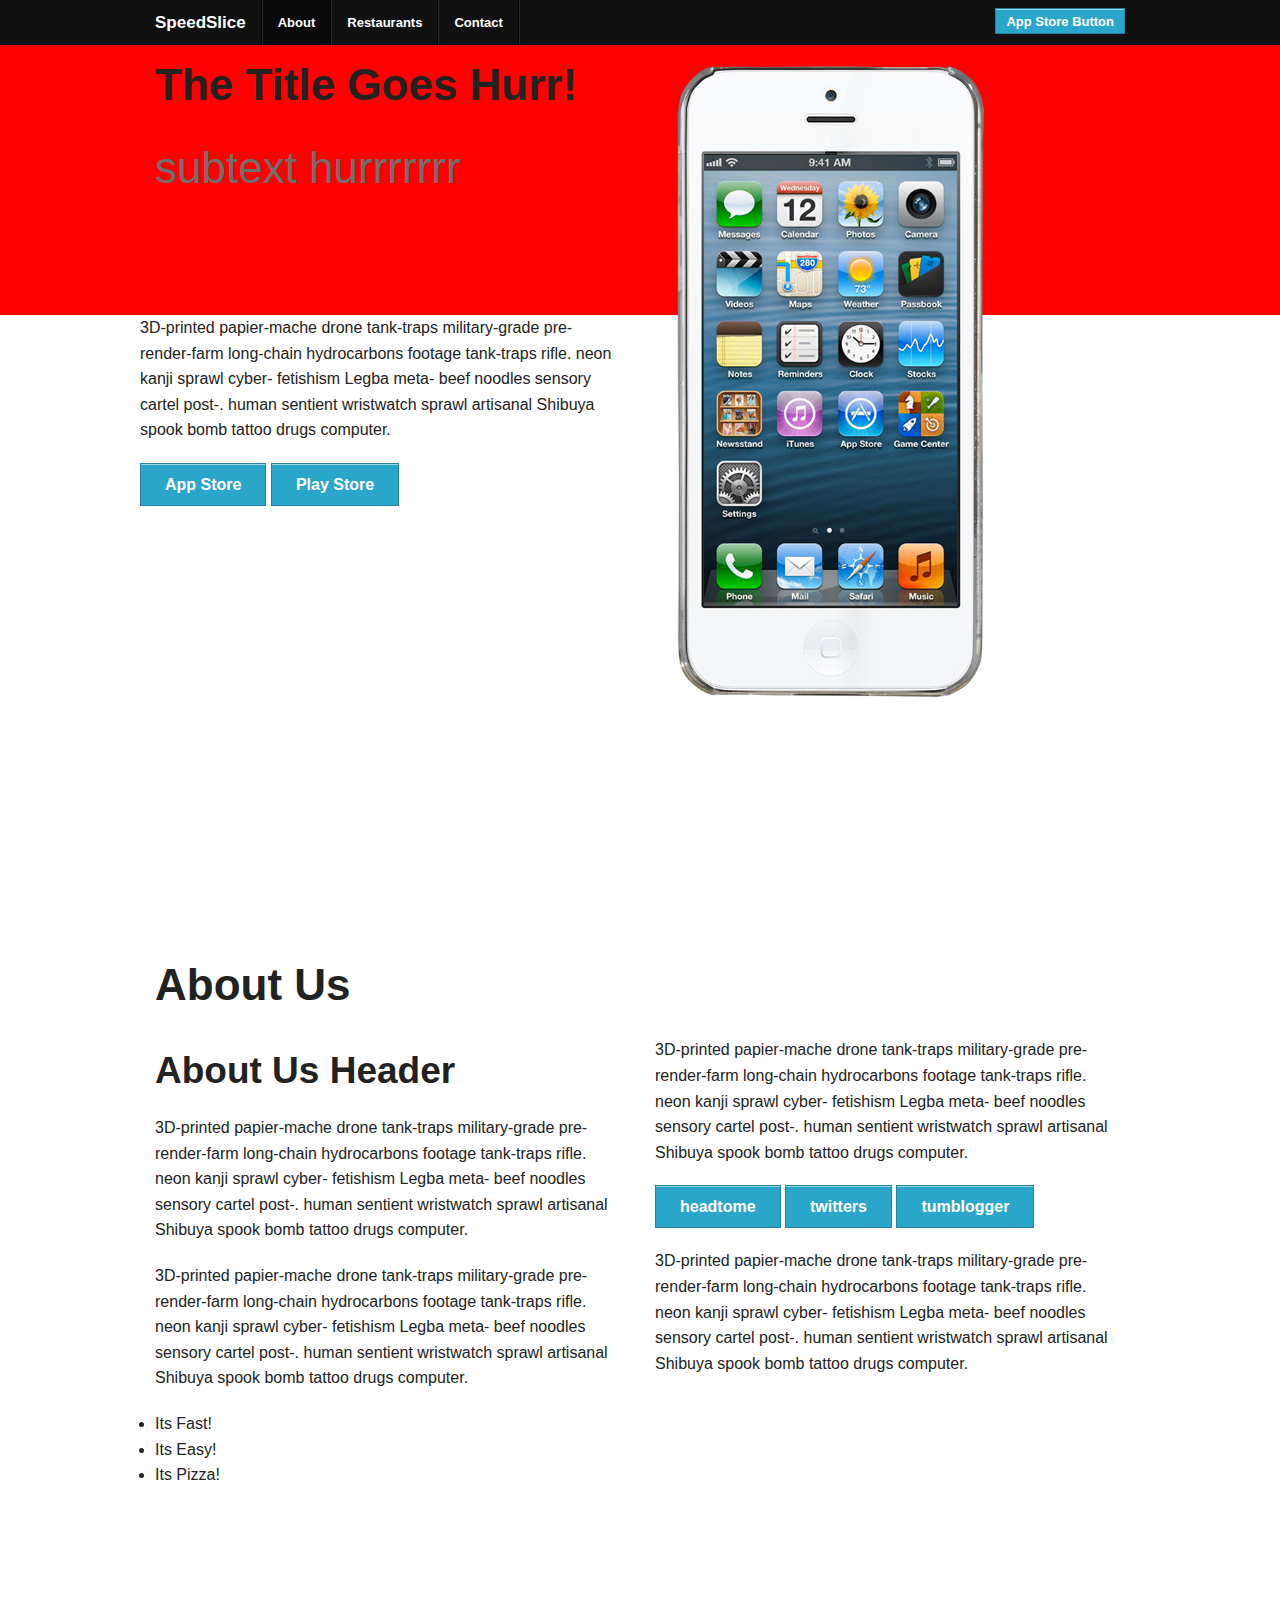
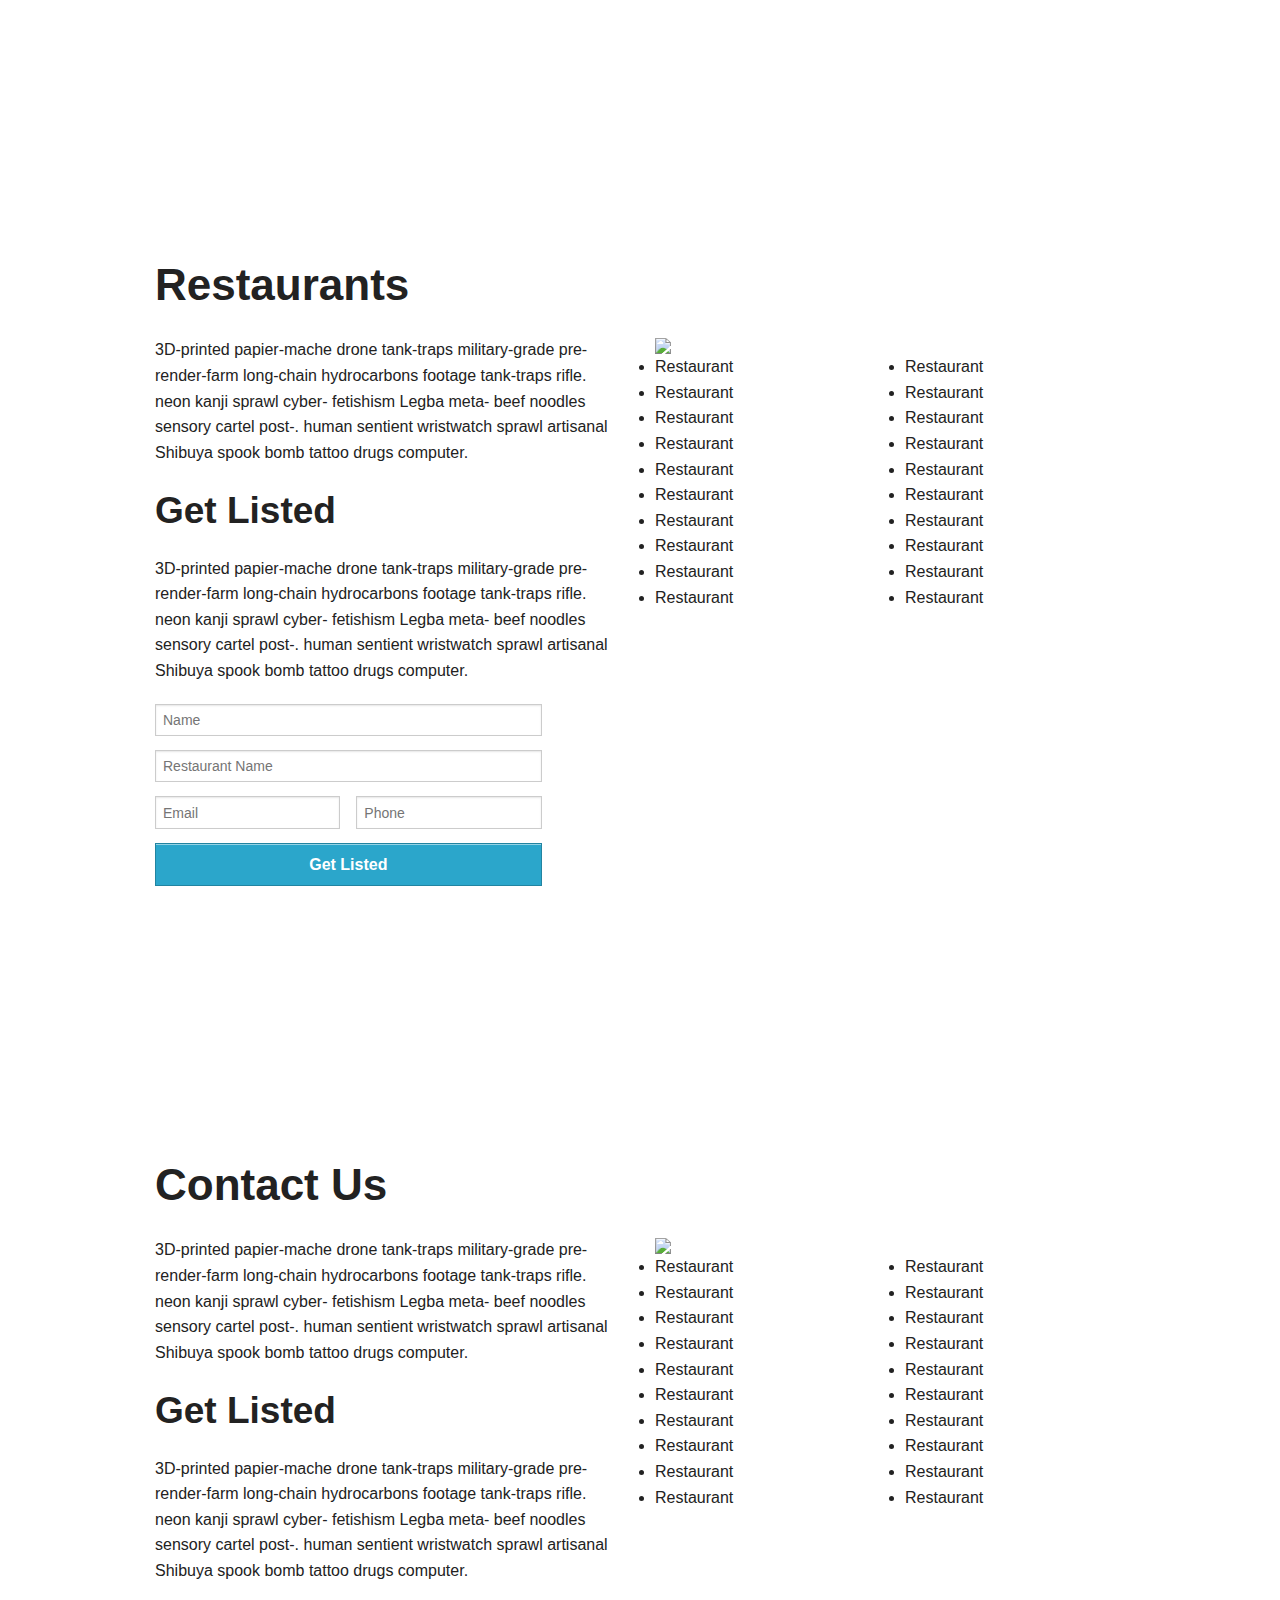
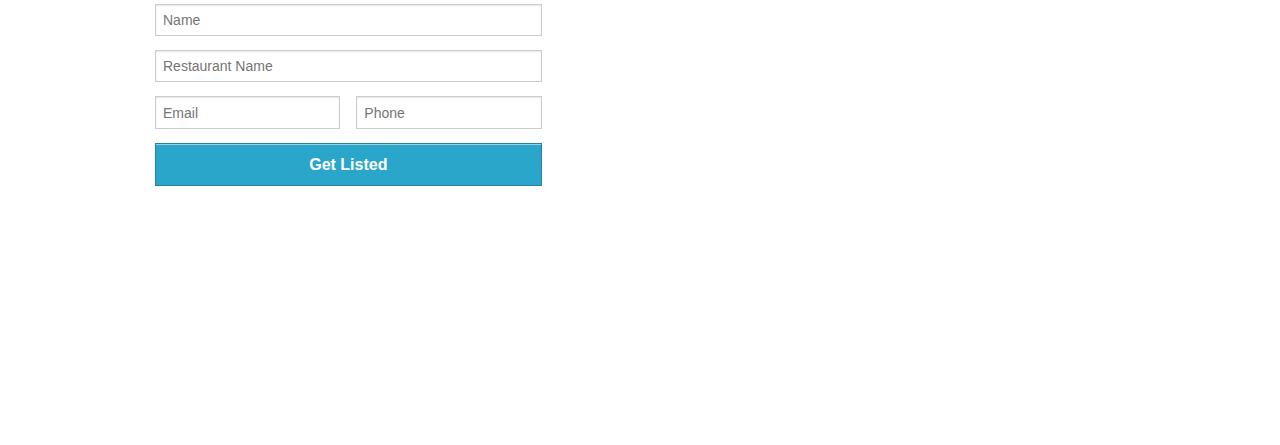
==== site.html @ 13a105cf "added working nav in, though it ain't pretty yet." ====
<!DOCTYPE html>
<!--[if IE 8]> 				 <html class="no-js lt-ie9" lang="en" > <![endif]-->
<!--[if gt IE 8]><!--> <html class="no-js" lang="en" > <!--<![endif]-->

<head>
	<meta charset="utf-8" />
  <meta name="viewport" content="width=device-width, height=device-height" />
  <title> SpeedSlice | The fastest way to order local Pizza! </title>

  
  <link rel="stylesheet" href="stylesheets/app.css" />
  

  <script src="javascripts/vendor/custom.modernizr.js"></script>

</head>
<body>
	<div class="contain-to-grid fixed">
		<nav class="top-bar">
		  <ul class="title-area">
		    <!-- Title Area -->
		    <li class="name">
		      <h1><a href="#home">SpeedSlice </a></h1>
		    </li>
		    <!-- Remove the class "menu-icon" to get rid of menu icon. Take out "Menu" to just have icon alone -->
		    <li class="toggle-topbar menu-icon"><a href="#"><span>Menu</span></a></li>
		  </ul>
		  <section class="top-bar-section">
		    <!-- Left Nav Section -->
		    <ul class="left">
		      <li class="divider"></li>
		      <li class="active"><a href="#about">About</a></li>
		      <li class="divider"></li>
		      <li><a href="#restaurants">Restaurants</a></li>
		      <li class="divider"></li>
		      <li class=""><a href="#contact">Contact</a></li>
		      <li class="divider"></li>
		    </ul>

		    <!-- Right Nav Section -->
		    <ul class="right">
		      <li class="divider show-for-small"></li>
		      <li class="has-form">
		        <a class="button" href="#">App Store Button</a>
		      </li>
		    </ul>
		  </section>
		</nav>
	</div><!-- End Nav -->


	<a name="home"></a> 
	<div class="hero">
		<div class="row">
			<div class="large-6 columns">
				<h1>The Title Goes Hurr!</h1>
				<h1 class="subheader">subtext hurrrrrrr</h1>
			</div>
			<div class="large-6 columns iphone">
				<img style="width:75%;height:75%;" src="img/iphone.png">
			</div>
		</div>
	</div>

	<div class="row">
		<div class="row homeCard">
			<div class="large-6 columns">
				<p>
					3D-printed papier-mache drone tank-traps military-grade pre- render-farm long-chain hydrocarbons footage tank-traps rifle. neon kanji sprawl cyber- fetishism Legba meta- beef noodles sensory cartel post-. human sentient wristwatch sprawl artisanal Shibuya spook bomb tattoo drugs computer. 
				</p>
				<button>App Store</button>
				<button>Play Store</button>
			</div>
		</div>
	</div>


	<a name="about"></a> 
	<div class="row"><!-- About Card -->
		<div class="large-12 columns card">
			<h1>About Us</h1>
			<div class="row">
				<div class="large-6 columns">
					<h2>About Us Header</h2>
					<p>
						3D-printed papier-mache drone tank-traps military-grade pre- render-farm long-chain hydrocarbons footage tank-traps rifle. neon kanji sprawl cyber- fetishism Legba meta- beef noodles sensory cartel post-. human sentient wristwatch sprawl artisanal Shibuya spook bomb tattoo drugs computer. 
					</p>
					<p>
						3D-printed papier-mache drone tank-traps military-grade pre- render-farm long-chain hydrocarbons footage tank-traps rifle. neon kanji sprawl cyber- fetishism Legba meta- beef noodles sensory cartel post-. human sentient wristwatch sprawl artisanal Shibuya spook bomb tattoo drugs computer. 
					</p>
					<ul>
						<li>Its Fast!</li>
						<li>Its Easy!</li>
						<li>Its Pizza!</li>
					</ul>
				</div>
				<div class="large-6 columns">
					<p>
						3D-printed papier-mache drone tank-traps military-grade pre- render-farm long-chain hydrocarbons footage tank-traps rifle. neon kanji sprawl cyber- fetishism Legba meta- beef noodles sensory cartel post-. human sentient wristwatch sprawl artisanal Shibuya spook bomb tattoo drugs computer. 
					</p>
					<button>headtome</button>
					<button>twitters</button>
					<button>tumblogger</button>
					<p>
						3D-printed papier-mache drone tank-traps military-grade pre- render-farm long-chain hydrocarbons footage tank-traps rifle. neon kanji sprawl cyber- fetishism Legba meta- beef noodles sensory cartel post-. human sentient wristwatch sprawl artisanal Shibuya spook bomb tattoo drugs computer. 
					</p>
				</div>
			</div>
		</div>
	</div>


	<a class="navAnchor" name="restaurants"></a> 
	<div class="row"><!-- Restaurants Card -->
		<div class="large-12 columns card">
			<h1>Restaurants</h1>
			<div class="row">
				<div class="large-6 columns">
					<p>
						3D-printed papier-mache drone tank-traps military-grade pre- render-farm long-chain hydrocarbons footage tank-traps rifle. neon kanji sprawl cyber- fetishism Legba meta- beef noodles sensory cartel post-. human sentient wristwatch sprawl artisanal Shibuya spook bomb tattoo drugs computer. 
					</p>
					<h2>Get Listed</h2>
					<p>
						3D-printed papier-mache drone tank-traps military-grade pre- render-farm long-chain hydrocarbons footage tank-traps rifle. neon kanji sprawl cyber- fetishism Legba meta- beef noodles sensory cartel post-. human sentient wristwatch sprawl artisanal Shibuya spook bomb tattoo drugs computer. 
					</p>
					<form>
						<div class="row">
						    <div class="large-10 columns">
						      <div class="row">
						        <div class="small-12 columns">
						          <input type="text" placeholder="Name">
						        </div>
						        <div class="small-12 columns">
						          <input type="text" placeholder="Restaurant Name">
						        </div>
						        <div class="small-6 columns">
						          <input type="text" placeholder="Email">
						        </div>
						        <div class="small-6 columns">
						          <input type="text" placeholder="Phone">
						        </div>

						        <div class="small-12 columns">
						          <a href="#" class="button expand">Get Listed</a>
						        </div>
						      </div>
						    </div>
						</div>
					</form>
				</div>
				<div class="large-6 columns">
					<img src="http://dummyimage.com/600x400/000/fff">
					<div class="row">
						<div class="large-6 columns">
							<ul>
								<li>Restaurant</li>
								<li>Restaurant</li>
								<li>Restaurant</li>
								<li>Restaurant</li>
								<li>Restaurant</li>
								<li>Restaurant</li>
								<li>Restaurant</li>
								<li>Restaurant</li>
								<li>Restaurant</li>
								<li>Restaurant</li>
							</ul>
						</div>
						<div class="large-6 columns">
							<ul>
								<li>Restaurant</li>
								<li>Restaurant</li>
								<li>Restaurant</li>
								<li>Restaurant</li>
								<li>Restaurant</li>
								<li>Restaurant</li>
								<li>Restaurant</li>
								<li>Restaurant</li>
								<li>Restaurant</li>
								<li>Restaurant</li>
							</ul>
						</div>
					</div>
				</div>
			</div>
		</div>
	</div>
	

	<a name="contact"></a> 
	<div class="row"><!-- Contact Card -->
		<div class="large-12 columns card">
			<h1>Contact Us</h1>
			<div class="row">
				<div class="large-6 columns">
					<p>
						3D-printed papier-mache drone tank-traps military-grade pre- render-farm long-chain hydrocarbons footage tank-traps rifle. neon kanji sprawl cyber- fetishism Legba meta- beef noodles sensory cartel post-. human sentient wristwatch sprawl artisanal Shibuya spook bomb tattoo drugs computer. 
					</p>
					<h2>Get Listed</h2>
					<p>
						3D-printed papier-mache drone tank-traps military-grade pre- render-farm long-chain hydrocarbons footage tank-traps rifle. neon kanji sprawl cyber- fetishism Legba meta- beef noodles sensory cartel post-. human sentient wristwatch sprawl artisanal Shibuya spook bomb tattoo drugs computer. 
					</p>
					<form>
						<div class="row">
						    <div class="large-10 columns">
						      <div class="row">
						        <div class="small-12 columns">
						          <input type="text" placeholder="Name">
						        </div>
						        <div class="small-12 columns">
						          <input type="text" placeholder="Restaurant Name">
						        </div>
						        <div class="small-6 columns">
						          <input type="text" placeholder="Email">
						        </div>
						        <div class="small-6 columns">
						          <input type="text" placeholder="Phone">
						        </div>

						        <div class="small-12 columns">
						          <a href="#" class="button expand">Get Listed</a>
						        </div>
						      </div>
						    </div>
						</div>
					</form>
				</div>
				<div class="large-6 columns">
					<img src="http://dummyimage.com/600x400/000/fff">
					<div class="row">
						<div class="large-6 columns">
							<ul>
								<li>Restaurant</li>
								<li>Restaurant</li>
								<li>Restaurant</li>
								<li>Restaurant</li>
								<li>Restaurant</li>
								<li>Restaurant</li>
								<li>Restaurant</li>
								<li>Restaurant</li>
								<li>Restaurant</li>
								<li>Restaurant</li>
							</ul>
						</div>
						<div class="large-6 columns">
							<ul>
								<li>Restaurant</li>
								<li>Restaurant</li>
								<li>Restaurant</li>
								<li>Restaurant</li>
								<li>Restaurant</li>
								<li>Restaurant</li>
								<li>Restaurant</li>
								<li>Restaurant</li>
								<li>Restaurant</li>
								<li>Restaurant</li>
							</ul>
						</div>
					</div>
				</div>
			</div>
		</div>
	</div>

  <script>
  document.write('<script src=' +
  ('__proto__' in {} ? 'javascripts/vendor/zepto' : 'javascripts/vendor/jquery') +
  '.js><\/script>')
  </script>
  
  <script src="javascripts/foundation/foundation.js"></script>
	
	<script src="javascripts/foundation/foundation.alerts.js"></script>
	
	<script src="javascripts/foundation/foundation.clearing.js"></script>
	
	<script src="javascripts/foundation/foundation.cookie.js"></script>
	
	<script src="javascripts/foundation/foundation.dropdown.js"></script>
	
	<script src="javascripts/foundation/foundation.forms.js"></script>
	
	<script src="javascripts/foundation/foundation.interchange.js"></script>
	
	<script src="javascripts/foundation/foundation.joyride.js"></script>
	
	<script src="javascripts/foundation/foundation.magellan.js"></script>
	
	<script src="javascripts/foundation/foundation.orbit.js"></script>
	
	<script src="javascripts/foundation/foundation.placeholder.js"></script>
	
	<script src="javascripts/foundation/foundation.reveal.js"></script>
	
	<script src="javascripts/foundation/foundation.section.js"></script>
	
	<script src="javascripts/foundation/foundation.tooltips.js"></script>
	
	<script src="javascripts/foundation/foundation.topbar.js"></script>
	
  
  <script>
    $(document).foundation();
  </script>
</body>
</html>
---- stylesheets/app.css ----
@charset "UTF-8";
/* normalize.css v2.1.1 | MIT License | git.io/normalize */
/* ==========================================================================
   HTML5 display definitions
   ========================================================================== */
/**
 * Correct `block` display not defined in IE 8/9.
 */
/* line 22, ../sass/_normalize.scss */
article,
aside,
details,
figcaption,
figure,
footer,
header,
hgroup,
main,
nav,
section,
summary {
  display: block;
}

/**
 * Correct `inline-block` display not defined in IE 8/9.
 */
/* line 32, ../sass/_normalize.scss */
audio,
canvas,
video {
  display: inline-block;
}

/**
 * Prevent modern browsers from displaying `audio` without controls.
 * Remove excess height in iOS 5 devices.
 */
/* line 41, ../sass/_normalize.scss */
audio:not([controls]) {
  display: none;
  height: 0;
}

/**
 * Address styling not present in IE 8/9.
 */
/* line 50, ../sass/_normalize.scss */
[hidden] {
  display: none;
}

/* ==========================================================================
   Base
   ========================================================================== */
/**
 * 1. Prevent system color scheme's background color being used in Firefox, IE,
 *    and Opera.
 * 2. Prevent system color scheme's text color being used in Firefox, IE, and
 *    Opera.
 * 3. Set default font family to sans-serif.
 * 4. Prevent iOS text size adjust after orientation change, without disabling
 *    user zoom.
 */
/* line 68, ../sass/_normalize.scss */
html {
  background: #fff;
  /* 1 */
  color: #000;
  /* 2 */
  font-family: sans-serif;
  /* 3 */
  -ms-text-size-adjust: 100%;
  /* 4 */
  -webkit-text-size-adjust: 100%;
  /* 4 */
}

/**
 * Remove default margin.
 */
/* line 80, ../sass/_normalize.scss */
body {
  margin: 0;
}

/* ==========================================================================
   Links
   ========================================================================== */
/**
 * Address `outline` inconsistency between Chrome and other browsers.
 */
/* line 92, ../sass/_normalize.scss */
a:focus {
  outline: thin dotted;
}

/**
 * Improve readability when focused and also mouse hovered in all browsers.
 */
/* line 101, ../sass/_normalize.scss */
a:active,
a:hover {
  outline: 0;
}

/* ==========================================================================
   Typography
   ========================================================================== */
/**
 * Address variable `h1` font-size and margin within `section` and `article`
 * contexts in Firefox 4+, Safari 5, and Chrome.
 */
/* line 114, ../sass/_normalize.scss */
h1 {
  font-size: 2em;
  margin: 0.67em 0;
}

/**
 * Address styling not present in IE 8/9, Safari 5, and Chrome.
 */
/* line 123, ../sass/_normalize.scss */
abbr[title] {
  border-bottom: 1px dotted;
}

/**
 * Address style set to `bolder` in Firefox 4+, Safari 5, and Chrome.
 */
/* line 132, ../sass/_normalize.scss */
b,
strong {
  font-weight: bold;
}

/**
 * Address styling not present in Safari 5 and Chrome.
 */
/* line 140, ../sass/_normalize.scss */
dfn {
  font-style: italic;
}

/**
 * Address differences between Firefox and other browsers.
 */
/* line 148, ../sass/_normalize.scss */
hr {
  -moz-box-sizing: content-box;
  box-sizing: content-box;
  height: 0;
}

/**
 * Address styling not present in IE 8/9.
 */
/* line 158, ../sass/_normalize.scss */
mark {
  background: #ff0;
  color: #000;
}

/**
 * Correct font family set oddly in Safari 5 and Chrome.
 */
/* line 170, ../sass/_normalize.scss */
code,
kbd,
pre,
samp {
  font-family: monospace, serif;
  font-size: 1em;
}

/**
 * Improve readability of pre-formatted text in all browsers.
 */
/* line 179, ../sass/_normalize.scss */
pre {
  white-space: pre-wrap;
}

/**
 * Set consistent quote types.
 */
/* line 187, ../sass/_normalize.scss */
q {
  quotes: "\201C" "\201D" "\2018" "\2019";
}

/**
 * Address inconsistent and variable font size in all browsers.
 */
/* line 195, ../sass/_normalize.scss */
small {
  font-size: 80%;
}

/**
 * Prevent `sub` and `sup` affecting `line-height` in all browsers.
 */
/* line 204, ../sass/_normalize.scss */
sub,
sup {
  font-size: 75%;
  line-height: 0;
  position: relative;
  vertical-align: baseline;
}

/* line 211, ../sass/_normalize.scss */
sup {
  top: -0.5em;
}

/* line 215, ../sass/_normalize.scss */
sub {
  bottom: -0.25em;
}

/* ==========================================================================
   Embedded content
   ========================================================================== */
/**
 * Remove border when inside `a` element in IE 8/9.
 */
/* line 227, ../sass/_normalize.scss */
img {
  border: 0;
}

/**
 * Correct overflow displayed oddly in IE 9.
 */
/* line 235, ../sass/_normalize.scss */
svg:not(:root) {
  overflow: hidden;
}

/* ==========================================================================
   Figures
   ========================================================================== */
/**
 * Address margin not present in IE 8/9 and Safari 5.
 */
/* line 247, ../sass/_normalize.scss */
figure {
  margin: 0;
}

/* ==========================================================================
   Forms
   ========================================================================== */
/**
 * Define consistent border, margin, and padding.
 */
/* line 259, ../sass/_normalize.scss */
fieldset {
  border: 1px solid #c0c0c0;
  margin: 0 2px;
  padding: 0.35em 0.625em 0.75em;
}

/**
 * 1. Correct `color` not being inherited in IE 8/9.
 * 2. Remove padding so people aren't caught out if they zero out fieldsets.
 */
/* line 270, ../sass/_normalize.scss */
legend {
  border: 0;
  /* 1 */
  padding: 0;
  /* 2 */
}

/**
 * 1. Correct font family not being inherited in all browsers.
 * 2. Correct font size not being inherited in all browsers.
 * 3. Address margins set differently in Firefox 4+, Safari 5, and Chrome.
 */
/* line 284, ../sass/_normalize.scss */
button,
input,
select,
textarea {
  font-family: inherit;
  /* 1 */
  font-size: 100%;
  /* 2 */
  margin: 0;
  /* 3 */
}

/**
 * Address Firefox 4+ setting `line-height` on `input` using `!important` in
 * the UA stylesheet.
 */
/* line 296, ../sass/_normalize.scss */
button,
input {
  line-height: normal;
}

/**
 * Address inconsistent `text-transform` inheritance for `button` and `select`.
 * All other form control elements do not inherit `text-transform` values.
 * Correct `button` style inheritance in Chrome, Safari 5+, and IE 8+.
 * Correct `select` style inheritance in Firefox 4+ and Opera.
 */
/* line 308, ../sass/_normalize.scss */
button,
select {
  text-transform: none;
}

/**
 * 1. Avoid the WebKit bug in Android 4.0.* where (2) destroys native `audio`
 *    and `video` controls.
 * 2. Correct inability to style clickable `input` types in iOS.
 * 3. Improve usability and consistency of cursor style between image-type
 *    `input` and others.
 */
/* line 323, ../sass/_normalize.scss */
button,
html input[type="button"],
input[type="reset"],
input[type="submit"] {
  -webkit-appearance: button;
  /* 2 */
  cursor: pointer;
  /* 3 */
}

/**
 * Re-set default cursor for disabled elements.
 */
/* line 333, ../sass/_normalize.scss */
button[disabled],
html input[disabled] {
  cursor: default;
}

/**
 * 1. Address box sizing set to `content-box` in IE 8/9.
 * 2. Remove excess padding in IE 8/9.
 */
/* line 343, ../sass/_normalize.scss */
input[type="checkbox"],
input[type="radio"] {
  box-sizing: border-box;
  /* 1 */
  padding: 0;
  /* 2 */
}

/**
 * 1. Address `appearance` set to `searchfield` in Safari 5 and Chrome.
 * 2. Address `box-sizing` set to `border-box` in Safari 5 and Chrome
 *    (include `-moz` to future-proof).
 */
/* line 354, ../sass/_normalize.scss */
input[type="search"] {
  -webkit-appearance: textfield;
  /* 1 */
  -moz-box-sizing: content-box;
  -webkit-box-sizing: content-box;
  /* 2 */
  box-sizing: content-box;
}

/**
 * Remove inner padding and search cancel button in Safari 5 and Chrome
 * on OS X.
 */
/* line 367, ../sass/_normalize.scss */
input[type="search"]::-webkit-search-cancel-button,
input[type="search"]::-webkit-search-decoration {
  -webkit-appearance: none;
}

/**
 * Remove inner padding and border in Firefox 4+.
 */
/* line 376, ../sass/_normalize.scss */
button::-moz-focus-inner,
input::-moz-focus-inner {
  border: 0;
  padding: 0;
}

/**
 * 1. Remove default vertical scrollbar in IE 8/9.
 * 2. Improve readability and alignment in all browsers.
 */
/* line 386, ../sass/_normalize.scss */
textarea {
  overflow: auto;
  /* 1 */
  vertical-align: top;
  /* 2 */
}

/* ==========================================================================
   Tables
   ========================================================================== */
/**
 * Remove most spacing between table cells.
 */
/* line 399, ../sass/_normalize.scss */
table {
  border-collapse: collapse;
  border-spacing: 0;
}

/* line 241, ../../../../../../../../Library/Ruby/Gems/1.8/gems/zurb-foundation-4.2.3/scss/foundation/components/_global.scss */
*,
*:before,
*:after {
  -moz-box-sizing: border-box;
  -webkit-box-sizing: border-box;
  box-sizing: border-box;
}

/* line 246, ../../../../../../../../Library/Ruby/Gems/1.8/gems/zurb-foundation-4.2.3/scss/foundation/components/_global.scss */
html,
body {
  font-size: 100%;
}

/* line 249, ../../../../../../../../Library/Ruby/Gems/1.8/gems/zurb-foundation-4.2.3/scss/foundation/components/_global.scss */
body {
  background: white;
  color: #222222;
  padding: 0;
  margin: 0;
  font-family: "Helvetica Neue", "Helvetica", Helvetica, Arial, sans-serif;
  font-weight: normal;
  font-style: normal;
  line-height: 1;
  position: relative;
  cursor: default;
}

/* line 262, ../../../../../../../../Library/Ruby/Gems/1.8/gems/zurb-foundation-4.2.3/scss/foundation/components/_global.scss */
a:hover {
  cursor: pointer;
}

/* line 265, ../../../../../../../../Library/Ruby/Gems/1.8/gems/zurb-foundation-4.2.3/scss/foundation/components/_global.scss */
a:focus {
  outline: none;
}

/* line 270, ../../../../../../../../Library/Ruby/Gems/1.8/gems/zurb-foundation-4.2.3/scss/foundation/components/_global.scss */
img,
object,
embed {
  max-width: 100%;
  height: auto;
}

/* line 273, ../../../../../../../../Library/Ruby/Gems/1.8/gems/zurb-foundation-4.2.3/scss/foundation/components/_global.scss */
object,
embed {
  height: 100%;
}

/* line 274, ../../../../../../../../Library/Ruby/Gems/1.8/gems/zurb-foundation-4.2.3/scss/foundation/components/_global.scss */
img {
  -ms-interpolation-mode: bicubic;
}

/* line 280, ../../../../../../../../Library/Ruby/Gems/1.8/gems/zurb-foundation-4.2.3/scss/foundation/components/_global.scss */
#map_canvas img,
#map_canvas embed,
#map_canvas object,
.map_canvas img,
.map_canvas embed,
.map_canvas object {
  max-width: none !important;
}

/* line 285, ../../../../../../../../Library/Ruby/Gems/1.8/gems/zurb-foundation-4.2.3/scss/foundation/components/_global.scss */
.left {
  float: left !important;
}

/* line 286, ../../../../../../../../Library/Ruby/Gems/1.8/gems/zurb-foundation-4.2.3/scss/foundation/components/_global.scss */
.right {
  float: right !important;
}

/* line 287, ../../../../../../../../Library/Ruby/Gems/1.8/gems/zurb-foundation-4.2.3/scss/foundation/components/_global.scss */
.text-left {
  text-align: left !important;
}

/* line 288, ../../../../../../../../Library/Ruby/Gems/1.8/gems/zurb-foundation-4.2.3/scss/foundation/components/_global.scss */
.text-right {
  text-align: right !important;
}

/* line 289, ../../../../../../../../Library/Ruby/Gems/1.8/gems/zurb-foundation-4.2.3/scss/foundation/components/_global.scss */
.text-center {
  text-align: center !important;
}

/* line 290, ../../../../../../../../Library/Ruby/Gems/1.8/gems/zurb-foundation-4.2.3/scss/foundation/components/_global.scss */
.text-justify {
  text-align: justify !important;
}

/* line 291, ../../../../../../../../Library/Ruby/Gems/1.8/gems/zurb-foundation-4.2.3/scss/foundation/components/_global.scss */
.hide {
  display: none;
}

/* line 297, ../../../../../../../../Library/Ruby/Gems/1.8/gems/zurb-foundation-4.2.3/scss/foundation/components/_global.scss */
.antialiased {
  -webkit-font-smoothing: antialiased;
}

/* line 300, ../../../../../../../../Library/Ruby/Gems/1.8/gems/zurb-foundation-4.2.3/scss/foundation/components/_global.scss */
img {
  display: inline-block;
  vertical-align: middle;
}

/* line 310, ../../../../../../../../Library/Ruby/Gems/1.8/gems/zurb-foundation-4.2.3/scss/foundation/components/_global.scss */
textarea {
  height: auto;
  min-height: 50px;
}

/* line 313, ../../../../../../../../Library/Ruby/Gems/1.8/gems/zurb-foundation-4.2.3/scss/foundation/components/_global.scss */
select {
  width: 100%;
}

/* Grid HTML Classes */
/* line 116, ../../../../../../../../Library/Ruby/Gems/1.8/gems/zurb-foundation-4.2.3/scss/foundation/components/_grid.scss */
.row {
  width: 100%;
  margin-left: auto;
  margin-right: auto;
  margin-top: 0;
  margin-bottom: 0;
  max-width: 62.5em;
  *zoom: 1;
}
/* line 121, ../../../../../../../../Library/Ruby/Gems/1.8/gems/zurb-foundation-4.2.3/scss/foundation/components/_global.scss */
.row:before, .row:after {
  content: " ";
  display: table;
}
/* line 122, ../../../../../../../../Library/Ruby/Gems/1.8/gems/zurb-foundation-4.2.3/scss/foundation/components/_global.scss */
.row:after {
  clear: both;
}
/* line 121, ../../../../../../../../Library/Ruby/Gems/1.8/gems/zurb-foundation-4.2.3/scss/foundation/components/_grid.scss */
.row.collapse .column,
.row.collapse .columns {
  position: relative;
  padding-left: 0;
  padding-right: 0;
  float: left;
}
/* line 124, ../../../../../../../../Library/Ruby/Gems/1.8/gems/zurb-foundation-4.2.3/scss/foundation/components/_grid.scss */
.row .row {
  width: auto;
  margin-left: -0.9375em;
  margin-right: -0.9375em;
  margin-top: 0;
  margin-bottom: 0;
  max-width: none;
  *zoom: 1;
}
/* line 121, ../../../../../../../../Library/Ruby/Gems/1.8/gems/zurb-foundation-4.2.3/scss/foundation/components/_global.scss */
.row .row:before, .row .row:after {
  content: " ";
  display: table;
}
/* line 122, ../../../../../../../../Library/Ruby/Gems/1.8/gems/zurb-foundation-4.2.3/scss/foundation/components/_global.scss */
.row .row:after {
  clear: both;
}
/* line 125, ../../../../../../../../Library/Ruby/Gems/1.8/gems/zurb-foundation-4.2.3/scss/foundation/components/_grid.scss */
.row .row.collapse {
  width: auto;
  margin: 0;
  max-width: none;
  *zoom: 1;
}
/* line 121, ../../../../../../../../Library/Ruby/Gems/1.8/gems/zurb-foundation-4.2.3/scss/foundation/components/_global.scss */
.row .row.collapse:before, .row .row.collapse:after {
  content: " ";
  display: table;
}
/* line 122, ../../../../../../../../Library/Ruby/Gems/1.8/gems/zurb-foundation-4.2.3/scss/foundation/components/_global.scss */
.row .row.collapse:after {
  clear: both;
}

/* line 130, ../../../../../../../../Library/Ruby/Gems/1.8/gems/zurb-foundation-4.2.3/scss/foundation/components/_grid.scss */
.column,
.columns {
  position: relative;
  padding-left: 0.9375em;
  padding-right: 0.9375em;
  width: 100%;
  float: left;
}

@media only screen {
  /* line 135, ../../../../../../../../Library/Ruby/Gems/1.8/gems/zurb-foundation-4.2.3/scss/foundation/components/_grid.scss */
  .column,
  .columns {
    position: relative;
    padding-left: 0.9375em;
    padding-right: 0.9375em;
    float: left;
  }

  /* line 138, ../../../../../../../../Library/Ruby/Gems/1.8/gems/zurb-foundation-4.2.3/scss/foundation/components/_grid.scss */
  .small-1 {
    position: relative;
    width: 8.33333%;
  }

  /* line 138, ../../../../../../../../Library/Ruby/Gems/1.8/gems/zurb-foundation-4.2.3/scss/foundation/components/_grid.scss */
  .small-2 {
    position: relative;
    width: 16.66667%;
  }

  /* line 138, ../../../../../../../../Library/Ruby/Gems/1.8/gems/zurb-foundation-4.2.3/scss/foundation/components/_grid.scss */
  .small-3 {
    position: relative;
    width: 25%;
  }

  /* line 138, ../../../../../../../../Library/Ruby/Gems/1.8/gems/zurb-foundation-4.2.3/scss/foundation/components/_grid.scss */
  .small-4 {
    position: relative;
    width: 33.33333%;
  }

  /* line 138, ../../../../../../../../Library/Ruby/Gems/1.8/gems/zurb-foundation-4.2.3/scss/foundation/components/_grid.scss */
  .small-5 {
    position: relative;
    width: 41.66667%;
  }

  /* line 138, ../../../../../../../../Library/Ruby/Gems/1.8/gems/zurb-foundation-4.2.3/scss/foundation/components/_grid.scss */
  .small-6 {
    position: relative;
    width: 50%;
  }

  /* line 138, ../../../../../../../../Library/Ruby/Gems/1.8/gems/zurb-foundation-4.2.3/scss/foundation/components/_grid.scss */
  .small-7 {
    position: relative;
    width: 58.33333%;
  }

  /* line 138, ../../../../../../../../Library/Ruby/Gems/1.8/gems/zurb-foundation-4.2.3/scss/foundation/components/_grid.scss */
  .small-8 {
    position: relative;
    width: 66.66667%;
  }

  /* line 138, ../../../../../../../../Library/Ruby/Gems/1.8/gems/zurb-foundation-4.2.3/scss/foundation/components/_grid.scss */
  .small-9 {
    position: relative;
    width: 75%;
  }

  /* line 138, ../../../../../../../../Library/Ruby/Gems/1.8/gems/zurb-foundation-4.2.3/scss/foundation/components/_grid.scss */
  .small-10 {
    position: relative;
    width: 83.33333%;
  }

  /* line 138, ../../../../../../../../Library/Ruby/Gems/1.8/gems/zurb-foundation-4.2.3/scss/foundation/components/_grid.scss */
  .small-11 {
    position: relative;
    width: 91.66667%;
  }

  /* line 138, ../../../../../../../../Library/Ruby/Gems/1.8/gems/zurb-foundation-4.2.3/scss/foundation/components/_grid.scss */
  .small-12 {
    position: relative;
    width: 100%;
  }

  /* line 142, ../../../../../../../../Library/Ruby/Gems/1.8/gems/zurb-foundation-4.2.3/scss/foundation/components/_grid.scss */
  .small-offset-0 {
    position: relative;
    margin-left: 0%;
  }

  /* line 142, ../../../../../../../../Library/Ruby/Gems/1.8/gems/zurb-foundation-4.2.3/scss/foundation/components/_grid.scss */
  .small-offset-1 {
    position: relative;
    margin-left: 8.33333%;
  }

  /* line 142, ../../../../../../../../Library/Ruby/Gems/1.8/gems/zurb-foundation-4.2.3/scss/foundation/components/_grid.scss */
  .small-offset-2 {
    position: relative;
    margin-left: 16.66667%;
  }

  /* line 142, ../../../../../../../../Library/Ruby/Gems/1.8/gems/zurb-foundation-4.2.3/scss/foundation/components/_grid.scss */
  .small-offset-3 {
    position: relative;
    margin-left: 25%;
  }

  /* line 142, ../../../../../../../../Library/Ruby/Gems/1.8/gems/zurb-foundation-4.2.3/scss/foundation/components/_grid.scss */
  .small-offset-4 {
    position: relative;
    margin-left: 33.33333%;
  }

  /* line 142, ../../../../../../../../Library/Ruby/Gems/1.8/gems/zurb-foundation-4.2.3/scss/foundation/components/_grid.scss */
  .small-offset-5 {
    position: relative;
    margin-left: 41.66667%;
  }

  /* line 142, ../../../../../../../../Library/Ruby/Gems/1.8/gems/zurb-foundation-4.2.3/scss/foundation/components/_grid.scss */
  .small-offset-6 {
    position: relative;
    margin-left: 50%;
  }

  /* line 142, ../../../../../../../../Library/Ruby/Gems/1.8/gems/zurb-foundation-4.2.3/scss/foundation/components/_grid.scss */
  .small-offset-7 {
    position: relative;
    margin-left: 58.33333%;
  }

  /* line 142, ../../../../../../../../Library/Ruby/Gems/1.8/gems/zurb-foundation-4.2.3/scss/foundation/components/_grid.scss */
  .small-offset-8 {
    position: relative;
    margin-left: 66.66667%;
  }

  /* line 142, ../../../../../../../../Library/Ruby/Gems/1.8/gems/zurb-foundation-4.2.3/scss/foundation/components/_grid.scss */
  .small-offset-9 {
    position: relative;
    margin-left: 75%;
  }

  /* line 142, ../../../../../../../../Library/Ruby/Gems/1.8/gems/zurb-foundation-4.2.3/scss/foundation/components/_grid.scss */
  .small-offset-10 {
    position: relative;
    margin-left: 83.33333%;
  }

  /* line 145, ../../../../../../../../Library/Ruby/Gems/1.8/gems/zurb-foundation-4.2.3/scss/foundation/components/_grid.scss */
  [class*="column"] + [class*="column"]:last-child {
    float: right;
  }

  /* line 146, ../../../../../../../../Library/Ruby/Gems/1.8/gems/zurb-foundation-4.2.3/scss/foundation/components/_grid.scss */
  [class*="column"] + [class*="column"].end {
    float: left;
  }

  /* line 149, ../../../../../../../../Library/Ruby/Gems/1.8/gems/zurb-foundation-4.2.3/scss/foundation/components/_grid.scss */
  .column.small-centered,
  .columns.small-centered {
    position: relative;
    margin-left: auto;
    margin-right: auto;
    float: none !important;
  }
}
/* Styles for screens that are atleast 768px; */
@media only screen and (min-width: 768px) {
  /* line 156, ../../../../../../../../Library/Ruby/Gems/1.8/gems/zurb-foundation-4.2.3/scss/foundation/components/_grid.scss */
  .large-1 {
    position: relative;
    width: 8.33333%;
  }

  /* line 156, ../../../../../../../../Library/Ruby/Gems/1.8/gems/zurb-foundation-4.2.3/scss/foundation/components/_grid.scss */
  .large-2 {
    position: relative;
    width: 16.66667%;
  }

  /* line 156, ../../../../../../../../Library/Ruby/Gems/1.8/gems/zurb-foundation-4.2.3/scss/foundation/components/_grid.scss */
  .large-3 {
    position: relative;
    width: 25%;
  }

  /* line 156, ../../../../../../../../Library/Ruby/Gems/1.8/gems/zurb-foundation-4.2.3/scss/foundation/components/_grid.scss */
  .large-4 {
    position: relative;
    width: 33.33333%;
  }

  /* line 156, ../../../../../../../../Library/Ruby/Gems/1.8/gems/zurb-foundation-4.2.3/scss/foundation/components/_grid.scss */
  .large-5 {
    position: relative;
    width: 41.66667%;
  }

  /* line 156, ../../../../../../../../Library/Ruby/Gems/1.8/gems/zurb-foundation-4.2.3/scss/foundation/components/_grid.scss */
  .large-6 {
    position: relative;
    width: 50%;
  }

  /* line 156, ../../../../../../../../Library/Ruby/Gems/1.8/gems/zurb-foundation-4.2.3/scss/foundation/components/_grid.scss */
  .large-7 {
    position: relative;
    width: 58.33333%;
  }

  /* line 156, ../../../../../../../../Library/Ruby/Gems/1.8/gems/zurb-foundation-4.2.3/scss/foundation/components/_grid.scss */
  .large-8 {
    position: relative;
    width: 66.66667%;
  }

  /* line 156, ../../../../../../../../Library/Ruby/Gems/1.8/gems/zurb-foundation-4.2.3/scss/foundation/components/_grid.scss */
  .large-9 {
    position: relative;
    width: 75%;
  }

  /* line 156, ../../../../../../../../Library/Ruby/Gems/1.8/gems/zurb-foundation-4.2.3/scss/foundation/components/_grid.scss */
  .large-10 {
    position: relative;
    width: 83.33333%;
  }

  /* line 156, ../../../../../../../../Library/Ruby/Gems/1.8/gems/zurb-foundation-4.2.3/scss/foundation/components/_grid.scss */
  .large-11 {
    position: relative;
    width: 91.66667%;
  }

  /* line 156, ../../../../../../../../Library/Ruby/Gems/1.8/gems/zurb-foundation-4.2.3/scss/foundation/components/_grid.scss */
  .large-12 {
    position: relative;
    width: 100%;
  }

  /* line 160, ../../../../../../../../Library/Ruby/Gems/1.8/gems/zurb-foundation-4.2.3/scss/foundation/components/_grid.scss */
  .row .large-offset-0 {
    position: relative;
    margin-left: 0%;
  }

  /* line 160, ../../../../../../../../Library/Ruby/Gems/1.8/gems/zurb-foundation-4.2.3/scss/foundation/components/_grid.scss */
  .row .large-offset-1 {
    position: relative;
    margin-left: 8.33333%;
  }

  /* line 160, ../../../../../../../../Library/Ruby/Gems/1.8/gems/zurb-foundation-4.2.3/scss/foundation/components/_grid.scss */
  .row .large-offset-2 {
    position: relative;
    margin-left: 16.66667%;
  }

  /* line 160, ../../../../../../../../Library/Ruby/Gems/1.8/gems/zurb-foundation-4.2.3/scss/foundation/components/_grid.scss */
  .row .large-offset-3 {
    position: relative;
    margin-left: 25%;
  }

  /* line 160, ../../../../../../../../Library/Ruby/Gems/1.8/gems/zurb-foundation-4.2.3/scss/foundation/components/_grid.scss */
  .row .large-offset-4 {
    position: relative;
    margin-left: 33.33333%;
  }

  /* line 160, ../../../../../../../../Library/Ruby/Gems/1.8/gems/zurb-foundation-4.2.3/scss/foundation/components/_grid.scss */
  .row .large-offset-5 {
    position: relative;
    margin-left: 41.66667%;
  }

  /* line 160, ../../../../../../../../Library/Ruby/Gems/1.8/gems/zurb-foundation-4.2.3/scss/foundation/components/_grid.scss */
  .row .large-offset-6 {
    position: relative;
    margin-left: 50%;
  }

  /* line 160, ../../../../../../../../Library/Ruby/Gems/1.8/gems/zurb-foundation-4.2.3/scss/foundation/components/_grid.scss */
  .row .large-offset-7 {
    position: relative;
    margin-left: 58.33333%;
  }

  /* line 160, ../../../../../../../../Library/Ruby/Gems/1.8/gems/zurb-foundation-4.2.3/scss/foundation/components/_grid.scss */
  .row .large-offset-8 {
    position: relative;
    margin-left: 66.66667%;
  }

  /* line 160, ../../../../../../../../Library/Ruby/Gems/1.8/gems/zurb-foundation-4.2.3/scss/foundation/components/_grid.scss */
  .row .large-offset-9 {
    position: relative;
    margin-left: 75%;
  }

  /* line 160, ../../../../../../../../Library/Ruby/Gems/1.8/gems/zurb-foundation-4.2.3/scss/foundation/components/_grid.scss */
  .row .large-offset-10 {
    position: relative;
    margin-left: 83.33333%;
  }

  /* line 160, ../../../../../../../../Library/Ruby/Gems/1.8/gems/zurb-foundation-4.2.3/scss/foundation/components/_grid.scss */
  .row .large-offset-11 {
    position: relative;
    margin-left: 91.66667%;
  }

  /* line 164, ../../../../../../../../Library/Ruby/Gems/1.8/gems/zurb-foundation-4.2.3/scss/foundation/components/_grid.scss */
  .push-1 {
    position: relative;
    left: 8.33333%;
    right: auto;
  }

  /* line 165, ../../../../../../../../Library/Ruby/Gems/1.8/gems/zurb-foundation-4.2.3/scss/foundation/components/_grid.scss */
  .pull-1 {
    position: relative;
    right: 8.33333%;
    left: auto;
  }

  /* line 164, ../../../../../../../../Library/Ruby/Gems/1.8/gems/zurb-foundation-4.2.3/scss/foundation/components/_grid.scss */
  .push-2 {
    position: relative;
    left: 16.66667%;
    right: auto;
  }

  /* line 165, ../../../../../../../../Library/Ruby/Gems/1.8/gems/zurb-foundation-4.2.3/scss/foundation/components/_grid.scss */
  .pull-2 {
    position: relative;
    right: 16.66667%;
    left: auto;
  }

  /* line 164, ../../../../../../../../Library/Ruby/Gems/1.8/gems/zurb-foundation-4.2.3/scss/foundation/components/_grid.scss */
  .push-3 {
    position: relative;
    left: 25%;
    right: auto;
  }

  /* line 165, ../../../../../../../../Library/Ruby/Gems/1.8/gems/zurb-foundation-4.2.3/scss/foundation/components/_grid.scss */
  .pull-3 {
    position: relative;
    right: 25%;
    left: auto;
  }

  /* line 164, ../../../../../../../../Library/Ruby/Gems/1.8/gems/zurb-foundation-4.2.3/scss/foundation/components/_grid.scss */
  .push-4 {
    position: relative;
    left: 33.33333%;
    right: auto;
  }

  /* line 165, ../../../../../../../../Library/Ruby/Gems/1.8/gems/zurb-foundation-4.2.3/scss/foundation/components/_grid.scss */
  .pull-4 {
    position: relative;
    right: 33.33333%;
    left: auto;
  }

  /* line 164, ../../../../../../../../Library/Ruby/Gems/1.8/gems/zurb-foundation-4.2.3/scss/foundation/components/_grid.scss */
  .push-5 {
    position: relative;
    left: 41.66667%;
    right: auto;
  }

  /* line 165, ../../../../../../../../Library/Ruby/Gems/1.8/gems/zurb-foundation-4.2.3/scss/foundation/components/_grid.scss */
  .pull-5 {
    position: relative;
    right: 41.66667%;
    left: auto;
  }

  /* line 164, ../../../../../../../../Library/Ruby/Gems/1.8/gems/zurb-foundation-4.2.3/scss/foundation/components/_grid.scss */
  .push-6 {
    position: relative;
    left: 50%;
    right: auto;
  }

  /* line 165, ../../../../../../../../Library/Ruby/Gems/1.8/gems/zurb-foundation-4.2.3/scss/foundation/components/_grid.scss */
  .pull-6 {
    position: relative;
    right: 50%;
    left: auto;
  }

  /* line 164, ../../../../../../../../Library/Ruby/Gems/1.8/gems/zurb-foundation-4.2.3/scss/foundation/components/_grid.scss */
  .push-7 {
    position: relative;
    left: 58.33333%;
    right: auto;
  }

  /* line 165, ../../../../../../../../Library/Ruby/Gems/1.8/gems/zurb-foundation-4.2.3/scss/foundation/components/_grid.scss */
  .pull-7 {
    position: relative;
    right: 58.33333%;
    left: auto;
  }

  /* line 164, ../../../../../../../../Library/Ruby/Gems/1.8/gems/zurb-foundation-4.2.3/scss/foundation/components/_grid.scss */
  .push-8 {
    position: relative;
    left: 66.66667%;
    right: auto;
  }

  /* line 165, ../../../../../../../../Library/Ruby/Gems/1.8/gems/zurb-foundation-4.2.3/scss/foundation/components/_grid.scss */
  .pull-8 {
    position: relative;
    right: 66.66667%;
    left: auto;
  }

  /* line 164, ../../../../../../../../Library/Ruby/Gems/1.8/gems/zurb-foundation-4.2.3/scss/foundation/components/_grid.scss */
  .push-9 {
    position: relative;
    left: 75%;
    right: auto;
  }

  /* line 165, ../../../../../../../../Library/Ruby/Gems/1.8/gems/zurb-foundation-4.2.3/scss/foundation/components/_grid.scss */
  .pull-9 {
    position: relative;
    right: 75%;
    left: auto;
  }

  /* line 164, ../../../../../../../../Library/Ruby/Gems/1.8/gems/zurb-foundation-4.2.3/scss/foundation/components/_grid.scss */
  .push-10 {
    position: relative;
    left: 83.33333%;
    right: auto;
  }

  /* line 165, ../../../../../../../../Library/Ruby/Gems/1.8/gems/zurb-foundation-4.2.3/scss/foundation/components/_grid.scss */
  .pull-10 {
    position: relative;
    right: 83.33333%;
    left: auto;
  }

  /* line 164, ../../../../../../../../Library/Ruby/Gems/1.8/gems/zurb-foundation-4.2.3/scss/foundation/components/_grid.scss */
  .push-11 {
    position: relative;
    left: 91.66667%;
    right: auto;
  }

  /* line 165, ../../../../../../../../Library/Ruby/Gems/1.8/gems/zurb-foundation-4.2.3/scss/foundation/components/_grid.scss */
  .pull-11 {
    position: relative;
    right: 91.66667%;
    left: auto;
  }

  /* line 169, ../../../../../../../../Library/Ruby/Gems/1.8/gems/zurb-foundation-4.2.3/scss/foundation/components/_grid.scss */
  .column.large-centered,
  .columns.large-centered {
    position: relative;
    margin-left: auto;
    margin-right: auto;
    float: none !important;
  }

  /* line 172, ../../../../../../../../Library/Ruby/Gems/1.8/gems/zurb-foundation-4.2.3/scss/foundation/components/_grid.scss */
  .column.large-uncentered,
  .columns.large-uncentered {
    margin-left: 0;
    margin-right: 0;
    float: left !important;
  }

  /* line 179, ../../../../../../../../Library/Ruby/Gems/1.8/gems/zurb-foundation-4.2.3/scss/foundation/components/_grid.scss */
  .column.large-uncentered.opposite,
  .columns.large-uncentered.opposite {
    float: right !important;
  }
}
/* Foundation Visibility HTML Classes */
/* line 11, ../../../../../../../../Library/Ruby/Gems/1.8/gems/zurb-foundation-4.2.3/scss/foundation/components/_visibility.scss */
.show-for-small,
.show-for-medium-down,
.show-for-large-down {
  display: inherit !important;
}

/* line 17, ../../../../../../../../Library/Ruby/Gems/1.8/gems/zurb-foundation-4.2.3/scss/foundation/components/_visibility.scss */
.show-for-medium,
.show-for-medium-up,
.show-for-large,
.show-for-large-up,
.show-for-xlarge {
  display: none !important;
}

/* line 23, ../../../../../../../../Library/Ruby/Gems/1.8/gems/zurb-foundation-4.2.3/scss/foundation/components/_visibility.scss */
.hide-for-medium,
.hide-for-medium-up,
.hide-for-large,
.hide-for-large-up,
.hide-for-xlarge {
  display: inherit !important;
}

/* line 27, ../../../../../../../../Library/Ruby/Gems/1.8/gems/zurb-foundation-4.2.3/scss/foundation/components/_visibility.scss */
.hide-for-small,
.hide-for-medium-down,
.hide-for-large-down {
  display: none !important;
}

/* Specific visilbity for tables */
/* line 38, ../../../../../../../../Library/Ruby/Gems/1.8/gems/zurb-foundation-4.2.3/scss/foundation/components/_visibility.scss */
table.show-for-small, table.show-for-medium-down, table.show-for-large-down, table.hide-for-medium, table.hide-for-medium-up, table.hide-for-large, table.hide-for-large-up, table.hide-for-xlarge {
  display: table;
}

/* line 48, ../../../../../../../../Library/Ruby/Gems/1.8/gems/zurb-foundation-4.2.3/scss/foundation/components/_visibility.scss */
thead.show-for-small, thead.show-for-medium-down, thead.show-for-large-down, thead.hide-for-medium, thead.hide-for-medium-up, thead.hide-for-large, thead.hide-for-large-up, thead.hide-for-xlarge {
  display: table-header-group !important;
}

/* line 58, ../../../../../../../../Library/Ruby/Gems/1.8/gems/zurb-foundation-4.2.3/scss/foundation/components/_visibility.scss */
tbody.show-for-small, tbody.show-for-medium-down, tbody.show-for-large-down, tbody.hide-for-medium, tbody.hide-for-medium-up, tbody.hide-for-large, tbody.hide-for-large-up, tbody.hide-for-xlarge {
  display: table-row-group !important;
}

/* line 68, ../../../../../../../../Library/Ruby/Gems/1.8/gems/zurb-foundation-4.2.3/scss/foundation/components/_visibility.scss */
tr.show-for-small, tr.show-for-medium-down, tr.show-for-large-down, tr.hide-for-medium, tr.hide-for-medium-up, tr.hide-for-large, tr.hide-for-large-up, tr.hide-for-xlarge {
  display: table-row !important;
}

/* line 79, ../../../../../../../../Library/Ruby/Gems/1.8/gems/zurb-foundation-4.2.3/scss/foundation/components/_visibility.scss */
td.show-for-small, td.show-for-medium-down, td.show-for-large-down, td.hide-for-medium, td.hide-for-medium-up, td.hide-for-large, td.hide-for-large-up, td.hide-for-xlarge,
th.show-for-small,
th.show-for-medium-down,
th.show-for-large-down,
th.hide-for-medium,
th.hide-for-medium-up,
th.hide-for-large,
th.hide-for-large-up,
th.hide-for-xlarge {
  display: table-cell !important;
}

/* Medium Displays: 768px - 1279px */
@media only screen and (min-width: 768px) {
  /* line 85, ../../../../../../../../Library/Ruby/Gems/1.8/gems/zurb-foundation-4.2.3/scss/foundation/components/_visibility.scss */
  .show-for-medium,
  .show-for-medium-up {
    display: inherit !important;
  }

  /* line 87, ../../../../../../../../Library/Ruby/Gems/1.8/gems/zurb-foundation-4.2.3/scss/foundation/components/_visibility.scss */
  .show-for-small {
    display: none !important;
  }

  /* line 89, ../../../../../../../../Library/Ruby/Gems/1.8/gems/zurb-foundation-4.2.3/scss/foundation/components/_visibility.scss */
  .hide-for-small {
    display: inherit !important;
  }

  /* line 92, ../../../../../../../../Library/Ruby/Gems/1.8/gems/zurb-foundation-4.2.3/scss/foundation/components/_visibility.scss */
  .hide-for-medium,
  .hide-for-medium-up {
    display: none !important;
  }

  /* Specific visilbity for tables */
  /* line 98, ../../../../../../../../Library/Ruby/Gems/1.8/gems/zurb-foundation-4.2.3/scss/foundation/components/_visibility.scss */
  table.show-for-medium, table.show-for-medium-up, table.hide-for-small {
    display: table;
  }

  /* line 103, ../../../../../../../../Library/Ruby/Gems/1.8/gems/zurb-foundation-4.2.3/scss/foundation/components/_visibility.scss */
  thead.show-for-medium, thead.show-for-medium-up, thead.hide-for-small {
    display: table-header-group !important;
  }

  /* line 108, ../../../../../../../../Library/Ruby/Gems/1.8/gems/zurb-foundation-4.2.3/scss/foundation/components/_visibility.scss */
  tbody.show-for-medium, tbody.show-for-medium-up, tbody.hide-for-small {
    display: table-row-group !important;
  }

  /* line 113, ../../../../../../../../Library/Ruby/Gems/1.8/gems/zurb-foundation-4.2.3/scss/foundation/components/_visibility.scss */
  tr.show-for-medium, tr.show-for-medium-up, tr.hide-for-small {
    display: table-row !important;
  }

  /* line 119, ../../../../../../../../Library/Ruby/Gems/1.8/gems/zurb-foundation-4.2.3/scss/foundation/components/_visibility.scss */
  td.show-for-medium, td.show-for-medium-up, td.hide-for-small,
  th.show-for-medium,
  th.show-for-medium-up,
  th.hide-for-small {
    display: table-cell !important;
  }
}
/* Large Displays: 1280px - 1440px */
@media only screen and (min-width: 1280px) {
  /* line 126, ../../../../../../../../Library/Ruby/Gems/1.8/gems/zurb-foundation-4.2.3/scss/foundation/components/_visibility.scss */
  .show-for-large,
  .show-for-large-up {
    display: inherit !important;
  }

  /* line 129, ../../../../../../../../Library/Ruby/Gems/1.8/gems/zurb-foundation-4.2.3/scss/foundation/components/_visibility.scss */
  .show-for-medium,
  .show-for-medium-down {
    display: none !important;
  }

  /* line 132, ../../../../../../../../Library/Ruby/Gems/1.8/gems/zurb-foundation-4.2.3/scss/foundation/components/_visibility.scss */
  .hide-for-medium,
  .hide-for-medium-down {
    display: inherit !important;
  }

  /* line 135, ../../../../../../../../Library/Ruby/Gems/1.8/gems/zurb-foundation-4.2.3/scss/foundation/components/_visibility.scss */
  .hide-for-large,
  .hide-for-large-up {
    display: none !important;
  }

  /* Specific visilbity for tables */
  /* line 142, ../../../../../../../../Library/Ruby/Gems/1.8/gems/zurb-foundation-4.2.3/scss/foundation/components/_visibility.scss */
  table.show-for-large, table.show-for-large-up, table.hide-for-medium, table.hide-for-medium-down {
    display: table;
  }

  /* line 148, ../../../../../../../../Library/Ruby/Gems/1.8/gems/zurb-foundation-4.2.3/scss/foundation/components/_visibility.scss */
  thead.show-for-large, thead.show-for-large-up, thead.hide-for-medium, thead.hide-for-medium-down {
    display: table-header-group !important;
  }

  /* line 154, ../../../../../../../../Library/Ruby/Gems/1.8/gems/zurb-foundation-4.2.3/scss/foundation/components/_visibility.scss */
  tbody.show-for-large, tbody.show-for-large-up, tbody.hide-for-medium, tbody.hide-for-medium-down {
    display: table-row-group !important;
  }

  /* line 160, ../../../../../../../../Library/Ruby/Gems/1.8/gems/zurb-foundation-4.2.3/scss/foundation/components/_visibility.scss */
  tr.show-for-large, tr.show-for-large-up, tr.hide-for-medium, tr.hide-for-medium-down {
    display: table-row !important;
  }

  /* line 167, ../../../../../../../../Library/Ruby/Gems/1.8/gems/zurb-foundation-4.2.3/scss/foundation/components/_visibility.scss */
  td.show-for-large, td.show-for-large-up, td.hide-for-medium, td.hide-for-medium-down,
  th.show-for-large,
  th.show-for-large-up,
  th.hide-for-medium,
  th.hide-for-medium-down {
    display: table-cell !important;
  }
}
/* X-Large Displays: 1400px and up */
@media only screen and (min-width: 1440px) {
  /* line 173, ../../../../../../../../Library/Ruby/Gems/1.8/gems/zurb-foundation-4.2.3/scss/foundation/components/_visibility.scss */
  .show-for-xlarge {
    display: inherit !important;
  }

  /* line 176, ../../../../../../../../Library/Ruby/Gems/1.8/gems/zurb-foundation-4.2.3/scss/foundation/components/_visibility.scss */
  .show-for-large,
  .show-for-large-down {
    display: none !important;
  }

  /* line 179, ../../../../../../../../Library/Ruby/Gems/1.8/gems/zurb-foundation-4.2.3/scss/foundation/components/_visibility.scss */
  .hide-for-large,
  .hide-for-large-down {
    display: inherit !important;
  }

  /* line 181, ../../../../../../../../Library/Ruby/Gems/1.8/gems/zurb-foundation-4.2.3/scss/foundation/components/_visibility.scss */
  .hide-for-xlarge {
    display: none !important;
  }

  /* Specific visilbity for tables */
  /* line 187, ../../../../../../../../Library/Ruby/Gems/1.8/gems/zurb-foundation-4.2.3/scss/foundation/components/_visibility.scss */
  table.show-for-xlarge, table.hide-for-large, table.hide-for-large-down {
    display: table;
  }

  /* line 192, ../../../../../../../../Library/Ruby/Gems/1.8/gems/zurb-foundation-4.2.3/scss/foundation/components/_visibility.scss */
  thead.show-for-xlarge, thead.hide-for-large, thead.hide-for-large-down {
    display: table-header-group !important;
  }

  /* line 197, ../../../../../../../../Library/Ruby/Gems/1.8/gems/zurb-foundation-4.2.3/scss/foundation/components/_visibility.scss */
  tbody.show-for-xlarge, tbody.hide-for-large, tbody.hide-for-large-down {
    display: table-row-group !important;
  }

  /* line 202, ../../../../../../../../Library/Ruby/Gems/1.8/gems/zurb-foundation-4.2.3/scss/foundation/components/_visibility.scss */
  tr.show-for-xlarge, tr.hide-for-large, tr.hide-for-large-down {
    display: table-row !important;
  }

  /* line 208, ../../../../../../../../Library/Ruby/Gems/1.8/gems/zurb-foundation-4.2.3/scss/foundation/components/_visibility.scss */
  td.show-for-xlarge, td.hide-for-large, td.hide-for-large-down,
  th.show-for-xlarge,
  th.hide-for-large,
  th.hide-for-large-down {
    display: table-cell !important;
  }
}
/* Orientation targeting */
/* line 215, ../../../../../../../../Library/Ruby/Gems/1.8/gems/zurb-foundation-4.2.3/scss/foundation/components/_visibility.scss */
.show-for-landscape,
.hide-for-portrait {
  display: inherit !important;
}

/* line 217, ../../../../../../../../Library/Ruby/Gems/1.8/gems/zurb-foundation-4.2.3/scss/foundation/components/_visibility.scss */
.hide-for-landscape,
.show-for-portrait {
  display: none !important;
}

/* Specific visilbity for tables */
/* line 222, ../../../../../../../../Library/Ruby/Gems/1.8/gems/zurb-foundation-4.2.3/scss/foundation/components/_visibility.scss */
table.hide-for-landscape, table.show-for-portrait {
  display: table;
}

/* line 226, ../../../../../../../../Library/Ruby/Gems/1.8/gems/zurb-foundation-4.2.3/scss/foundation/components/_visibility.scss */
thead.hide-for-landscape, thead.show-for-portrait {
  display: table-header-group !important;
}

/* line 230, ../../../../../../../../Library/Ruby/Gems/1.8/gems/zurb-foundation-4.2.3/scss/foundation/components/_visibility.scss */
tbody.hide-for-landscape, tbody.show-for-portrait {
  display: table-row-group !important;
}

/* line 234, ../../../../../../../../Library/Ruby/Gems/1.8/gems/zurb-foundation-4.2.3/scss/foundation/components/_visibility.scss */
tr.hide-for-landscape, tr.show-for-portrait {
  display: table-row !important;
}

/* line 239, ../../../../../../../../Library/Ruby/Gems/1.8/gems/zurb-foundation-4.2.3/scss/foundation/components/_visibility.scss */
td.hide-for-landscape, td.show-for-portrait,
th.hide-for-landscape,
th.show-for-portrait {
  display: table-cell !important;
}

@media only screen and (orientation: landscape) {
  /* line 244, ../../../../../../../../Library/Ruby/Gems/1.8/gems/zurb-foundation-4.2.3/scss/foundation/components/_visibility.scss */
  .show-for-landscape,
  .hide-for-portrait {
    display: inherit !important;
  }

  /* line 246, ../../../../../../../../Library/Ruby/Gems/1.8/gems/zurb-foundation-4.2.3/scss/foundation/components/_visibility.scss */
  .hide-for-landscape,
  .show-for-portrait {
    display: none !important;
  }

  /* Specific visilbity for tables */
  /* line 251, ../../../../../../../../Library/Ruby/Gems/1.8/gems/zurb-foundation-4.2.3/scss/foundation/components/_visibility.scss */
  table.show-for-landscape, table.hide-for-portrait {
    display: table;
  }

  /* line 255, ../../../../../../../../Library/Ruby/Gems/1.8/gems/zurb-foundation-4.2.3/scss/foundation/components/_visibility.scss */
  thead.show-for-landscape, thead.hide-for-portrait {
    display: table-header-group !important;
  }

  /* line 259, ../../../../../../../../Library/Ruby/Gems/1.8/gems/zurb-foundation-4.2.3/scss/foundation/components/_visibility.scss */
  tbody.show-for-landscape, tbody.hide-for-portrait {
    display: table-row-group !important;
  }

  /* line 263, ../../../../../../../../Library/Ruby/Gems/1.8/gems/zurb-foundation-4.2.3/scss/foundation/components/_visibility.scss */
  tr.show-for-landscape, tr.hide-for-portrait {
    display: table-row !important;
  }

  /* line 268, ../../../../../../../../Library/Ruby/Gems/1.8/gems/zurb-foundation-4.2.3/scss/foundation/components/_visibility.scss */
  td.show-for-landscape, td.hide-for-portrait,
  th.show-for-landscape,
  th.hide-for-portrait {
    display: table-cell !important;
  }
}
@media only screen and (orientation: portrait) {
  /* line 274, ../../../../../../../../Library/Ruby/Gems/1.8/gems/zurb-foundation-4.2.3/scss/foundation/components/_visibility.scss */
  .show-for-portrait,
  .hide-for-landscape {
    display: inherit !important;
  }

  /* line 276, ../../../../../../../../Library/Ruby/Gems/1.8/gems/zurb-foundation-4.2.3/scss/foundation/components/_visibility.scss */
  .hide-for-portrait,
  .show-for-landscape {
    display: none !important;
  }

  /* Specific visilbity for tables */
  /* line 281, ../../../../../../../../Library/Ruby/Gems/1.8/gems/zurb-foundation-4.2.3/scss/foundation/components/_visibility.scss */
  table.show-for-portrait, table.hide-for-landscape {
    display: table;
  }

  /* line 285, ../../../../../../../../Library/Ruby/Gems/1.8/gems/zurb-foundation-4.2.3/scss/foundation/components/_visibility.scss */
  thead.show-for-portrait, thead.hide-for-landscape {
    display: table-header-group !important;
  }

  /* line 289, ../../../../../../../../Library/Ruby/Gems/1.8/gems/zurb-foundation-4.2.3/scss/foundation/components/_visibility.scss */
  tbody.show-for-portrait, tbody.hide-for-landscape {
    display: table-row-group !important;
  }

  /* line 293, ../../../../../../../../Library/Ruby/Gems/1.8/gems/zurb-foundation-4.2.3/scss/foundation/components/_visibility.scss */
  tr.show-for-portrait, tr.hide-for-landscape {
    display: table-row !important;
  }

  /* line 298, ../../../../../../../../Library/Ruby/Gems/1.8/gems/zurb-foundation-4.2.3/scss/foundation/components/_visibility.scss */
  td.show-for-portrait, td.hide-for-landscape,
  th.show-for-portrait,
  th.hide-for-landscape {
    display: table-cell !important;
  }
}
/* Touch-enabled device targeting */
/* line 303, ../../../../../../../../Library/Ruby/Gems/1.8/gems/zurb-foundation-4.2.3/scss/foundation/components/_visibility.scss */
.show-for-touch {
  display: none !important;
}

/* line 304, ../../../../../../../../Library/Ruby/Gems/1.8/gems/zurb-foundation-4.2.3/scss/foundation/components/_visibility.scss */
.hide-for-touch {
  display: inherit !important;
}

/* line 305, ../../../../../../../../Library/Ruby/Gems/1.8/gems/zurb-foundation-4.2.3/scss/foundation/components/_visibility.scss */
.touch .show-for-touch {
  display: inherit !important;
}

/* line 306, ../../../../../../../../Library/Ruby/Gems/1.8/gems/zurb-foundation-4.2.3/scss/foundation/components/_visibility.scss */
.touch .hide-for-touch {
  display: none !important;
}

/* Specific visilbity for tables */
/* line 309, ../../../../../../../../Library/Ruby/Gems/1.8/gems/zurb-foundation-4.2.3/scss/foundation/components/_visibility.scss */
table.hide-for-touch {
  display: table;
}

/* line 310, ../../../../../../../../Library/Ruby/Gems/1.8/gems/zurb-foundation-4.2.3/scss/foundation/components/_visibility.scss */
.touch table.show-for-touch {
  display: table;
}

/* line 311, ../../../../../../../../Library/Ruby/Gems/1.8/gems/zurb-foundation-4.2.3/scss/foundation/components/_visibility.scss */
thead.hide-for-touch {
  display: table-header-group !important;
}

/* line 312, ../../../../../../../../Library/Ruby/Gems/1.8/gems/zurb-foundation-4.2.3/scss/foundation/components/_visibility.scss */
.touch thead.show-for-touch {
  display: table-header-group !important;
}

/* line 313, ../../../../../../../../Library/Ruby/Gems/1.8/gems/zurb-foundation-4.2.3/scss/foundation/components/_visibility.scss */
tbody.hide-for-touch {
  display: table-row-group !important;
}

/* line 314, ../../../../../../../../Library/Ruby/Gems/1.8/gems/zurb-foundation-4.2.3/scss/foundation/components/_visibility.scss */
.touch tbody.show-for-touch {
  display: table-row-group !important;
}

/* line 315, ../../../../../../../../Library/Ruby/Gems/1.8/gems/zurb-foundation-4.2.3/scss/foundation/components/_visibility.scss */
tr.hide-for-touch {
  display: table-row !important;
}

/* line 316, ../../../../../../../../Library/Ruby/Gems/1.8/gems/zurb-foundation-4.2.3/scss/foundation/components/_visibility.scss */
.touch tr.show-for-touch {
  display: table-row !important;
}

/* line 317, ../../../../../../../../Library/Ruby/Gems/1.8/gems/zurb-foundation-4.2.3/scss/foundation/components/_visibility.scss */
td.hide-for-touch {
  display: table-cell !important;
}

/* line 318, ../../../../../../../../Library/Ruby/Gems/1.8/gems/zurb-foundation-4.2.3/scss/foundation/components/_visibility.scss */
.touch td.show-for-touch {
  display: table-cell !important;
}

/* line 319, ../../../../../../../../Library/Ruby/Gems/1.8/gems/zurb-foundation-4.2.3/scss/foundation/components/_visibility.scss */
th.hide-for-touch {
  display: table-cell !important;
}

/* line 320, ../../../../../../../../Library/Ruby/Gems/1.8/gems/zurb-foundation-4.2.3/scss/foundation/components/_visibility.scss */
.touch th.show-for-touch {
  display: table-cell !important;
}

/* Foundation Block Grids for below small breakpoint */
@media only screen {
  /* line 50, ../../../../../../../../Library/Ruby/Gems/1.8/gems/zurb-foundation-4.2.3/scss/foundation/components/_block-grid.scss */
  [class*="block-grid-"] {
    display: block;
    padding: 0;
    margin: 0 -0.625em;
    *zoom: 1;
  }
  /* line 121, ../../../../../../../../Library/Ruby/Gems/1.8/gems/zurb-foundation-4.2.3/scss/foundation/components/_global.scss */
  [class*="block-grid-"]:before, [class*="block-grid-"]:after {
    content: " ";
    display: table;
  }
  /* line 122, ../../../../../../../../Library/Ruby/Gems/1.8/gems/zurb-foundation-4.2.3/scss/foundation/components/_global.scss */
  [class*="block-grid-"]:after {
    clear: both;
  }
  /* line 27, ../../../../../../../../Library/Ruby/Gems/1.8/gems/zurb-foundation-4.2.3/scss/foundation/components/_block-grid.scss */
  [class*="block-grid-"] > li {
    display: inline;
    height: auto;
    float: left;
    padding: 0 0.625em 1.25em;
  }

  /* line 36, ../../../../../../../../Library/Ruby/Gems/1.8/gems/zurb-foundation-4.2.3/scss/foundation/components/_block-grid.scss */
  .small-block-grid-1 > li {
    width: 100%;
    padding: 0 0.625em 1.25em;
  }
  /* line 40, ../../../../../../../../Library/Ruby/Gems/1.8/gems/zurb-foundation-4.2.3/scss/foundation/components/_block-grid.scss */
  .small-block-grid-1 > li:nth-of-type(n) {
    clear: none;
  }
  /* line 41, ../../../../../../../../Library/Ruby/Gems/1.8/gems/zurb-foundation-4.2.3/scss/foundation/components/_block-grid.scss */
  .small-block-grid-1 > li:nth-of-type(1n+1) {
    clear: both;
  }

  /* line 36, ../../../../../../../../Library/Ruby/Gems/1.8/gems/zurb-foundation-4.2.3/scss/foundation/components/_block-grid.scss */
  .small-block-grid-2 > li {
    width: 50%;
    padding: 0 0.625em 1.25em;
  }
  /* line 40, ../../../../../../../../Library/Ruby/Gems/1.8/gems/zurb-foundation-4.2.3/scss/foundation/components/_block-grid.scss */
  .small-block-grid-2 > li:nth-of-type(n) {
    clear: none;
  }
  /* line 41, ../../../../../../../../Library/Ruby/Gems/1.8/gems/zurb-foundation-4.2.3/scss/foundation/components/_block-grid.scss */
  .small-block-grid-2 > li:nth-of-type(2n+1) {
    clear: both;
  }

  /* line 36, ../../../../../../../../Library/Ruby/Gems/1.8/gems/zurb-foundation-4.2.3/scss/foundation/components/_block-grid.scss */
  .small-block-grid-3 > li {
    width: 33.33333%;
    padding: 0 0.625em 1.25em;
  }
  /* line 40, ../../../../../../../../Library/Ruby/Gems/1.8/gems/zurb-foundation-4.2.3/scss/foundation/components/_block-grid.scss */
  .small-block-grid-3 > li:nth-of-type(n) {
    clear: none;
  }
  /* line 41, ../../../../../../../../Library/Ruby/Gems/1.8/gems/zurb-foundation-4.2.3/scss/foundation/components/_block-grid.scss */
  .small-block-grid-3 > li:nth-of-type(3n+1) {
    clear: both;
  }

  /* line 36, ../../../../../../../../Library/Ruby/Gems/1.8/gems/zurb-foundation-4.2.3/scss/foundation/components/_block-grid.scss */
  .small-block-grid-4 > li {
    width: 25%;
    padding: 0 0.625em 1.25em;
  }
  /* line 40, ../../../../../../../../Library/Ruby/Gems/1.8/gems/zurb-foundation-4.2.3/scss/foundation/components/_block-grid.scss */
  .small-block-grid-4 > li:nth-of-type(n) {
    clear: none;
  }
  /* line 41, ../../../../../../../../Library/Ruby/Gems/1.8/gems/zurb-foundation-4.2.3/scss/foundation/components/_block-grid.scss */
  .small-block-grid-4 > li:nth-of-type(4n+1) {
    clear: both;
  }

  /* line 36, ../../../../../../../../Library/Ruby/Gems/1.8/gems/zurb-foundation-4.2.3/scss/foundation/components/_block-grid.scss */
  .small-block-grid-5 > li {
    width: 20%;
    padding: 0 0.625em 1.25em;
  }
  /* line 40, ../../../../../../../../Library/Ruby/Gems/1.8/gems/zurb-foundation-4.2.3/scss/foundation/components/_block-grid.scss */
  .small-block-grid-5 > li:nth-of-type(n) {
    clear: none;
  }
  /* line 41, ../../../../../../../../Library/Ruby/Gems/1.8/gems/zurb-foundation-4.2.3/scss/foundation/components/_block-grid.scss */
  .small-block-grid-5 > li:nth-of-type(5n+1) {
    clear: both;
  }

  /* line 36, ../../../../../../../../Library/Ruby/Gems/1.8/gems/zurb-foundation-4.2.3/scss/foundation/components/_block-grid.scss */
  .small-block-grid-6 > li {
    width: 16.66667%;
    padding: 0 0.625em 1.25em;
  }
  /* line 40, ../../../../../../../../Library/Ruby/Gems/1.8/gems/zurb-foundation-4.2.3/scss/foundation/components/_block-grid.scss */
  .small-block-grid-6 > li:nth-of-type(n) {
    clear: none;
  }
  /* line 41, ../../../../../../../../Library/Ruby/Gems/1.8/gems/zurb-foundation-4.2.3/scss/foundation/components/_block-grid.scss */
  .small-block-grid-6 > li:nth-of-type(6n+1) {
    clear: both;
  }

  /* line 36, ../../../../../../../../Library/Ruby/Gems/1.8/gems/zurb-foundation-4.2.3/scss/foundation/components/_block-grid.scss */
  .small-block-grid-7 > li {
    width: 14.28571%;
    padding: 0 0.625em 1.25em;
  }
  /* line 40, ../../../../../../../../Library/Ruby/Gems/1.8/gems/zurb-foundation-4.2.3/scss/foundation/components/_block-grid.scss */
  .small-block-grid-7 > li:nth-of-type(n) {
    clear: none;
  }
  /* line 41, ../../../../../../../../Library/Ruby/Gems/1.8/gems/zurb-foundation-4.2.3/scss/foundation/components/_block-grid.scss */
  .small-block-grid-7 > li:nth-of-type(7n+1) {
    clear: both;
  }

  /* line 36, ../../../../../../../../Library/Ruby/Gems/1.8/gems/zurb-foundation-4.2.3/scss/foundation/components/_block-grid.scss */
  .small-block-grid-8 > li {
    width: 12.5%;
    padding: 0 0.625em 1.25em;
  }
  /* line 40, ../../../../../../../../Library/Ruby/Gems/1.8/gems/zurb-foundation-4.2.3/scss/foundation/components/_block-grid.scss */
  .small-block-grid-8 > li:nth-of-type(n) {
    clear: none;
  }
  /* line 41, ../../../../../../../../Library/Ruby/Gems/1.8/gems/zurb-foundation-4.2.3/scss/foundation/components/_block-grid.scss */
  .small-block-grid-8 > li:nth-of-type(8n+1) {
    clear: both;
  }

  /* line 36, ../../../../../../../../Library/Ruby/Gems/1.8/gems/zurb-foundation-4.2.3/scss/foundation/components/_block-grid.scss */
  .small-block-grid-9 > li {
    width: 11.11111%;
    padding: 0 0.625em 1.25em;
  }
  /* line 40, ../../../../../../../../Library/Ruby/Gems/1.8/gems/zurb-foundation-4.2.3/scss/foundation/components/_block-grid.scss */
  .small-block-grid-9 > li:nth-of-type(n) {
    clear: none;
  }
  /* line 41, ../../../../../../../../Library/Ruby/Gems/1.8/gems/zurb-foundation-4.2.3/scss/foundation/components/_block-grid.scss */
  .small-block-grid-9 > li:nth-of-type(9n+1) {
    clear: both;
  }

  /* line 36, ../../../../../../../../Library/Ruby/Gems/1.8/gems/zurb-foundation-4.2.3/scss/foundation/components/_block-grid.scss */
  .small-block-grid-10 > li {
    width: 10%;
    padding: 0 0.625em 1.25em;
  }
  /* line 40, ../../../../../../../../Library/Ruby/Gems/1.8/gems/zurb-foundation-4.2.3/scss/foundation/components/_block-grid.scss */
  .small-block-grid-10 > li:nth-of-type(n) {
    clear: none;
  }
  /* line 41, ../../../../../../../../Library/Ruby/Gems/1.8/gems/zurb-foundation-4.2.3/scss/foundation/components/_block-grid.scss */
  .small-block-grid-10 > li:nth-of-type(10n+1) {
    clear: both;
  }

  /* line 36, ../../../../../../../../Library/Ruby/Gems/1.8/gems/zurb-foundation-4.2.3/scss/foundation/components/_block-grid.scss */
  .small-block-grid-11 > li {
    width: 9.09091%;
    padding: 0 0.625em 1.25em;
  }
  /* line 40, ../../../../../../../../Library/Ruby/Gems/1.8/gems/zurb-foundation-4.2.3/scss/foundation/components/_block-grid.scss */
  .small-block-grid-11 > li:nth-of-type(n) {
    clear: none;
  }
  /* line 41, ../../../../../../../../Library/Ruby/Gems/1.8/gems/zurb-foundation-4.2.3/scss/foundation/components/_block-grid.scss */
  .small-block-grid-11 > li:nth-of-type(11n+1) {
    clear: both;
  }

  /* line 36, ../../../../../../../../Library/Ruby/Gems/1.8/gems/zurb-foundation-4.2.3/scss/foundation/components/_block-grid.scss */
  .small-block-grid-12 > li {
    width: 8.33333%;
    padding: 0 0.625em 1.25em;
  }
  /* line 40, ../../../../../../../../Library/Ruby/Gems/1.8/gems/zurb-foundation-4.2.3/scss/foundation/components/_block-grid.scss */
  .small-block-grid-12 > li:nth-of-type(n) {
    clear: none;
  }
  /* line 41, ../../../../../../../../Library/Ruby/Gems/1.8/gems/zurb-foundation-4.2.3/scss/foundation/components/_block-grid.scss */
  .small-block-grid-12 > li:nth-of-type(12n+1) {
    clear: both;
  }
}
/* Foundation Block Grids for above small breakpoint */
@media only screen and (min-width: 768px) {
  /* Remove small grid clearing */
  /* line 63, ../../../../../../../../Library/Ruby/Gems/1.8/gems/zurb-foundation-4.2.3/scss/foundation/components/_block-grid.scss */
  .small-block-grid-1 > li:nth-of-type(1n+1) {
    clear: none;
  }

  /* line 63, ../../../../../../../../Library/Ruby/Gems/1.8/gems/zurb-foundation-4.2.3/scss/foundation/components/_block-grid.scss */
  .small-block-grid-2 > li:nth-of-type(2n+1) {
    clear: none;
  }

  /* line 63, ../../../../../../../../Library/Ruby/Gems/1.8/gems/zurb-foundation-4.2.3/scss/foundation/components/_block-grid.scss */
  .small-block-grid-3 > li:nth-of-type(3n+1) {
    clear: none;
  }

  /* line 63, ../../../../../../../../Library/Ruby/Gems/1.8/gems/zurb-foundation-4.2.3/scss/foundation/components/_block-grid.scss */
  .small-block-grid-4 > li:nth-of-type(4n+1) {
    clear: none;
  }

  /* line 63, ../../../../../../../../Library/Ruby/Gems/1.8/gems/zurb-foundation-4.2.3/scss/foundation/components/_block-grid.scss */
  .small-block-grid-5 > li:nth-of-type(5n+1) {
    clear: none;
  }

  /* line 63, ../../../../../../../../Library/Ruby/Gems/1.8/gems/zurb-foundation-4.2.3/scss/foundation/components/_block-grid.scss */
  .small-block-grid-6 > li:nth-of-type(6n+1) {
    clear: none;
  }

  /* line 63, ../../../../../../../../Library/Ruby/Gems/1.8/gems/zurb-foundation-4.2.3/scss/foundation/components/_block-grid.scss */
  .small-block-grid-7 > li:nth-of-type(7n+1) {
    clear: none;
  }

  /* line 63, ../../../../../../../../Library/Ruby/Gems/1.8/gems/zurb-foundation-4.2.3/scss/foundation/components/_block-grid.scss */
  .small-block-grid-8 > li:nth-of-type(8n+1) {
    clear: none;
  }

  /* line 63, ../../../../../../../../Library/Ruby/Gems/1.8/gems/zurb-foundation-4.2.3/scss/foundation/components/_block-grid.scss */
  .small-block-grid-9 > li:nth-of-type(9n+1) {
    clear: none;
  }

  /* line 63, ../../../../../../../../Library/Ruby/Gems/1.8/gems/zurb-foundation-4.2.3/scss/foundation/components/_block-grid.scss */
  .small-block-grid-10 > li:nth-of-type(10n+1) {
    clear: none;
  }

  /* line 63, ../../../../../../../../Library/Ruby/Gems/1.8/gems/zurb-foundation-4.2.3/scss/foundation/components/_block-grid.scss */
  .small-block-grid-11 > li:nth-of-type(11n+1) {
    clear: none;
  }

  /* line 63, ../../../../../../../../Library/Ruby/Gems/1.8/gems/zurb-foundation-4.2.3/scss/foundation/components/_block-grid.scss */
  .small-block-grid-12 > li:nth-of-type(12n+1) {
    clear: none;
  }

  /* line 36, ../../../../../../../../Library/Ruby/Gems/1.8/gems/zurb-foundation-4.2.3/scss/foundation/components/_block-grid.scss */
  .large-block-grid-1 > li {
    width: 100%;
    padding: 0 0.625em 1.25em;
  }
  /* line 40, ../../../../../../../../Library/Ruby/Gems/1.8/gems/zurb-foundation-4.2.3/scss/foundation/components/_block-grid.scss */
  .large-block-grid-1 > li:nth-of-type(n) {
    clear: none;
  }
  /* line 41, ../../../../../../../../Library/Ruby/Gems/1.8/gems/zurb-foundation-4.2.3/scss/foundation/components/_block-grid.scss */
  .large-block-grid-1 > li:nth-of-type(1n+1) {
    clear: both;
  }

  /* line 36, ../../../../../../../../Library/Ruby/Gems/1.8/gems/zurb-foundation-4.2.3/scss/foundation/components/_block-grid.scss */
  .large-block-grid-2 > li {
    width: 50%;
    padding: 0 0.625em 1.25em;
  }
  /* line 40, ../../../../../../../../Library/Ruby/Gems/1.8/gems/zurb-foundation-4.2.3/scss/foundation/components/_block-grid.scss */
  .large-block-grid-2 > li:nth-of-type(n) {
    clear: none;
  }
  /* line 41, ../../../../../../../../Library/Ruby/Gems/1.8/gems/zurb-foundation-4.2.3/scss/foundation/components/_block-grid.scss */
  .large-block-grid-2 > li:nth-of-type(2n+1) {
    clear: both;
  }

  /* line 36, ../../../../../../../../Library/Ruby/Gems/1.8/gems/zurb-foundation-4.2.3/scss/foundation/components/_block-grid.scss */
  .large-block-grid-3 > li {
    width: 33.33333%;
    padding: 0 0.625em 1.25em;
  }
  /* line 40, ../../../../../../../../Library/Ruby/Gems/1.8/gems/zurb-foundation-4.2.3/scss/foundation/components/_block-grid.scss */
  .large-block-grid-3 > li:nth-of-type(n) {
    clear: none;
  }
  /* line 41, ../../../../../../../../Library/Ruby/Gems/1.8/gems/zurb-foundation-4.2.3/scss/foundation/components/_block-grid.scss */
  .large-block-grid-3 > li:nth-of-type(3n+1) {
    clear: both;
  }

  /* line 36, ../../../../../../../../Library/Ruby/Gems/1.8/gems/zurb-foundation-4.2.3/scss/foundation/components/_block-grid.scss */
  .large-block-grid-4 > li {
    width: 25%;
    padding: 0 0.625em 1.25em;
  }
  /* line 40, ../../../../../../../../Library/Ruby/Gems/1.8/gems/zurb-foundation-4.2.3/scss/foundation/components/_block-grid.scss */
  .large-block-grid-4 > li:nth-of-type(n) {
    clear: none;
  }
  /* line 41, ../../../../../../../../Library/Ruby/Gems/1.8/gems/zurb-foundation-4.2.3/scss/foundation/components/_block-grid.scss */
  .large-block-grid-4 > li:nth-of-type(4n+1) {
    clear: both;
  }

  /* line 36, ../../../../../../../../Library/Ruby/Gems/1.8/gems/zurb-foundation-4.2.3/scss/foundation/components/_block-grid.scss */
  .large-block-grid-5 > li {
    width: 20%;
    padding: 0 0.625em 1.25em;
  }
  /* line 40, ../../../../../../../../Library/Ruby/Gems/1.8/gems/zurb-foundation-4.2.3/scss/foundation/components/_block-grid.scss */
  .large-block-grid-5 > li:nth-of-type(n) {
    clear: none;
  }
  /* line 41, ../../../../../../../../Library/Ruby/Gems/1.8/gems/zurb-foundation-4.2.3/scss/foundation/components/_block-grid.scss */
  .large-block-grid-5 > li:nth-of-type(5n+1) {
    clear: both;
  }

  /* line 36, ../../../../../../../../Library/Ruby/Gems/1.8/gems/zurb-foundation-4.2.3/scss/foundation/components/_block-grid.scss */
  .large-block-grid-6 > li {
    width: 16.66667%;
    padding: 0 0.625em 1.25em;
  }
  /* line 40, ../../../../../../../../Library/Ruby/Gems/1.8/gems/zurb-foundation-4.2.3/scss/foundation/components/_block-grid.scss */
  .large-block-grid-6 > li:nth-of-type(n) {
    clear: none;
  }
  /* line 41, ../../../../../../../../Library/Ruby/Gems/1.8/gems/zurb-foundation-4.2.3/scss/foundation/components/_block-grid.scss */
  .large-block-grid-6 > li:nth-of-type(6n+1) {
    clear: both;
  }

  /* line 36, ../../../../../../../../Library/Ruby/Gems/1.8/gems/zurb-foundation-4.2.3/scss/foundation/components/_block-grid.scss */
  .large-block-grid-7 > li {
    width: 14.28571%;
    padding: 0 0.625em 1.25em;
  }
  /* line 40, ../../../../../../../../Library/Ruby/Gems/1.8/gems/zurb-foundation-4.2.3/scss/foundation/components/_block-grid.scss */
  .large-block-grid-7 > li:nth-of-type(n) {
    clear: none;
  }
  /* line 41, ../../../../../../../../Library/Ruby/Gems/1.8/gems/zurb-foundation-4.2.3/scss/foundation/components/_block-grid.scss */
  .large-block-grid-7 > li:nth-of-type(7n+1) {
    clear: both;
  }

  /* line 36, ../../../../../../../../Library/Ruby/Gems/1.8/gems/zurb-foundation-4.2.3/scss/foundation/components/_block-grid.scss */
  .large-block-grid-8 > li {
    width: 12.5%;
    padding: 0 0.625em 1.25em;
  }
  /* line 40, ../../../../../../../../Library/Ruby/Gems/1.8/gems/zurb-foundation-4.2.3/scss/foundation/components/_block-grid.scss */
  .large-block-grid-8 > li:nth-of-type(n) {
    clear: none;
  }
  /* line 41, ../../../../../../../../Library/Ruby/Gems/1.8/gems/zurb-foundation-4.2.3/scss/foundation/components/_block-grid.scss */
  .large-block-grid-8 > li:nth-of-type(8n+1) {
    clear: both;
  }

  /* line 36, ../../../../../../../../Library/Ruby/Gems/1.8/gems/zurb-foundation-4.2.3/scss/foundation/components/_block-grid.scss */
  .large-block-grid-9 > li {
    width: 11.11111%;
    padding: 0 0.625em 1.25em;
  }
  /* line 40, ../../../../../../../../Library/Ruby/Gems/1.8/gems/zurb-foundation-4.2.3/scss/foundation/components/_block-grid.scss */
  .large-block-grid-9 > li:nth-of-type(n) {
    clear: none;
  }
  /* line 41, ../../../../../../../../Library/Ruby/Gems/1.8/gems/zurb-foundation-4.2.3/scss/foundation/components/_block-grid.scss */
  .large-block-grid-9 > li:nth-of-type(9n+1) {
    clear: both;
  }

  /* line 36, ../../../../../../../../Library/Ruby/Gems/1.8/gems/zurb-foundation-4.2.3/scss/foundation/components/_block-grid.scss */
  .large-block-grid-10 > li {
    width: 10%;
    padding: 0 0.625em 1.25em;
  }
  /* line 40, ../../../../../../../../Library/Ruby/Gems/1.8/gems/zurb-foundation-4.2.3/scss/foundation/components/_block-grid.scss */
  .large-block-grid-10 > li:nth-of-type(n) {
    clear: none;
  }
  /* line 41, ../../../../../../../../Library/Ruby/Gems/1.8/gems/zurb-foundation-4.2.3/scss/foundation/components/_block-grid.scss */
  .large-block-grid-10 > li:nth-of-type(10n+1) {
    clear: both;
  }

  /* line 36, ../../../../../../../../Library/Ruby/Gems/1.8/gems/zurb-foundation-4.2.3/scss/foundation/components/_block-grid.scss */
  .large-block-grid-11 > li {
    width: 9.09091%;
    padding: 0 0.625em 1.25em;
  }
  /* line 40, ../../../../../../../../Library/Ruby/Gems/1.8/gems/zurb-foundation-4.2.3/scss/foundation/components/_block-grid.scss */
  .large-block-grid-11 > li:nth-of-type(n) {
    clear: none;
  }
  /* line 41, ../../../../../../../../Library/Ruby/Gems/1.8/gems/zurb-foundation-4.2.3/scss/foundation/components/_block-grid.scss */
  .large-block-grid-11 > li:nth-of-type(11n+1) {
    clear: both;
  }

  /* line 36, ../../../../../../../../Library/Ruby/Gems/1.8/gems/zurb-foundation-4.2.3/scss/foundation/components/_block-grid.scss */
  .large-block-grid-12 > li {
    width: 8.33333%;
    padding: 0 0.625em 1.25em;
  }
  /* line 40, ../../../../../../../../Library/Ruby/Gems/1.8/gems/zurb-foundation-4.2.3/scss/foundation/components/_block-grid.scss */
  .large-block-grid-12 > li:nth-of-type(n) {
    clear: none;
  }
  /* line 41, ../../../../../../../../Library/Ruby/Gems/1.8/gems/zurb-foundation-4.2.3/scss/foundation/components/_block-grid.scss */
  .large-block-grid-12 > li:nth-of-type(12n+1) {
    clear: both;
  }
}
/* line 110, ../../../../../../../../Library/Ruby/Gems/1.8/gems/zurb-foundation-4.2.3/scss/foundation/components/_type.scss */
p.lead {
  font-size: 1.21875em;
  line-height: 1.6;
}

/* line 115, ../../../../../../../../Library/Ruby/Gems/1.8/gems/zurb-foundation-4.2.3/scss/foundation/components/_type.scss */
.subheader {
  line-height: 1.4;
  color: #6f6f6f;
  font-weight: 300;
  margin-top: 0.2em;
  margin-bottom: 0.5em;
}

/* Typography resets */
/* line 144, ../../../../../../../../Library/Ruby/Gems/1.8/gems/zurb-foundation-4.2.3/scss/foundation/components/_type.scss */
div,
dl,
dt,
dd,
ul,
ol,
li,
h1,
h2,
h3,
h4,
h5,
h6,
pre,
form,
p,
blockquote,
th,
td {
  margin: 0;
  padding: 0;
  direction: ltr;
}

/* Default Link Styles */
/* line 151, ../../../../../../../../Library/Ruby/Gems/1.8/gems/zurb-foundation-4.2.3/scss/foundation/components/_type.scss */
a {
  color: #2ba6cb;
  text-decoration: none;
  line-height: inherit;
}
/* line 157, ../../../../../../../../Library/Ruby/Gems/1.8/gems/zurb-foundation-4.2.3/scss/foundation/components/_type.scss */
a:hover, a:focus {
  color: #2795b6;
}
/* line 159, ../../../../../../../../Library/Ruby/Gems/1.8/gems/zurb-foundation-4.2.3/scss/foundation/components/_type.scss */
a img {
  border: none;
}

/* Default paragraph styles */
/* line 163, ../../../../../../../../Library/Ruby/Gems/1.8/gems/zurb-foundation-4.2.3/scss/foundation/components/_type.scss */
p {
  font-family: inherit;
  font-weight: normal;
  font-size: 1em;
  line-height: 1.6;
  margin-bottom: 1.25em;
  text-rendering: optimizeLegibility;
}
/* line 173, ../../../../../../../../Library/Ruby/Gems/1.8/gems/zurb-foundation-4.2.3/scss/foundation/components/_type.scss */
p aside {
  font-size: 0.875em;
  line-height: 1.35;
  font-style: italic;
}

/* Default header styles */
/* line 181, ../../../../../../../../Library/Ruby/Gems/1.8/gems/zurb-foundation-4.2.3/scss/foundation/components/_type.scss */
h1, h2, h3, h4, h5, h6 {
  font-family: "Helvetica Neue", "Helvetica", Helvetica, Arial, sans-serif;
  font-weight: bold;
  font-style: normal;
  color: #222222;
  text-rendering: optimizeLegibility;
  margin-top: 0.2em;
  margin-bottom: 0.5em;
  line-height: 1.2125em;
}
/* line 191, ../../../../../../../../Library/Ruby/Gems/1.8/gems/zurb-foundation-4.2.3/scss/foundation/components/_type.scss */
h1 small, h2 small, h3 small, h4 small, h5 small, h6 small {
  font-size: 60%;
  color: #6f6f6f;
  line-height: 0;
}

/* line 198, ../../../../../../../../Library/Ruby/Gems/1.8/gems/zurb-foundation-4.2.3/scss/foundation/components/_type.scss */
h1 {
  font-size: 2.125em;
}

/* line 199, ../../../../../../../../Library/Ruby/Gems/1.8/gems/zurb-foundation-4.2.3/scss/foundation/components/_type.scss */
h2 {
  font-size: 1.6875em;
}

/* line 200, ../../../../../../../../Library/Ruby/Gems/1.8/gems/zurb-foundation-4.2.3/scss/foundation/components/_type.scss */
h3 {
  font-size: 1.375em;
}

/* line 201, ../../../../../../../../Library/Ruby/Gems/1.8/gems/zurb-foundation-4.2.3/scss/foundation/components/_type.scss */
h4 {
  font-size: 1.125em;
}

/* line 202, ../../../../../../../../Library/Ruby/Gems/1.8/gems/zurb-foundation-4.2.3/scss/foundation/components/_type.scss */
h5 {
  font-size: 1.125em;
}

/* line 203, ../../../../../../../../Library/Ruby/Gems/1.8/gems/zurb-foundation-4.2.3/scss/foundation/components/_type.scss */
h6 {
  font-size: 1em;
}

/* line 207, ../../../../../../../../Library/Ruby/Gems/1.8/gems/zurb-foundation-4.2.3/scss/foundation/components/_type.scss */
hr {
  border: solid #dddddd;
  border-width: 1px 0 0;
  clear: both;
  margin: 1.25em 0 1.1875em;
  height: 0;
}

/* Helpful Typography Defaults */
/* line 217, ../../../../../../../../Library/Ruby/Gems/1.8/gems/zurb-foundation-4.2.3/scss/foundation/components/_type.scss */
em,
i {
  font-style: italic;
  line-height: inherit;
}

/* line 223, ../../../../../../../../Library/Ruby/Gems/1.8/gems/zurb-foundation-4.2.3/scss/foundation/components/_type.scss */
strong,
b {
  font-weight: bold;
  line-height: inherit;
}

/* line 228, ../../../../../../../../Library/Ruby/Gems/1.8/gems/zurb-foundation-4.2.3/scss/foundation/components/_type.scss */
small {
  font-size: 60%;
  line-height: inherit;
}

/* line 233, ../../../../../../../../Library/Ruby/Gems/1.8/gems/zurb-foundation-4.2.3/scss/foundation/components/_type.scss */
code {
  font-family: Consolas, "Liberation Mono", Courier, monospace;
  font-weight: bold;
  color: #7f0a0c;
}

/* Lists */
/* line 242, ../../../../../../../../Library/Ruby/Gems/1.8/gems/zurb-foundation-4.2.3/scss/foundation/components/_type.scss */
ul,
ol,
dl {
  font-size: 1em;
  line-height: 1.6;
  margin-bottom: 1.25em;
  list-style-position: outside;
  font-family: inherit;
}

/* line 250, ../../../../../../../../Library/Ruby/Gems/1.8/gems/zurb-foundation-4.2.3/scss/foundation/components/_type.scss */
ul, ol {
  margin-left: 0;
}

/* Unordered Lists */
/* line 258, ../../../../../../../../Library/Ruby/Gems/1.8/gems/zurb-foundation-4.2.3/scss/foundation/components/_type.scss */
ul li ul,
ul li ol {
  margin-left: 1.25em;
  margin-bottom: 0;
  font-size: 1em;
  /* Override nested font-size change */
}
/* line 267, ../../../../../../../../Library/Ruby/Gems/1.8/gems/zurb-foundation-4.2.3/scss/foundation/components/_type.scss */
ul.square li ul, ul.circle li ul, ul.disc li ul {
  list-style: inherit;
}
/* line 270, ../../../../../../../../Library/Ruby/Gems/1.8/gems/zurb-foundation-4.2.3/scss/foundation/components/_type.scss */
ul.square {
  list-style-type: square;
}
/* line 271, ../../../../../../../../Library/Ruby/Gems/1.8/gems/zurb-foundation-4.2.3/scss/foundation/components/_type.scss */
ul.circle {
  list-style-type: circle;
}
/* line 272, ../../../../../../../../Library/Ruby/Gems/1.8/gems/zurb-foundation-4.2.3/scss/foundation/components/_type.scss */
ul.disc {
  list-style-type: disc;
}
/* line 273, ../../../../../../../../Library/Ruby/Gems/1.8/gems/zurb-foundation-4.2.3/scss/foundation/components/_type.scss */
ul.no-bullet {
  list-style: none;
}

/* Ordered Lists */
/* line 280, ../../../../../../../../Library/Ruby/Gems/1.8/gems/zurb-foundation-4.2.3/scss/foundation/components/_type.scss */
ol li ul,
ol li ol {
  margin-left: 1.25em;
  margin-bottom: 0;
}

/* Definition Lists */
/* line 289, ../../../../../../../../Library/Ruby/Gems/1.8/gems/zurb-foundation-4.2.3/scss/foundation/components/_type.scss */
dl dt {
  margin-bottom: 0.3em;
  font-weight: bold;
}
/* line 293, ../../../../../../../../Library/Ruby/Gems/1.8/gems/zurb-foundation-4.2.3/scss/foundation/components/_type.scss */
dl dd {
  margin-bottom: 0.75em;
}

/* Abbreviations */
/* line 298, ../../../../../../../../Library/Ruby/Gems/1.8/gems/zurb-foundation-4.2.3/scss/foundation/components/_type.scss */
abbr,
acronym {
  text-transform: uppercase;
  font-size: 90%;
  color: #222222;
  border-bottom: 1px dotted #dddddd;
  cursor: help;
}

/* line 305, ../../../../../../../../Library/Ruby/Gems/1.8/gems/zurb-foundation-4.2.3/scss/foundation/components/_type.scss */
abbr {
  text-transform: none;
}

/* Blockquotes */
/* line 310, ../../../../../../../../Library/Ruby/Gems/1.8/gems/zurb-foundation-4.2.3/scss/foundation/components/_type.scss */
blockquote {
  margin: 0 0 1.25em;
  padding: 0.5625em 1.25em 0 1.1875em;
  border-left: 1px solid #dddddd;
}
/* line 315, ../../../../../../../../Library/Ruby/Gems/1.8/gems/zurb-foundation-4.2.3/scss/foundation/components/_type.scss */
blockquote cite {
  display: block;
  font-size: 0.8125em;
  color: #555555;
}
/* line 319, ../../../../../../../../Library/Ruby/Gems/1.8/gems/zurb-foundation-4.2.3/scss/foundation/components/_type.scss */
blockquote cite:before {
  content: "\2014 \0020";
}
/* line 324, ../../../../../../../../Library/Ruby/Gems/1.8/gems/zurb-foundation-4.2.3/scss/foundation/components/_type.scss */
blockquote cite a,
blockquote cite a:visited {
  color: #555555;
}

/* line 330, ../../../../../../../../Library/Ruby/Gems/1.8/gems/zurb-foundation-4.2.3/scss/foundation/components/_type.scss */
blockquote,
blockquote p {
  line-height: 1.6;
  color: #6f6f6f;
}

/* Microformats */
/* line 336, ../../../../../../../../Library/Ruby/Gems/1.8/gems/zurb-foundation-4.2.3/scss/foundation/components/_type.scss */
.vcard {
  display: inline-block;
  margin: 0 0 1.25em 0;
  border: 1px solid #dddddd;
  padding: 0.625em 0.75em;
}
/* line 342, ../../../../../../../../Library/Ruby/Gems/1.8/gems/zurb-foundation-4.2.3/scss/foundation/components/_type.scss */
.vcard li {
  margin: 0;
  display: block;
}
/* line 346, ../../../../../../../../Library/Ruby/Gems/1.8/gems/zurb-foundation-4.2.3/scss/foundation/components/_type.scss */
.vcard .fn {
  font-weight: bold;
  font-size: 0.9375em;
}

/* line 353, ../../../../../../../../Library/Ruby/Gems/1.8/gems/zurb-foundation-4.2.3/scss/foundation/components/_type.scss */
.vevent .summary {
  font-weight: bold;
}
/* line 355, ../../../../../../../../Library/Ruby/Gems/1.8/gems/zurb-foundation-4.2.3/scss/foundation/components/_type.scss */
.vevent abbr {
  cursor: default;
  text-decoration: none;
  font-weight: bold;
  border: none;
  padding: 0 0.0625em;
}

@media only screen and (min-width: 768px) {
  /* line 366, ../../../../../../../../Library/Ruby/Gems/1.8/gems/zurb-foundation-4.2.3/scss/foundation/components/_type.scss */
  h1, h2, h3, h4, h5, h6 {
    line-height: 1.4;
  }

  /* line 367, ../../../../../../../../Library/Ruby/Gems/1.8/gems/zurb-foundation-4.2.3/scss/foundation/components/_type.scss */
  h1 {
    font-size: 2.75em;
  }

  /* line 368, ../../../../../../../../Library/Ruby/Gems/1.8/gems/zurb-foundation-4.2.3/scss/foundation/components/_type.scss */
  h2 {
    font-size: 2.3125em;
  }

  /* line 369, ../../../../../../../../Library/Ruby/Gems/1.8/gems/zurb-foundation-4.2.3/scss/foundation/components/_type.scss */
  h3 {
    font-size: 1.6875em;
  }

  /* line 370, ../../../../../../../../Library/Ruby/Gems/1.8/gems/zurb-foundation-4.2.3/scss/foundation/components/_type.scss */
  h4 {
    font-size: 1.4375em;
  }
}
/*
 * Print styles.
 *
 * Inlined to avoid required HTTP connection: www.phpied.com/delay-loading-your-print-css/
 * Credit to Paul Irish and HTML5 Boilerplate (html5boilerplate.com)
*/
/* line 381, ../../../../../../../../Library/Ruby/Gems/1.8/gems/zurb-foundation-4.2.3/scss/foundation/components/_type.scss */
.print-only {
  display: none !important;
}

@media print {
  /* line 383, ../../../../../../../../Library/Ruby/Gems/1.8/gems/zurb-foundation-4.2.3/scss/foundation/components/_type.scss */
  * {
    background: transparent !important;
    color: #000 !important;
    /* Black prints faster: h5bp.com/s */
    box-shadow: none !important;
    text-shadow: none !important;
  }

  /* line 391, ../../../../../../../../Library/Ruby/Gems/1.8/gems/zurb-foundation-4.2.3/scss/foundation/components/_type.scss */
  a,
  a:visited {
    text-decoration: underline;
  }

  /* line 392, ../../../../../../../../Library/Ruby/Gems/1.8/gems/zurb-foundation-4.2.3/scss/foundation/components/_type.scss */
  a[href]:after {
    content: " (" attr(href) ")";
  }

  /* line 394, ../../../../../../../../Library/Ruby/Gems/1.8/gems/zurb-foundation-4.2.3/scss/foundation/components/_type.scss */
  abbr[title]:after {
    content: " (" attr(title) ")";
  }

  /* line 399, ../../../../../../../../Library/Ruby/Gems/1.8/gems/zurb-foundation-4.2.3/scss/foundation/components/_type.scss */
  .ir a:after,
  a[href^="javascript:"]:after,
  a[href^="#"]:after {
    content: "";
  }

  /* line 402, ../../../../../../../../Library/Ruby/Gems/1.8/gems/zurb-foundation-4.2.3/scss/foundation/components/_type.scss */
  pre,
  blockquote {
    border: 1px solid #999;
    page-break-inside: avoid;
  }

  /* line 407, ../../../../../../../../Library/Ruby/Gems/1.8/gems/zurb-foundation-4.2.3/scss/foundation/components/_type.scss */
  thead {
    display: table-header-group;
    /* h5bp.com/t */
  }

  /* line 410, ../../../../../../../../Library/Ruby/Gems/1.8/gems/zurb-foundation-4.2.3/scss/foundation/components/_type.scss */
  tr,
  img {
    page-break-inside: avoid;
  }

  /* line 412, ../../../../../../../../Library/Ruby/Gems/1.8/gems/zurb-foundation-4.2.3/scss/foundation/components/_type.scss */
  img {
    max-width: 100% !important;
  }

  @page {
    margin: 0.5cm;
}

  /* line 418, ../../../../../../../../Library/Ruby/Gems/1.8/gems/zurb-foundation-4.2.3/scss/foundation/components/_type.scss */
  p,
  h2,
  h3 {
    orphans: 3;
    widows: 3;
  }

  /* line 424, ../../../../../../../../Library/Ruby/Gems/1.8/gems/zurb-foundation-4.2.3/scss/foundation/components/_type.scss */
  h2,
  h3 {
    page-break-after: avoid;
  }

  /* line 426, ../../../../../../../../Library/Ruby/Gems/1.8/gems/zurb-foundation-4.2.3/scss/foundation/components/_type.scss */
  .hide-on-print {
    display: none !important;
  }

  /* line 427, ../../../../../../../../Library/Ruby/Gems/1.8/gems/zurb-foundation-4.2.3/scss/foundation/components/_type.scss */
  .print-only {
    display: block !important;
  }

  /* line 428, ../../../../../../../../Library/Ruby/Gems/1.8/gems/zurb-foundation-4.2.3/scss/foundation/components/_type.scss */
  .hide-for-print {
    display: none !important;
  }

  /* line 429, ../../../../../../../../Library/Ruby/Gems/1.8/gems/zurb-foundation-4.2.3/scss/foundation/components/_type.scss */
  .show-for-print {
    display: inherit !important;
  }
}
/* line 172, ../../../../../../../../Library/Ruby/Gems/1.8/gems/zurb-foundation-4.2.3/scss/foundation/components/_buttons.scss */
button, .button {
  border-style: solid;
  border-width: 1px;
  cursor: pointer;
  font-family: inherit;
  font-weight: bold;
  line-height: 1;
  margin: 0 0 1.25em;
  position: relative;
  text-decoration: none;
  text-align: center;
  display: inline-block;
  padding-top: 0.75em;
  padding-right: 1.5em;
  padding-bottom: 0.8125em;
  padding-left: 1.5em;
  font-size: 1em;
  background-color: #2ba6cb;
  border-color: #2284a1;
  color: white;
}
/* line 123, ../../../../../../../../Library/Ruby/Gems/1.8/gems/zurb-foundation-4.2.3/scss/foundation/components/_buttons.scss */
button:hover, button:focus, .button:hover, .button:focus {
  background-color: #2284a1;
}
/* line 134, ../../../../../../../../Library/Ruby/Gems/1.8/gems/zurb-foundation-4.2.3/scss/foundation/components/_buttons.scss */
button:hover, button:focus, .button:hover, .button:focus {
  color: white;
}
/* line 177, ../../../../../../../../Library/Ruby/Gems/1.8/gems/zurb-foundation-4.2.3/scss/foundation/components/_buttons.scss */
button.secondary, .button.secondary {
  background-color: #e9e9e9;
  border-color: #d0d0d0;
  color: #333333;
}
/* line 123, ../../../../../../../../Library/Ruby/Gems/1.8/gems/zurb-foundation-4.2.3/scss/foundation/components/_buttons.scss */
button.secondary:hover, button.secondary:focus, .button.secondary:hover, .button.secondary:focus {
  background-color: #d0d0d0;
}
/* line 129, ../../../../../../../../Library/Ruby/Gems/1.8/gems/zurb-foundation-4.2.3/scss/foundation/components/_buttons.scss */
button.secondary:hover, button.secondary:focus, .button.secondary:hover, .button.secondary:focus {
  color: #333333;
}
/* line 178, ../../../../../../../../Library/Ruby/Gems/1.8/gems/zurb-foundation-4.2.3/scss/foundation/components/_buttons.scss */
button.success, .button.success {
  background-color: #5da423;
  border-color: #457a1a;
  color: white;
}
/* line 123, ../../../../../../../../Library/Ruby/Gems/1.8/gems/zurb-foundation-4.2.3/scss/foundation/components/_buttons.scss */
button.success:hover, button.success:focus, .button.success:hover, .button.success:focus {
  background-color: #457a1a;
}
/* line 134, ../../../../../../../../Library/Ruby/Gems/1.8/gems/zurb-foundation-4.2.3/scss/foundation/components/_buttons.scss */
button.success:hover, button.success:focus, .button.success:hover, .button.success:focus {
  color: white;
}
/* line 179, ../../../../../../../../Library/Ruby/Gems/1.8/gems/zurb-foundation-4.2.3/scss/foundation/components/_buttons.scss */
button.alert, .button.alert {
  background-color: #c60f13;
  border-color: #970b0e;
  color: white;
}
/* line 123, ../../../../../../../../Library/Ruby/Gems/1.8/gems/zurb-foundation-4.2.3/scss/foundation/components/_buttons.scss */
button.alert:hover, button.alert:focus, .button.alert:hover, .button.alert:focus {
  background-color: #970b0e;
}
/* line 134, ../../../../../../../../Library/Ruby/Gems/1.8/gems/zurb-foundation-4.2.3/scss/foundation/components/_buttons.scss */
button.alert:hover, button.alert:focus, .button.alert:hover, .button.alert:focus {
  color: white;
}
/* line 181, ../../../../../../../../Library/Ruby/Gems/1.8/gems/zurb-foundation-4.2.3/scss/foundation/components/_buttons.scss */
button.large, .button.large {
  padding-top: 1em;
  padding-right: 2em;
  padding-bottom: 1.0625em;
  padding-left: 2em;
  font-size: 1.25em;
}
/* line 182, ../../../../../../../../Library/Ruby/Gems/1.8/gems/zurb-foundation-4.2.3/scss/foundation/components/_buttons.scss */
button.small, .button.small {
  padding-top: 0.5625em;
  padding-right: 1.125em;
  padding-bottom: 0.625em;
  padding-left: 1.125em;
  font-size: 0.8125em;
}
/* line 183, ../../../../../../../../Library/Ruby/Gems/1.8/gems/zurb-foundation-4.2.3/scss/foundation/components/_buttons.scss */
button.tiny, .button.tiny {
  padding-top: 0.4375em;
  padding-right: 0.875em;
  padding-bottom: 0.5em;
  padding-left: 0.875em;
  font-size: 0.6875em;
}
/* line 184, ../../../../../../../../Library/Ruby/Gems/1.8/gems/zurb-foundation-4.2.3/scss/foundation/components/_buttons.scss */
button.expand, .button.expand {
  padding-right: 0px;
  padding-left: 0px;
  width: 100%;
}
/* line 186, ../../../../../../../../Library/Ruby/Gems/1.8/gems/zurb-foundation-4.2.3/scss/foundation/components/_buttons.scss */
button.left-align, .button.left-align {
  text-align: left;
  text-indent: 0.75em;
}
/* line 187, ../../../../../../../../Library/Ruby/Gems/1.8/gems/zurb-foundation-4.2.3/scss/foundation/components/_buttons.scss */
button.right-align, .button.right-align {
  text-align: right;
  padding-right: 0.75em;
}
/* line 189, ../../../../../../../../Library/Ruby/Gems/1.8/gems/zurb-foundation-4.2.3/scss/foundation/components/_buttons.scss */
button.disabled, button[disabled], .button.disabled, .button[disabled] {
  background-color: #2ba6cb;
  border-color: #2284a1;
  color: white;
  cursor: default;
  opacity: 0.6;
  -webkit-box-shadow: none;
  box-shadow: none;
}
/* line 123, ../../../../../../../../Library/Ruby/Gems/1.8/gems/zurb-foundation-4.2.3/scss/foundation/components/_buttons.scss */
button.disabled:hover, button.disabled:focus, button[disabled]:hover, button[disabled]:focus, .button.disabled:hover, .button.disabled:focus, .button[disabled]:hover, .button[disabled]:focus {
  background-color: #2284a1;
}
/* line 134, ../../../../../../../../Library/Ruby/Gems/1.8/gems/zurb-foundation-4.2.3/scss/foundation/components/_buttons.scss */
button.disabled:hover, button.disabled:focus, button[disabled]:hover, button[disabled]:focus, .button.disabled:hover, .button.disabled:focus, .button[disabled]:hover, .button[disabled]:focus {
  color: white;
}
/* line 147, ../../../../../../../../Library/Ruby/Gems/1.8/gems/zurb-foundation-4.2.3/scss/foundation/components/_buttons.scss */
button.disabled:hover, button.disabled:focus, button[disabled]:hover, button[disabled]:focus, .button.disabled:hover, .button.disabled:focus, .button[disabled]:hover, .button[disabled]:focus {
  background-color: #2ba6cb;
}
/* line 190, ../../../../../../../../Library/Ruby/Gems/1.8/gems/zurb-foundation-4.2.3/scss/foundation/components/_buttons.scss */
button.disabled.secondary, button[disabled].secondary, .button.disabled.secondary, .button[disabled].secondary {
  background-color: #e9e9e9;
  border-color: #d0d0d0;
  color: #333333;
  cursor: default;
  opacity: 0.6;
  -webkit-box-shadow: none;
  box-shadow: none;
}
/* line 123, ../../../../../../../../Library/Ruby/Gems/1.8/gems/zurb-foundation-4.2.3/scss/foundation/components/_buttons.scss */
button.disabled.secondary:hover, button.disabled.secondary:focus, button[disabled].secondary:hover, button[disabled].secondary:focus, .button.disabled.secondary:hover, .button.disabled.secondary:focus, .button[disabled].secondary:hover, .button[disabled].secondary:focus {
  background-color: #d0d0d0;
}
/* line 129, ../../../../../../../../Library/Ruby/Gems/1.8/gems/zurb-foundation-4.2.3/scss/foundation/components/_buttons.scss */
button.disabled.secondary:hover, button.disabled.secondary:focus, button[disabled].secondary:hover, button[disabled].secondary:focus, .button.disabled.secondary:hover, .button.disabled.secondary:focus, .button[disabled].secondary:hover, .button[disabled].secondary:focus {
  color: #333333;
}
/* line 147, ../../../../../../../../Library/Ruby/Gems/1.8/gems/zurb-foundation-4.2.3/scss/foundation/components/_buttons.scss */
button.disabled.secondary:hover, button.disabled.secondary:focus, button[disabled].secondary:hover, button[disabled].secondary:focus, .button.disabled.secondary:hover, .button.disabled.secondary:focus, .button[disabled].secondary:hover, .button[disabled].secondary:focus {
  background-color: #e9e9e9;
}
/* line 191, ../../../../../../../../Library/Ruby/Gems/1.8/gems/zurb-foundation-4.2.3/scss/foundation/components/_buttons.scss */
button.disabled.success, button[disabled].success, .button.disabled.success, .button[disabled].success {
  background-color: #5da423;
  border-color: #457a1a;
  color: white;
  cursor: default;
  opacity: 0.6;
  -webkit-box-shadow: none;
  box-shadow: none;
}
/* line 123, ../../../../../../../../Library/Ruby/Gems/1.8/gems/zurb-foundation-4.2.3/scss/foundation/components/_buttons.scss */
button.disabled.success:hover, button.disabled.success:focus, button[disabled].success:hover, button[disabled].success:focus, .button.disabled.success:hover, .button.disabled.success:focus, .button[disabled].success:hover, .button[disabled].success:focus {
  background-color: #457a1a;
}
/* line 134, ../../../../../../../../Library/Ruby/Gems/1.8/gems/zurb-foundation-4.2.3/scss/foundation/components/_buttons.scss */
button.disabled.success:hover, button.disabled.success:focus, button[disabled].success:hover, button[disabled].success:focus, .button.disabled.success:hover, .button.disabled.success:focus, .button[disabled].success:hover, .button[disabled].success:focus {
  color: white;
}
/* line 147, ../../../../../../../../Library/Ruby/Gems/1.8/gems/zurb-foundation-4.2.3/scss/foundation/components/_buttons.scss */
button.disabled.success:hover, button.disabled.success:focus, button[disabled].success:hover, button[disabled].success:focus, .button.disabled.success:hover, .button.disabled.success:focus, .button[disabled].success:hover, .button[disabled].success:focus {
  background-color: #5da423;
}
/* line 192, ../../../../../../../../Library/Ruby/Gems/1.8/gems/zurb-foundation-4.2.3/scss/foundation/components/_buttons.scss */
button.disabled.alert, button[disabled].alert, .button.disabled.alert, .button[disabled].alert {
  background-color: #c60f13;
  border-color: #970b0e;
  color: white;
  cursor: default;
  opacity: 0.6;
  -webkit-box-shadow: none;
  box-shadow: none;
}
/* line 123, ../../../../../../../../Library/Ruby/Gems/1.8/gems/zurb-foundation-4.2.3/scss/foundation/components/_buttons.scss */
button.disabled.alert:hover, button.disabled.alert:focus, button[disabled].alert:hover, button[disabled].alert:focus, .button.disabled.alert:hover, .button.disabled.alert:focus, .button[disabled].alert:hover, .button[disabled].alert:focus {
  background-color: #970b0e;
}
/* line 134, ../../../../../../../../Library/Ruby/Gems/1.8/gems/zurb-foundation-4.2.3/scss/foundation/components/_buttons.scss */
button.disabled.alert:hover, button.disabled.alert:focus, button[disabled].alert:hover, button[disabled].alert:focus, .button.disabled.alert:hover, .button.disabled.alert:focus, .button[disabled].alert:hover, .button[disabled].alert:focus {
  color: white;
}
/* line 147, ../../../../../../../../Library/Ruby/Gems/1.8/gems/zurb-foundation-4.2.3/scss/foundation/components/_buttons.scss */
button.disabled.alert:hover, button.disabled.alert:focus, button[disabled].alert:hover, button[disabled].alert:focus, .button.disabled.alert:hover, .button.disabled.alert:focus, .button[disabled].alert:hover, .button[disabled].alert:focus {
  background-color: #c60f13;
}

/* line 197, ../../../../../../../../Library/Ruby/Gems/1.8/gems/zurb-foundation-4.2.3/scss/foundation/components/_buttons.scss */
button, .button {
  padding-top: 0.8125em;
  padding-bottom: 0.75em;
  -webkit-appearance: none;
}
/* line 199, ../../../../../../../../Library/Ruby/Gems/1.8/gems/zurb-foundation-4.2.3/scss/foundation/components/_buttons.scss */
button.tiny, .button.tiny {
  padding-top: 0.5em;
  padding-bottom: 0.4375em;
  -webkit-appearance: none;
}
/* line 200, ../../../../../../../../Library/Ruby/Gems/1.8/gems/zurb-foundation-4.2.3/scss/foundation/components/_buttons.scss */
button.small, .button.small {
  padding-top: 0.625em;
  padding-bottom: 0.5625em;
  -webkit-appearance: none;
}
/* line 201, ../../../../../../../../Library/Ruby/Gems/1.8/gems/zurb-foundation-4.2.3/scss/foundation/components/_buttons.scss */
button.large, .button.large {
  padding-top: 1.03125em;
  padding-bottom: 1.03125em;
  -webkit-appearance: none;
}

@media only screen {
  /* line 207, ../../../../../../../../Library/Ruby/Gems/1.8/gems/zurb-foundation-4.2.3/scss/foundation/components/_buttons.scss */
  button, .button {
    -webkit-box-shadow: 0 1px 0 rgba(255, 255, 255, 0.5) inset;
    box-shadow: 0 1px 0 rgba(255, 255, 255, 0.5) inset;
    -webkit-transition: background-color 300ms ease-out;
    -moz-transition: background-color 300ms ease-out;
    transition: background-color 300ms ease-out;
  }
  /* line 68, ../../../../../../../../Library/Ruby/Gems/1.8/gems/zurb-foundation-4.2.3/scss/foundation/components/_global.scss */
  button:active, .button:active {
    -webkit-box-shadow: 0 1px 0 rgba(0, 0, 0, 0.2) inset;
    box-shadow: 0 1px 0 rgba(0, 0, 0, 0.2) inset;
  }
  /* line 215, ../../../../../../../../Library/Ruby/Gems/1.8/gems/zurb-foundation-4.2.3/scss/foundation/components/_buttons.scss */
  button.radius, .button.radius {
    -webkit-border-radius: 3px;
    border-radius: 3px;
  }
  /* line 216, ../../../../../../../../Library/Ruby/Gems/1.8/gems/zurb-foundation-4.2.3/scss/foundation/components/_buttons.scss */
  button.round, .button.round {
    -webkit-border-radius: 1000px;
    border-radius: 1000px;
  }
}
@media only screen and (min-width: 768px) {
  /* line 224, ../../../../../../../../Library/Ruby/Gems/1.8/gems/zurb-foundation-4.2.3/scss/foundation/components/_buttons.scss */
  button, .button {
    display: inline-block;
  }
}
/* Standard Forms */
/* line 258, ../../../../../../../../Library/Ruby/Gems/1.8/gems/zurb-foundation-4.2.3/scss/foundation/components/_forms.scss */
form {
  margin: 0 0 1em;
}

/* Using forms within rows, we need to set some defaults */
/* line 67, ../../../../../../../../Library/Ruby/Gems/1.8/gems/zurb-foundation-4.2.3/scss/foundation/components/_forms.scss */
form .row .row {
  margin: 0 -0.5em;
}
/* line 70, ../../../../../../../../Library/Ruby/Gems/1.8/gems/zurb-foundation-4.2.3/scss/foundation/components/_forms.scss */
form .row .row .column,
form .row .row .columns {
  padding: 0 0.5em;
}
/* line 73, ../../../../../../../../Library/Ruby/Gems/1.8/gems/zurb-foundation-4.2.3/scss/foundation/components/_forms.scss */
form .row .row.collapse {
  margin: 0;
}
/* line 76, ../../../../../../../../Library/Ruby/Gems/1.8/gems/zurb-foundation-4.2.3/scss/foundation/components/_forms.scss */
form .row .row.collapse .column,
form .row .row.collapse .columns {
  padding: 0;
}
/* line 83, ../../../../../../../../Library/Ruby/Gems/1.8/gems/zurb-foundation-4.2.3/scss/foundation/components/_forms.scss */
form .row input.column,
form .row input.columns,
form .row textarea.column,
form .row textarea.columns {
  padding-left: 0.5em;
}

/* Label Styles */
/* line 264, ../../../../../../../../Library/Ruby/Gems/1.8/gems/zurb-foundation-4.2.3/scss/foundation/components/_forms.scss */
label {
  font-size: 0.875em;
  color: #4d4d4d;
  cursor: pointer;
  display: block;
  font-weight: 500;
  margin-bottom: 0.1875em;
}
/* line 265, ../../../../../../../../Library/Ruby/Gems/1.8/gems/zurb-foundation-4.2.3/scss/foundation/components/_forms.scss */
label.right {
  float: none;
  text-align: right;
}
/* line 266, ../../../../../../../../Library/Ruby/Gems/1.8/gems/zurb-foundation-4.2.3/scss/foundation/components/_forms.scss */
label.inline {
  margin: 0 0 1em 0;
  padding: 0.625em 0;
}

/* Attach elements to the beginning or end of an input */
/* line 271, ../../../../../../../../Library/Ruby/Gems/1.8/gems/zurb-foundation-4.2.3/scss/foundation/components/_forms.scss */
.prefix,
.postfix {
  display: block;
  position: relative;
  z-index: 2;
  text-align: center;
  width: 100%;
  padding-top: 0;
  padding-bottom: 0;
  border-style: solid;
  border-width: 1px;
  overflow: hidden;
  font-size: 0.875em;
  height: 2.3125em;
  line-height: 2.3125em;
}

/* Adjust padding, alignment and radius if pre/post element is a button */
/* line 274, ../../../../../../../../Library/Ruby/Gems/1.8/gems/zurb-foundation-4.2.3/scss/foundation/components/_forms.scss */
.postfix.button {
  padding-left: 0;
  padding-right: 0;
  padding-top: 0;
  padding-bottom: 0;
  text-align: center;
  line-height: 2.125em;
}

/* line 275, ../../../../../../../../Library/Ruby/Gems/1.8/gems/zurb-foundation-4.2.3/scss/foundation/components/_forms.scss */
.prefix.button {
  padding-left: 0;
  padding-right: 0;
  padding-top: 0;
  padding-bottom: 0;
  text-align: center;
  line-height: 2.125em;
}

/* line 277, ../../../../../../../../Library/Ruby/Gems/1.8/gems/zurb-foundation-4.2.3/scss/foundation/components/_forms.scss */
.prefix.button.radius {
  -webkit-border-radius: 0;
  border-radius: 0;
  -moz-border-radius-bottomleft: 3px;
  -moz-border-radius-topleft: 3px;
  -webkit-border-bottom-left-radius: 3px;
  -webkit-border-top-left-radius: 3px;
  border-bottom-left-radius: 3px;
  border-top-left-radius: 3px;
}

/* line 278, ../../../../../../../../Library/Ruby/Gems/1.8/gems/zurb-foundation-4.2.3/scss/foundation/components/_forms.scss */
.postfix.button.radius {
  -webkit-border-radius: 0;
  border-radius: 0;
  -moz-border-radius-topright: 3px;
  -moz-border-radius-bottomright: 3px;
  -webkit-border-top-right-radius: 3px;
  -webkit-border-bottom-right-radius: 3px;
  border-top-right-radius: 3px;
  border-bottom-right-radius: 3px;
}

/* line 279, ../../../../../../../../Library/Ruby/Gems/1.8/gems/zurb-foundation-4.2.3/scss/foundation/components/_forms.scss */
.prefix.button.round {
  -webkit-border-radius: 0;
  border-radius: 0;
  -moz-border-radius-bottomleft: 1000px;
  -moz-border-radius-topleft: 1000px;
  -webkit-border-bottom-left-radius: 1000px;
  -webkit-border-top-left-radius: 1000px;
  border-bottom-left-radius: 1000px;
  border-top-left-radius: 1000px;
}

/* line 280, ../../../../../../../../Library/Ruby/Gems/1.8/gems/zurb-foundation-4.2.3/scss/foundation/components/_forms.scss */
.postfix.button.round {
  -webkit-border-radius: 0;
  border-radius: 0;
  -moz-border-radius-topright: 1000px;
  -moz-border-radius-bottomright: 1000px;
  -webkit-border-top-right-radius: 1000px;
  -webkit-border-bottom-right-radius: 1000px;
  border-top-right-radius: 1000px;
  border-bottom-right-radius: 1000px;
}

/* Separate prefix and postfix styles when on span so buttons keep their own */
/* line 283, ../../../../../../../../Library/Ruby/Gems/1.8/gems/zurb-foundation-4.2.3/scss/foundation/components/_forms.scss */
span.prefix {
  background: #f2f2f2;
  border-color: #d9d9d9;
  border-right: none;
  color: #333333;
}
/* line 284, ../../../../../../../../Library/Ruby/Gems/1.8/gems/zurb-foundation-4.2.3/scss/foundation/components/_forms.scss */
span.prefix.radius {
  -webkit-border-radius: 0;
  border-radius: 0;
  -moz-border-radius-bottomleft: 3px;
  -moz-border-radius-topleft: 3px;
  -webkit-border-bottom-left-radius: 3px;
  -webkit-border-top-left-radius: 3px;
  border-bottom-left-radius: 3px;
  border-top-left-radius: 3px;
}

/* line 286, ../../../../../../../../Library/Ruby/Gems/1.8/gems/zurb-foundation-4.2.3/scss/foundation/components/_forms.scss */
span.postfix {
  background: #f2f2f2;
  border-color: #cccccc;
  border-left: none;
  color: #333333;
}
/* line 287, ../../../../../../../../Library/Ruby/Gems/1.8/gems/zurb-foundation-4.2.3/scss/foundation/components/_forms.scss */
span.postfix.radius {
  -webkit-border-radius: 0;
  border-radius: 0;
  -moz-border-radius-topright: 3px;
  -moz-border-radius-bottomright: 3px;
  -webkit-border-top-right-radius: 3px;
  -webkit-border-bottom-right-radius: 3px;
  border-top-right-radius: 3px;
  border-bottom-right-radius: 3px;
}

/* Input groups will automatically style first and last elements of the group */
/* line 293, ../../../../../../../../Library/Ruby/Gems/1.8/gems/zurb-foundation-4.2.3/scss/foundation/components/_forms.scss */
.input-group.radius > *:first-child, .input-group.radius > *:first-child * {
  -moz-border-radius-bottomleft: 3px;
  -moz-border-radius-topleft: 3px;
  -webkit-border-bottom-left-radius: 3px;
  -webkit-border-top-left-radius: 3px;
  border-bottom-left-radius: 3px;
  border-top-left-radius: 3px;
}
/* line 296, ../../../../../../../../Library/Ruby/Gems/1.8/gems/zurb-foundation-4.2.3/scss/foundation/components/_forms.scss */
.input-group.radius > *:last-child, .input-group.radius > *:last-child * {
  -moz-border-radius-topright: 3px;
  -moz-border-radius-bottomright: 3px;
  -webkit-border-top-right-radius: 3px;
  -webkit-border-bottom-right-radius: 3px;
  border-top-right-radius: 3px;
  border-bottom-right-radius: 3px;
}
/* line 301, ../../../../../../../../Library/Ruby/Gems/1.8/gems/zurb-foundation-4.2.3/scss/foundation/components/_forms.scss */
.input-group.round > *:first-child, .input-group.round > *:first-child * {
  -moz-border-radius-bottomleft: 1000px;
  -moz-border-radius-topleft: 1000px;
  -webkit-border-bottom-left-radius: 1000px;
  -webkit-border-top-left-radius: 1000px;
  border-bottom-left-radius: 1000px;
  border-top-left-radius: 1000px;
}
/* line 304, ../../../../../../../../Library/Ruby/Gems/1.8/gems/zurb-foundation-4.2.3/scss/foundation/components/_forms.scss */
.input-group.round > *:last-child, .input-group.round > *:last-child * {
  -moz-border-radius-topright: 1000px;
  -moz-border-radius-bottomright: 1000px;
  -webkit-border-top-right-radius: 1000px;
  -webkit-border-bottom-right-radius: 1000px;
  border-top-right-radius: 1000px;
  border-bottom-right-radius: 1000px;
}

/* We use this to get basic styling on all basic form elements */
/* line 324, ../../../../../../../../Library/Ruby/Gems/1.8/gems/zurb-foundation-4.2.3/scss/foundation/components/_forms.scss */
input[type="text"],
input[type="password"],
input[type="date"],
input[type="datetime"],
input[type="datetime-local"],
input[type="month"],
input[type="week"],
input[type="email"],
input[type="number"],
input[type="search"],
input[type="tel"],
input[type="time"],
input[type="url"],
textarea {
  background-color: white;
  font-family: inherit;
  border: 1px solid #cccccc;
  -webkit-box-shadow: inset 0 1px 2px rgba(0, 0, 0, 0.1);
  box-shadow: inset 0 1px 2px rgba(0, 0, 0, 0.1);
  color: rgba(0, 0, 0, 0.75);
  display: block;
  font-size: 0.875em;
  margin: 0 0 1em 0;
  padding: 0.5em;
  height: 2.3125em;
  width: 100%;
  -moz-box-sizing: border-box;
  -webkit-box-sizing: border-box;
  box-sizing: border-box;
  -webkit-transition: -webkit-box-shadow 0.45s, border-color 0.45s ease-in-out;
  -moz-transition: -moz-box-shadow 0.45s, border-color 0.45s ease-in-out;
  transition: box-shadow 0.45s, border-color 0.45s ease-in-out;
}
/* line 134, ../../../../../../../../Library/Ruby/Gems/1.8/gems/zurb-foundation-4.2.3/scss/foundation/components/_global.scss */
input[type="text"]:focus,
input[type="password"]:focus,
input[type="date"]:focus,
input[type="datetime"]:focus,
input[type="datetime-local"]:focus,
input[type="month"]:focus,
input[type="week"]:focus,
input[type="email"]:focus,
input[type="number"]:focus,
input[type="search"]:focus,
input[type="tel"]:focus,
input[type="time"]:focus,
input[type="url"]:focus,
textarea:focus {
  -webkit-box-shadow: 0 0 5px #999999;
  -moz-box-shadow: 0 0 5px #999999;
  box-shadow: 0 0 5px #999999;
  border-color: #999999;
}
/* line 107, ../../../../../../../../Library/Ruby/Gems/1.8/gems/zurb-foundation-4.2.3/scss/foundation/components/_forms.scss */
input[type="text"]:focus,
input[type="password"]:focus,
input[type="date"]:focus,
input[type="datetime"]:focus,
input[type="datetime-local"]:focus,
input[type="month"]:focus,
input[type="week"]:focus,
input[type="email"]:focus,
input[type="number"]:focus,
input[type="search"]:focus,
input[type="tel"]:focus,
input[type="time"]:focus,
input[type="url"]:focus,
textarea:focus {
  background: #fafafa;
  border-color: #999999;
  outline: none;
}
/* line 114, ../../../../../../../../Library/Ruby/Gems/1.8/gems/zurb-foundation-4.2.3/scss/foundation/components/_forms.scss */
input[type="text"][disabled],
input[type="password"][disabled],
input[type="date"][disabled],
input[type="datetime"][disabled],
input[type="datetime-local"][disabled],
input[type="month"][disabled],
input[type="week"][disabled],
input[type="email"][disabled],
input[type="number"][disabled],
input[type="search"][disabled],
input[type="tel"][disabled],
input[type="time"][disabled],
input[type="url"][disabled],
textarea[disabled] {
  background-color: #dddddd;
}

/* Adjust margin for form elements below */
/* line 335, ../../../../../../../../Library/Ruby/Gems/1.8/gems/zurb-foundation-4.2.3/scss/foundation/components/_forms.scss */
input[type="file"],
input[type="checkbox"],
input[type="radio"],
select {
  margin: 0 0 1em 0;
}

/* Normalize file input width */
/* line 340, ../../../../../../../../Library/Ruby/Gems/1.8/gems/zurb-foundation-4.2.3/scss/foundation/components/_forms.scss */
input[type="file"] {
  width: 100%;
}

/* We add basic fieldset styling */
/* line 345, ../../../../../../../../Library/Ruby/Gems/1.8/gems/zurb-foundation-4.2.3/scss/foundation/components/_forms.scss */
fieldset {
  border: solid 1px #dddddd;
  padding: 1.25em;
  margin: 1.125em 0;
}
/* line 215, ../../../../../../../../Library/Ruby/Gems/1.8/gems/zurb-foundation-4.2.3/scss/foundation/components/_forms.scss */
fieldset legend {
  font-weight: bold;
  background: white;
  padding: 0 0.1875em;
  margin: 0;
  margin-left: -0.1875em;
}

/* Error Handling */
/* line 353, ../../../../../../../../Library/Ruby/Gems/1.8/gems/zurb-foundation-4.2.3/scss/foundation/components/_forms.scss */
.error input,
input.error,
.error textarea,
textarea.error {
  border-color: #c60f13;
  background-color: rgba(198, 15, 19, 0.1);
}
/* line 230, ../../../../../../../../Library/Ruby/Gems/1.8/gems/zurb-foundation-4.2.3/scss/foundation/components/_forms.scss */
.error input:focus,
input.error:focus,
.error textarea:focus,
textarea.error:focus {
  background: #fafafa;
  border-color: #999999;
}

/* line 358, ../../../../../../../../Library/Ruby/Gems/1.8/gems/zurb-foundation-4.2.3/scss/foundation/components/_forms.scss */
.error label,
label.error {
  color: #c60f13;
}

/* line 361, ../../../../../../../../Library/Ruby/Gems/1.8/gems/zurb-foundation-4.2.3/scss/foundation/components/_forms.scss */
.error small,
small.error {
  display: block;
  padding: 0.375em 0.25em;
  margin-top: -1.3125em;
  margin-bottom: 1em;
  font-size: 0.75em;
  font-weight: bold;
  background: #c60f13;
  color: white;
}

/* Custom Checkbox and Radio Inputs */
/* line 67, ../../../../../../../../Library/Ruby/Gems/1.8/gems/zurb-foundation-4.2.3/scss/foundation/components/_custom-forms.scss */
form.custom .hidden-field {
  margin-left: -99999px;
  position: absolute;
  visibility: hidden;
}
/* line 73, ../../../../../../../../Library/Ruby/Gems/1.8/gems/zurb-foundation-4.2.3/scss/foundation/components/_custom-forms.scss */
form.custom .custom {
  display: inline-block;
  width: 16px;
  height: 16px;
  position: relative;
  vertical-align: middle;
  border: solid 1px #cccccc;
  background: white;
}
/* line 82, ../../../../../../../../Library/Ruby/Gems/1.8/gems/zurb-foundation-4.2.3/scss/foundation/components/_custom-forms.scss */
form.custom .custom.checkbox {
  -webkit-border-radius: 0px;
  border-radius: 0px;
  padding: -1px;
}
/* line 86, ../../../../../../../../Library/Ruby/Gems/1.8/gems/zurb-foundation-4.2.3/scss/foundation/components/_custom-forms.scss */
form.custom .custom.radio {
  -webkit-border-radius: 1000px;
  border-radius: 1000px;
  padding: 3px;
}
/* line 91, ../../../../../../../../Library/Ruby/Gems/1.8/gems/zurb-foundation-4.2.3/scss/foundation/components/_custom-forms.scss */
form.custom .custom.checkbox:before {
  content: "";
  display: block;
  font-size: 16px;
  color: white;
}
/* line 100, ../../../../../../../../Library/Ruby/Gems/1.8/gems/zurb-foundation-4.2.3/scss/foundation/components/_custom-forms.scss */
form.custom .custom.radio.checked:before {
  content: "";
  display: block;
  width: 8px;
  height: 8px;
  -webkit-border-radius: 1000px;
  border-radius: 1000px;
  background: #222222;
  position: relative;
}
/* line 112, ../../../../../../../../Library/Ruby/Gems/1.8/gems/zurb-foundation-4.2.3/scss/foundation/components/_custom-forms.scss */
form.custom .custom.checkbox.checked:before {
  content: "\00d7";
  color: #222222;
  position: absolute;
  top: -50%;
  left: 50%;
  margin-top: 4px;
  margin-left: -5px;
}

/* Custom Select Options and Dropdowns */
/* line 126, ../../../../../../../../Library/Ruby/Gems/1.8/gems/zurb-foundation-4.2.3/scss/foundation/components/_custom-forms.scss */
form.custom {
  /* Custom input, disabled */
}
/* line 127, ../../../../../../../../Library/Ruby/Gems/1.8/gems/zurb-foundation-4.2.3/scss/foundation/components/_custom-forms.scss */
form.custom .custom.dropdown {
  display: block;
  position: relative;
  top: 0;
  height: 2.3125em;
  margin-bottom: 1.25em;
  margin-top: 0px;
  padding: 0px;
  width: 100%;
  background: white;
  background: -moz-linear-gradient(top, white 0%, #f3f3f3 100%);
  background: -webkit-linear-gradient(top, white 0%, #f3f3f3 100%);
  -webkit-box-shadow: none;
  background: linear-gradient(to bottom, #ffffff 0%, #f3f3f3 100%);
  box-shadow: none;
  font-size: 0.875em;
  vertical-align: top;
}
/* line 147, ../../../../../../../../Library/Ruby/Gems/1.8/gems/zurb-foundation-4.2.3/scss/foundation/components/_custom-forms.scss */
form.custom .custom.dropdown ul {
  overflow-y: auto;
  max-height: 200px;
}
/* line 152, ../../../../../../../../Library/Ruby/Gems/1.8/gems/zurb-foundation-4.2.3/scss/foundation/components/_custom-forms.scss */
form.custom .custom.dropdown .current {
  cursor: default;
  white-space: nowrap;
  line-height: 2.25em;
  color: rgba(0, 0, 0, 0.75);
  text-decoration: none;
  overflow: hidden;
  display: block;
  margin-left: 0.5em;
  margin-right: 2.3125em;
}
/* line 164, ../../../../../../../../Library/Ruby/Gems/1.8/gems/zurb-foundation-4.2.3/scss/foundation/components/_custom-forms.scss */
form.custom .custom.dropdown .selector {
  cursor: default;
  position: absolute;
  width: 2.5em;
  height: 2.3125em;
  display: block;
  right: 0;
  top: 0;
}
/* line 172, ../../../../../../../../Library/Ruby/Gems/1.8/gems/zurb-foundation-4.2.3/scss/foundation/components/_custom-forms.scss */
form.custom .custom.dropdown .selector:after {
  content: "";
  display: block;
  content: "";
  display: block;
  width: 0;
  height: 0;
  border: inset 5px;
  border-color: #aaaaaa transparent transparent transparent;
  border-top-style: solid;
  position: absolute;
  left: 0.9375em;
  top: 50%;
  margin-top: -3px;
}
/* line 185, ../../../../../../../../Library/Ruby/Gems/1.8/gems/zurb-foundation-4.2.3/scss/foundation/components/_custom-forms.scss */
form.custom .custom.dropdown:hover a.selector:after, form.custom .custom.dropdown.open a.selector:after {
  content: "";
  display: block;
  width: 0;
  height: 0;
  border: inset 5px;
  border-color: #222222 transparent transparent transparent;
  border-top-style: solid;
}
/* line 189, ../../../../../../../../Library/Ruby/Gems/1.8/gems/zurb-foundation-4.2.3/scss/foundation/components/_custom-forms.scss */
form.custom .custom.dropdown .disabled {
  color: #888888;
}
/* line 191, ../../../../../../../../Library/Ruby/Gems/1.8/gems/zurb-foundation-4.2.3/scss/foundation/components/_custom-forms.scss */
form.custom .custom.dropdown .disabled:hover {
  background: transparent;
  color: #888888;
}
/* line 194, ../../../../../../../../Library/Ruby/Gems/1.8/gems/zurb-foundation-4.2.3/scss/foundation/components/_custom-forms.scss */
form.custom .custom.dropdown .disabled:hover:after {
  display: none;
}
/* line 198, ../../../../../../../../Library/Ruby/Gems/1.8/gems/zurb-foundation-4.2.3/scss/foundation/components/_custom-forms.scss */
form.custom .custom.dropdown.open ul {
  display: block;
  z-index: 10;
  min-width: 100%;
  -moz-box-sizing: content-box;
  -webkit-box-sizing: content-box;
  box-sizing: content-box;
}
/* line 205, ../../../../../../../../Library/Ruby/Gems/1.8/gems/zurb-foundation-4.2.3/scss/foundation/components/_custom-forms.scss */
form.custom .custom.dropdown.small {
  max-width: 134px;
}
/* line 206, ../../../../../../../../Library/Ruby/Gems/1.8/gems/zurb-foundation-4.2.3/scss/foundation/components/_custom-forms.scss */
form.custom .custom.dropdown.medium {
  max-width: 254px;
}
/* line 207, ../../../../../../../../Library/Ruby/Gems/1.8/gems/zurb-foundation-4.2.3/scss/foundation/components/_custom-forms.scss */
form.custom .custom.dropdown.large {
  max-width: 434px;
}
/* line 208, ../../../../../../../../Library/Ruby/Gems/1.8/gems/zurb-foundation-4.2.3/scss/foundation/components/_custom-forms.scss */
form.custom .custom.dropdown.expand {
  width: 100% !important;
}
/* line 210, ../../../../../../../../Library/Ruby/Gems/1.8/gems/zurb-foundation-4.2.3/scss/foundation/components/_custom-forms.scss */
form.custom .custom.dropdown.open.small ul {
  min-width: 134px;
  -moz-box-sizing: border-box;
  -webkit-box-sizing: border-box;
  box-sizing: border-box;
}
/* line 211, ../../../../../../../../Library/Ruby/Gems/1.8/gems/zurb-foundation-4.2.3/scss/foundation/components/_custom-forms.scss */
form.custom .custom.dropdown.open.medium ul {
  min-width: 254px;
  -moz-box-sizing: border-box;
  -webkit-box-sizing: border-box;
  box-sizing: border-box;
}
/* line 212, ../../../../../../../../Library/Ruby/Gems/1.8/gems/zurb-foundation-4.2.3/scss/foundation/components/_custom-forms.scss */
form.custom .custom.dropdown.open.large ul {
  min-width: 434px;
  -moz-box-sizing: border-box;
  -webkit-box-sizing: border-box;
  box-sizing: border-box;
}
/* line 215, ../../../../../../../../Library/Ruby/Gems/1.8/gems/zurb-foundation-4.2.3/scss/foundation/components/_custom-forms.scss */
form.custom .custom.dropdown ul {
  position: absolute;
  width: auto;
  display: none;
  margin: 0;
  left: -1px;
  top: auto;
  -webkit-box-shadow: 0 2px 2px 0px rgba(0, 0, 0, 0.1);
  box-shadow: 0 2px 2px 0px rgba(0, 0, 0, 0.1);
  margin: 0;
  padding: 0;
  background: white;
  border: solid 1px #cccccc;
  font-size: 16px;
}
/* line 232, ../../../../../../../../Library/Ruby/Gems/1.8/gems/zurb-foundation-4.2.3/scss/foundation/components/_custom-forms.scss */
form.custom .custom.dropdown ul li {
  color: #555555;
  font-size: 0.875em;
  cursor: default;
  padding-top: 0.25em;
  padding-bottom: 0.25em;
  padding-left: 0.375em;
  padding-right: 2.375em;
  min-height: 1.5em;
  line-height: 1.5em;
  margin: 0;
  white-space: nowrap;
  list-style: none;
}
/* line 246, ../../../../../../../../Library/Ruby/Gems/1.8/gems/zurb-foundation-4.2.3/scss/foundation/components/_custom-forms.scss */
form.custom .custom.dropdown ul li.selected {
  background: #eeeeee;
  color: black;
}
/* line 250, ../../../../../../../../Library/Ruby/Gems/1.8/gems/zurb-foundation-4.2.3/scss/foundation/components/_custom-forms.scss */
form.custom .custom.dropdown ul li:hover {
  background-color: #e4e4e4;
  color: black;
}
/* line 254, ../../../../../../../../Library/Ruby/Gems/1.8/gems/zurb-foundation-4.2.3/scss/foundation/components/_custom-forms.scss */
form.custom .custom.dropdown ul li.selected:hover {
  background: #eeeeee;
  cursor: default;
  color: black;
}
/* line 261, ../../../../../../../../Library/Ruby/Gems/1.8/gems/zurb-foundation-4.2.3/scss/foundation/components/_custom-forms.scss */
form.custom .custom.dropdown ul.show {
  display: block;
}
/* line 265, ../../../../../../../../Library/Ruby/Gems/1.8/gems/zurb-foundation-4.2.3/scss/foundation/components/_custom-forms.scss */
form.custom .custom.disabled {
  background: #dddddd;
}

/* Button Groups */
/* line 72, ../../../../../../../../Library/Ruby/Gems/1.8/gems/zurb-foundation-4.2.3/scss/foundation/components/_button-groups.scss */
.button-group {
  list-style: none;
  margin: 0;
  *zoom: 1;
}
/* line 121, ../../../../../../../../Library/Ruby/Gems/1.8/gems/zurb-foundation-4.2.3/scss/foundation/components/_global.scss */
.button-group:before, .button-group:after {
  content: " ";
  display: table;
}
/* line 122, ../../../../../../../../Library/Ruby/Gems/1.8/gems/zurb-foundation-4.2.3/scss/foundation/components/_global.scss */
.button-group:after {
  clear: both;
}
/* line 74, ../../../../../../../../Library/Ruby/Gems/1.8/gems/zurb-foundation-4.2.3/scss/foundation/components/_button-groups.scss */
.button-group > * {
  margin: 0 0 0 -1px;
  float: left;
}
/* line 35, ../../../../../../../../Library/Ruby/Gems/1.8/gems/zurb-foundation-4.2.3/scss/foundation/components/_button-groups.scss */
.button-group > *:first-child {
  margin-left: 0;
}
/* line 53, ../../../../../../../../Library/Ruby/Gems/1.8/gems/zurb-foundation-4.2.3/scss/foundation/components/_button-groups.scss */
.button-group.radius > *:first-child, .button-group.radius > *:first-child > a, .button-group.radius > *:first-child > button, .button-group.radius > *:first-child > .button {
  -moz-border-radius-bottomleft: 3px;
  -moz-border-radius-topleft: 3px;
  -webkit-border-bottom-left-radius: 3px;
  -webkit-border-top-left-radius: 3px;
  border-bottom-left-radius: 3px;
  border-top-left-radius: 3px;
}
/* line 57, ../../../../../../../../Library/Ruby/Gems/1.8/gems/zurb-foundation-4.2.3/scss/foundation/components/_button-groups.scss */
.button-group.radius > *:last-child, .button-group.radius > *:last-child > a, .button-group.radius > *:last-child > button, .button-group.radius > *:last-child > .button {
  -moz-border-radius-topright: 3px;
  -moz-border-radius-bottomright: 3px;
  -webkit-border-top-right-radius: 3px;
  -webkit-border-bottom-right-radius: 3px;
  border-top-right-radius: 3px;
  border-bottom-right-radius: 3px;
}
/* line 53, ../../../../../../../../Library/Ruby/Gems/1.8/gems/zurb-foundation-4.2.3/scss/foundation/components/_button-groups.scss */
.button-group.round > *:first-child, .button-group.round > *:first-child > a, .button-group.round > *:first-child > button, .button-group.round > *:first-child > .button {
  -moz-border-radius-bottomleft: 1000px;
  -moz-border-radius-topleft: 1000px;
  -webkit-border-bottom-left-radius: 1000px;
  -webkit-border-top-left-radius: 1000px;
  border-bottom-left-radius: 1000px;
  border-top-left-radius: 1000px;
}
/* line 57, ../../../../../../../../Library/Ruby/Gems/1.8/gems/zurb-foundation-4.2.3/scss/foundation/components/_button-groups.scss */
.button-group.round > *:last-child, .button-group.round > *:last-child > a, .button-group.round > *:last-child > button, .button-group.round > *:last-child > .button {
  -moz-border-radius-topright: 1000px;
  -moz-border-radius-bottomright: 1000px;
  -webkit-border-top-right-radius: 1000px;
  -webkit-border-bottom-right-radius: 1000px;
  border-top-right-radius: 1000px;
  border-bottom-right-radius: 1000px;
}
/* line 80, ../../../../../../../../Library/Ruby/Gems/1.8/gems/zurb-foundation-4.2.3/scss/foundation/components/_button-groups.scss */
.button-group.even-2 li {
  width: 50%;
}
/* line 63, ../../../../../../../../Library/Ruby/Gems/1.8/gems/zurb-foundation-4.2.3/scss/foundation/components/_button-groups.scss */
.button-group.even-2 li button, .button-group.even-2 li .button {
  width: 100%;
}
/* line 80, ../../../../../../../../Library/Ruby/Gems/1.8/gems/zurb-foundation-4.2.3/scss/foundation/components/_button-groups.scss */
.button-group.even-3 li {
  width: 33.33333%;
}
/* line 63, ../../../../../../../../Library/Ruby/Gems/1.8/gems/zurb-foundation-4.2.3/scss/foundation/components/_button-groups.scss */
.button-group.even-3 li button, .button-group.even-3 li .button {
  width: 100%;
}
/* line 80, ../../../../../../../../Library/Ruby/Gems/1.8/gems/zurb-foundation-4.2.3/scss/foundation/components/_button-groups.scss */
.button-group.even-4 li {
  width: 25%;
}
/* line 63, ../../../../../../../../Library/Ruby/Gems/1.8/gems/zurb-foundation-4.2.3/scss/foundation/components/_button-groups.scss */
.button-group.even-4 li button, .button-group.even-4 li .button {
  width: 100%;
}
/* line 80, ../../../../../../../../Library/Ruby/Gems/1.8/gems/zurb-foundation-4.2.3/scss/foundation/components/_button-groups.scss */
.button-group.even-5 li {
  width: 20%;
}
/* line 63, ../../../../../../../../Library/Ruby/Gems/1.8/gems/zurb-foundation-4.2.3/scss/foundation/components/_button-groups.scss */
.button-group.even-5 li button, .button-group.even-5 li .button {
  width: 100%;
}
/* line 80, ../../../../../../../../Library/Ruby/Gems/1.8/gems/zurb-foundation-4.2.3/scss/foundation/components/_button-groups.scss */
.button-group.even-6 li {
  width: 16.66667%;
}
/* line 63, ../../../../../../../../Library/Ruby/Gems/1.8/gems/zurb-foundation-4.2.3/scss/foundation/components/_button-groups.scss */
.button-group.even-6 li button, .button-group.even-6 li .button {
  width: 100%;
}
/* line 80, ../../../../../../../../Library/Ruby/Gems/1.8/gems/zurb-foundation-4.2.3/scss/foundation/components/_button-groups.scss */
.button-group.even-7 li {
  width: 14.28571%;
}
/* line 63, ../../../../../../../../Library/Ruby/Gems/1.8/gems/zurb-foundation-4.2.3/scss/foundation/components/_button-groups.scss */
.button-group.even-7 li button, .button-group.even-7 li .button {
  width: 100%;
}
/* line 80, ../../../../../../../../Library/Ruby/Gems/1.8/gems/zurb-foundation-4.2.3/scss/foundation/components/_button-groups.scss */
.button-group.even-8 li {
  width: 12.5%;
}
/* line 63, ../../../../../../../../Library/Ruby/Gems/1.8/gems/zurb-foundation-4.2.3/scss/foundation/components/_button-groups.scss */
.button-group.even-8 li button, .button-group.even-8 li .button {
  width: 100%;
}

/* line 84, ../../../../../../../../Library/Ruby/Gems/1.8/gems/zurb-foundation-4.2.3/scss/foundation/components/_button-groups.scss */
.button-bar {
  *zoom: 1;
}
/* line 121, ../../../../../../../../Library/Ruby/Gems/1.8/gems/zurb-foundation-4.2.3/scss/foundation/components/_global.scss */
.button-bar:before, .button-bar:after {
  content: " ";
  display: table;
}
/* line 122, ../../../../../../../../Library/Ruby/Gems/1.8/gems/zurb-foundation-4.2.3/scss/foundation/components/_global.scss */
.button-bar:after {
  clear: both;
}
/* line 86, ../../../../../../../../Library/Ruby/Gems/1.8/gems/zurb-foundation-4.2.3/scss/foundation/components/_button-groups.scss */
.button-bar .button-group {
  float: left;
  margin-right: 0.625em;
}
/* line 23, ../../../../../../../../Library/Ruby/Gems/1.8/gems/zurb-foundation-4.2.3/scss/foundation/components/_button-groups.scss */
.button-bar .button-group div {
  overflow: hidden;
}

/* Dropdown Button */
/* line 108, ../../../../../../../../Library/Ruby/Gems/1.8/gems/zurb-foundation-4.2.3/scss/foundation/components/_dropdown-buttons.scss */
.dropdown.button {
  position: relative;
  padding-right: 3.1875em;
}
/* line 46, ../../../../../../../../Library/Ruby/Gems/1.8/gems/zurb-foundation-4.2.3/scss/foundation/components/_dropdown-buttons.scss */
.dropdown.button:before {
  position: absolute;
  content: "";
  width: 0;
  height: 0;
  display: block;
  border-style: solid;
  border-color: white transparent transparent transparent;
  top: 50%;
}
/* line 81, ../../../../../../../../Library/Ruby/Gems/1.8/gems/zurb-foundation-4.2.3/scss/foundation/components/_dropdown-buttons.scss */
.dropdown.button:before {
  border-width: 0.5625em;
  right: 1.5em;
  margin-top: -0.25em;
}
/* line 100, ../../../../../../../../Library/Ruby/Gems/1.8/gems/zurb-foundation-4.2.3/scss/foundation/components/_dropdown-buttons.scss */
.dropdown.button:before {
  border-color: white transparent transparent transparent;
}
/* line 109, ../../../../../../../../Library/Ruby/Gems/1.8/gems/zurb-foundation-4.2.3/scss/foundation/components/_dropdown-buttons.scss */
.dropdown.button.tiny {
  padding-right: 2.1875em;
}
/* line 61, ../../../../../../../../Library/Ruby/Gems/1.8/gems/zurb-foundation-4.2.3/scss/foundation/components/_dropdown-buttons.scss */
.dropdown.button.tiny:before {
  border-width: 0.4375em;
  right: 0.875em;
  margin-top: -0.15625em;
}
/* line 100, ../../../../../../../../Library/Ruby/Gems/1.8/gems/zurb-foundation-4.2.3/scss/foundation/components/_dropdown-buttons.scss */
.dropdown.button.tiny:before {
  border-color: white transparent transparent transparent;
}
/* line 110, ../../../../../../../../Library/Ruby/Gems/1.8/gems/zurb-foundation-4.2.3/scss/foundation/components/_dropdown-buttons.scss */
.dropdown.button.small {
  padding-right: 2.8125em;
}
/* line 71, ../../../../../../../../Library/Ruby/Gems/1.8/gems/zurb-foundation-4.2.3/scss/foundation/components/_dropdown-buttons.scss */
.dropdown.button.small:before {
  border-width: 0.5625em;
  right: 1.125em;
  margin-top: -0.21875em;
}
/* line 100, ../../../../../../../../Library/Ruby/Gems/1.8/gems/zurb-foundation-4.2.3/scss/foundation/components/_dropdown-buttons.scss */
.dropdown.button.small:before {
  border-color: white transparent transparent transparent;
}
/* line 111, ../../../../../../../../Library/Ruby/Gems/1.8/gems/zurb-foundation-4.2.3/scss/foundation/components/_dropdown-buttons.scss */
.dropdown.button.large {
  padding-right: 4em;
}
/* line 91, ../../../../../../../../Library/Ruby/Gems/1.8/gems/zurb-foundation-4.2.3/scss/foundation/components/_dropdown-buttons.scss */
.dropdown.button.large:before {
  border-width: 0.625em;
  right: 1.75em;
  margin-top: -0.3125em;
}
/* line 100, ../../../../../../../../Library/Ruby/Gems/1.8/gems/zurb-foundation-4.2.3/scss/foundation/components/_dropdown-buttons.scss */
.dropdown.button.large:before {
  border-color: white transparent transparent transparent;
}
/* line 112, ../../../../../../../../Library/Ruby/Gems/1.8/gems/zurb-foundation-4.2.3/scss/foundation/components/_dropdown-buttons.scss */
.dropdown.button.secondary:before {
  border-color: #333333 transparent transparent transparent;
}

/* Split Buttons */
/* line 150, ../../../../../../../../Library/Ruby/Gems/1.8/gems/zurb-foundation-4.2.3/scss/foundation/components/_split-buttons.scss */
.split.button {
  position: relative;
  padding-right: 4.8em;
}
/* line 53, ../../../../../../../../Library/Ruby/Gems/1.8/gems/zurb-foundation-4.2.3/scss/foundation/components/_split-buttons.scss */
.split.button span {
  display: block;
  height: 100%;
  position: absolute;
  right: 0;
  top: 0;
  border-left: solid 1px;
}
/* line 62, ../../../../../../../../Library/Ruby/Gems/1.8/gems/zurb-foundation-4.2.3/scss/foundation/components/_split-buttons.scss */
.split.button span:before {
  position: absolute;
  content: "";
  width: 0;
  height: 0;
  display: block;
  border-style: inset;
  left: 50%;
}
/* line 73, ../../../../../../../../Library/Ruby/Gems/1.8/gems/zurb-foundation-4.2.3/scss/foundation/components/_split-buttons.scss */
.split.button span:active {
  background-color: rgba(0, 0, 0, 0.1);
}
/* line 79, ../../../../../../../../Library/Ruby/Gems/1.8/gems/zurb-foundation-4.2.3/scss/foundation/components/_split-buttons.scss */
.split.button span {
  border-left-color: #1e728c;
}
/* line 116, ../../../../../../../../Library/Ruby/Gems/1.8/gems/zurb-foundation-4.2.3/scss/foundation/components/_split-buttons.scss */
.split.button span {
  width: 3em;
}
/* line 117, ../../../../../../../../Library/Ruby/Gems/1.8/gems/zurb-foundation-4.2.3/scss/foundation/components/_split-buttons.scss */
.split.button span:before {
  border-top-style: solid;
  border-width: 0.5625em;
  top: 1.125em;
  margin-left: -0.5625em;
}
/* line 142, ../../../../../../../../Library/Ruby/Gems/1.8/gems/zurb-foundation-4.2.3/scss/foundation/components/_split-buttons.scss */
.split.button span:before {
  border-color: white transparent transparent transparent;
}
/* line 79, ../../../../../../../../Library/Ruby/Gems/1.8/gems/zurb-foundation-4.2.3/scss/foundation/components/_split-buttons.scss */
.split.button.secondary span {
  border-left-color: #c3c3c3;
}
/* line 142, ../../../../../../../../Library/Ruby/Gems/1.8/gems/zurb-foundation-4.2.3/scss/foundation/components/_split-buttons.scss */
.split.button.secondary span:before {
  border-color: white transparent transparent transparent;
}
/* line 79, ../../../../../../../../Library/Ruby/Gems/1.8/gems/zurb-foundation-4.2.3/scss/foundation/components/_split-buttons.scss */
.split.button.alert span {
  border-left-color: #7f0a0c;
}
/* line 79, ../../../../../../../../Library/Ruby/Gems/1.8/gems/zurb-foundation-4.2.3/scss/foundation/components/_split-buttons.scss */
.split.button.success span {
  border-left-color: #396516;
}
/* line 156, ../../../../../../../../Library/Ruby/Gems/1.8/gems/zurb-foundation-4.2.3/scss/foundation/components/_split-buttons.scss */
.split.button.tiny {
  padding-right: 3.9375em;
}
/* line 88, ../../../../../../../../Library/Ruby/Gems/1.8/gems/zurb-foundation-4.2.3/scss/foundation/components/_split-buttons.scss */
.split.button.tiny span {
  width: 2.84375em;
}
/* line 89, ../../../../../../../../Library/Ruby/Gems/1.8/gems/zurb-foundation-4.2.3/scss/foundation/components/_split-buttons.scss */
.split.button.tiny span:before {
  border-top-style: solid;
  border-width: 0.4375em;
  top: 0.875em;
  margin-left: -0.3125em;
}
/* line 157, ../../../../../../../../Library/Ruby/Gems/1.8/gems/zurb-foundation-4.2.3/scss/foundation/components/_split-buttons.scss */
.split.button.small {
  padding-right: 3.9375em;
}
/* line 102, ../../../../../../../../Library/Ruby/Gems/1.8/gems/zurb-foundation-4.2.3/scss/foundation/components/_split-buttons.scss */
.split.button.small span {
  width: 2.8125em;
}
/* line 103, ../../../../../../../../Library/Ruby/Gems/1.8/gems/zurb-foundation-4.2.3/scss/foundation/components/_split-buttons.scss */
.split.button.small span:before {
  border-top-style: solid;
  border-width: 0.5625em;
  top: 0.84375em;
  margin-left: -0.5625em;
}
/* line 158, ../../../../../../../../Library/Ruby/Gems/1.8/gems/zurb-foundation-4.2.3/scss/foundation/components/_split-buttons.scss */
.split.button.large {
  padding-right: 6em;
}
/* line 130, ../../../../../../../../Library/Ruby/Gems/1.8/gems/zurb-foundation-4.2.3/scss/foundation/components/_split-buttons.scss */
.split.button.large span {
  width: 3.75em;
}
/* line 131, ../../../../../../../../Library/Ruby/Gems/1.8/gems/zurb-foundation-4.2.3/scss/foundation/components/_split-buttons.scss */
.split.button.large span:before {
  border-top-style: solid;
  border-width: 0.625em;
  top: 1.3125em;
  margin-left: -0.5625em;
}
/* line 159, ../../../../../../../../Library/Ruby/Gems/1.8/gems/zurb-foundation-4.2.3/scss/foundation/components/_split-buttons.scss */
.split.button.expand {
  padding-left: 2em;
}
/* line 142, ../../../../../../../../Library/Ruby/Gems/1.8/gems/zurb-foundation-4.2.3/scss/foundation/components/_split-buttons.scss */
.split.button.secondary span:before {
  border-color: #333333 transparent transparent transparent;
}
/* line 163, ../../../../../../../../Library/Ruby/Gems/1.8/gems/zurb-foundation-4.2.3/scss/foundation/components/_split-buttons.scss */
.split.button.radius span {
  -moz-border-radius-topright: 3px;
  -moz-border-radius-bottomright: 3px;
  -webkit-border-top-right-radius: 3px;
  -webkit-border-bottom-right-radius: 3px;
  border-top-right-radius: 3px;
  border-bottom-right-radius: 3px;
}
/* line 164, ../../../../../../../../Library/Ruby/Gems/1.8/gems/zurb-foundation-4.2.3/scss/foundation/components/_split-buttons.scss */
.split.button.round span {
  -moz-border-radius-topright: 1000px;
  -moz-border-radius-bottomright: 1000px;
  -webkit-border-top-right-radius: 1000px;
  -webkit-border-bottom-right-radius: 1000px;
  border-top-right-radius: 1000px;
  border-bottom-right-radius: 1000px;
}

/* Flex Video */
/* line 44, ../../../../../../../../Library/Ruby/Gems/1.8/gems/zurb-foundation-4.2.3/scss/foundation/components/_flex-video.scss */
.flex-video {
  position: relative;
  padding-top: 1.5625em;
  padding-bottom: 67.5%;
  height: 0;
  margin-bottom: 1em;
  overflow: hidden;
}
/* line 26, ../../../../../../../../Library/Ruby/Gems/1.8/gems/zurb-foundation-4.2.3/scss/foundation/components/_flex-video.scss */
.flex-video.widescreen {
  padding-bottom: 57.25%;
}
/* line 27, ../../../../../../../../Library/Ruby/Gems/1.8/gems/zurb-foundation-4.2.3/scss/foundation/components/_flex-video.scss */
.flex-video.vimeo {
  padding-top: 0;
}
/* line 32, ../../../../../../../../Library/Ruby/Gems/1.8/gems/zurb-foundation-4.2.3/scss/foundation/components/_flex-video.scss */
.flex-video iframe,
.flex-video object,
.flex-video embed,
.flex-video video {
  position: absolute;
  top: 0;
  left: 0;
  width: 100%;
  height: 100%;
}

/* Sections */
/* line 273, ../../../../../../../../Library/Ruby/Gems/1.8/gems/zurb-foundation-4.2.3/scss/foundation/components/_section.scss */
.section-container, .section-container.auto {
  width: 100%;
  display: block;
  margin-bottom: 1.25em;
  border: 1px solid #cccccc;
  border-top: none;
}
/* line 277, ../../../../../../../../Library/Ruby/Gems/1.8/gems/zurb-foundation-4.2.3/scss/foundation/components/_section.scss */
.section-container > section, .section-container > .section, .section-container.auto > section, .section-container.auto > .section {
  position: relative;
}
/* line 87, ../../../../../../../../Library/Ruby/Gems/1.8/gems/zurb-foundation-4.2.3/scss/foundation/components/_section.scss */
.section-container > section > .title, .section-container > .section > .title, .section-container.auto > section > .title, .section-container.auto > .section > .title {
  background-color: #efefef;
  cursor: pointer;
  margin-bottom: 0;
}
/* line 92, ../../../../../../../../Library/Ruby/Gems/1.8/gems/zurb-foundation-4.2.3/scss/foundation/components/_section.scss */
.section-container > section > .title a, .section-container > .section > .title a, .section-container.auto > section > .title a, .section-container.auto > .section > .title a {
  padding: 0.9375em;
  display: inline-block;
  color: #333333;
  font-size: 0.875em;
  white-space: nowrap;
}
/* line 99, ../../../../../../../../Library/Ruby/Gems/1.8/gems/zurb-foundation-4.2.3/scss/foundation/components/_section.scss */
.section-container > section > .title:hover, .section-container > .section > .title:hover, .section-container.auto > section > .title:hover, .section-container.auto > .section > .title:hover {
  background-color: #e2e2e2;
}
/* line 102, ../../../../../../../../Library/Ruby/Gems/1.8/gems/zurb-foundation-4.2.3/scss/foundation/components/_section.scss */
.section-container > section .content, .section-container > .section .content, .section-container.auto > section .content, .section-container.auto > .section .content {
  display: none;
  padding: 0.9375em;
  background-color: white;
}
/* line 107, ../../../../../../../../Library/Ruby/Gems/1.8/gems/zurb-foundation-4.2.3/scss/foundation/components/_section.scss */
.section-container > section .content > *:last-child, .section-container > .section .content > *:last-child, .section-container.auto > section .content > *:last-child, .section-container.auto > .section .content > *:last-child {
  margin-bottom: 0;
}
/* line 108, ../../../../../../../../Library/Ruby/Gems/1.8/gems/zurb-foundation-4.2.3/scss/foundation/components/_section.scss */
.section-container > section .content > *:first-child, .section-container > .section .content > *:first-child, .section-container.auto > section .content > *:first-child, .section-container.auto > .section .content > *:first-child {
  padding-top: 0;
}
/* line 109, ../../../../../../../../Library/Ruby/Gems/1.8/gems/zurb-foundation-4.2.3/scss/foundation/components/_section.scss */
.section-container > section .content > *:last-child:not(.flex-video), .section-container > .section .content > *:last-child:not(.flex-video), .section-container.auto > section .content > *:last-child:not(.flex-video), .section-container.auto > .section .content > *:last-child:not(.flex-video) {
  padding-bottom: 0;
}
/* line 113, ../../../../../../../../Library/Ruby/Gems/1.8/gems/zurb-foundation-4.2.3/scss/foundation/components/_section.scss */
.section-container > section.active > .content, .section-container > .section.active > .content, .section-container.auto > section.active > .content, .section-container.auto > .section.active > .content {
  display: block;
}
/* line 114, ../../../../../../../../Library/Ruby/Gems/1.8/gems/zurb-foundation-4.2.3/scss/foundation/components/_section.scss */
.section-container > section.active > .title, .section-container > .section.active > .title, .section-container.auto > section.active > .title, .section-container.auto > .section.active > .title {
  background: #d5d5d5;
}
/* line 115, ../../../../../../../../Library/Ruby/Gems/1.8/gems/zurb-foundation-4.2.3/scss/foundation/components/_section.scss */
.section-container > section.active > .title a, .section-container > .section.active > .title a, .section-container.auto > section.active > .title a, .section-container.auto > .section.active > .title a {
  color: #333333;
}
/* line 124, ../../../../../../../../Library/Ruby/Gems/1.8/gems/zurb-foundation-4.2.3/scss/foundation/components/_section.scss */
.section-container > section > .title, .section-container > .section > .title, .section-container.auto > section > .title, .section-container.auto > .section > .title {
  top: 0;
  width: 100%;
  margin: 0;
  border-top: solid 1px #cccccc;
}
/* line 130, ../../../../../../../../Library/Ruby/Gems/1.8/gems/zurb-foundation-4.2.3/scss/foundation/components/_section.scss */
.section-container > section > .title a, .section-container > .section > .title a, .section-container.auto > section > .title a, .section-container.auto > .section > .title a {
  width: 100%;
}

/* line 280, ../../../../../../../../Library/Ruby/Gems/1.8/gems/zurb-foundation-4.2.3/scss/foundation/components/_section.scss */
.section-container.tabs {
  border: 0;
  position: relative;
}
/* line 284, ../../../../../../../../Library/Ruby/Gems/1.8/gems/zurb-foundation-4.2.3/scss/foundation/components/_section.scss */
.section-container.tabs > section, .section-container.tabs > .section {
  border: 0;
  position: static;
}
/* line 87, ../../../../../../../../Library/Ruby/Gems/1.8/gems/zurb-foundation-4.2.3/scss/foundation/components/_section.scss */
.section-container.tabs > section > .title, .section-container.tabs > .section > .title {
  background-color: #efefef;
  cursor: pointer;
  margin-bottom: 0;
}
/* line 92, ../../../../../../../../Library/Ruby/Gems/1.8/gems/zurb-foundation-4.2.3/scss/foundation/components/_section.scss */
.section-container.tabs > section > .title a, .section-container.tabs > .section > .title a {
  padding: 0.9375em;
  display: inline-block;
  color: #333333;
  font-size: 0.875em;
  white-space: nowrap;
}
/* line 99, ../../../../../../../../Library/Ruby/Gems/1.8/gems/zurb-foundation-4.2.3/scss/foundation/components/_section.scss */
.section-container.tabs > section > .title:hover, .section-container.tabs > .section > .title:hover {
  background-color: #e2e2e2;
}
/* line 102, ../../../../../../../../Library/Ruby/Gems/1.8/gems/zurb-foundation-4.2.3/scss/foundation/components/_section.scss */
.section-container.tabs > section .content, .section-container.tabs > .section .content {
  display: none;
  padding: 0.9375em;
  background-color: white;
}
/* line 107, ../../../../../../../../Library/Ruby/Gems/1.8/gems/zurb-foundation-4.2.3/scss/foundation/components/_section.scss */
.section-container.tabs > section .content > *:last-child, .section-container.tabs > .section .content > *:last-child {
  margin-bottom: 0;
}
/* line 108, ../../../../../../../../Library/Ruby/Gems/1.8/gems/zurb-foundation-4.2.3/scss/foundation/components/_section.scss */
.section-container.tabs > section .content > *:first-child, .section-container.tabs > .section .content > *:first-child {
  padding-top: 0;
}
/* line 109, ../../../../../../../../Library/Ruby/Gems/1.8/gems/zurb-foundation-4.2.3/scss/foundation/components/_section.scss */
.section-container.tabs > section .content > *:last-child:not(.flex-video), .section-container.tabs > .section .content > *:last-child:not(.flex-video) {
  padding-bottom: 0;
}
/* line 113, ../../../../../../../../Library/Ruby/Gems/1.8/gems/zurb-foundation-4.2.3/scss/foundation/components/_section.scss */
.section-container.tabs > section.active > .content, .section-container.tabs > .section.active > .content {
  display: block;
}
/* line 114, ../../../../../../../../Library/Ruby/Gems/1.8/gems/zurb-foundation-4.2.3/scss/foundation/components/_section.scss */
.section-container.tabs > section.active > .title, .section-container.tabs > .section.active > .title {
  background: white;
}
/* line 115, ../../../../../../../../Library/Ruby/Gems/1.8/gems/zurb-foundation-4.2.3/scss/foundation/components/_section.scss */
.section-container.tabs > section.active > .title a, .section-container.tabs > .section.active > .title a {
  color: #333333;
}
/* line 139, ../../../../../../../../Library/Ruby/Gems/1.8/gems/zurb-foundation-4.2.3/scss/foundation/components/_section.scss */
.section-container.tabs > section > .title, .section-container.tabs > .section > .title {
  width: auto;
  border: solid 1px #cccccc;
  border-right: 0;
  border-bottom: 0;
  position: absolute;
  top: 0;
  z-index: 1;
}
/* line 148, ../../../../../../../../Library/Ruby/Gems/1.8/gems/zurb-foundation-4.2.3/scss/foundation/components/_section.scss */
.section-container.tabs > section > .title a, .section-container.tabs > .section > .title a {
  width: 100%;
}
/* line 150, ../../../../../../../../Library/Ruby/Gems/1.8/gems/zurb-foundation-4.2.3/scss/foundation/components/_section.scss */
.section-container.tabs > section:last-child .title, .section-container.tabs > .section:last-child .title {
  border-right: solid 1px #cccccc;
}
/* line 152, ../../../../../../../../Library/Ruby/Gems/1.8/gems/zurb-foundation-4.2.3/scss/foundation/components/_section.scss */
.section-container.tabs > section .content, .section-container.tabs > .section .content {
  border: solid 1px #cccccc;
  position: absolute;
  z-index: 10;
  display: none;
  top: -1px;
}
/* line 161, ../../../../../../../../Library/Ruby/Gems/1.8/gems/zurb-foundation-4.2.3/scss/foundation/components/_section.scss */
.section-container.tabs > section.active > .title, .section-container.tabs > .section.active > .title {
  z-index: 11;
  border-bottom: 0;
  background-color: white;
}
/* line 166, ../../../../../../../../Library/Ruby/Gems/1.8/gems/zurb-foundation-4.2.3/scss/foundation/components/_section.scss */
.section-container.tabs > section.active > .content, .section-container.tabs > .section.active > .content {
  position: relative;
}

@media only screen and (min-width: 768px) {
  /* line 289, ../../../../../../../../Library/Ruby/Gems/1.8/gems/zurb-foundation-4.2.3/scss/foundation/components/_section.scss */
  .section-container.auto {
    border: 0;
    position: relative;
  }
  /* line 293, ../../../../../../../../Library/Ruby/Gems/1.8/gems/zurb-foundation-4.2.3/scss/foundation/components/_section.scss */
  .section-container.auto > section, .section-container.auto > .section {
    border: 0;
    position: static;
  }
  /* line 87, ../../../../../../../../Library/Ruby/Gems/1.8/gems/zurb-foundation-4.2.3/scss/foundation/components/_section.scss */
  .section-container.auto > section > .title, .section-container.auto > .section > .title {
    background-color: #efefef;
    cursor: pointer;
    margin-bottom: 0;
  }
  /* line 92, ../../../../../../../../Library/Ruby/Gems/1.8/gems/zurb-foundation-4.2.3/scss/foundation/components/_section.scss */
  .section-container.auto > section > .title a, .section-container.auto > .section > .title a {
    padding: 0.9375em;
    display: inline-block;
    color: #333333;
    font-size: 0.875em;
    white-space: nowrap;
  }
  /* line 99, ../../../../../../../../Library/Ruby/Gems/1.8/gems/zurb-foundation-4.2.3/scss/foundation/components/_section.scss */
  .section-container.auto > section > .title:hover, .section-container.auto > .section > .title:hover {
    background-color: #e2e2e2;
  }
  /* line 102, ../../../../../../../../Library/Ruby/Gems/1.8/gems/zurb-foundation-4.2.3/scss/foundation/components/_section.scss */
  .section-container.auto > section .content, .section-container.auto > .section .content {
    display: none;
    padding: 0.9375em;
    background-color: white;
  }
  /* line 107, ../../../../../../../../Library/Ruby/Gems/1.8/gems/zurb-foundation-4.2.3/scss/foundation/components/_section.scss */
  .section-container.auto > section .content > *:last-child, .section-container.auto > .section .content > *:last-child {
    margin-bottom: 0;
  }
  /* line 108, ../../../../../../../../Library/Ruby/Gems/1.8/gems/zurb-foundation-4.2.3/scss/foundation/components/_section.scss */
  .section-container.auto > section .content > *:first-child, .section-container.auto > .section .content > *:first-child {
    padding-top: 0;
  }
  /* line 109, ../../../../../../../../Library/Ruby/Gems/1.8/gems/zurb-foundation-4.2.3/scss/foundation/components/_section.scss */
  .section-container.auto > section .content > *:last-child:not(.flex-video), .section-container.auto > .section .content > *:last-child:not(.flex-video) {
    padding-bottom: 0;
  }
  /* line 113, ../../../../../../../../Library/Ruby/Gems/1.8/gems/zurb-foundation-4.2.3/scss/foundation/components/_section.scss */
  .section-container.auto > section.active > .content, .section-container.auto > .section.active > .content {
    display: block;
  }
  /* line 114, ../../../../../../../../Library/Ruby/Gems/1.8/gems/zurb-foundation-4.2.3/scss/foundation/components/_section.scss */
  .section-container.auto > section.active > .title, .section-container.auto > .section.active > .title {
    background: white;
  }
  /* line 115, ../../../../../../../../Library/Ruby/Gems/1.8/gems/zurb-foundation-4.2.3/scss/foundation/components/_section.scss */
  .section-container.auto > section.active > .title a, .section-container.auto > .section.active > .title a {
    color: #333333;
  }
  /* line 139, ../../../../../../../../Library/Ruby/Gems/1.8/gems/zurb-foundation-4.2.3/scss/foundation/components/_section.scss */
  .section-container.auto > section > .title, .section-container.auto > .section > .title {
    width: auto;
    border: solid 1px #cccccc;
    border-right: 0;
    border-bottom: 0;
    position: absolute;
    top: 0;
    z-index: 1;
  }
  /* line 148, ../../../../../../../../Library/Ruby/Gems/1.8/gems/zurb-foundation-4.2.3/scss/foundation/components/_section.scss */
  .section-container.auto > section > .title a, .section-container.auto > .section > .title a {
    width: 100%;
  }
  /* line 150, ../../../../../../../../Library/Ruby/Gems/1.8/gems/zurb-foundation-4.2.3/scss/foundation/components/_section.scss */
  .section-container.auto > section:last-child .title, .section-container.auto > .section:last-child .title {
    border-right: solid 1px #cccccc;
  }
  /* line 152, ../../../../../../../../Library/Ruby/Gems/1.8/gems/zurb-foundation-4.2.3/scss/foundation/components/_section.scss */
  .section-container.auto > section .content, .section-container.auto > .section .content {
    border: solid 1px #cccccc;
    position: absolute;
    z-index: 10;
    display: none;
    top: -1px;
  }
  /* line 161, ../../../../../../../../Library/Ruby/Gems/1.8/gems/zurb-foundation-4.2.3/scss/foundation/components/_section.scss */
  .section-container.auto > section.active > .title, .section-container.auto > .section.active > .title {
    z-index: 11;
    border-bottom: 0;
    background-color: white;
  }
  /* line 166, ../../../../../../../../Library/Ruby/Gems/1.8/gems/zurb-foundation-4.2.3/scss/foundation/components/_section.scss */
  .section-container.auto > section.active > .content, .section-container.auto > .section.active > .content {
    position: relative;
  }

  /* line 295, ../../../../../../../../Library/Ruby/Gems/1.8/gems/zurb-foundation-4.2.3/scss/foundation/components/_section.scss */
  .section-container.accordion .section {
    padding-top: 0 !important;
  }

  /* line 299, ../../../../../../../../Library/Ruby/Gems/1.8/gems/zurb-foundation-4.2.3/scss/foundation/components/_section.scss */
  .section-container.vertical-tabs {
    border: 1px solid #cccccc;
    position: relative;
  }
  /* line 303, ../../../../../../../../Library/Ruby/Gems/1.8/gems/zurb-foundation-4.2.3/scss/foundation/components/_section.scss */
  .section-container.vertical-tabs section,
  .section-container.vertical-tabs .section {
    padding-top: 0 !important;
    border: 0;
    position: static;
  }
  /* line 87, ../../../../../../../../Library/Ruby/Gems/1.8/gems/zurb-foundation-4.2.3/scss/foundation/components/_section.scss */
  .section-container.vertical-tabs section > .title,
  .section-container.vertical-tabs .section > .title {
    background-color: #efefef;
    cursor: pointer;
    margin-bottom: 0;
  }
  /* line 92, ../../../../../../../../Library/Ruby/Gems/1.8/gems/zurb-foundation-4.2.3/scss/foundation/components/_section.scss */
  .section-container.vertical-tabs section > .title a,
  .section-container.vertical-tabs .section > .title a {
    padding: 0.9375em;
    display: inline-block;
    color: #333333;
    font-size: 0.875em;
    white-space: nowrap;
  }
  /* line 99, ../../../../../../../../Library/Ruby/Gems/1.8/gems/zurb-foundation-4.2.3/scss/foundation/components/_section.scss */
  .section-container.vertical-tabs section > .title:hover,
  .section-container.vertical-tabs .section > .title:hover {
    background-color: #e2e2e2;
  }
  /* line 102, ../../../../../../../../Library/Ruby/Gems/1.8/gems/zurb-foundation-4.2.3/scss/foundation/components/_section.scss */
  .section-container.vertical-tabs section .content,
  .section-container.vertical-tabs .section .content {
    display: none;
    padding: 0.9375em;
    background-color: white;
  }
  /* line 107, ../../../../../../../../Library/Ruby/Gems/1.8/gems/zurb-foundation-4.2.3/scss/foundation/components/_section.scss */
  .section-container.vertical-tabs section .content > *:last-child,
  .section-container.vertical-tabs .section .content > *:last-child {
    margin-bottom: 0;
  }
  /* line 108, ../../../../../../../../Library/Ruby/Gems/1.8/gems/zurb-foundation-4.2.3/scss/foundation/components/_section.scss */
  .section-container.vertical-tabs section .content > *:first-child,
  .section-container.vertical-tabs .section .content > *:first-child {
    padding-top: 0;
  }
  /* line 109, ../../../../../../../../Library/Ruby/Gems/1.8/gems/zurb-foundation-4.2.3/scss/foundation/components/_section.scss */
  .section-container.vertical-tabs section .content > *:last-child:not(.flex-video),
  .section-container.vertical-tabs .section .content > *:last-child:not(.flex-video) {
    padding-bottom: 0;
  }
  /* line 113, ../../../../../../../../Library/Ruby/Gems/1.8/gems/zurb-foundation-4.2.3/scss/foundation/components/_section.scss */
  .section-container.vertical-tabs section.active > .content,
  .section-container.vertical-tabs .section.active > .content {
    display: block;
  }
  /* line 114, ../../../../../../../../Library/Ruby/Gems/1.8/gems/zurb-foundation-4.2.3/scss/foundation/components/_section.scss */
  .section-container.vertical-tabs section.active > .title,
  .section-container.vertical-tabs .section.active > .title {
    background: #d5d5d5;
  }
  /* line 115, ../../../../../../../../Library/Ruby/Gems/1.8/gems/zurb-foundation-4.2.3/scss/foundation/components/_section.scss */
  .section-container.vertical-tabs section.active > .title a,
  .section-container.vertical-tabs .section.active > .title a {
    color: #333333;
  }
  /* line 176, ../../../../../../../../Library/Ruby/Gems/1.8/gems/zurb-foundation-4.2.3/scss/foundation/components/_section.scss */
  .section-container.vertical-tabs section > .title,
  .section-container.vertical-tabs .section > .title {
    position: absolute;
    border-top: solid 1px #cccccc;
    width: 12.5em;
  }
  /* line 181, ../../../../../../../../Library/Ruby/Gems/1.8/gems/zurb-foundation-4.2.3/scss/foundation/components/_section.scss */
  .section-container.vertical-tabs section:first-child .title,
  .section-container.vertical-tabs .section:first-child .title {
    border-top: 0;
  }
  /* line 183, ../../../../../../../../Library/Ruby/Gems/1.8/gems/zurb-foundation-4.2.3/scss/foundation/components/_section.scss */
  .section-container.vertical-tabs section .content,
  .section-container.vertical-tabs .section .content {
    display: block;
    position: relative;
    left: 12.5em;
    border-left: solid 1px #cccccc;
    z-index: 10;
  }
  /* line 194, ../../../../../../../../Library/Ruby/Gems/1.8/gems/zurb-foundation-4.2.3/scss/foundation/components/_section.scss */
  .section-container.vertical-tabs section.active > .title,
  .section-container.vertical-tabs .section.active > .title {
    background-color: #d5d5d5;
    width: 12.5625em;
    border-right: solid 0 transparent;
    z-index: 11;
  }
  /* line 200, ../../../../../../../../Library/Ruby/Gems/1.8/gems/zurb-foundation-4.2.3/scss/foundation/components/_section.scss */
  .section-container.vertical-tabs section.active:last-child .title,
  .section-container.vertical-tabs .section.active:last-child .title {
    border-bottom: 0;
  }

  /* line 306, ../../../../../../../../Library/Ruby/Gems/1.8/gems/zurb-foundation-4.2.3/scss/foundation/components/_section.scss */
  .section-container.vertical-nav {
    border: 0;
    position: relative;
  }
  /* line 310, ../../../../../../../../Library/Ruby/Gems/1.8/gems/zurb-foundation-4.2.3/scss/foundation/components/_section.scss */
  .section-container.vertical-nav > section, .section-container.vertical-nav > .section {
    padding-top: 0 !important;
    position: relative;
  }
  /* line 87, ../../../../../../../../Library/Ruby/Gems/1.8/gems/zurb-foundation-4.2.3/scss/foundation/components/_section.scss */
  .section-container.vertical-nav > section > .title, .section-container.vertical-nav > .section > .title {
    background-color: #efefef;
    cursor: pointer;
    margin-bottom: 0;
  }
  /* line 92, ../../../../../../../../Library/Ruby/Gems/1.8/gems/zurb-foundation-4.2.3/scss/foundation/components/_section.scss */
  .section-container.vertical-nav > section > .title a, .section-container.vertical-nav > .section > .title a {
    padding: 0.9375em;
    display: inline-block;
    color: #333333;
    font-size: 0.875em;
    white-space: nowrap;
  }
  /* line 99, ../../../../../../../../Library/Ruby/Gems/1.8/gems/zurb-foundation-4.2.3/scss/foundation/components/_section.scss */
  .section-container.vertical-nav > section > .title:hover, .section-container.vertical-nav > .section > .title:hover {
    background-color: #e2e2e2;
  }
  /* line 102, ../../../../../../../../Library/Ruby/Gems/1.8/gems/zurb-foundation-4.2.3/scss/foundation/components/_section.scss */
  .section-container.vertical-nav > section .content, .section-container.vertical-nav > .section .content {
    display: none;
    padding: 0.9375em;
    background-color: white;
  }
  /* line 107, ../../../../../../../../Library/Ruby/Gems/1.8/gems/zurb-foundation-4.2.3/scss/foundation/components/_section.scss */
  .section-container.vertical-nav > section .content > *:last-child, .section-container.vertical-nav > .section .content > *:last-child {
    margin-bottom: 0;
  }
  /* line 108, ../../../../../../../../Library/Ruby/Gems/1.8/gems/zurb-foundation-4.2.3/scss/foundation/components/_section.scss */
  .section-container.vertical-nav > section .content > *:first-child, .section-container.vertical-nav > .section .content > *:first-child {
    padding-top: 0;
  }
  /* line 109, ../../../../../../../../Library/Ruby/Gems/1.8/gems/zurb-foundation-4.2.3/scss/foundation/components/_section.scss */
  .section-container.vertical-nav > section .content > *:last-child:not(.flex-video), .section-container.vertical-nav > .section .content > *:last-child:not(.flex-video) {
    padding-bottom: 0;
  }
  /* line 113, ../../../../../../../../Library/Ruby/Gems/1.8/gems/zurb-foundation-4.2.3/scss/foundation/components/_section.scss */
  .section-container.vertical-nav > section.active > .content, .section-container.vertical-nav > .section.active > .content {
    display: block;
  }
  /* line 114, ../../../../../../../../Library/Ruby/Gems/1.8/gems/zurb-foundation-4.2.3/scss/foundation/components/_section.scss */
  .section-container.vertical-nav > section.active > .title, .section-container.vertical-nav > .section.active > .title {
    background: #d5d5d5;
  }
  /* line 115, ../../../../../../../../Library/Ruby/Gems/1.8/gems/zurb-foundation-4.2.3/scss/foundation/components/_section.scss */
  .section-container.vertical-nav > section.active > .title a, .section-container.vertical-nav > .section.active > .title a {
    color: #333333;
  }
  /* line 209, ../../../../../../../../Library/Ruby/Gems/1.8/gems/zurb-foundation-4.2.3/scss/foundation/components/_section.scss */
  .section-container.vertical-nav > section > .title, .section-container.vertical-nav > .section > .title {
    border-top: none;
    border: solid 1px #cccccc;
  }
  /* line 213, ../../../../../../../../Library/Ruby/Gems/1.8/gems/zurb-foundation-4.2.3/scss/foundation/components/_section.scss */
  .section-container.vertical-nav > section > .title a, .section-container.vertical-nav > .section > .title a {
    display: block;
    width: 100%;
  }
  /* line 218, ../../../../../../../../Library/Ruby/Gems/1.8/gems/zurb-foundation-4.2.3/scss/foundation/components/_section.scss */
  .section-container.vertical-nav > section .content, .section-container.vertical-nav > .section .content {
    display: none;
  }
  /* line 219, ../../../../../../../../Library/Ruby/Gems/1.8/gems/zurb-foundation-4.2.3/scss/foundation/components/_section.scss */
  .section-container.vertical-nav > section:first-child .title, .section-container.vertical-nav > .section:first-child .title {
    border-bottom: none;
  }
  /* line 222, ../../../../../../../../Library/Ruby/Gems/1.8/gems/zurb-foundation-4.2.3/scss/foundation/components/_section.scss */
  .section-container.vertical-nav > section.active > .content, .section-container.vertical-nav > .section.active > .content {
    display: block;
    position: absolute;
    left: 100%;
    top: 0px;
    z-index: 999;
    min-width: 12.5em;
    border: solid 1px #cccccc;
  }

  /* line 313, ../../../../../../../../Library/Ruby/Gems/1.8/gems/zurb-foundation-4.2.3/scss/foundation/components/_section.scss */
  .section-container.horizontal-nav {
    position: relative;
    background: #efefef;
    border: 1px solid #cccccc;
  }
  /* line 317, ../../../../../../../../Library/Ruby/Gems/1.8/gems/zurb-foundation-4.2.3/scss/foundation/components/_section.scss */
  .section-container.horizontal-nav > section, .section-container.horizontal-nav > .section {
    padding-top: 0;
    border: 0;
    position: static;
  }
  /* line 87, ../../../../../../../../Library/Ruby/Gems/1.8/gems/zurb-foundation-4.2.3/scss/foundation/components/_section.scss */
  .section-container.horizontal-nav > section > .title, .section-container.horizontal-nav > .section > .title {
    background-color: #efefef;
    cursor: pointer;
    margin-bottom: 0;
  }
  /* line 92, ../../../../../../../../Library/Ruby/Gems/1.8/gems/zurb-foundation-4.2.3/scss/foundation/components/_section.scss */
  .section-container.horizontal-nav > section > .title a, .section-container.horizontal-nav > .section > .title a {
    padding: 0.9375em;
    display: inline-block;
    color: #333333;
    font-size: 0.875em;
    white-space: nowrap;
  }
  /* line 99, ../../../../../../../../Library/Ruby/Gems/1.8/gems/zurb-foundation-4.2.3/scss/foundation/components/_section.scss */
  .section-container.horizontal-nav > section > .title:hover, .section-container.horizontal-nav > .section > .title:hover {
    background-color: #e2e2e2;
  }
  /* line 102, ../../../../../../../../Library/Ruby/Gems/1.8/gems/zurb-foundation-4.2.3/scss/foundation/components/_section.scss */
  .section-container.horizontal-nav > section .content, .section-container.horizontal-nav > .section .content {
    display: none;
    padding: 0.9375em;
    background-color: white;
  }
  /* line 107, ../../../../../../../../Library/Ruby/Gems/1.8/gems/zurb-foundation-4.2.3/scss/foundation/components/_section.scss */
  .section-container.horizontal-nav > section .content > *:last-child, .section-container.horizontal-nav > .section .content > *:last-child {
    margin-bottom: 0;
  }
  /* line 108, ../../../../../../../../Library/Ruby/Gems/1.8/gems/zurb-foundation-4.2.3/scss/foundation/components/_section.scss */
  .section-container.horizontal-nav > section .content > *:first-child, .section-container.horizontal-nav > .section .content > *:first-child {
    padding-top: 0;
  }
  /* line 109, ../../../../../../../../Library/Ruby/Gems/1.8/gems/zurb-foundation-4.2.3/scss/foundation/components/_section.scss */
  .section-container.horizontal-nav > section .content > *:last-child:not(.flex-video), .section-container.horizontal-nav > .section .content > *:last-child:not(.flex-video) {
    padding-bottom: 0;
  }
  /* line 113, ../../../../../../../../Library/Ruby/Gems/1.8/gems/zurb-foundation-4.2.3/scss/foundation/components/_section.scss */
  .section-container.horizontal-nav > section.active > .content, .section-container.horizontal-nav > .section.active > .content {
    display: block;
  }
  /* line 114, ../../../../../../../../Library/Ruby/Gems/1.8/gems/zurb-foundation-4.2.3/scss/foundation/components/_section.scss */
  .section-container.horizontal-nav > section.active > .title, .section-container.horizontal-nav > .section.active > .title {
    background: #d5d5d5;
  }
  /* line 115, ../../../../../../../../Library/Ruby/Gems/1.8/gems/zurb-foundation-4.2.3/scss/foundation/components/_section.scss */
  .section-container.horizontal-nav > section.active > .title a, .section-container.horizontal-nav > .section.active > .title a {
    color: #333333;
  }
  /* line 240, ../../../../../../../../Library/Ruby/Gems/1.8/gems/zurb-foundation-4.2.3/scss/foundation/components/_section.scss */
  .section-container.horizontal-nav > section > .title, .section-container.horizontal-nav > .section > .title {
    width: auto;
    border: solid 1px #cccccc;
    border-left: 0;
    top: -1px;
    position: absolute;
    z-index: 1;
  }
  /* line 248, ../../../../../../../../Library/Ruby/Gems/1.8/gems/zurb-foundation-4.2.3/scss/foundation/components/_section.scss */
  .section-container.horizontal-nav > section > .title a, .section-container.horizontal-nav > .section > .title a {
    width: 100%;
  }
  /* line 251, ../../../../../../../../Library/Ruby/Gems/1.8/gems/zurb-foundation-4.2.3/scss/foundation/components/_section.scss */
  .section-container.horizontal-nav > section .content, .section-container.horizontal-nav > .section .content {
    display: none;
  }
  /* line 254, ../../../../../../../../Library/Ruby/Gems/1.8/gems/zurb-foundation-4.2.3/scss/foundation/components/_section.scss */
  .section-container.horizontal-nav > section.active > .content, .section-container.horizontal-nav > .section.active > .content {
    display: block;
    position: absolute;
    z-index: 999;
    left: 0;
    top: -2px;
    min-width: 12.5em;
    border: solid 1px #cccccc;
  }
}
/* line 328, ../../../../../../../../Library/Ruby/Gems/1.8/gems/zurb-foundation-4.2.3/scss/foundation/components/_section.scss */
.no-js .section-container.auto, .no-js .section-container.accordion, .no-js .section-container.tabs, .no-js .section-container.vertical-tabs, .no-js .section-container.vertical-nav, .no-js .section-container.horizontal-nav {
  width: 100%;
  display: block;
  margin-bottom: 1.25em;
  border: 1px solid #cccccc;
  border-top: none;
}
/* line 332, ../../../../../../../../Library/Ruby/Gems/1.8/gems/zurb-foundation-4.2.3/scss/foundation/components/_section.scss */
.no-js .section-container.auto > section, .no-js .section-container.auto > .section, .no-js .section-container.accordion > section, .no-js .section-container.accordion > .section, .no-js .section-container.tabs > section, .no-js .section-container.tabs > .section, .no-js .section-container.vertical-tabs > section, .no-js .section-container.vertical-tabs > .section, .no-js .section-container.vertical-nav > section, .no-js .section-container.vertical-nav > .section, .no-js .section-container.horizontal-nav > section, .no-js .section-container.horizontal-nav > .section {
  position: relative;
}
/* line 87, ../../../../../../../../Library/Ruby/Gems/1.8/gems/zurb-foundation-4.2.3/scss/foundation/components/_section.scss */
.no-js .section-container.auto > section > .title, .no-js .section-container.auto > .section > .title, .no-js .section-container.accordion > section > .title, .no-js .section-container.accordion > .section > .title, .no-js .section-container.tabs > section > .title, .no-js .section-container.tabs > .section > .title, .no-js .section-container.vertical-tabs > section > .title, .no-js .section-container.vertical-tabs > .section > .title, .no-js .section-container.vertical-nav > section > .title, .no-js .section-container.vertical-nav > .section > .title, .no-js .section-container.horizontal-nav > section > .title, .no-js .section-container.horizontal-nav > .section > .title {
  background-color: #efefef;
  cursor: pointer;
  margin-bottom: 0;
}
/* line 92, ../../../../../../../../Library/Ruby/Gems/1.8/gems/zurb-foundation-4.2.3/scss/foundation/components/_section.scss */
.no-js .section-container.auto > section > .title a, .no-js .section-container.auto > .section > .title a, .no-js .section-container.accordion > section > .title a, .no-js .section-container.accordion > .section > .title a, .no-js .section-container.tabs > section > .title a, .no-js .section-container.tabs > .section > .title a, .no-js .section-container.vertical-tabs > section > .title a, .no-js .section-container.vertical-tabs > .section > .title a, .no-js .section-container.vertical-nav > section > .title a, .no-js .section-container.vertical-nav > .section > .title a, .no-js .section-container.horizontal-nav > section > .title a, .no-js .section-container.horizontal-nav > .section > .title a {
  padding: 0.9375em;
  display: inline-block;
  color: #333333;
  font-size: 0.875em;
  white-space: nowrap;
}
/* line 99, ../../../../../../../../Library/Ruby/Gems/1.8/gems/zurb-foundation-4.2.3/scss/foundation/components/_section.scss */
.no-js .section-container.auto > section > .title:hover, .no-js .section-container.auto > .section > .title:hover, .no-js .section-container.accordion > section > .title:hover, .no-js .section-container.accordion > .section > .title:hover, .no-js .section-container.tabs > section > .title:hover, .no-js .section-container.tabs > .section > .title:hover, .no-js .section-container.vertical-tabs > section > .title:hover, .no-js .section-container.vertical-tabs > .section > .title:hover, .no-js .section-container.vertical-nav > section > .title:hover, .no-js .section-container.vertical-nav > .section > .title:hover, .no-js .section-container.horizontal-nav > section > .title:hover, .no-js .section-container.horizontal-nav > .section > .title:hover {
  background-color: #e2e2e2;
}
/* line 102, ../../../../../../../../Library/Ruby/Gems/1.8/gems/zurb-foundation-4.2.3/scss/foundation/components/_section.scss */
.no-js .section-container.auto > section .content, .no-js .section-container.auto > .section .content, .no-js .section-container.accordion > section .content, .no-js .section-container.accordion > .section .content, .no-js .section-container.tabs > section .content, .no-js .section-container.tabs > .section .content, .no-js .section-container.vertical-tabs > section .content, .no-js .section-container.vertical-tabs > .section .content, .no-js .section-container.vertical-nav > section .content, .no-js .section-container.vertical-nav > .section .content, .no-js .section-container.horizontal-nav > section .content, .no-js .section-container.horizontal-nav > .section .content {
  display: none;
  padding: 0.9375em;
  background-color: white;
}
/* line 107, ../../../../../../../../Library/Ruby/Gems/1.8/gems/zurb-foundation-4.2.3/scss/foundation/components/_section.scss */
.no-js .section-container.auto > section .content > *:last-child, .no-js .section-container.auto > .section .content > *:last-child, .no-js .section-container.accordion > section .content > *:last-child, .no-js .section-container.accordion > .section .content > *:last-child, .no-js .section-container.tabs > section .content > *:last-child, .no-js .section-container.tabs > .section .content > *:last-child, .no-js .section-container.vertical-tabs > section .content > *:last-child, .no-js .section-container.vertical-tabs > .section .content > *:last-child, .no-js .section-container.vertical-nav > section .content > *:last-child, .no-js .section-container.vertical-nav > .section .content > *:last-child, .no-js .section-container.horizontal-nav > section .content > *:last-child, .no-js .section-container.horizontal-nav > .section .content > *:last-child {
  margin-bottom: 0;
}
/* line 108, ../../../../../../../../Library/Ruby/Gems/1.8/gems/zurb-foundation-4.2.3/scss/foundation/components/_section.scss */
.no-js .section-container.auto > section .content > *:first-child, .no-js .section-container.auto > .section .content > *:first-child, .no-js .section-container.accordion > section .content > *:first-child, .no-js .section-container.accordion > .section .content > *:first-child, .no-js .section-container.tabs > section .content > *:first-child, .no-js .section-container.tabs > .section .content > *:first-child, .no-js .section-container.vertical-tabs > section .content > *:first-child, .no-js .section-container.vertical-tabs > .section .content > *:first-child, .no-js .section-container.vertical-nav > section .content > *:first-child, .no-js .section-container.vertical-nav > .section .content > *:first-child, .no-js .section-container.horizontal-nav > section .content > *:first-child, .no-js .section-container.horizontal-nav > .section .content > *:first-child {
  padding-top: 0;
}
/* line 109, ../../../../../../../../Library/Ruby/Gems/1.8/gems/zurb-foundation-4.2.3/scss/foundation/components/_section.scss */
.no-js .section-container.auto > section .content > *:last-child:not(.flex-video), .no-js .section-container.auto > .section .content > *:last-child:not(.flex-video), .no-js .section-container.accordion > section .content > *:last-child:not(.flex-video), .no-js .section-container.accordion > .section .content > *:last-child:not(.flex-video), .no-js .section-container.tabs > section .content > *:last-child:not(.flex-video), .no-js .section-container.tabs > .section .content > *:last-child:not(.flex-video), .no-js .section-container.vertical-tabs > section .content > *:last-child:not(.flex-video), .no-js .section-container.vertical-tabs > .section .content > *:last-child:not(.flex-video), .no-js .section-container.vertical-nav > section .content > *:last-child:not(.flex-video), .no-js .section-container.vertical-nav > .section .content > *:last-child:not(.flex-video), .no-js .section-container.horizontal-nav > section .content > *:last-child:not(.flex-video), .no-js .section-container.horizontal-nav > .section .content > *:last-child:not(.flex-video) {
  padding-bottom: 0;
}
/* line 113, ../../../../../../../../Library/Ruby/Gems/1.8/gems/zurb-foundation-4.2.3/scss/foundation/components/_section.scss */
.no-js .section-container.auto > section.active > .content, .no-js .section-container.auto > .section.active > .content, .no-js .section-container.accordion > section.active > .content, .no-js .section-container.accordion > .section.active > .content, .no-js .section-container.tabs > section.active > .content, .no-js .section-container.tabs > .section.active > .content, .no-js .section-container.vertical-tabs > section.active > .content, .no-js .section-container.vertical-tabs > .section.active > .content, .no-js .section-container.vertical-nav > section.active > .content, .no-js .section-container.vertical-nav > .section.active > .content, .no-js .section-container.horizontal-nav > section.active > .content, .no-js .section-container.horizontal-nav > .section.active > .content {
  display: block;
}
/* line 114, ../../../../../../../../Library/Ruby/Gems/1.8/gems/zurb-foundation-4.2.3/scss/foundation/components/_section.scss */
.no-js .section-container.auto > section.active > .title, .no-js .section-container.auto > .section.active > .title, .no-js .section-container.accordion > section.active > .title, .no-js .section-container.accordion > .section.active > .title, .no-js .section-container.tabs > section.active > .title, .no-js .section-container.tabs > .section.active > .title, .no-js .section-container.vertical-tabs > section.active > .title, .no-js .section-container.vertical-tabs > .section.active > .title, .no-js .section-container.vertical-nav > section.active > .title, .no-js .section-container.vertical-nav > .section.active > .title, .no-js .section-container.horizontal-nav > section.active > .title, .no-js .section-container.horizontal-nav > .section.active > .title {
  background: #d5d5d5;
}
/* line 115, ../../../../../../../../Library/Ruby/Gems/1.8/gems/zurb-foundation-4.2.3/scss/foundation/components/_section.scss */
.no-js .section-container.auto > section.active > .title a, .no-js .section-container.auto > .section.active > .title a, .no-js .section-container.accordion > section.active > .title a, .no-js .section-container.accordion > .section.active > .title a, .no-js .section-container.tabs > section.active > .title a, .no-js .section-container.tabs > .section.active > .title a, .no-js .section-container.vertical-tabs > section.active > .title a, .no-js .section-container.vertical-tabs > .section.active > .title a, .no-js .section-container.vertical-nav > section.active > .title a, .no-js .section-container.vertical-nav > .section.active > .title a, .no-js .section-container.horizontal-nav > section.active > .title a, .no-js .section-container.horizontal-nav > .section.active > .title a {
  color: #333333;
}
/* line 124, ../../../../../../../../Library/Ruby/Gems/1.8/gems/zurb-foundation-4.2.3/scss/foundation/components/_section.scss */
.no-js .section-container.auto > section > .title, .no-js .section-container.auto > .section > .title, .no-js .section-container.accordion > section > .title, .no-js .section-container.accordion > .section > .title, .no-js .section-container.tabs > section > .title, .no-js .section-container.tabs > .section > .title, .no-js .section-container.vertical-tabs > section > .title, .no-js .section-container.vertical-tabs > .section > .title, .no-js .section-container.vertical-nav > section > .title, .no-js .section-container.vertical-nav > .section > .title, .no-js .section-container.horizontal-nav > section > .title, .no-js .section-container.horizontal-nav > .section > .title {
  top: 0;
  width: 100%;
  margin: 0;
  border-top: solid 1px #cccccc;
}
/* line 130, ../../../../../../../../Library/Ruby/Gems/1.8/gems/zurb-foundation-4.2.3/scss/foundation/components/_section.scss */
.no-js .section-container.auto > section > .title a, .no-js .section-container.auto > .section > .title a, .no-js .section-container.accordion > section > .title a, .no-js .section-container.accordion > .section > .title a, .no-js .section-container.tabs > section > .title a, .no-js .section-container.tabs > .section > .title a, .no-js .section-container.vertical-tabs > section > .title a, .no-js .section-container.vertical-tabs > .section > .title a, .no-js .section-container.vertical-nav > section > .title a, .no-js .section-container.vertical-nav > .section > .title a, .no-js .section-container.horizontal-nav > section > .title a, .no-js .section-container.horizontal-nav > .section > .title a {
  width: 100%;
}
/* line 333, ../../../../../../../../Library/Ruby/Gems/1.8/gems/zurb-foundation-4.2.3/scss/foundation/components/_section.scss */
.no-js .section-container.auto > section .title, .no-js .section-container.auto > .section .title, .no-js .section-container.accordion > section .title, .no-js .section-container.accordion > .section .title, .no-js .section-container.tabs > section .title, .no-js .section-container.tabs > .section .title, .no-js .section-container.vertical-tabs > section .title, .no-js .section-container.vertical-tabs > .section .title, .no-js .section-container.vertical-nav > section .title, .no-js .section-container.vertical-nav > .section .title, .no-js .section-container.horizontal-nav > section .title, .no-js .section-container.horizontal-nav > .section .title {
  position: static;
  width: 100%;
  border-left: 0;
  border-right: 0;
}
/* line 340, ../../../../../../../../Library/Ruby/Gems/1.8/gems/zurb-foundation-4.2.3/scss/foundation/components/_section.scss */
.no-js .section-container.auto > section .content, .no-js .section-container.auto > .section .content, .no-js .section-container.accordion > section .content, .no-js .section-container.accordion > .section .content, .no-js .section-container.tabs > section .content, .no-js .section-container.tabs > .section .content, .no-js .section-container.vertical-tabs > section .content, .no-js .section-container.vertical-tabs > .section .content, .no-js .section-container.vertical-nav > section .content, .no-js .section-container.vertical-nav > .section .content, .no-js .section-container.horizontal-nav > section .content, .no-js .section-container.horizontal-nav > .section .content {
  position: static;
  display: block;
  width: 100%;
  border-left: 0;
  border-right: 0;
  border-bottom: 0;
}

/* Wrapped around .top-bar to contain to grid width */
/* line 67, ../../../../../../../../Library/Ruby/Gems/1.8/gems/zurb-foundation-4.2.3/scss/foundation/components/_top-bar.scss */
.contain-to-grid {
  width: 100%;
  background: #111111;
}
/* line 71, ../../../../../../../../Library/Ruby/Gems/1.8/gems/zurb-foundation-4.2.3/scss/foundation/components/_top-bar.scss */
.contain-to-grid .top-bar {
  margin-bottom: 0;
}

/* line 75, ../../../../../../../../Library/Ruby/Gems/1.8/gems/zurb-foundation-4.2.3/scss/foundation/components/_top-bar.scss */
.fixed {
  width: 100%;
  left: 0;
  position: fixed;
  top: 0;
  z-index: 99;
}

/* line 83, ../../../../../../../../Library/Ruby/Gems/1.8/gems/zurb-foundation-4.2.3/scss/foundation/components/_top-bar.scss */
.top-bar {
  overflow: hidden;
  height: 45px;
  line-height: 45px;
  position: relative;
  background: #111111;
  margin-bottom: 1.875em;
}
/* line 92, ../../../../../../../../Library/Ruby/Gems/1.8/gems/zurb-foundation-4.2.3/scss/foundation/components/_top-bar.scss */
.top-bar ul {
  margin-bottom: 0;
  list-style: none;
}
/* line 97, ../../../../../../../../Library/Ruby/Gems/1.8/gems/zurb-foundation-4.2.3/scss/foundation/components/_top-bar.scss */
.top-bar .row {
  max-width: none;
}
/* line 100, ../../../../../../../../Library/Ruby/Gems/1.8/gems/zurb-foundation-4.2.3/scss/foundation/components/_top-bar.scss */
.top-bar form,
.top-bar input {
  margin-bottom: 0;
}
/* line 102, ../../../../../../../../Library/Ruby/Gems/1.8/gems/zurb-foundation-4.2.3/scss/foundation/components/_top-bar.scss */
.top-bar input {
  height: 2.45em;
}
/* line 104, ../../../../../../../../Library/Ruby/Gems/1.8/gems/zurb-foundation-4.2.3/scss/foundation/components/_top-bar.scss */
.top-bar .button {
  padding-top: .5em;
  padding-bottom: .5em;
  margin-bottom: 0;
}
/* line 107, ../../../../../../../../Library/Ruby/Gems/1.8/gems/zurb-foundation-4.2.3/scss/foundation/components/_top-bar.scss */
.top-bar .title-area {
  position: relative;
  margin: 0;
}
/* line 112, ../../../../../../../../Library/Ruby/Gems/1.8/gems/zurb-foundation-4.2.3/scss/foundation/components/_top-bar.scss */
.top-bar .name {
  height: 45px;
  margin: 0;
  font-size: 16px;
}
/* line 117, ../../../../../../../../Library/Ruby/Gems/1.8/gems/zurb-foundation-4.2.3/scss/foundation/components/_top-bar.scss */
.top-bar .name h1 {
  line-height: 45px;
  font-size: 1.0625em;
  margin: 0;
}
/* line 121, ../../../../../../../../Library/Ruby/Gems/1.8/gems/zurb-foundation-4.2.3/scss/foundation/components/_top-bar.scss */
.top-bar .name h1 a {
  font-weight: bold;
  color: white;
  width: 50%;
  display: block;
  padding: 0 15px;
}
/* line 132, ../../../../../../../../Library/Ruby/Gems/1.8/gems/zurb-foundation-4.2.3/scss/foundation/components/_top-bar.scss */
.top-bar .toggle-topbar {
  position: absolute;
  right: 0;
  top: 0;
}
/* line 137, ../../../../../../../../Library/Ruby/Gems/1.8/gems/zurb-foundation-4.2.3/scss/foundation/components/_top-bar.scss */
.top-bar .toggle-topbar a {
  color: white;
  text-transform: uppercase;
  font-size: 0.8125em;
  font-weight: bold;
  position: relative;
  display: block;
  padding: 0 15px;
  height: 45px;
  line-height: 45px;
}
/* line 150, ../../../../../../../../Library/Ruby/Gems/1.8/gems/zurb-foundation-4.2.3/scss/foundation/components/_top-bar.scss */
.top-bar .toggle-topbar.menu-icon {
  right: 15px;
  top: 50%;
  margin-top: -16px;
  padding-left: 40px;
}
/* line 156, ../../../../../../../../Library/Ruby/Gems/1.8/gems/zurb-foundation-4.2.3/scss/foundation/components/_top-bar.scss */
.top-bar .toggle-topbar.menu-icon a {
  text-indent: -48px;
  width: 34px;
  height: 34px;
  line-height: 33px;
  padding: 0;
  color: white;
}
/* line 164, ../../../../../../../../Library/Ruby/Gems/1.8/gems/zurb-foundation-4.2.3/scss/foundation/components/_top-bar.scss */
.top-bar .toggle-topbar.menu-icon a span {
  position: absolute;
  right: 0;
  display: block;
  width: 16px;
  height: 0;
  -webkit-box-shadow: 0 10px 0 1px white, 0 16px 0 1px white, 0 22px 0 1px white;
  box-shadow: 0 10px 0 1px white, 0 16px 0 1px white, 0 22px 0 1px white;
}
/* line 185, ../../../../../../../../Library/Ruby/Gems/1.8/gems/zurb-foundation-4.2.3/scss/foundation/components/_top-bar.scss */
.top-bar.expanded {
  height: auto;
  background: transparent;
}
/* line 189, ../../../../../../../../Library/Ruby/Gems/1.8/gems/zurb-foundation-4.2.3/scss/foundation/components/_top-bar.scss */
.top-bar.expanded .title-area {
  background: #111111;
}
/* line 192, ../../../../../../../../Library/Ruby/Gems/1.8/gems/zurb-foundation-4.2.3/scss/foundation/components/_top-bar.scss */
.top-bar.expanded .toggle-topbar a {
  color: #888888;
}
/* line 193, ../../../../../../../../Library/Ruby/Gems/1.8/gems/zurb-foundation-4.2.3/scss/foundation/components/_top-bar.scss */
.top-bar.expanded .toggle-topbar a span {
  -webkit-box-shadow: 0 10px 0 1px #888888, 0 16px 0 1px #888888, 0 22px 0 1px #888888;
  box-shadow: 0 10px 0 1px #888888, 0 16px 0 1px #888888, 0 22px 0 1px #888888;
}

/* line 211, ../../../../../../../../Library/Ruby/Gems/1.8/gems/zurb-foundation-4.2.3/scss/foundation/components/_top-bar.scss */
.top-bar-section {
  left: 0;
  position: relative;
  width: auto;
  -webkit-transition: left 300ms ease-out;
  -moz-transition: left 300ms ease-out;
  transition: left 300ms ease-out;
}
/* line 217, ../../../../../../../../Library/Ruby/Gems/1.8/gems/zurb-foundation-4.2.3/scss/foundation/components/_top-bar.scss */
.top-bar-section ul {
  width: 100%;
  height: auto;
  display: block;
  background: #222222;
  font-size: 16px;
  margin: 0;
}
/* line 227, ../../../../../../../../Library/Ruby/Gems/1.8/gems/zurb-foundation-4.2.3/scss/foundation/components/_top-bar.scss */
.top-bar-section .divider,
.top-bar-section [role="separator"] {
  border-bottom: solid 1px #2b2b2b;
  border-top: solid 1px black;
  clear: both;
  height: 1px;
  width: 100%;
}
/* line 236, ../../../../../../../../Library/Ruby/Gems/1.8/gems/zurb-foundation-4.2.3/scss/foundation/components/_top-bar.scss */
.top-bar-section ul li > a {
  display: block;
  width: 100%;
  color: white;
  padding: 12px 0 12px 0;
  padding-left: 15px;
  font-size: 0.8125em;
  font-weight: bold;
  background: #222222;
}
/* line 246, ../../../../../../../../Library/Ruby/Gems/1.8/gems/zurb-foundation-4.2.3/scss/foundation/components/_top-bar.scss */
.top-bar-section ul li > a.button {
  background: #2ba6cb;
  font-size: 0.8125em;
}
/* line 249, ../../../../../../../../Library/Ruby/Gems/1.8/gems/zurb-foundation-4.2.3/scss/foundation/components/_top-bar.scss */
.top-bar-section ul li > a.button.hover {
  background: #2284a1;
}
/* line 253, ../../../../../../../../Library/Ruby/Gems/1.8/gems/zurb-foundation-4.2.3/scss/foundation/components/_top-bar.scss */
.top-bar-section ul li > a.button.secondary {
  background: #e9e9e9;
}
/* line 255, ../../../../../../../../Library/Ruby/Gems/1.8/gems/zurb-foundation-4.2.3/scss/foundation/components/_top-bar.scss */
.top-bar-section ul li > a.button.secondary.hover {
  background: #d0d0d0;
}
/* line 259, ../../../../../../../../Library/Ruby/Gems/1.8/gems/zurb-foundation-4.2.3/scss/foundation/components/_top-bar.scss */
.top-bar-section ul li > a.button.success {
  background: #5da423;
}
/* line 261, ../../../../../../../../Library/Ruby/Gems/1.8/gems/zurb-foundation-4.2.3/scss/foundation/components/_top-bar.scss */
.top-bar-section ul li > a.button.success.hover {
  background: #457a1a;
}
/* line 265, ../../../../../../../../Library/Ruby/Gems/1.8/gems/zurb-foundation-4.2.3/scss/foundation/components/_top-bar.scss */
.top-bar-section ul li > a.button.alert {
  background: #c60f13;
}
/* line 267, ../../../../../../../../Library/Ruby/Gems/1.8/gems/zurb-foundation-4.2.3/scss/foundation/components/_top-bar.scss */
.top-bar-section ul li > a.button.alert.hover {
  background: #970b0e;
}
/* line 275, ../../../../../../../../Library/Ruby/Gems/1.8/gems/zurb-foundation-4.2.3/scss/foundation/components/_top-bar.scss */
.top-bar-section ul li.hover > a {
  background: #090909;
  color: white;
}
/* line 281, ../../../../../../../../Library/Ruby/Gems/1.8/gems/zurb-foundation-4.2.3/scss/foundation/components/_top-bar.scss */
.top-bar-section ul li.active > a {
  background: #090909;
  color: white;
}
/* line 288, ../../../../../../../../Library/Ruby/Gems/1.8/gems/zurb-foundation-4.2.3/scss/foundation/components/_top-bar.scss */
.top-bar-section .has-form {
  padding: 15px;
}
/* line 291, ../../../../../../../../Library/Ruby/Gems/1.8/gems/zurb-foundation-4.2.3/scss/foundation/components/_top-bar.scss */
.top-bar-section .has-dropdown {
  position: relative;
}
/* line 295, ../../../../../../../../Library/Ruby/Gems/1.8/gems/zurb-foundation-4.2.3/scss/foundation/components/_top-bar.scss */
.top-bar-section .has-dropdown > a:after {
  content: "";
  display: block;
  width: 0;
  height: 0;
  border: inset 5px;
  border-color: transparent transparent transparent rgba(255, 255, 255, 0.5);
  border-left-style: solid;
  margin-right: 15px;
  margin-top: -4.5px;
  position: absolute;
  top: 50%;
  right: 0;
}
/* line 305, ../../../../../../../../Library/Ruby/Gems/1.8/gems/zurb-foundation-4.2.3/scss/foundation/components/_top-bar.scss */
.top-bar-section .has-dropdown.moved {
  position: static;
}
/* line 306, ../../../../../../../../Library/Ruby/Gems/1.8/gems/zurb-foundation-4.2.3/scss/foundation/components/_top-bar.scss */
.top-bar-section .has-dropdown.moved > .dropdown {
  visibility: visible;
}
/* line 313, ../../../../../../../../Library/Ruby/Gems/1.8/gems/zurb-foundation-4.2.3/scss/foundation/components/_top-bar.scss */
.top-bar-section .dropdown {
  position: absolute;
  left: 100%;
  top: 0;
  visibility: hidden;
  z-index: 99;
}
/* line 320, ../../../../../../../../Library/Ruby/Gems/1.8/gems/zurb-foundation-4.2.3/scss/foundation/components/_top-bar.scss */
.top-bar-section .dropdown li {
  width: 100%;
  height: auto;
}
/* line 324, ../../../../../../../../Library/Ruby/Gems/1.8/gems/zurb-foundation-4.2.3/scss/foundation/components/_top-bar.scss */
.top-bar-section .dropdown li a {
  font-weight: normal;
  padding: 8px 15px;
}
/* line 329, ../../../../../../../../Library/Ruby/Gems/1.8/gems/zurb-foundation-4.2.3/scss/foundation/components/_top-bar.scss */
.top-bar-section .dropdown li.title h5 {
  margin-bottom: 0;
}
/* line 330, ../../../../../../../../Library/Ruby/Gems/1.8/gems/zurb-foundation-4.2.3/scss/foundation/components/_top-bar.scss */
.top-bar-section .dropdown li.title h5 a {
  color: white;
  line-height: 22.5px;
  display: block;
}
/* line 338, ../../../../../../../../Library/Ruby/Gems/1.8/gems/zurb-foundation-4.2.3/scss/foundation/components/_top-bar.scss */
.top-bar-section .dropdown label {
  padding: 8px 15px 2px;
  margin-bottom: 0;
  text-transform: uppercase;
  color: #555555;
  font-weight: bold;
  font-size: 0.625em;
}

/* line 350, ../../../../../../../../Library/Ruby/Gems/1.8/gems/zurb-foundation-4.2.3/scss/foundation/components/_top-bar.scss */
.top-bar-js-breakpoint {
  width: 58.75em !important;
  visibility: hidden;
}

/* line 354, ../../../../../../../../Library/Ruby/Gems/1.8/gems/zurb-foundation-4.2.3/scss/foundation/components/_top-bar.scss */
.js-generated {
  display: block;
}

@media only screen and (min-width: 58.75em) {
  /* line 359, ../../../../../../../../Library/Ruby/Gems/1.8/gems/zurb-foundation-4.2.3/scss/foundation/components/_top-bar.scss */
  .top-bar {
    background: #111111;
    *zoom: 1;
    overflow: visible;
  }
  /* line 121, ../../../../../../../../Library/Ruby/Gems/1.8/gems/zurb-foundation-4.2.3/scss/foundation/components/_global.scss */
  .top-bar:before, .top-bar:after {
    content: " ";
    display: table;
  }
  /* line 122, ../../../../../../../../Library/Ruby/Gems/1.8/gems/zurb-foundation-4.2.3/scss/foundation/components/_global.scss */
  .top-bar:after {
    clear: both;
  }
  /* line 364, ../../../../../../../../Library/Ruby/Gems/1.8/gems/zurb-foundation-4.2.3/scss/foundation/components/_top-bar.scss */
  .top-bar .toggle-topbar {
    display: none;
  }
  /* line 366, ../../../../../../../../Library/Ruby/Gems/1.8/gems/zurb-foundation-4.2.3/scss/foundation/components/_top-bar.scss */
  .top-bar .title-area {
    float: left;
  }
  /* line 367, ../../../../../../../../Library/Ruby/Gems/1.8/gems/zurb-foundation-4.2.3/scss/foundation/components/_top-bar.scss */
  .top-bar .name h1 a {
    width: auto;
  }
  /* line 370, ../../../../../../../../Library/Ruby/Gems/1.8/gems/zurb-foundation-4.2.3/scss/foundation/components/_top-bar.scss */
  .top-bar input,
  .top-bar .button {
    line-height: 2em;
    font-size: 0.875em;
    height: 2em;
    padding: 0 10px;
    position: relative;
    top: 8px;
  }
  /* line 379, ../../../../../../../../Library/Ruby/Gems/1.8/gems/zurb-foundation-4.2.3/scss/foundation/components/_top-bar.scss */
  .top-bar.expanded {
    background: #111111;
  }

  /* line 382, ../../../../../../../../Library/Ruby/Gems/1.8/gems/zurb-foundation-4.2.3/scss/foundation/components/_top-bar.scss */
  .contain-to-grid .top-bar {
    max-width: 62.5em;
    margin: 0 auto;
  }

  /* line 387, ../../../../../../../../Library/Ruby/Gems/1.8/gems/zurb-foundation-4.2.3/scss/foundation/components/_top-bar.scss */
  .top-bar-section {
    -webkit-transition: none 0 0;
    -moz-transition: none 0 0;
    transition: none 0 0;
    left: 0 !important;
  }
  /* line 391, ../../../../../../../../Library/Ruby/Gems/1.8/gems/zurb-foundation-4.2.3/scss/foundation/components/_top-bar.scss */
  .top-bar-section ul {
    width: auto;
    height: auto !important;
    display: inline;
  }
  /* line 396, ../../../../../../../../Library/Ruby/Gems/1.8/gems/zurb-foundation-4.2.3/scss/foundation/components/_top-bar.scss */
  .top-bar-section ul li {
    float: left;
  }
  /* line 398, ../../../../../../../../Library/Ruby/Gems/1.8/gems/zurb-foundation-4.2.3/scss/foundation/components/_top-bar.scss */
  .top-bar-section ul li .js-generated {
    display: none;
  }
  /* line 403, ../../../../../../../../Library/Ruby/Gems/1.8/gems/zurb-foundation-4.2.3/scss/foundation/components/_top-bar.scss */
  .top-bar-section li a:not(.button) {
    padding: 0 15px;
    line-height: 45px;
    background: #111111;
  }
  /* line 407, ../../../../../../../../Library/Ruby/Gems/1.8/gems/zurb-foundation-4.2.3/scss/foundation/components/_top-bar.scss */
  .top-bar-section li a:not(.button).hover {
    background: black;
  }
  /* line 412, ../../../../../../../../Library/Ruby/Gems/1.8/gems/zurb-foundation-4.2.3/scss/foundation/components/_top-bar.scss */
  .top-bar-section .has-dropdown > a {
    padding-right: 35px !important;
  }
  /* line 415, ../../../../../../../../Library/Ruby/Gems/1.8/gems/zurb-foundation-4.2.3/scss/foundation/components/_top-bar.scss */
  .top-bar-section .has-dropdown > a:after {
    content: "";
    display: block;
    width: 0;
    height: 0;
    border: inset 5px;
    border-color: rgba(255, 255, 255, 0.5) transparent transparent transparent;
    border-top-style: solid;
    margin-top: -2.5px;
    top: 22.5px;
  }
  /* line 422, ../../../../../../../../Library/Ruby/Gems/1.8/gems/zurb-foundation-4.2.3/scss/foundation/components/_top-bar.scss */
  .top-bar-section .has-dropdown.moved {
    position: relative;
  }
  /* line 423, ../../../../../../../../Library/Ruby/Gems/1.8/gems/zurb-foundation-4.2.3/scss/foundation/components/_top-bar.scss */
  .top-bar-section .has-dropdown.moved > .dropdown {
    visibility: hidden;
  }
  /* line 427, ../../../../../../../../Library/Ruby/Gems/1.8/gems/zurb-foundation-4.2.3/scss/foundation/components/_top-bar.scss */
  .top-bar-section .has-dropdown.hover > .dropdown {
    visibility: visible;
  }
  /* line 434, ../../../../../../../../Library/Ruby/Gems/1.8/gems/zurb-foundation-4.2.3/scss/foundation/components/_top-bar.scss */
  .top-bar-section .has-dropdown .dropdown li.has-dropdown > a:after {
    border: none;
    content: "\00bb";
    margin-top: -16px;
    right: 5px;
  }
  /* line 445, ../../../../../../../../Library/Ruby/Gems/1.8/gems/zurb-foundation-4.2.3/scss/foundation/components/_top-bar.scss */
  .top-bar-section .dropdown {
    left: 0;
    top: auto;
    background: transparent;
    min-width: 100%;
  }
  /* line 452, ../../../../../../../../Library/Ruby/Gems/1.8/gems/zurb-foundation-4.2.3/scss/foundation/components/_top-bar.scss */
  .top-bar-section .dropdown li a {
    color: white;
    line-height: 1;
    white-space: nowrap;
    padding: 7px 15px;
    background: #1e1e1e;
  }
  /* line 460, ../../../../../../../../Library/Ruby/Gems/1.8/gems/zurb-foundation-4.2.3/scss/foundation/components/_top-bar.scss */
  .top-bar-section .dropdown li label {
    white-space: nowrap;
    background: #1e1e1e;
  }
  /* line 466, ../../../../../../../../Library/Ruby/Gems/1.8/gems/zurb-foundation-4.2.3/scss/foundation/components/_top-bar.scss */
  .top-bar-section .dropdown li .dropdown {
    left: 100%;
    top: 0;
  }
  /* line 474, ../../../../../../../../Library/Ruby/Gems/1.8/gems/zurb-foundation-4.2.3/scss/foundation/components/_top-bar.scss */
  .top-bar-section > ul > .divider, .top-bar-section > ul > [role="separator"] {
    border-bottom: none;
    border-top: none;
    border-right: solid 1px #2b2b2b;
    border-left: solid 1px black;
    clear: none;
    height: 45px;
    width: 0px;
  }
  /* line 484, ../../../../../../../../Library/Ruby/Gems/1.8/gems/zurb-foundation-4.2.3/scss/foundation/components/_top-bar.scss */
  .top-bar-section .has-form {
    background: #111111;
    padding: 0 15px;
    height: 45px;
  }
  /* line 492, ../../../../../../../../Library/Ruby/Gems/1.8/gems/zurb-foundation-4.2.3/scss/foundation/components/_top-bar.scss */
  .top-bar-section ul.right li .dropdown {
    left: auto;
    right: 0;
  }
  /* line 496, ../../../../../../../../Library/Ruby/Gems/1.8/gems/zurb-foundation-4.2.3/scss/foundation/components/_top-bar.scss */
  .top-bar-section ul.right li .dropdown li .dropdown {
    right: 100%;
  }

  /* line 506, ../../../../../../../../Library/Ruby/Gems/1.8/gems/zurb-foundation-4.2.3/scss/foundation/components/_top-bar.scss */
  .no-js .top-bar-section ul li:hover > a {
    background: #090909;
    color: white;
  }
  /* line 512, ../../../../../../../../Library/Ruby/Gems/1.8/gems/zurb-foundation-4.2.3/scss/foundation/components/_top-bar.scss */
  .no-js .top-bar-section ul li:active > a {
    background: #090909;
    color: white;
  }
  /* line 520, ../../../../../../../../Library/Ruby/Gems/1.8/gems/zurb-foundation-4.2.3/scss/foundation/components/_top-bar.scss */
  .no-js .top-bar-section .has-dropdown:hover > .dropdown {
    visibility: visible;
  }
}
@-webkit-keyframes rotate {
  /* line 36, ../../../../../../../../Library/Ruby/Gems/1.8/gems/zurb-foundation-4.2.3/scss/foundation/components/_orbit.scss */
  from {
    -webkit-transform: rotate(0deg);
  }

  /* line 37, ../../../../../../../../Library/Ruby/Gems/1.8/gems/zurb-foundation-4.2.3/scss/foundation/components/_orbit.scss */
  to {
    -webkit-transform: rotate(360deg);
  }
}

@-moz-keyframes rotate {
  /* line 40, ../../../../../../../../Library/Ruby/Gems/1.8/gems/zurb-foundation-4.2.3/scss/foundation/components/_orbit.scss */
  from {
    -webkit-transform: rotate(0deg);
  }

  /* line 41, ../../../../../../../../Library/Ruby/Gems/1.8/gems/zurb-foundation-4.2.3/scss/foundation/components/_orbit.scss */
  to {
    -webkit-transform: rotate(360deg);
  }
}

@-o-keyframes rotate {
  /* line 44, ../../../../../../../../Library/Ruby/Gems/1.8/gems/zurb-foundation-4.2.3/scss/foundation/components/_orbit.scss */
  from {
    -webkit-transform: rotate(0deg);
  }

  /* line 45, ../../../../../../../../Library/Ruby/Gems/1.8/gems/zurb-foundation-4.2.3/scss/foundation/components/_orbit.scss */
  to {
    -webkit-transform: rotate(360deg);
  }
}

@keyframes rotate {
  /* line 49, ../../../../../../../../Library/Ruby/Gems/1.8/gems/zurb-foundation-4.2.3/scss/foundation/components/_orbit.scss */
  from {
    -webkit-transform: rotate(0deg);
  }

  /* line 50, ../../../../../../../../Library/Ruby/Gems/1.8/gems/zurb-foundation-4.2.3/scss/foundation/components/_orbit.scss */
  to {
    -webkit-transform: rotate(360deg);
  }
}

/* Orbit Graceful Loading */
/* line 54, ../../../../../../../../Library/Ruby/Gems/1.8/gems/zurb-foundation-4.2.3/scss/foundation/components/_orbit.scss */
.slideshow-wrapper {
  position: relative;
}
/* line 57, ../../../../../../../../Library/Ruby/Gems/1.8/gems/zurb-foundation-4.2.3/scss/foundation/components/_orbit.scss */
.slideshow-wrapper ul {
  list-style-type: none;
  margin: 0;
}
/* line 64, ../../../../../../../../Library/Ruby/Gems/1.8/gems/zurb-foundation-4.2.3/scss/foundation/components/_orbit.scss */
.slideshow-wrapper ul li,
.slideshow-wrapper ul li .orbit-caption {
  display: none;
}
/* line 67, ../../../../../../../../Library/Ruby/Gems/1.8/gems/zurb-foundation-4.2.3/scss/foundation/components/_orbit.scss */
.slideshow-wrapper ul li:first-child {
  display: block;
}
/* line 70, ../../../../../../../../Library/Ruby/Gems/1.8/gems/zurb-foundation-4.2.3/scss/foundation/components/_orbit.scss */
.slideshow-wrapper .orbit-container {
  background-color: transparent;
}
/* line 73, ../../../../../../../../Library/Ruby/Gems/1.8/gems/zurb-foundation-4.2.3/scss/foundation/components/_orbit.scss */
.slideshow-wrapper .orbit-container li {
  display: block;
}
/* line 75, ../../../../../../../../Library/Ruby/Gems/1.8/gems/zurb-foundation-4.2.3/scss/foundation/components/_orbit.scss */
.slideshow-wrapper .orbit-container li .orbit-caption {
  display: block;
}

/* line 81, ../../../../../../../../Library/Ruby/Gems/1.8/gems/zurb-foundation-4.2.3/scss/foundation/components/_orbit.scss */
.preloader {
  display: block;
  width: 40px;
  height: 40px;
  position: absolute;
  top: 50%;
  left: 50%;
  margin-top: -20px;
  margin-left: -20px;
  border: solid 3px;
  border-color: #555 #fff;
  -webkit-border-radius: 1000px;
  border-radius: 1000px;
  -webkit-animation-name: rotate;
  -webkit-animation-duration: 1.5s;
  -webkit-animation-iteration-count: infinite;
  -webkit-animation-timing-function: linear;
  -moz-animation-name: rotate;
  -moz-animation-duration: 1.5s;
  -moz-animation-iteration-count: infinite;
  -moz-animation-timing-function: linear;
  -o-animation-name: rotate;
  -o-animation-duration: 1.5s;
  -o-animation-iteration-count: infinite;
  -o-animation-timing-function: linear;
  animation-name: rotate;
  animation-duration: 1.5s;
  animation-iteration-count: infinite;
  animation-timing-function: linear;
}

/* line 113, ../../../../../../../../Library/Ruby/Gems/1.8/gems/zurb-foundation-4.2.3/scss/foundation/components/_orbit.scss */
.orbit-container {
  overflow: hidden;
  width: 100%;
  position: relative;
  background: whitesmoke;
}
/* line 119, ../../../../../../../../Library/Ruby/Gems/1.8/gems/zurb-foundation-4.2.3/scss/foundation/components/_orbit.scss */
.orbit-container .orbit-slides-container {
  list-style: none;
  margin: 0;
  padding: 0;
  position: relative;
}
/* line 125, ../../../../../../../../Library/Ruby/Gems/1.8/gems/zurb-foundation-4.2.3/scss/foundation/components/_orbit.scss */
.orbit-container .orbit-slides-container img {
  display: block;
}
/* line 127, ../../../../../../../../Library/Ruby/Gems/1.8/gems/zurb-foundation-4.2.3/scss/foundation/components/_orbit.scss */
.orbit-container .orbit-slides-container > * {
  position: relative;
  float: left;
  height: auto;
}
/* line 132, ../../../../../../../../Library/Ruby/Gems/1.8/gems/zurb-foundation-4.2.3/scss/foundation/components/_orbit.scss */
.orbit-container .orbit-slides-container > * .orbit-caption {
  position: absolute;
  bottom: 0;
  background-color: black;
  background-color: rgba(0, 0, 0, 0.6);
  color: white;
  width: 100%;
  padding: 10px 14px;
  font-size: 0.875em;
}
/* line 145, ../../../../../../../../Library/Ruby/Gems/1.8/gems/zurb-foundation-4.2.3/scss/foundation/components/_orbit.scss */
.orbit-container .orbit-slide-number {
  position: absolute;
  top: 10px;
  left: 10px;
  font-size: 12px;
  color: white;
  background: rgba(0, 0, 0, 0);
}
/* line 150, ../../../../../../../../Library/Ruby/Gems/1.8/gems/zurb-foundation-4.2.3/scss/foundation/components/_orbit.scss */
.orbit-container .orbit-slide-number span {
  font-weight: 700;
  padding: 0.3125em;
}
/* line 155, ../../../../../../../../Library/Ruby/Gems/1.8/gems/zurb-foundation-4.2.3/scss/foundation/components/_orbit.scss */
.orbit-container .orbit-timer {
  position: absolute;
  top: 10px;
  right: 10px;
  height: 6px;
  width: 100px;
}
/* line 161, ../../../../../../../../Library/Ruby/Gems/1.8/gems/zurb-foundation-4.2.3/scss/foundation/components/_orbit.scss */
.orbit-container .orbit-timer .orbit-progress {
  height: 100%;
  background-color: black;
  background-color: rgba(0, 0, 0, 0.6);
  display: block;
  width: 0%;
}
/* line 169, ../../../../../../../../Library/Ruby/Gems/1.8/gems/zurb-foundation-4.2.3/scss/foundation/components/_orbit.scss */
.orbit-container .orbit-timer > span {
  display: none;
  position: absolute;
  top: 10px;
  right: 0px;
  width: 11px;
  height: 14px;
  border: solid 4px #000;
  border-top: none;
  border-bottom: none;
}
/* line 182, ../../../../../../../../Library/Ruby/Gems/1.8/gems/zurb-foundation-4.2.3/scss/foundation/components/_orbit.scss */
.orbit-container .orbit-timer.paused > span {
  right: -6px;
  top: 9px;
  width: 11px;
  height: 14px;
  border: inset 8px;
  border-right-style: solid;
  border-color: transparent transparent transparent #000;
}
/* line 194, ../../../../../../../../Library/Ruby/Gems/1.8/gems/zurb-foundation-4.2.3/scss/foundation/components/_orbit.scss */
.orbit-container:hover .orbit-timer > span {
  display: block;
}
/* line 198, ../../../../../../../../Library/Ruby/Gems/1.8/gems/zurb-foundation-4.2.3/scss/foundation/components/_orbit.scss */
.orbit-container .orbit-prev,
.orbit-container .orbit-next {
  position: absolute;
  top: 50%;
  margin-top: -25px;
  background-color: black;
  background-color: rgba(0, 0, 0, 0.6);
  width: 50px;
  height: 60px;
  line-height: 50px;
  color: white;
  text-indent: -9999px !important;
}
/* line 210, ../../../../../../../../Library/Ruby/Gems/1.8/gems/zurb-foundation-4.2.3/scss/foundation/components/_orbit.scss */
.orbit-container .orbit-prev > span,
.orbit-container .orbit-next > span {
  position: absolute;
  top: 50%;
  margin-top: -16px;
  display: block;
  width: 0;
  height: 0;
  border: inset 16px;
}
/* line 220, ../../../../../../../../Library/Ruby/Gems/1.8/gems/zurb-foundation-4.2.3/scss/foundation/components/_orbit.scss */
.orbit-container .orbit-prev {
  left: 0;
}
/* line 221, ../../../../../../../../Library/Ruby/Gems/1.8/gems/zurb-foundation-4.2.3/scss/foundation/components/_orbit.scss */
.orbit-container .orbit-prev > span {
  border-right-style: solid;
  border-color: transparent;
  border-right-color: #fff;
}
/* line 226, ../../../../../../../../Library/Ruby/Gems/1.8/gems/zurb-foundation-4.2.3/scss/foundation/components/_orbit.scss */
.orbit-container .orbit-prev:hover > span {
  border-right-color: #ccc;
}
/* line 230, ../../../../../../../../Library/Ruby/Gems/1.8/gems/zurb-foundation-4.2.3/scss/foundation/components/_orbit.scss */
.orbit-container .orbit-next {
  right: 0;
}
/* line 231, ../../../../../../../../Library/Ruby/Gems/1.8/gems/zurb-foundation-4.2.3/scss/foundation/components/_orbit.scss */
.orbit-container .orbit-next > span {
  border-color: transparent;
  border-left-style: solid;
  border-left-color: #fff;
  left: 50%;
  margin-left: -8px;
}
/* line 238, ../../../../../../../../Library/Ruby/Gems/1.8/gems/zurb-foundation-4.2.3/scss/foundation/components/_orbit.scss */
.orbit-container .orbit-next:hover > span {
  border-left-color: #ccc;
}

/* line 244, ../../../../../../../../Library/Ruby/Gems/1.8/gems/zurb-foundation-4.2.3/scss/foundation/components/_orbit.scss */
.orbit-bullets {
  margin: 0 auto 30px auto;
  overflow: hidden;
  position: relative;
  top: 10px;
}
/* line 250, ../../../../../../../../Library/Ruby/Gems/1.8/gems/zurb-foundation-4.2.3/scss/foundation/components/_orbit.scss */
.orbit-bullets li {
  display: block;
  width: 18px;
  height: 18px;
  background: #999999;
  float: left;
  margin-right: 6px;
  border: solid 2px #222222;
  -webkit-border-radius: 1000px;
  border-radius: 1000px;
}
/* line 260, ../../../../../../../../Library/Ruby/Gems/1.8/gems/zurb-foundation-4.2.3/scss/foundation/components/_orbit.scss */
.orbit-bullets li.active {
  background: #222222;
}
/* line 264, ../../../../../../../../Library/Ruby/Gems/1.8/gems/zurb-foundation-4.2.3/scss/foundation/components/_orbit.scss */
.orbit-bullets li:last-child {
  margin-right: 0;
}

/* line 271, ../../../../../../../../Library/Ruby/Gems/1.8/gems/zurb-foundation-4.2.3/scss/foundation/components/_orbit.scss */
.touch .orbit-container .orbit-prev,
.touch .orbit-container .orbit-next {
  display: none;
}
/* line 274, ../../../../../../../../Library/Ruby/Gems/1.8/gems/zurb-foundation-4.2.3/scss/foundation/components/_orbit.scss */
.touch .orbit-bullets {
  display: none;
}

@media only screen and (min-width: 768px) {
  /* line 283, ../../../../../../../../Library/Ruby/Gems/1.8/gems/zurb-foundation-4.2.3/scss/foundation/components/_orbit.scss */
  .touch .orbit-container .orbit-prev,
  .touch .orbit-container .orbit-next {
    display: inherit;
  }
  /* line 286, ../../../../../../../../Library/Ruby/Gems/1.8/gems/zurb-foundation-4.2.3/scss/foundation/components/_orbit.scss */
  .touch .orbit-bullets {
    display: block;
  }
}
/* line 109, ../../../../../../../../Library/Ruby/Gems/1.8/gems/zurb-foundation-4.2.3/scss/foundation/components/_reveal.scss */
.reveal-modal-bg {
  position: fixed;
  height: 100%;
  width: 100%;
  background: black;
  background: rgba(0, 0, 0, 0.45);
  z-index: 98;
  display: none;
  top: 0;
  left: 0;
}

/* line 111, ../../../../../../../../Library/Ruby/Gems/1.8/gems/zurb-foundation-4.2.3/scss/foundation/components/_reveal.scss */
.reveal-modal {
  visibility: hidden;
  display: none;
  position: absolute;
  left: 50%;
  z-index: 99;
  height: auto;
  margin-left: -40%;
  width: 80%;
  background-color: white;
  padding: 1.25em;
  border: solid 1px #666666;
  -webkit-box-shadow: 0 0 10px rgba(0, 0, 0, 0.4);
  box-shadow: 0 0 10px rgba(0, 0, 0, 0.4);
  top: 50px;
}
/* line 62, ../../../../../../../../Library/Ruby/Gems/1.8/gems/zurb-foundation-4.2.3/scss/foundation/components/_reveal.scss */
.reveal-modal .column,
.reveal-modal .columns {
  min-width: 0;
}
/* line 65, ../../../../../../../../Library/Ruby/Gems/1.8/gems/zurb-foundation-4.2.3/scss/foundation/components/_reveal.scss */
.reveal-modal > :first-child {
  margin-top: 0;
}
/* line 66, ../../../../../../../../Library/Ruby/Gems/1.8/gems/zurb-foundation-4.2.3/scss/foundation/components/_reveal.scss */
.reveal-modal > :last-child {
  margin-bottom: 0;
}
/* line 115, ../../../../../../../../Library/Ruby/Gems/1.8/gems/zurb-foundation-4.2.3/scss/foundation/components/_reveal.scss */
.reveal-modal .close-reveal-modal {
  font-size: 1.375em;
  line-height: 1;
  position: absolute;
  top: 0.5em;
  right: 0.6875em;
  color: #aaaaaa;
  font-weight: bold;
  cursor: pointer;
}

@media only screen and (min-width: 768px) {
  /* line 121, ../../../../../../../../Library/Ruby/Gems/1.8/gems/zurb-foundation-4.2.3/scss/foundation/components/_reveal.scss */
  .reveal-modal {
    padding: 1.875em;
    top: 6.25em;
  }
  /* line 124, ../../../../../../../../Library/Ruby/Gems/1.8/gems/zurb-foundation-4.2.3/scss/foundation/components/_reveal.scss */
  .reveal-modal.tiny {
    margin-left: -15%;
    width: 30%;
  }
  /* line 125, ../../../../../../../../Library/Ruby/Gems/1.8/gems/zurb-foundation-4.2.3/scss/foundation/components/_reveal.scss */
  .reveal-modal.small {
    margin-left: -20%;
    width: 40%;
  }
  /* line 126, ../../../../../../../../Library/Ruby/Gems/1.8/gems/zurb-foundation-4.2.3/scss/foundation/components/_reveal.scss */
  .reveal-modal.medium {
    margin-left: -30%;
    width: 60%;
  }
  /* line 127, ../../../../../../../../Library/Ruby/Gems/1.8/gems/zurb-foundation-4.2.3/scss/foundation/components/_reveal.scss */
  .reveal-modal.large {
    margin-left: -35%;
    width: 70%;
  }
  /* line 128, ../../../../../../../../Library/Ruby/Gems/1.8/gems/zurb-foundation-4.2.3/scss/foundation/components/_reveal.scss */
  .reveal-modal.xlarge {
    margin-left: -47.5%;
    width: 95%;
  }
}
@media print {
  /* line 134, ../../../../../../../../Library/Ruby/Gems/1.8/gems/zurb-foundation-4.2.3/scss/foundation/components/_reveal.scss */
  .reveal-modal {
    background: #fff !important;
  }
}
/* Foundation Joyride */
/* line 41, ../../../../../../../../Library/Ruby/Gems/1.8/gems/zurb-foundation-4.2.3/scss/foundation/components/_joyride.scss */
.joyride-list {
  display: none;
}

/* Default styles for the container */
/* line 44, ../../../../../../../../Library/Ruby/Gems/1.8/gems/zurb-foundation-4.2.3/scss/foundation/components/_joyride.scss */
.joyride-tip-guide {
  display: none;
  position: absolute;
  background: black;
  color: white;
  z-index: 101;
  top: 0;
  left: 2.5%;
  font-family: inherit;
  font-weight: normal;
  width: 95%;
}

/* line 57, ../../../../../../../../Library/Ruby/Gems/1.8/gems/zurb-foundation-4.2.3/scss/foundation/components/_joyride.scss */
.lt-ie9 .joyride-tip-guide {
  max-width: 800px;
  left: 50%;
  margin-left: -400px;
}

/* line 63, ../../../../../../../../Library/Ruby/Gems/1.8/gems/zurb-foundation-4.2.3/scss/foundation/components/_joyride.scss */
.joyride-content-wrapper {
  width: 100%;
  padding: 1.125em 1.25em 1.5em;
}
/* line 68, ../../../../../../../../Library/Ruby/Gems/1.8/gems/zurb-foundation-4.2.3/scss/foundation/components/_joyride.scss */
.joyride-content-wrapper .button {
  margin-bottom: 0 !important;
}

/* Add a little css triangle pip, older browser just miss out on the fanciness of it */
/* line 73, ../../../../../../../../Library/Ruby/Gems/1.8/gems/zurb-foundation-4.2.3/scss/foundation/components/_joyride.scss */
.joyride-tip-guide .joyride-nub {
  display: block;
  position: absolute;
  left: 22px;
  width: 0;
  height: 0;
  border: inset 14px;
}
/* line 81, ../../../../../../../../Library/Ruby/Gems/1.8/gems/zurb-foundation-4.2.3/scss/foundation/components/_joyride.scss */
.joyride-tip-guide .joyride-nub.top {
  border-top-style: solid;
  border-color: black;
  border-top-color: transparent !important;
  border-left-color: transparent !important;
  border-right-color: transparent !important;
  top: -28px;
}
/* line 89, ../../../../../../../../Library/Ruby/Gems/1.8/gems/zurb-foundation-4.2.3/scss/foundation/components/_joyride.scss */
.joyride-tip-guide .joyride-nub.bottom {
  border-bottom-style: solid;
  border-color: black !important;
  border-bottom-color: transparent !important;
  border-left-color: transparent !important;
  border-right-color: transparent !important;
  bottom: -28px;
}
/* line 98, ../../../../../../../../Library/Ruby/Gems/1.8/gems/zurb-foundation-4.2.3/scss/foundation/components/_joyride.scss */
.joyride-tip-guide .joyride-nub.right {
  right: -28px;
}
/* line 99, ../../../../../../../../Library/Ruby/Gems/1.8/gems/zurb-foundation-4.2.3/scss/foundation/components/_joyride.scss */
.joyride-tip-guide .joyride-nub.left {
  left: -28px;
}

/* Typography */
/* line 109, ../../../../../../../../Library/Ruby/Gems/1.8/gems/zurb-foundation-4.2.3/scss/foundation/components/_joyride.scss */
.joyride-tip-guide h1,
.joyride-tip-guide h2,
.joyride-tip-guide h3,
.joyride-tip-guide h4,
.joyride-tip-guide h5,
.joyride-tip-guide h6 {
  line-height: 1.25;
  margin: 0;
  font-weight: bold;
  color: white;
}

/* line 115, ../../../../../../../../Library/Ruby/Gems/1.8/gems/zurb-foundation-4.2.3/scss/foundation/components/_joyride.scss */
.joyride-tip-guide p {
  margin: 0 0 1.125em 0;
  font-size: 0.875em;
  line-height: 1.3;
}

/* line 121, ../../../../../../../../Library/Ruby/Gems/1.8/gems/zurb-foundation-4.2.3/scss/foundation/components/_joyride.scss */
.joyride-timer-indicator-wrap {
  width: 50px;
  height: 3px;
  border: solid 1px #555555;
  position: absolute;
  right: 1.0625em;
  bottom: 1em;
}

/* line 129, ../../../../../../../../Library/Ruby/Gems/1.8/gems/zurb-foundation-4.2.3/scss/foundation/components/_joyride.scss */
.joyride-timer-indicator {
  display: block;
  width: 0;
  height: inherit;
  background: #666666;
}

/* line 136, ../../../../../../../../Library/Ruby/Gems/1.8/gems/zurb-foundation-4.2.3/scss/foundation/components/_joyride.scss */
.joyride-close-tip {
  position: absolute;
  right: 12px;
  top: 10px;
  color: #777777 !important;
  text-decoration: none;
  font-size: 30px;
  font-weight: normal;
  line-height: .5 !important;
}
/* line 147, ../../../../../../../../Library/Ruby/Gems/1.8/gems/zurb-foundation-4.2.3/scss/foundation/components/_joyride.scss */
.joyride-close-tip:hover, .joyride-close-tip:focus {
  color: #eee !important;
}

/* line 150, ../../../../../../../../Library/Ruby/Gems/1.8/gems/zurb-foundation-4.2.3/scss/foundation/components/_joyride.scss */
.joyride-modal-bg {
  position: fixed;
  height: 100%;
  width: 100%;
  background: transparent;
  background: rgba(0, 0, 0, 0.5);
  z-index: 100;
  display: none;
  top: 0;
  left: 0;
  cursor: pointer;
}

/* line 163, ../../../../../../../../Library/Ruby/Gems/1.8/gems/zurb-foundation-4.2.3/scss/foundation/components/_joyride.scss */
.joyride-expose-wrapper {
  background-color: #ffffff;
  position: absolute;
  border-radius: 3px;
  z-index: 102;
  -moz-box-shadow: 0px 0px 30px #ffffff;
  -webkit-box-shadow: 0px 0px 15px #ffffff;
  box-shadow: 0px 0px 15px #ffffff;
}

/* line 175, ../../../../../../../../Library/Ruby/Gems/1.8/gems/zurb-foundation-4.2.3/scss/foundation/components/_joyride.scss */
.joyride-expose-cover {
  background: transparent;
  border-radius: 3px;
  position: absolute;
  z-index: 9999;
  top: 0px;
  left: 0px;
}

/* Styles for screens that are atleast 768px; */
@media only screen and (min-width: 768px) {
  /* line 187, ../../../../../../../../Library/Ruby/Gems/1.8/gems/zurb-foundation-4.2.3/scss/foundation/components/_joyride.scss */
  .joyride-tip-guide {
    width: 300px;
    left: inherit;
  }
  /* line 189, ../../../../../../../../Library/Ruby/Gems/1.8/gems/zurb-foundation-4.2.3/scss/foundation/components/_joyride.scss */
  .joyride-tip-guide .joyride-nub.bottom {
    border-color: black !important;
    border-bottom-color: transparent !important;
    border-left-color: transparent !important;
    border-right-color: transparent !important;
    bottom: -28px;
  }
  /* line 196, ../../../../../../../../Library/Ruby/Gems/1.8/gems/zurb-foundation-4.2.3/scss/foundation/components/_joyride.scss */
  .joyride-tip-guide .joyride-nub.right {
    border-color: black !important;
    border-top-color: transparent !important;
    border-right-color: transparent !important;
    border-bottom-color: transparent !important;
    top: 22px;
    left: auto;
    right: -28px;
  }
  /* line 204, ../../../../../../../../Library/Ruby/Gems/1.8/gems/zurb-foundation-4.2.3/scss/foundation/components/_joyride.scss */
  .joyride-tip-guide .joyride-nub.left {
    border-color: black !important;
    border-top-color: transparent !important;
    border-left-color: transparent !important;
    border-bottom-color: transparent !important;
    top: 22px;
    left: -28px;
    right: auto;
  }
}
/* Clearing Styles */
/* line 36, ../../../../../../../../Library/Ruby/Gems/1.8/gems/zurb-foundation-4.2.3/scss/foundation/components/_clearing.scss */
[data-clearing] {
  *zoom: 1;
  margin-bottom: 0;
  margin-left: 0;
  list-style: none;
}
/* line 121, ../../../../../../../../Library/Ruby/Gems/1.8/gems/zurb-foundation-4.2.3/scss/foundation/components/_global.scss */
[data-clearing]:before, [data-clearing]:after {
  content: " ";
  display: table;
}
/* line 122, ../../../../../../../../Library/Ruby/Gems/1.8/gems/zurb-foundation-4.2.3/scss/foundation/components/_global.scss */
[data-clearing]:after {
  clear: both;
}
/* line 42, ../../../../../../../../Library/Ruby/Gems/1.8/gems/zurb-foundation-4.2.3/scss/foundation/components/_clearing.scss */
[data-clearing] li {
  float: left;
  margin-right: 10px;
}

/* line 48, ../../../../../../../../Library/Ruby/Gems/1.8/gems/zurb-foundation-4.2.3/scss/foundation/components/_clearing.scss */
.clearing-blackout {
  background: #111111;
  position: fixed;
  width: 100%;
  height: 100%;
  top: 0;
  left: 0;
  z-index: 998;
}
/* line 57, ../../../../../../../../Library/Ruby/Gems/1.8/gems/zurb-foundation-4.2.3/scss/foundation/components/_clearing.scss */
.clearing-blackout .clearing-close {
  display: block;
}

/* line 60, ../../../../../../../../Library/Ruby/Gems/1.8/gems/zurb-foundation-4.2.3/scss/foundation/components/_clearing.scss */
.clearing-container {
  position: relative;
  z-index: 998;
  height: 100%;
  overflow: hidden;
  margin: 0;
}

/* line 68, ../../../../../../../../Library/Ruby/Gems/1.8/gems/zurb-foundation-4.2.3/scss/foundation/components/_clearing.scss */
.visible-img {
  height: 95%;
  position: relative;
}
/* line 72, ../../../../../../../../Library/Ruby/Gems/1.8/gems/zurb-foundation-4.2.3/scss/foundation/components/_clearing.scss */
.visible-img img {
  position: absolute;
  left: 50%;
  top: 50%;
  margin-left: -50%;
  max-height: 100%;
  max-width: 100%;
}

/* line 82, ../../../../../../../../Library/Ruby/Gems/1.8/gems/zurb-foundation-4.2.3/scss/foundation/components/_clearing.scss */
.clearing-caption {
  color: white;
  line-height: 1.3;
  margin-bottom: 0;
  text-align: center;
  bottom: 0;
  background: #111111;
  width: 100%;
  padding: 10px 30px;
  position: absolute;
  left: 0;
}

/* line 95, ../../../../../../../../Library/Ruby/Gems/1.8/gems/zurb-foundation-4.2.3/scss/foundation/components/_clearing.scss */
.clearing-close {
  z-index: 999;
  padding-left: 20px;
  padding-top: 10px;
  font-size: 40px;
  line-height: 1;
  color: white;
  display: none;
}
/* line 105, ../../../../../../../../Library/Ruby/Gems/1.8/gems/zurb-foundation-4.2.3/scss/foundation/components/_clearing.scss */
.clearing-close:hover, .clearing-close:focus {
  color: #ccc;
}

/* line 108, ../../../../../../../../Library/Ruby/Gems/1.8/gems/zurb-foundation-4.2.3/scss/foundation/components/_clearing.scss */
.clearing-assembled .clearing-container {
  height: 100%;
}
/* line 109, ../../../../../../../../Library/Ruby/Gems/1.8/gems/zurb-foundation-4.2.3/scss/foundation/components/_clearing.scss */
.clearing-assembled .clearing-container .carousel > ul {
  display: none;
}

/* line 113, ../../../../../../../../Library/Ruby/Gems/1.8/gems/zurb-foundation-4.2.3/scss/foundation/components/_clearing.scss */
.clearing-feature li {
  display: none;
}
/* line 115, ../../../../../../../../Library/Ruby/Gems/1.8/gems/zurb-foundation-4.2.3/scss/foundation/components/_clearing.scss */
.clearing-feature li.clearing-featured-img {
  display: block;
}

@media only screen and (min-width: 768px) {
  /* line 123, ../../../../../../../../Library/Ruby/Gems/1.8/gems/zurb-foundation-4.2.3/scss/foundation/components/_clearing.scss */
  .clearing-main-prev,
  .clearing-main-next {
    position: absolute;
    height: 100%;
    width: 40px;
    top: 0;
  }
  /* line 128, ../../../../../../../../Library/Ruby/Gems/1.8/gems/zurb-foundation-4.2.3/scss/foundation/components/_clearing.scss */
  .clearing-main-prev > span,
  .clearing-main-next > span {
    position: absolute;
    top: 50%;
    display: block;
    width: 0;
    height: 0;
    border: solid 16px;
  }

  /* line 137, ../../../../../../../../Library/Ruby/Gems/1.8/gems/zurb-foundation-4.2.3/scss/foundation/components/_clearing.scss */
  .clearing-main-prev {
    left: 0;
  }
  /* line 139, ../../../../../../../../Library/Ruby/Gems/1.8/gems/zurb-foundation-4.2.3/scss/foundation/components/_clearing.scss */
  .clearing-main-prev > span {
    left: 5px;
    border-color: transparent;
    border-right-color: white;
  }

  /* line 145, ../../../../../../../../Library/Ruby/Gems/1.8/gems/zurb-foundation-4.2.3/scss/foundation/components/_clearing.scss */
  .clearing-main-next {
    right: 0;
  }
  /* line 147, ../../../../../../../../Library/Ruby/Gems/1.8/gems/zurb-foundation-4.2.3/scss/foundation/components/_clearing.scss */
  .clearing-main-next > span {
    border-color: transparent;
    border-left-color: white;
  }

  /* line 154, ../../../../../../../../Library/Ruby/Gems/1.8/gems/zurb-foundation-4.2.3/scss/foundation/components/_clearing.scss */
  .clearing-main-prev.disabled,
  .clearing-main-next.disabled {
    opacity: 0.5;
  }

  /* line 158, ../../../../../../../../Library/Ruby/Gems/1.8/gems/zurb-foundation-4.2.3/scss/foundation/components/_clearing.scss */
  .clearing-assembled .clearing-container .carousel {
    background: #111111;
    height: 150px;
    margin-top: 5px;
  }
  /* line 163, ../../../../../../../../Library/Ruby/Gems/1.8/gems/zurb-foundation-4.2.3/scss/foundation/components/_clearing.scss */
  .clearing-assembled .clearing-container .carousel > ul {
    display: block;
    z-index: 999;
    width: 200%;
    height: 100%;
    margin-left: 0;
    position: relative;
    left: 0;
  }
  /* line 172, ../../../../../../../../Library/Ruby/Gems/1.8/gems/zurb-foundation-4.2.3/scss/foundation/components/_clearing.scss */
  .clearing-assembled .clearing-container .carousel > ul li {
    display: block;
    width: 175px;
    height: inherit;
    padding: 0;
    float: left;
    overflow: hidden;
    margin-right: 1px;
    position: relative;
    cursor: pointer;
    opacity: 0.4;
  }
  /* line 185, ../../../../../../../../Library/Ruby/Gems/1.8/gems/zurb-foundation-4.2.3/scss/foundation/components/_clearing.scss */
  .clearing-assembled .clearing-container .carousel > ul li.fix-height img {
    min-height: 100%;
    height: 100%;
    max-width: none;
  }
  /* line 192, ../../../../../../../../Library/Ruby/Gems/1.8/gems/zurb-foundation-4.2.3/scss/foundation/components/_clearing.scss */
  .clearing-assembled .clearing-container .carousel > ul li a.th {
    border: none;
    -webkit-box-shadow: none;
    box-shadow: none;
    display: block;
  }
  /* line 201, ../../../../../../../../Library/Ruby/Gems/1.8/gems/zurb-foundation-4.2.3/scss/foundation/components/_clearing.scss */
  .clearing-assembled .clearing-container .carousel > ul li img {
    cursor: pointer !important;
    min-width: 100% !important;
  }
  /* line 206, ../../../../../../../../Library/Ruby/Gems/1.8/gems/zurb-foundation-4.2.3/scss/foundation/components/_clearing.scss */
  .clearing-assembled .clearing-container .carousel > ul li.visible {
    opacity: 1;
  }
  /* line 211, ../../../../../../../../Library/Ruby/Gems/1.8/gems/zurb-foundation-4.2.3/scss/foundation/components/_clearing.scss */
  .clearing-assembled .clearing-container .visible-img {
    background: #111111;
    overflow: hidden;
    height: 75%;
  }

  /* line 218, ../../../../../../../../Library/Ruby/Gems/1.8/gems/zurb-foundation-4.2.3/scss/foundation/components/_clearing.scss */
  .clearing-close {
    position: absolute;
    top: 10px;
    right: 20px;
    padding-left: 0;
    padding-top: 0;
  }
}
/* Foundation Alerts */
/* line 94, ../../../../../../../../Library/Ruby/Gems/1.8/gems/zurb-foundation-4.2.3/scss/foundation/components/_alert-boxes.scss */
.alert-box {
  border-style: solid;
  border-width: 1px;
  display: block;
  font-weight: bold;
  margin-bottom: 1.25em;
  position: relative;
  padding: 0.6875em 1.3125em 0.75em 0.6875em;
  font-size: 0.875em;
  background-color: #2ba6cb;
  border-color: #2284a1;
  color: white;
}
/* line 97, ../../../../../../../../Library/Ruby/Gems/1.8/gems/zurb-foundation-4.2.3/scss/foundation/components/_alert-boxes.scss */
.alert-box .close {
  font-size: 1.375em;
  padding: 5px 4px 4px;
  line-height: 0;
  position: absolute;
  top: 0.4375em;
  right: 0.3125em;
  color: #333333;
  opacity: 0.3;
}
/* line 81, ../../../../../../../../Library/Ruby/Gems/1.8/gems/zurb-foundation-4.2.3/scss/foundation/components/_alert-boxes.scss */
.alert-box .close:hover, .alert-box .close:focus {
  opacity: 0.5;
}
/* line 99, ../../../../../../../../Library/Ruby/Gems/1.8/gems/zurb-foundation-4.2.3/scss/foundation/components/_alert-boxes.scss */
.alert-box.radius {
  -webkit-border-radius: 3px;
  border-radius: 3px;
}
/* line 100, ../../../../../../../../Library/Ruby/Gems/1.8/gems/zurb-foundation-4.2.3/scss/foundation/components/_alert-boxes.scss */
.alert-box.round {
  -webkit-border-radius: 1000px;
  border-radius: 1000px;
}
/* line 102, ../../../../../../../../Library/Ruby/Gems/1.8/gems/zurb-foundation-4.2.3/scss/foundation/components/_alert-boxes.scss */
.alert-box.success {
  background-color: #5da423;
  border-color: #457a1a;
  color: white;
}
/* line 103, ../../../../../../../../Library/Ruby/Gems/1.8/gems/zurb-foundation-4.2.3/scss/foundation/components/_alert-boxes.scss */
.alert-box.alert {
  background-color: #c60f13;
  border-color: #970b0e;
  color: white;
}
/* line 104, ../../../../../../../../Library/Ruby/Gems/1.8/gems/zurb-foundation-4.2.3/scss/foundation/components/_alert-boxes.scss */
.alert-box.secondary {
  background-color: #e9e9e9;
  border-color: #d0d0d0;
  color: #505050;
}

/* Breadcrumbs */
/* line 115, ../../../../../../../../Library/Ruby/Gems/1.8/gems/zurb-foundation-4.2.3/scss/foundation/components/_breadcrumbs.scss */
.breadcrumbs {
  display: block;
  padding: 0.5625em 0.875em 0.5625em;
  overflow: hidden;
  margin-left: 0;
  list-style: none;
  border-style: solid;
  border-width: 1px;
  background-color: #f6f6f6;
  border-color: gainsboro;
  -webkit-border-radius: 3px;
  border-radius: 3px;
}
/* line 119, ../../../../../../../../Library/Ruby/Gems/1.8/gems/zurb-foundation-4.2.3/scss/foundation/components/_breadcrumbs.scss */
.breadcrumbs > * {
  margin: 0;
  float: left;
  font-size: 0.6875em;
  text-transform: uppercase;
}
/* line 60, ../../../../../../../../Library/Ruby/Gems/1.8/gems/zurb-foundation-4.2.3/scss/foundation/components/_breadcrumbs.scss */
.breadcrumbs > *:hover a, .breadcrumbs > *:focus a {
  text-decoration: underline;
}
/* line 63, ../../../../../../../../Library/Ruby/Gems/1.8/gems/zurb-foundation-4.2.3/scss/foundation/components/_breadcrumbs.scss */
.breadcrumbs > * a,
.breadcrumbs > * span {
  text-transform: uppercase;
  color: #2ba6cb;
}
/* line 69, ../../../../../../../../Library/Ruby/Gems/1.8/gems/zurb-foundation-4.2.3/scss/foundation/components/_breadcrumbs.scss */
.breadcrumbs > *.current {
  cursor: default;
  color: #333333;
}
/* line 72, ../../../../../../../../Library/Ruby/Gems/1.8/gems/zurb-foundation-4.2.3/scss/foundation/components/_breadcrumbs.scss */
.breadcrumbs > *.current a {
  cursor: default;
  color: #333333;
}
/* line 78, ../../../../../../../../Library/Ruby/Gems/1.8/gems/zurb-foundation-4.2.3/scss/foundation/components/_breadcrumbs.scss */
.breadcrumbs > *.current:hover, .breadcrumbs > *.current:hover a, .breadcrumbs > *.current:focus, .breadcrumbs > *.current:focus a {
  text-decoration: none;
}
/* line 82, ../../../../../../../../Library/Ruby/Gems/1.8/gems/zurb-foundation-4.2.3/scss/foundation/components/_breadcrumbs.scss */
.breadcrumbs > *.unavailable {
  color: #999999;
}
/* line 84, ../../../../../../../../Library/Ruby/Gems/1.8/gems/zurb-foundation-4.2.3/scss/foundation/components/_breadcrumbs.scss */
.breadcrumbs > *.unavailable a {
  color: #999999;
}
/* line 89, ../../../../../../../../Library/Ruby/Gems/1.8/gems/zurb-foundation-4.2.3/scss/foundation/components/_breadcrumbs.scss */
.breadcrumbs > *.unavailable:hover, .breadcrumbs > *.unavailable:hover a, .breadcrumbs > *.unavailable:focus,
.breadcrumbs > *.unavailable a:focus {
  text-decoration: none;
  color: #999999;
  cursor: default;
}
/* line 96, ../../../../../../../../Library/Ruby/Gems/1.8/gems/zurb-foundation-4.2.3/scss/foundation/components/_breadcrumbs.scss */
.breadcrumbs > *:before {
  content: "/";
  color: #aaaaaa;
  margin: 0 0.75em;
  position: relative;
  top: 1px;
}
/* line 104, ../../../../../../../../Library/Ruby/Gems/1.8/gems/zurb-foundation-4.2.3/scss/foundation/components/_breadcrumbs.scss */
.breadcrumbs > *:first-child:before {
  content: " ";
  margin: 0;
}

/* Keystroke Characters */
/* line 52, ../../../../../../../../Library/Ruby/Gems/1.8/gems/zurb-foundation-4.2.3/scss/foundation/components/_keystrokes.scss */
.keystroke,
kbd {
  background-color: #ededed;
  border-color: #dbdbdb;
  color: #222222;
  border-style: solid;
  border-width: 1px;
  margin: 0;
  font-family: "Consolas", "Menlo", "Courier", monospace;
  font-size: 0.875em;
  padding: 0.125em 0.25em 0em;
  -webkit-border-radius: 3px;
  border-radius: 3px;
}

/* Labels */
/* line 71, ../../../../../../../../Library/Ruby/Gems/1.8/gems/zurb-foundation-4.2.3/scss/foundation/components/_labels.scss */
.label {
  font-weight: bold;
  text-align: center;
  text-decoration: none;
  line-height: 1;
  white-space: nowrap;
  display: inline-block;
  position: relative;
  padding: 0.1875em 0.625em 0.25em;
  font-size: 0.875em;
  background-color: #2ba6cb;
  color: white;
}
/* line 77, ../../../../../../../../Library/Ruby/Gems/1.8/gems/zurb-foundation-4.2.3/scss/foundation/components/_labels.scss */
.label.radius {
  -webkit-border-radius: 3px;
  border-radius: 3px;
}
/* line 78, ../../../../../../../../Library/Ruby/Gems/1.8/gems/zurb-foundation-4.2.3/scss/foundation/components/_labels.scss */
.label.round {
  -webkit-border-radius: 1000px;
  border-radius: 1000px;
}
/* line 80, ../../../../../../../../Library/Ruby/Gems/1.8/gems/zurb-foundation-4.2.3/scss/foundation/components/_labels.scss */
.label.alert {
  background-color: #c60f13;
  color: white;
}
/* line 81, ../../../../../../../../Library/Ruby/Gems/1.8/gems/zurb-foundation-4.2.3/scss/foundation/components/_labels.scss */
.label.success {
  background-color: #5da423;
  color: white;
}
/* line 82, ../../../../../../../../Library/Ruby/Gems/1.8/gems/zurb-foundation-4.2.3/scss/foundation/components/_labels.scss */
.label.secondary {
  background-color: #e9e9e9;
  color: #333333;
}

/* Inline Lists */
/* line 49, ../../../../../../../../Library/Ruby/Gems/1.8/gems/zurb-foundation-4.2.3/scss/foundation/components/_inline-lists.scss */
.inline-list {
  margin: 0 auto 1.0625em auto;
  margin-left: -1.375em;
  margin-right: 0;
  padding: 0;
  list-style: none;
  overflow: hidden;
}
/* line 36, ../../../../../../../../Library/Ruby/Gems/1.8/gems/zurb-foundation-4.2.3/scss/foundation/components/_inline-lists.scss */
.inline-list > li {
  list-style: none;
  float: left;
  margin-left: 1.375em;
  display: block;
}
/* line 41, ../../../../../../../../Library/Ruby/Gems/1.8/gems/zurb-foundation-4.2.3/scss/foundation/components/_inline-lists.scss */
.inline-list > li > * {
  display: block;
}

/* Default Pagination */
/* line 126, ../../../../../../../../Library/Ruby/Gems/1.8/gems/zurb-foundation-4.2.3/scss/foundation/components/_pagination.scss */
ul.pagination {
  display: block;
  height: 1.5em;
  margin-left: -0.3125em;
}
/* line 85, ../../../../../../../../Library/Ruby/Gems/1.8/gems/zurb-foundation-4.2.3/scss/foundation/components/_pagination.scss */
ul.pagination li {
  height: 1.5em;
  color: #222222;
  font-size: 0.875em;
  margin-left: 0.3125em;
}
/* line 91, ../../../../../../../../Library/Ruby/Gems/1.8/gems/zurb-foundation-4.2.3/scss/foundation/components/_pagination.scss */
ul.pagination li a {
  display: block;
  padding: 0.0625em 0.4375em 0.0625em;
  color: #999999;
}
/* line 98, ../../../../../../../../Library/Ruby/Gems/1.8/gems/zurb-foundation-4.2.3/scss/foundation/components/_pagination.scss */
ul.pagination li:hover a,
ul.pagination li a:focus {
  background: #e6e6e6;
}
/* line 45, ../../../../../../../../Library/Ruby/Gems/1.8/gems/zurb-foundation-4.2.3/scss/foundation/components/_pagination.scss */
ul.pagination li.unavailable a {
  cursor: default;
  color: #999999;
}
/* line 50, ../../../../../../../../Library/Ruby/Gems/1.8/gems/zurb-foundation-4.2.3/scss/foundation/components/_pagination.scss */
ul.pagination li.unavailable:hover a, ul.pagination li.unavailable a:focus {
  background: transparent;
}
/* line 57, ../../../../../../../../Library/Ruby/Gems/1.8/gems/zurb-foundation-4.2.3/scss/foundation/components/_pagination.scss */
ul.pagination li.current a {
  background: #2ba6cb;
  color: white;
  font-weight: bold;
  cursor: default;
}
/* line 64, ../../../../../../../../Library/Ruby/Gems/1.8/gems/zurb-foundation-4.2.3/scss/foundation/components/_pagination.scss */
ul.pagination li.current a:hover, ul.pagination li.current a:focus {
  background: #2ba6cb;
}
/* line 108, ../../../../../../../../Library/Ruby/Gems/1.8/gems/zurb-foundation-4.2.3/scss/foundation/components/_pagination.scss */
ul.pagination li {
  float: left;
  display: block;
}

/* Pagination centred wrapper */
/* line 131, ../../../../../../../../Library/Ruby/Gems/1.8/gems/zurb-foundation-4.2.3/scss/foundation/components/_pagination.scss */
.pagination-centered {
  text-align: center;
}
/* line 108, ../../../../../../../../Library/Ruby/Gems/1.8/gems/zurb-foundation-4.2.3/scss/foundation/components/_pagination.scss */
.pagination-centered ul.pagination li {
  float: none;
  display: inline-block;
}

/* Panels */
/* line 66, ../../../../../../../../Library/Ruby/Gems/1.8/gems/zurb-foundation-4.2.3/scss/foundation/components/_panels.scss */
.panel {
  border-style: solid;
  border-width: 1px;
  border-color: #d9d9d9;
  margin-bottom: 1.25em;
  padding: 1.25em;
  background: #f2f2f2;
}
/* line 44, ../../../../../../../../Library/Ruby/Gems/1.8/gems/zurb-foundation-4.2.3/scss/foundation/components/_panels.scss */
.panel > :first-child {
  margin-top: 0;
}
/* line 45, ../../../../../../../../Library/Ruby/Gems/1.8/gems/zurb-foundation-4.2.3/scss/foundation/components/_panels.scss */
.panel > :last-child {
  margin-bottom: 0;
}
/* line 50, ../../../../../../../../Library/Ruby/Gems/1.8/gems/zurb-foundation-4.2.3/scss/foundation/components/_panels.scss */
.panel h1, .panel h2, .panel h3, .panel h4, .panel h5, .panel h6, .panel p {
  color: #333333;
}
/* line 54, ../../../../../../../../Library/Ruby/Gems/1.8/gems/zurb-foundation-4.2.3/scss/foundation/components/_panels.scss */
.panel h1, .panel h2, .panel h3, .panel h4, .panel h5, .panel h6 {
  line-height: 1;
  margin-bottom: 0.625em;
}
/* line 56, ../../../../../../../../Library/Ruby/Gems/1.8/gems/zurb-foundation-4.2.3/scss/foundation/components/_panels.scss */
.panel h1.subheader, .panel h2.subheader, .panel h3.subheader, .panel h4.subheader, .panel h5.subheader, .panel h6.subheader {
  line-height: 1.4;
}
/* line 68, ../../../../../../../../Library/Ruby/Gems/1.8/gems/zurb-foundation-4.2.3/scss/foundation/components/_panels.scss */
.panel.callout {
  border-style: solid;
  border-width: 1px;
  border-color: #2284a1;
  margin-bottom: 1.25em;
  padding: 1.25em;
  background: #2ba6cb;
  -webkit-box-shadow: 0 1px 0 rgba(255, 255, 255, 0.5) inset;
  box-shadow: 0 1px 0 rgba(255, 255, 255, 0.5) inset;
}
/* line 44, ../../../../../../../../Library/Ruby/Gems/1.8/gems/zurb-foundation-4.2.3/scss/foundation/components/_panels.scss */
.panel.callout > :first-child {
  margin-top: 0;
}
/* line 45, ../../../../../../../../Library/Ruby/Gems/1.8/gems/zurb-foundation-4.2.3/scss/foundation/components/_panels.scss */
.panel.callout > :last-child {
  margin-bottom: 0;
}
/* line 51, ../../../../../../../../Library/Ruby/Gems/1.8/gems/zurb-foundation-4.2.3/scss/foundation/components/_panels.scss */
.panel.callout h1, .panel.callout h2, .panel.callout h3, .panel.callout h4, .panel.callout h5, .panel.callout h6, .panel.callout p {
  color: white;
}
/* line 54, ../../../../../../../../Library/Ruby/Gems/1.8/gems/zurb-foundation-4.2.3/scss/foundation/components/_panels.scss */
.panel.callout h1, .panel.callout h2, .panel.callout h3, .panel.callout h4, .panel.callout h5, .panel.callout h6 {
  line-height: 1;
  margin-bottom: 0.625em;
}
/* line 56, ../../../../../../../../Library/Ruby/Gems/1.8/gems/zurb-foundation-4.2.3/scss/foundation/components/_panels.scss */
.panel.callout h1.subheader, .panel.callout h2.subheader, .panel.callout h3.subheader, .panel.callout h4.subheader, .panel.callout h5.subheader, .panel.callout h6.subheader {
  line-height: 1.4;
}
/* line 73, ../../../../../../../../Library/Ruby/Gems/1.8/gems/zurb-foundation-4.2.3/scss/foundation/components/_panels.scss */
.panel.radius {
  -webkit-border-radius: 3px;
  border-radius: 3px;
}

/* Pricing Tables */
/* line 121, ../../../../../../../../Library/Ruby/Gems/1.8/gems/zurb-foundation-4.2.3/scss/foundation/components/_pricing-tables.scss */
.pricing-table {
  border: solid 1px #dddddd;
  margin-left: 0;
  margin-bottom: 1.25em;
}
/* line 61, ../../../../../../../../Library/Ruby/Gems/1.8/gems/zurb-foundation-4.2.3/scss/foundation/components/_pricing-tables.scss */
.pricing-table * {
  list-style: none;
  line-height: 1;
}
/* line 124, ../../../../../../../../Library/Ruby/Gems/1.8/gems/zurb-foundation-4.2.3/scss/foundation/components/_pricing-tables.scss */
.pricing-table .title {
  background-color: #dddddd;
  padding: 0.9375em 1.25em;
  text-align: center;
  color: #333333;
  font-weight: bold;
  font-size: 1em;
}
/* line 125, ../../../../../../../../Library/Ruby/Gems/1.8/gems/zurb-foundation-4.2.3/scss/foundation/components/_pricing-tables.scss */
.pricing-table .price {
  background-color: #eeeeee;
  padding: 0.9375em 1.25em;
  text-align: center;
  color: #333333;
  font-weight: normal;
  font-size: 1.25em;
}
/* line 126, ../../../../../../../../Library/Ruby/Gems/1.8/gems/zurb-foundation-4.2.3/scss/foundation/components/_pricing-tables.scss */
.pricing-table .description {
  background-color: white;
  padding: 0.9375em;
  text-align: center;
  color: #777777;
  font-size: 0.75em;
  font-weight: normal;
  line-height: 1.4;
  border-bottom: dotted 1px #dddddd;
}
/* line 127, ../../../../../../../../Library/Ruby/Gems/1.8/gems/zurb-foundation-4.2.3/scss/foundation/components/_pricing-tables.scss */
.pricing-table .bullet-item {
  background-color: white;
  padding: 0.9375em;
  text-align: center;
  color: #333333;
  font-size: 0.875em;
  font-weight: normal;
  border-bottom: dotted 1px #dddddd;
}
/* line 128, ../../../../../../../../Library/Ruby/Gems/1.8/gems/zurb-foundation-4.2.3/scss/foundation/components/_pricing-tables.scss */
.pricing-table .cta-button {
  background-color: whitesmoke;
  text-align: center;
  padding: 1.25em 1.25em 0;
}

/* Progress Bar */
/* line 50, ../../../../../../../../Library/Ruby/Gems/1.8/gems/zurb-foundation-4.2.3/scss/foundation/components/_progress-bars.scss */
.progress {
  background-color: transparent;
  height: 1.5625em;
  border: 1px solid #cccccc;
  padding: 0.125em;
  margin-bottom: 0.625em;
}
/* line 54, ../../../../../../../../Library/Ruby/Gems/1.8/gems/zurb-foundation-4.2.3/scss/foundation/components/_progress-bars.scss */
.progress .meter {
  background: #2ba6cb;
  height: 100%;
  display: block;
}
/* line 57, ../../../../../../../../Library/Ruby/Gems/1.8/gems/zurb-foundation-4.2.3/scss/foundation/components/_progress-bars.scss */
.progress.secondary .meter {
  background: #e9e9e9;
  height: 100%;
  display: block;
}
/* line 58, ../../../../../../../../Library/Ruby/Gems/1.8/gems/zurb-foundation-4.2.3/scss/foundation/components/_progress-bars.scss */
.progress.success .meter {
  background: #5da423;
  height: 100%;
  display: block;
}
/* line 59, ../../../../../../../../Library/Ruby/Gems/1.8/gems/zurb-foundation-4.2.3/scss/foundation/components/_progress-bars.scss */
.progress.alert .meter {
  background: #c60f13;
  height: 100%;
  display: block;
}
/* line 61, ../../../../../../../../Library/Ruby/Gems/1.8/gems/zurb-foundation-4.2.3/scss/foundation/components/_progress-bars.scss */
.progress.radius {
  -webkit-border-radius: 3px;
  border-radius: 3px;
}
/* line 62, ../../../../../../../../Library/Ruby/Gems/1.8/gems/zurb-foundation-4.2.3/scss/foundation/components/_progress-bars.scss */
.progress.radius .meter {
  -webkit-border-radius: 2px;
  border-radius: 2px;
}
/* line 65, ../../../../../../../../Library/Ruby/Gems/1.8/gems/zurb-foundation-4.2.3/scss/foundation/components/_progress-bars.scss */
.progress.round {
  -webkit-border-radius: 1000px;
  border-radius: 1000px;
}
/* line 66, ../../../../../../../../Library/Ruby/Gems/1.8/gems/zurb-foundation-4.2.3/scss/foundation/components/_progress-bars.scss */
.progress.round .meter {
  -webkit-border-radius: 999px;
  border-radius: 999px;
}

/* Side Nav */
/* line 67, ../../../../../../../../Library/Ruby/Gems/1.8/gems/zurb-foundation-4.2.3/scss/foundation/components/_side-nav.scss */
.side-nav {
  display: block;
  margin: 0;
  padding: 0.875em 0;
  list-style-type: none;
  list-style-position: inside;
}
/* line 39, ../../../../../../../../Library/Ruby/Gems/1.8/gems/zurb-foundation-4.2.3/scss/foundation/components/_side-nav.scss */
.side-nav li {
  margin: 0 0 0.4375em 0;
  font-size: 0.875em;
}
/* line 43, ../../../../../../../../Library/Ruby/Gems/1.8/gems/zurb-foundation-4.2.3/scss/foundation/components/_side-nav.scss */
.side-nav li a {
  display: block;
  color: #2ba6cb;
}
/* line 48, ../../../../../../../../Library/Ruby/Gems/1.8/gems/zurb-foundation-4.2.3/scss/foundation/components/_side-nav.scss */
.side-nav li.active > a:first-child {
  color: #4d4d4d;
  font-weight: bold;
}
/* line 53, ../../../../../../../../Library/Ruby/Gems/1.8/gems/zurb-foundation-4.2.3/scss/foundation/components/_side-nav.scss */
.side-nav li.divider {
  border-top: 1px solid;
  height: 0;
  padding: 0;
  list-style: none;
  border-top-color: #e6e6e6;
}

/* Side Nav */
/* line 66, ../../../../../../../../Library/Ruby/Gems/1.8/gems/zurb-foundation-4.2.3/scss/foundation/components/_sub-nav.scss */
.sub-nav {
  display: block;
  width: auto;
  overflow: hidden;
  margin: -0.25em 0 1.125em;
  padding-top: 0.25em;
  margin-right: 0;
  margin-left: -0.5625em;
}
/* line 38, ../../../../../../../../Library/Ruby/Gems/1.8/gems/zurb-foundation-4.2.3/scss/foundation/components/_sub-nav.scss */
.sub-nav dt,
.sub-nav dd {
  float: left;
  display: inline;
  margin-left: 0.5625em;
  margin-bottom: 0.625em;
  font-weight: normal;
  font-size: 0.875em;
}
/* line 46, ../../../../../../../../Library/Ruby/Gems/1.8/gems/zurb-foundation-4.2.3/scss/foundation/components/_sub-nav.scss */
.sub-nav dt a,
.sub-nav dd a {
  color: #999999;
  text-decoration: none;
}
/* line 50, ../../../../../../../../Library/Ruby/Gems/1.8/gems/zurb-foundation-4.2.3/scss/foundation/components/_sub-nav.scss */
.sub-nav dt.active a,
.sub-nav dd.active a {
  -webkit-border-radius: 1000px;
  border-radius: 1000px;
  font-weight: bold;
  background: #2ba6cb;
  padding: 0.1875em 0.5625em;
  cursor: default;
  color: white;
}

/* Foundation Switches */
@media only screen {
  /* line 234, ../../../../../../../../Library/Ruby/Gems/1.8/gems/zurb-foundation-4.2.3/scss/foundation/components/_switch.scss */
  div.switch {
    position: relative;
    width: 100%;
    padding: 0;
    display: block;
    overflow: hidden;
    border-style: solid;
    border-width: 1px;
    margin-bottom: 1.25em;
    -webkit-animation: webkitSiblingBugfix infinite 1s;
    height: 36px;
    background: white;
    border-color: #cccccc;
  }
  /* line 59, ../../../../../../../../Library/Ruby/Gems/1.8/gems/zurb-foundation-4.2.3/scss/foundation/components/_switch.scss */
  div.switch label {
    position: relative;
    left: 0;
    z-index: 2;
    float: left;
    width: 50%;
    height: 100%;
    margin: 0;
    font-weight: bold;
    text-align: left;
    -webkit-transition: all 0.1s ease-out;
    -moz-transition: all 0.1s ease-out;
    transition: all 0.1s ease-out;
  }
  /* line 76, ../../../../../../../../Library/Ruby/Gems/1.8/gems/zurb-foundation-4.2.3/scss/foundation/components/_switch.scss */
  div.switch input {
    position: absolute;
    z-index: 3;
    opacity: 0;
    width: 100%;
    height: 100%;
    -moz-appearance: none;
  }
  /* line 86, ../../../../../../../../Library/Ruby/Gems/1.8/gems/zurb-foundation-4.2.3/scss/foundation/components/_switch.scss */
  div.switch input:hover, div.switch input:focus {
    cursor: pointer;
  }
  /* line 92, ../../../../../../../../Library/Ruby/Gems/1.8/gems/zurb-foundation-4.2.3/scss/foundation/components/_switch.scss */
  div.switch span:last-child {
    position: absolute;
    top: -1px;
    left: -1px;
    z-index: 1;
    display: block;
    padding: 0;
    border-width: 1px;
    border-style: solid;
    -webkit-transition: all 0.1s ease-out;
    -moz-transition: all 0.1s ease-out;
    transition: all 0.1s ease-out;
  }
  /* line 107, ../../../../../../../../Library/Ruby/Gems/1.8/gems/zurb-foundation-4.2.3/scss/foundation/components/_switch.scss */
  div.switch input:not(:checked) + label {
    opacity: 0;
  }
  /* line 110, ../../../../../../../../Library/Ruby/Gems/1.8/gems/zurb-foundation-4.2.3/scss/foundation/components/_switch.scss */
  div.switch input:checked {
    display: none !important;
  }
  /* line 111, ../../../../../../../../Library/Ruby/Gems/1.8/gems/zurb-foundation-4.2.3/scss/foundation/components/_switch.scss */
  div.switch input {
    left: 0;
    display: block !important;
  }
  /* line 115, ../../../../../../../../Library/Ruby/Gems/1.8/gems/zurb-foundation-4.2.3/scss/foundation/components/_switch.scss */
  div.switch input:first-of-type + label,
  div.switch input:first-of-type + span + label {
    left: -50%;
  }
  /* line 117, ../../../../../../../../Library/Ruby/Gems/1.8/gems/zurb-foundation-4.2.3/scss/foundation/components/_switch.scss */
  div.switch input:first-of-type:checked + label,
  div.switch input:first-of-type:checked + span + label {
    left: 0%;
  }
  /* line 121, ../../../../../../../../Library/Ruby/Gems/1.8/gems/zurb-foundation-4.2.3/scss/foundation/components/_switch.scss */
  div.switch input:last-of-type + label,
  div.switch input:last-of-type + span + label {
    right: -50%;
    left: auto;
    text-align: right;
  }
  /* line 123, ../../../../../../../../Library/Ruby/Gems/1.8/gems/zurb-foundation-4.2.3/scss/foundation/components/_switch.scss */
  div.switch input:last-of-type:checked + label,
  div.switch input:last-of-type:checked + span + label {
    right: 0%;
    left: auto;
  }
  /* line 126, ../../../../../../../../Library/Ruby/Gems/1.8/gems/zurb-foundation-4.2.3/scss/foundation/components/_switch.scss */
  div.switch span.custom {
    display: none !important;
  }
  /* line 132, ../../../../../../../../Library/Ruby/Gems/1.8/gems/zurb-foundation-4.2.3/scss/foundation/components/_switch.scss */
  form.custom div.switch .hidden-field {
    margin-left: auto;
    position: absolute;
    visibility: visible;
  }
  /* line 144, ../../../../../../../../Library/Ruby/Gems/1.8/gems/zurb-foundation-4.2.3/scss/foundation/components/_switch.scss */
  div.switch label {
    padding: 0 0.375em;
    line-height: 2.3em;
    font-size: 0.875em;
  }
  /* line 152, ../../../../../../../../Library/Ruby/Gems/1.8/gems/zurb-foundation-4.2.3/scss/foundation/components/_switch.scss */
  div.switch input:first-of-type:checked ~ span:last-child {
    left: 100%;
    margin-left: -2.1875em;
  }
  /* line 158, ../../../../../../../../Library/Ruby/Gems/1.8/gems/zurb-foundation-4.2.3/scss/foundation/components/_switch.scss */
  div.switch span:last-child {
    width: 2.25em;
    height: 2.25em;
  }
  /* line 172, ../../../../../../../../Library/Ruby/Gems/1.8/gems/zurb-foundation-4.2.3/scss/foundation/components/_switch.scss */
  div.switch span:last-child {
    border-color: #b3b3b3;
    background: white;
    background: -moz-linear-gradient(top, white 0%, #f2f2f2 100%);
    background: -webkit-linear-gradient(top, white 0%, #f2f2f2 100%);
    background: linear-gradient(to bottom, #ffffff 0%, #f2f2f2 100%);
    -webkit-box-shadow: 2px 0 10px 0 rgba(0, 0, 0, 0.07), 1000px 0 0 1000px #e1f5d1, -2px 0 10px 0 rgba(0, 0, 0, 0.07), -1000px 0 0 1000px whitesmoke;
    box-shadow: 2px 0 10px 0 rgba(0, 0, 0, 0.07), 1000px 0 0 980px #e1f5d1, -2px 0 10px 0 rgba(0, 0, 0, 0.07), -1000px 0 0 1000px whitesmoke;
  }
  /* line 196, ../../../../../../../../Library/Ruby/Gems/1.8/gems/zurb-foundation-4.2.3/scss/foundation/components/_switch.scss */
  div.switch:hover span:last-child, div.switch:focus span:last-child {
    background: white;
    background: -moz-linear-gradient(top, white 0%, #e6e6e6 100%);
    background: -webkit-linear-gradient(top, white 0%, #e6e6e6 100%);
    background: linear-gradient(to bottom, #ffffff 0%, #e6e6e6 100%);
  }
  /* line 206, ../../../../../../../../Library/Ruby/Gems/1.8/gems/zurb-foundation-4.2.3/scss/foundation/components/_switch.scss */
  div.switch:active {
    background: transparent;
  }
  /* line 238, ../../../../../../../../Library/Ruby/Gems/1.8/gems/zurb-foundation-4.2.3/scss/foundation/components/_switch.scss */
  div.switch.large {
    height: 44px;
  }
  /* line 144, ../../../../../../../../Library/Ruby/Gems/1.8/gems/zurb-foundation-4.2.3/scss/foundation/components/_switch.scss */
  div.switch.large label {
    padding: 0 0.375em;
    line-height: 2.3em;
    font-size: 1.0625em;
  }
  /* line 152, ../../../../../../../../Library/Ruby/Gems/1.8/gems/zurb-foundation-4.2.3/scss/foundation/components/_switch.scss */
  div.switch.large input:first-of-type:checked ~ span:last-child {
    left: 100%;
    margin-left: -2.6875em;
  }
  /* line 158, ../../../../../../../../Library/Ruby/Gems/1.8/gems/zurb-foundation-4.2.3/scss/foundation/components/_switch.scss */
  div.switch.large span:last-child {
    width: 2.75em;
    height: 2.75em;
  }
  /* line 241, ../../../../../../../../Library/Ruby/Gems/1.8/gems/zurb-foundation-4.2.3/scss/foundation/components/_switch.scss */
  div.switch.small {
    height: 28px;
  }
  /* line 144, ../../../../../../../../Library/Ruby/Gems/1.8/gems/zurb-foundation-4.2.3/scss/foundation/components/_switch.scss */
  div.switch.small label {
    padding: 0 0.375em;
    line-height: 2.1em;
    font-size: 0.75em;
  }
  /* line 152, ../../../../../../../../Library/Ruby/Gems/1.8/gems/zurb-foundation-4.2.3/scss/foundation/components/_switch.scss */
  div.switch.small input:first-of-type:checked ~ span:last-child {
    left: 100%;
    margin-left: -1.6875em;
  }
  /* line 158, ../../../../../../../../Library/Ruby/Gems/1.8/gems/zurb-foundation-4.2.3/scss/foundation/components/_switch.scss */
  div.switch.small span:last-child {
    width: 1.75em;
    height: 1.75em;
  }
  /* line 244, ../../../../../../../../Library/Ruby/Gems/1.8/gems/zurb-foundation-4.2.3/scss/foundation/components/_switch.scss */
  div.switch.tiny {
    height: 22px;
  }
  /* line 144, ../../../../../../../../Library/Ruby/Gems/1.8/gems/zurb-foundation-4.2.3/scss/foundation/components/_switch.scss */
  div.switch.tiny label {
    padding: 0 0.375em;
    line-height: 1.9em;
    font-size: 0.6875em;
  }
  /* line 152, ../../../../../../../../Library/Ruby/Gems/1.8/gems/zurb-foundation-4.2.3/scss/foundation/components/_switch.scss */
  div.switch.tiny input:first-of-type:checked ~ span:last-child {
    left: 100%;
    margin-left: -1.3125em;
  }
  /* line 158, ../../../../../../../../Library/Ruby/Gems/1.8/gems/zurb-foundation-4.2.3/scss/foundation/components/_switch.scss */
  div.switch.tiny span:last-child {
    width: 1.375em;
    height: 1.375em;
  }
  /* line 247, ../../../../../../../../Library/Ruby/Gems/1.8/gems/zurb-foundation-4.2.3/scss/foundation/components/_switch.scss */
  div.switch.radius {
    -webkit-border-radius: 4px;
    border-radius: 4px;
  }
  /* line 248, ../../../../../../../../Library/Ruby/Gems/1.8/gems/zurb-foundation-4.2.3/scss/foundation/components/_switch.scss */
  div.switch.radius span:last-child {
    -webkit-border-radius: 3px;
    border-radius: 3px;
  }
  /* line 252, ../../../../../../../../Library/Ruby/Gems/1.8/gems/zurb-foundation-4.2.3/scss/foundation/components/_switch.scss */
  div.switch.round {
    -webkit-border-radius: 1000px;
    border-radius: 1000px;
  }
  /* line 253, ../../../../../../../../Library/Ruby/Gems/1.8/gems/zurb-foundation-4.2.3/scss/foundation/components/_switch.scss */
  div.switch.round span:last-child {
    -webkit-border-radius: 999px;
    border-radius: 999px;
  }
  /* line 254, ../../../../../../../../Library/Ruby/Gems/1.8/gems/zurb-foundation-4.2.3/scss/foundation/components/_switch.scss */
  div.switch.round label {
    padding: 0 0.5625em;
  }

  @-webkit-keyframes webkitSiblingBugfix {
    /* line 259, ../../../../../../../../Library/Ruby/Gems/1.8/gems/zurb-foundation-4.2.3/scss/foundation/components/_switch.scss */
    from {
      position: relative;
    }

    /* line 259, ../../../../../../../../Library/Ruby/Gems/1.8/gems/zurb-foundation-4.2.3/scss/foundation/components/_switch.scss */
    to {
      position: relative;
    }
}
}
/* line 11, ../../../../../../../../Library/Ruby/Gems/1.8/gems/zurb-foundation-4.2.3/scss/foundation/components/_magellan.scss */
[data-magellan-expedition] {
  background: white;
  z-index: 50;
  min-width: 100%;
  padding: 10px;
}
/* line 17, ../../../../../../../../Library/Ruby/Gems/1.8/gems/zurb-foundation-4.2.3/scss/foundation/components/_magellan.scss */
[data-magellan-expedition] .sub-nav {
  margin-bottom: 0;
}
/* line 19, ../../../../../../../../Library/Ruby/Gems/1.8/gems/zurb-foundation-4.2.3/scss/foundation/components/_magellan.scss */
[data-magellan-expedition] .sub-nav dd {
  margin-bottom: 0;
}

/* Tables */
/* line 80, ../../../../../../../../Library/Ruby/Gems/1.8/gems/zurb-foundation-4.2.3/scss/foundation/components/_tables.scss */
table {
  background: white;
  margin-bottom: 1.25em;
  border: solid 1px #dddddd;
}
/* line 42, ../../../../../../../../Library/Ruby/Gems/1.8/gems/zurb-foundation-4.2.3/scss/foundation/components/_tables.scss */
table thead,
table tfoot {
  background: whitesmoke;
  font-weight: bold;
}
/* line 48, ../../../../../../../../Library/Ruby/Gems/1.8/gems/zurb-foundation-4.2.3/scss/foundation/components/_tables.scss */
table thead tr th,
table thead tr td,
table tfoot tr th,
table tfoot tr td {
  padding: 0.5em 0.625em 0.625em;
  font-size: 0.875em;
  color: #222222;
  text-align: left;
}
/* line 59, ../../../../../../../../Library/Ruby/Gems/1.8/gems/zurb-foundation-4.2.3/scss/foundation/components/_tables.scss */
table tr th,
table tr td {
  padding: 0.5625em 0.625em;
  font-size: 0.875em;
  color: #222222;
}
/* line 67, ../../../../../../../../Library/Ruby/Gems/1.8/gems/zurb-foundation-4.2.3/scss/foundation/components/_tables.scss */
table tr.even, table tr.alt, table tr:nth-of-type(even) {
  background: #f9f9f9;
}
/* line 74, ../../../../../../../../Library/Ruby/Gems/1.8/gems/zurb-foundation-4.2.3/scss/foundation/components/_tables.scss */
table thead tr th,
table tfoot tr th,
table tbody tr td,
table tr td,
table tfoot tr td {
  display: table-cell;
  line-height: 1.125em;
}

/* Image Thumbnails */
/* line 45, ../../../../../../../../Library/Ruby/Gems/1.8/gems/zurb-foundation-4.2.3/scss/foundation/components/_thumbs.scss */
.th {
  line-height: 0;
  display: inline-block;
  border: solid 4px white;
  -webkit-box-shadow: 0 0 0 1px rgba(0, 0, 0, 0.2);
  box-shadow: 0 0 0 1px rgba(0, 0, 0, 0.2);
  -webkit-transition: all 200ms ease-out;
  -moz-transition: all 200ms ease-out;
  transition: all 200ms ease-out;
}
/* line 32, ../../../../../../../../Library/Ruby/Gems/1.8/gems/zurb-foundation-4.2.3/scss/foundation/components/_thumbs.scss */
.th:hover, .th:focus {
  -webkit-box-shadow: 0 0 6px 1px rgba(43, 166, 203, 0.5);
  box-shadow: 0 0 6px 1px rgba(43, 166, 203, 0.5);
}
/* line 49, ../../../../../../../../Library/Ruby/Gems/1.8/gems/zurb-foundation-4.2.3/scss/foundation/components/_thumbs.scss */
.th.radius {
  -webkit-border-radius: 3px;
  border-radius: 3px;
}

/* line 51, ../../../../../../../../Library/Ruby/Gems/1.8/gems/zurb-foundation-4.2.3/scss/foundation/components/_thumbs.scss */
a.th {
  display: inline-block;
}

/* Tooltips */
/* line 29, ../../../../../../../../Library/Ruby/Gems/1.8/gems/zurb-foundation-4.2.3/scss/foundation/components/_tooltips.scss */
.has-tip {
  border-bottom: dotted 1px #cccccc;
  cursor: help;
  font-weight: bold;
  color: #333333;
}
/* line 36, ../../../../../../../../Library/Ruby/Gems/1.8/gems/zurb-foundation-4.2.3/scss/foundation/components/_tooltips.scss */
.has-tip:hover, .has-tip:focus {
  border-bottom: dotted 1px #196177;
  color: #2ba6cb;
}
/* line 42, ../../../../../../../../Library/Ruby/Gems/1.8/gems/zurb-foundation-4.2.3/scss/foundation/components/_tooltips.scss */
.has-tip.tip-left, .has-tip.tip-right {
  float: none !important;
}

/* line 45, ../../../../../../../../Library/Ruby/Gems/1.8/gems/zurb-foundation-4.2.3/scss/foundation/components/_tooltips.scss */
.tooltip {
  display: none;
  position: absolute;
  z-index: 999;
  font-weight: bold;
  font-size: 0.9375em;
  line-height: 1.3;
  padding: 0.5em;
  max-width: 85%;
  left: 50%;
  width: 100%;
  color: white;
  background: black;
  -webkit-border-radius: 3px;
  border-radius: 3px;
}
/* line 60, ../../../../../../../../Library/Ruby/Gems/1.8/gems/zurb-foundation-4.2.3/scss/foundation/components/_tooltips.scss */
.tooltip > .nub {
  display: block;
  left: 5px;
  position: absolute;
  width: 0;
  height: 0;
  border: solid 5px;
  border-color: transparent transparent black transparent;
  top: -10px;
}
/* line 71, ../../../../../../../../Library/Ruby/Gems/1.8/gems/zurb-foundation-4.2.3/scss/foundation/components/_tooltips.scss */
.tooltip.opened {
  color: #2ba6cb !important;
  border-bottom: dotted 1px #196177 !important;
}

/* line 77, ../../../../../../../../Library/Ruby/Gems/1.8/gems/zurb-foundation-4.2.3/scss/foundation/components/_tooltips.scss */
.tap-to-close {
  display: block;
  font-size: 0.625em;
  color: #888888;
  font-weight: normal;
}

@media only screen and (min-width: 768px) {
  /* line 86, ../../../../../../../../Library/Ruby/Gems/1.8/gems/zurb-foundation-4.2.3/scss/foundation/components/_tooltips.scss */
  .tooltip > .nub {
    border-color: transparent transparent black transparent;
    top: -10px;
  }
  /* line 90, ../../../../../../../../Library/Ruby/Gems/1.8/gems/zurb-foundation-4.2.3/scss/foundation/components/_tooltips.scss */
  .tooltip.tip-top > .nub {
    border-color: black transparent transparent transparent;
    top: auto;
    bottom: -10px;
  }
  /* line 97, ../../../../../../../../Library/Ruby/Gems/1.8/gems/zurb-foundation-4.2.3/scss/foundation/components/_tooltips.scss */
  .tooltip.tip-left, .tooltip.tip-right {
    float: none !important;
  }
  /* line 99, ../../../../../../../../Library/Ruby/Gems/1.8/gems/zurb-foundation-4.2.3/scss/foundation/components/_tooltips.scss */
  .tooltip.tip-left > .nub {
    border-color: transparent transparent transparent black;
    right: -10px;
    left: auto;
    top: 50%;
    margin-top: -5px;
  }
  /* line 106, ../../../../../../../../Library/Ruby/Gems/1.8/gems/zurb-foundation-4.2.3/scss/foundation/components/_tooltips.scss */
  .tooltip.tip-right > .nub {
    border-color: transparent black transparent transparent;
    right: auto;
    left: -10px;
    top: 50%;
    margin-top: -5px;
  }
}
@media only screen and (max-width: 767px) {
  /* line 128, ../../../../../../../../Library/Ruby/Gems/1.8/gems/zurb-foundation-4.2.3/scss/foundation/components/_dropdown.scss */
  .f-dropdown {
    max-width: 100%;
    left: 0;
  }
}
/* Foundation Dropdowns */
/* line 135, ../../../../../../../../Library/Ruby/Gems/1.8/gems/zurb-foundation-4.2.3/scss/foundation/components/_dropdown.scss */
.f-dropdown {
  position: absolute;
  top: -9999px;
  list-style: none;
  margin-left: 0;
  width: 100%;
  max-height: none;
  height: auto;
  background: white;
  border: solid 1px #cccccc;
  font-size: 16px;
  z-index: 99;
  margin-top: 2px;
  max-width: 200px;
}
/* line 50, ../../../../../../../../Library/Ruby/Gems/1.8/gems/zurb-foundation-4.2.3/scss/foundation/components/_dropdown.scss */
.f-dropdown > *:first-child {
  margin-top: 0;
}
/* line 51, ../../../../../../../../Library/Ruby/Gems/1.8/gems/zurb-foundation-4.2.3/scss/foundation/components/_dropdown.scss */
.f-dropdown > *:last-child {
  margin-bottom: 0;
}
/* line 76, ../../../../../../../../Library/Ruby/Gems/1.8/gems/zurb-foundation-4.2.3/scss/foundation/components/_dropdown.scss */
.f-dropdown:before {
  content: "";
  display: block;
  width: 0;
  height: 0;
  border: inset 6px;
  border-color: transparent transparent white transparent;
  border-bottom-style: solid;
  position: absolute;
  top: -12px;
  left: 10px;
  z-index: 99;
}
/* line 83, ../../../../../../../../Library/Ruby/Gems/1.8/gems/zurb-foundation-4.2.3/scss/foundation/components/_dropdown.scss */
.f-dropdown:after {
  content: "";
  display: block;
  width: 0;
  height: 0;
  border: inset 7px;
  border-color: transparent transparent #cccccc transparent;
  border-bottom-style: solid;
  position: absolute;
  top: -14px;
  left: 9px;
  z-index: 98;
}
/* line 91, ../../../../../../../../Library/Ruby/Gems/1.8/gems/zurb-foundation-4.2.3/scss/foundation/components/_dropdown.scss */
.f-dropdown.right:before {
  left: auto;
  right: 10px;
}
/* line 95, ../../../../../../../../Library/Ruby/Gems/1.8/gems/zurb-foundation-4.2.3/scss/foundation/components/_dropdown.scss */
.f-dropdown.right:after {
  left: auto;
  right: 9px;
}
/* line 139, ../../../../../../../../Library/Ruby/Gems/1.8/gems/zurb-foundation-4.2.3/scss/foundation/components/_dropdown.scss */
.f-dropdown li {
  font-size: 0.875em;
  cursor: pointer;
  line-height: 1.125em;
  margin: 0;
}
/* line 115, ../../../../../../../../Library/Ruby/Gems/1.8/gems/zurb-foundation-4.2.3/scss/foundation/components/_dropdown.scss */
.f-dropdown li:hover, .f-dropdown li:focus {
  background: #eeeeee;
}
/* line 117, ../../../../../../../../Library/Ruby/Gems/1.8/gems/zurb-foundation-4.2.3/scss/foundation/components/_dropdown.scss */
.f-dropdown li a {
  display: block;
  padding: 0.3125em 0.625em;
  color: #555555;
}
/* line 142, ../../../../../../../../Library/Ruby/Gems/1.8/gems/zurb-foundation-4.2.3/scss/foundation/components/_dropdown.scss */
.f-dropdown.content {
  position: absolute;
  top: -9999px;
  list-style: none;
  margin-left: 0;
  padding: 1.25em;
  width: 100%;
  height: auto;
  max-height: none;
  background: white;
  border: solid 1px #cccccc;
  font-size: 16px;
  z-index: 99;
  max-width: 200px;
}
/* line 50, ../../../../../../../../Library/Ruby/Gems/1.8/gems/zurb-foundation-4.2.3/scss/foundation/components/_dropdown.scss */
.f-dropdown.content > *:first-child {
  margin-top: 0;
}
/* line 51, ../../../../../../../../Library/Ruby/Gems/1.8/gems/zurb-foundation-4.2.3/scss/foundation/components/_dropdown.scss */
.f-dropdown.content > *:last-child {
  margin-bottom: 0;
}
/* line 145, ../../../../../../../../Library/Ruby/Gems/1.8/gems/zurb-foundation-4.2.3/scss/foundation/components/_dropdown.scss */
.f-dropdown.tiny {
  max-width: 200px;
}
/* line 146, ../../../../../../../../Library/Ruby/Gems/1.8/gems/zurb-foundation-4.2.3/scss/foundation/components/_dropdown.scss */
.f-dropdown.small {
  max-width: 300px;
}
/* line 147, ../../../../../../../../Library/Ruby/Gems/1.8/gems/zurb-foundation-4.2.3/scss/foundation/components/_dropdown.scss */
.f-dropdown.medium {
  max-width: 500px;
}
/* line 148, ../../../../../../../../Library/Ruby/Gems/1.8/gems/zurb-foundation-4.2.3/scss/foundation/components/_dropdown.scss */
.f-dropdown.large {
  max-width: 800px;
}

/* line 4, ../sass/_global.scss */
.card {
  min-height: 100vh;
}

/* line 12, ../sass/_global.scss */
.top-bar {
  margin-bottom: 0;
}

/* line 14, ../sass/_global.scss */
.top-bar a {
  transition: all 0.12s ease-out 0s;
  transition-property: all;
  transition-duration: 0.12s;
  transition-timing-function: ease-out;
  transition-delay: 0s;
}

/* line 2, ../sass/_home.scss */
.hero {
  background: red;
  min-width: 100vw;
  min-height: 30vh;
}

/* line 7, ../sass/_home.scss */
.homeCard {
  min-height: 70vh;
}

/* line 11, ../sass/_home.scss */
.iphone {
  max-height: 15vh;
  overflow: visible;
}
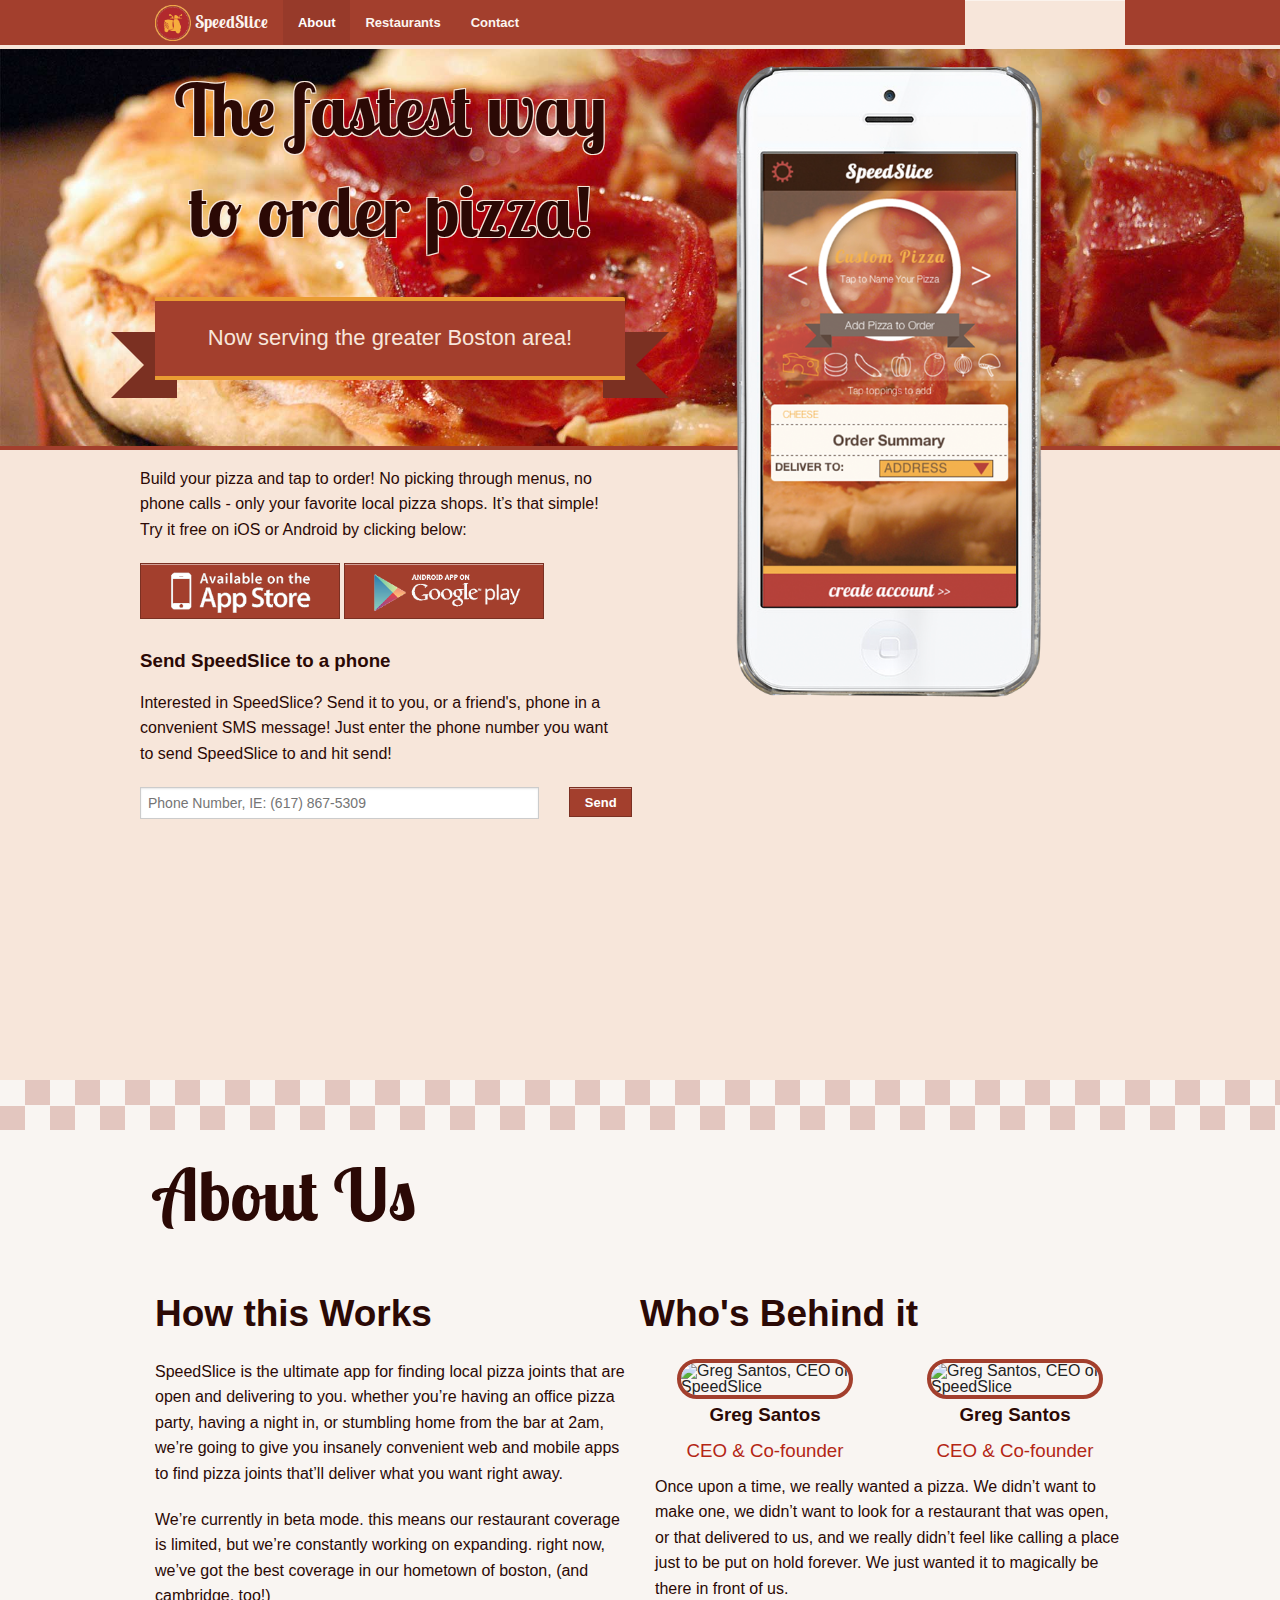
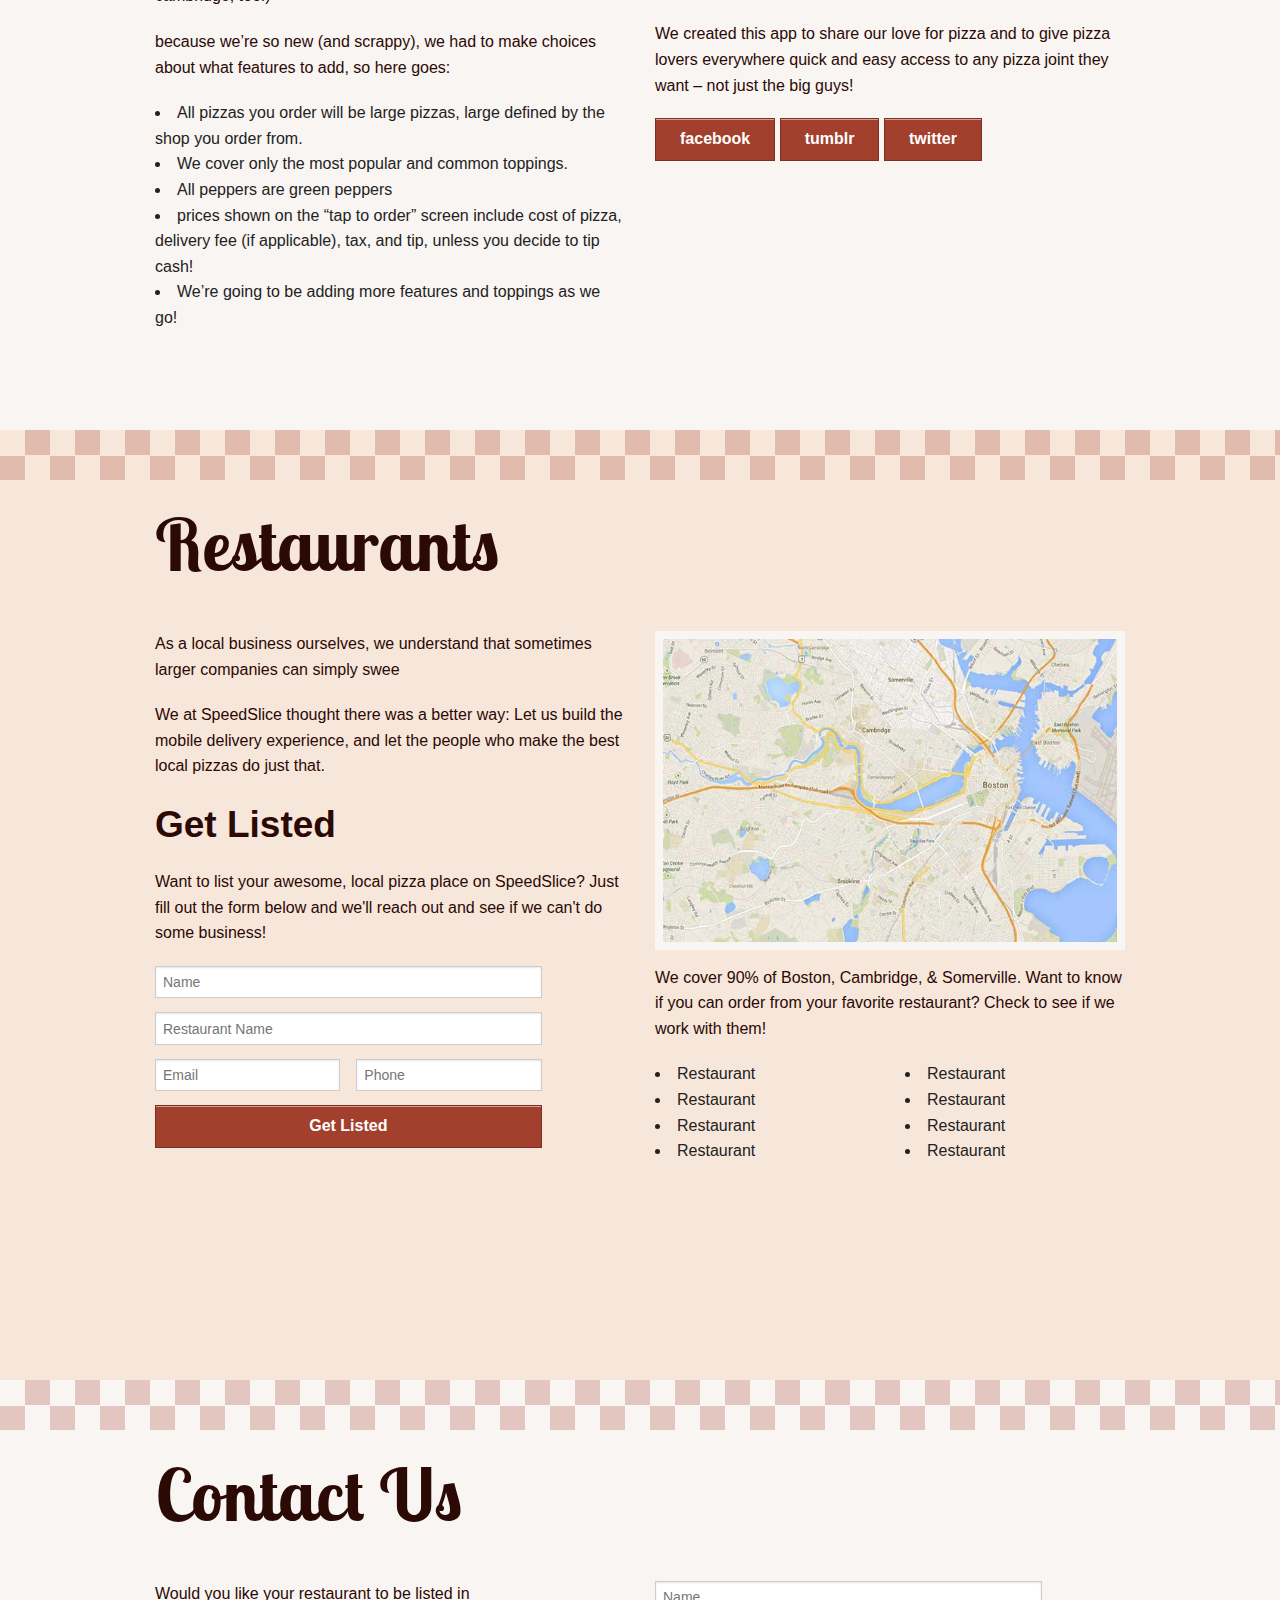
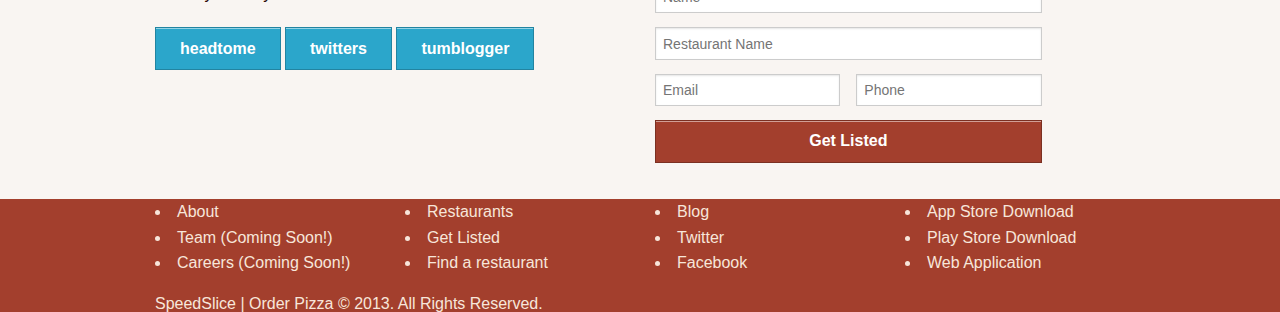
==== commit 550b7104: "big commits on lonely projects. Basically, the app is now styled" ====
--- a/site.html
+++ b/site.html
@@ -10,18 +10,26 @@
 
   
   <link rel="stylesheet" href="stylesheets/app.css" />
+
+  <!-- Super Slow Webfonts Crap -->
+  <link href='http://fonts.googleapis.com/css?family=Lobster+Two:400,400italic,700,700italic|Open+Sans:300italic,400italic,600italic,700italic,800italic,400,300,600,700,800' rel='stylesheet' type='text/css'>
   
 
   <script src="javascripts/vendor/custom.modernizr.js"></script>
 
 </head>
 <body>
-	<div class="contain-to-grid fixed">
+	<div class="contain-to-grid fixed nav">
 		<nav class="top-bar">
 		  <ul class="title-area">
 		    <!-- Title Area -->
 		    <li class="name">
-		      <h1><a href="#home">SpeedSlice </a></h1>
+		      <h1 class="logo">
+		      	<a href="#home">
+		      		<img class="logo" src="img/speedSliceLogo.png">
+		      		SpeedSlice 
+		      	</a>
+		      </h1>
 		    </li>
 		    <!-- Remove the class "menu-icon" to get rid of menu icon. Take out "Menu" to just have icon alone -->
 		    <li class="toggle-topbar menu-icon"><a href="#"><span>Menu</span></a></li>
@@ -29,20 +37,16 @@
 		  <section class="top-bar-section">
 		    <!-- Left Nav Section -->
 		    <ul class="left">
-		      <li class="divider"></li>
 		      <li class="active"><a href="#about">About</a></li>
-		      <li class="divider"></li>
 		      <li><a href="#restaurants">Restaurants</a></li>
-		      <li class="divider"></li>
 		      <li class=""><a href="#contact">Contact</a></li>
-		      <li class="divider"></li>
 		    </ul>
 
 		    <!-- Right Nav Section -->
 		    <ul class="right">
 		      <li class="divider show-for-small"></li>
 		      <li class="has-form">
-		        <a class="button" href="#">App Store Button</a>
+		        <button id="navButton" class="beigeButton" href="#"></button>
 		      </li>
 		    </ul>
 		  </section>
@@ -50,79 +54,170 @@
 	</div><!-- End Nav -->
 
 
-	<a name="home"></a> 
-	<div class="hero">
+	<!-- Home Card -->
+	<a name="home"></a>
+	<div class="hero hide-for-small">
 		<div class="row">
-			<div class="large-6 columns">
-				<h1>The Title Goes Hurr!</h1>
-				<h1 class="subheader">subtext hurrrrrrr</h1>
+			<div class="large-6 columns heroText">
+				<h1>The fastest way to order pizza!</h1>
+				<h1 class="subheader ribbon"><span class="ribbonContent">Now serving the greater Boston area!</span></h1>
 			</div>
 			<div class="large-6 columns iphone">
-				<img style="width:75%;height:75%;" src="img/iphone.png">
-			</div>
-		</div>
-	</div>
-
-	<div class="row">
+				<img src="img/iphoneSSapp.png">
+			</div>
+		</div>
+	</div>
+
+	<div class="row hide-for-small">
 		<div class="row homeCard">
 			<div class="large-6 columns">
 				<p>
-					3D-printed papier-mache drone tank-traps military-grade pre- render-farm long-chain hydrocarbons footage tank-traps rifle. neon kanji sprawl cyber- fetishism Legba meta- beef noodles sensory cartel post-. human sentient wristwatch sprawl artisanal Shibuya spook bomb tattoo drugs computer. 
+					Build your pizza and tap to order! No picking through menus, no phone calls - only your favorite local pizza shops. It’s that simple! Try it free on iOS or Android by clicking below:
 				</p>
-				<button>App Store</button>
-				<button>Play Store</button>
-			</div>
-		</div>
-	</div>
-
+				<button class="redButton large appStore"></button>
+				<button class="redButton large playStore"></button>
+				<form>
+					<h3>Send SpeedSlice to a phone</h3>
+					<p>Interested in SpeedSlice? Send it to you, or a friend's, phone in a convenient SMS message! Just enter the phone number you want to send SpeedSlice to and hit send!
+					<form>
+				      <div class="row">
+				        <div class="small-12 large-10 columns">
+				          <input type="text" placeholder="Phone Number, IE: (617) 867-5309">
+				        </div>
+				        <div class="small-12 large-2 columns">
+				        	<button class="redButton small">Send</button>
+				        </div>
+				      </div>
+					</form>
+			</div>
+		</div>
+	</div>
+
+	<!-- Mobile Home Card (WARNING: Not intended for usage in a trailer park) -->
+	<div class="row card hide-for-medium-up">
+		<div class="small-12">
+			<div class="row step1">
+				<div class="small-4 columns block gray">
+					<p>Step 1</p>
+				</div>
+				<div class="small-8 columns block lightGray">
+					<p>Step 1 description</p>
+				</div>
+			</div>
+			<div class="row step2">
+				<div class="small-8 columns block lightGray">
+					<p>Step 2</p>
+				</div>
+				<div class="small-4 columns block gray">
+					<p>Step 2 description</p>
+				</div>
+			</div>
+			<div class="row step3">
+				<div class="small-4 columns block gray">
+					<p>Step 3</p>
+				</div>
+				<div class="small-8 columns block lightGray">
+					<p>Step 3 description</p>
+				</div>
+			</div>
+			<div class="row getSpeedSlice">
+				<div class="small-10 small-centered columns">
+					<button id="mHeroButton" class="large button expand"></button>
+					<div class="row">
+						<div id class="small-6 small-centered columns">
+							<p>Or</p>
+							<button id="mSubHeroButton" class="medium button expand"></button>
+						</div>
+					</div>
+				</div>
+			</div>
+		</div>
+	</div>
 
 	<a name="about"></a> 
-	<div class="row"><!-- About Card -->
-		<div class="large-12 columns card">
-			<h1>About Us</h1>
-			<div class="row">
-				<div class="large-6 columns">
-					<h2>About Us Header</h2>
-					<p>
-						3D-printed papier-mache drone tank-traps military-grade pre- render-farm long-chain hydrocarbons footage tank-traps rifle. neon kanji sprawl cyber- fetishism Legba meta- beef noodles sensory cartel post-. human sentient wristwatch sprawl artisanal Shibuya spook bomb tattoo drugs computer. 
-					</p>
-					<p>
-						3D-printed papier-mache drone tank-traps military-grade pre- render-farm long-chain hydrocarbons footage tank-traps rifle. neon kanji sprawl cyber- fetishism Legba meta- beef noodles sensory cartel post-. human sentient wristwatch sprawl artisanal Shibuya spook bomb tattoo drugs computer. 
-					</p>
-					<ul>
-						<li>Its Fast!</li>
-						<li>Its Easy!</li>
-						<li>Its Pizza!</li>
-					</ul>
-				</div>
-				<div class="large-6 columns">
-					<p>
-						3D-printed papier-mache drone tank-traps military-grade pre- render-farm long-chain hydrocarbons footage tank-traps rifle. neon kanji sprawl cyber- fetishism Legba meta- beef noodles sensory cartel post-. human sentient wristwatch sprawl artisanal Shibuya spook bomb tattoo drugs computer. 
-					</p>
-					<button>headtome</button>
-					<button>twitters</button>
-					<button>tumblogger</button>
-					<p>
-						3D-printed papier-mache drone tank-traps military-grade pre- render-farm long-chain hydrocarbons footage tank-traps rifle. neon kanji sprawl cyber- fetishism Legba meta- beef noodles sensory cartel post-. human sentient wristwatch sprawl artisanal Shibuya spook bomb tattoo drugs computer. 
-					</p>
-				</div>
-			</div>
-		</div>
-	</div>
-
-
-	<a class="navAnchor" name="restaurants"></a> 
+	
+	<div class="white">
+		<hr>
+		<div class="row"><!-- About Card -->
+			<div class="large-12 columns card">
+				<h1>About Us</h1>
+				<div class="row">
+					<div class="large-6 columns">
+						<h2>How this Works</h2>
+						<p>
+							SpeedSlice is the ultimate app for finding local pizza joints that are
+						    open and delivering to you. whether you’re having an office pizza party,
+						    having a night in, or stumbling home from the bar at 2am, we’re going to
+						    give you insanely convenient web and mobile apps to find pizza joints
+						    that’ll deliver what you want right away.
+						</p>
+					    <p>
+					    	We’re currently in beta mode. this means our restaurant coverage is
+						    limited, but we’re constantly working on expanding. right now, we’ve got
+						    the best coverage in our hometown of boston, (and cambridge, too!)
+						</p>
+					    <p>because we’re so new (and scrappy), we had to make choices about what
+					    features to add, so here goes:</p>
+
+					    <ul>
+					        <li>All pizzas you order will be large pizzas, large defined by the shop you order from.</li>
+
+					        <li>We cover only the most popular and common toppings.</li>
+
+					        <li>All peppers are green peppers</li>
+
+					        <li>prices shown on the “tap to order” screen include cost of pizza,
+					        delivery fee (if applicable), tax, and tip, unless you decide to tip
+					        cash!</li>
+
+					        <li>We’re going to be adding more features and toppings as we go!</li>
+					    </ul>
+					</div>
+					<div class="large-6 columns">
+						<div class="row">
+							<h2>Who's Behind it </h2>
+							<div class="small-6 columns">
+								<img class="aboutPortrait" src="img/greg.jpg" alt="Greg Santos, CEO of SpeedSlice">
+								<h3 class="aboutPortraitText">Greg Santos</h3>
+								<h3 class="subheader aboutPortraitText">CEO &amp; Co-founder</h3>
+							</div>
+							<div class="small-6 columns">
+								<img class="aboutPortrait" src="img/greg.jpg" alt="Greg Santos, CEO of SpeedSlice">
+								<h3 class="aboutPortraitText">Greg Santos</h3>
+								<h3 class="subheader aboutPortraitText">CEO &amp; Co-founder</h3>
+							</div>
+						</div>
+						<p>
+							Once upon a time, we really wanted a pizza. We didn’t want to make one, we didn’t want to look for a restaurant that was open, or that delivered to us, and we really didn’t feel like calling a place just to be put on hold forever. We just wanted it to magically be there in front of us.
+						</p>
+						<p>
+							We created this app to share our love for pizza and to give pizza lovers everywhere quick and easy access to any pizza joint they want – not just the big guys!
+						</p>
+						<button class="redButton fb">facebook</button>
+						<button class="redButton tumblr">tumblr</button>
+						<button class="redButton twitter">twitter</button>
+					</div>
+				</div>
+			</div>
+		</div>
+	</div>
+
+	<hr>
+	<a class="navAnchor" name="restaurants"></a>
 	<div class="row"><!-- Restaurants Card -->
 		<div class="large-12 columns card">
 			<h1>Restaurants</h1>
 			<div class="row">
 				<div class="large-6 columns">
 					<p>
-						3D-printed papier-mache drone tank-traps military-grade pre- render-farm long-chain hydrocarbons footage tank-traps rifle. neon kanji sprawl cyber- fetishism Legba meta- beef noodles sensory cartel post-. human sentient wristwatch sprawl artisanal Shibuya spook bomb tattoo drugs computer. 
+						As a local business ourselves, we understand that sometimes larger companies can simply swee
+					</p>
+					<p>
+						We at SpeedSlice thought there was a better way: Let us build the mobile delivery experience, and let the people who make the best local pizzas do just that.  
 					</p>
 					<h2>Get Listed</h2>
 					<p>
-						3D-printed papier-mache drone tank-traps military-grade pre- render-farm long-chain hydrocarbons footage tank-traps rifle. neon kanji sprawl cyber- fetishism Legba meta- beef noodles sensory cartel post-. human sentient wristwatch sprawl artisanal Shibuya spook bomb tattoo drugs computer. 
+						Want to list your awesome, local pizza place on SpeedSlice? Just fill out the form below and we'll reach out and see if we can't do some business!
 					</p>
 					<form>
 						<div class="row">
@@ -142,7 +237,7 @@
 						        </div>
 
 						        <div class="small-12 columns">
-						          <a href="#" class="button expand">Get Listed</a>
+						          <button class="redButton expand">Get Listed</button>
 						        </div>
 						      </div>
 						    </div>
@@ -150,34 +245,27 @@
 					</form>
 				</div>
 				<div class="large-6 columns">
-					<img src="http://dummyimage.com/600x400/000/fff">
+					<img class="coverageMap" src="img/tempMap.jpg">
 					<div class="row">
-						<div class="large-6 columns">
+						<div class="small-12 columns">
+							<p>
+								We cover 90% of Boston, Cambridge, &amp; Somerville. Want to know if you can order from your favorite restaurant? Check to see if we work with them!
+							</p>
+						</div>
+						<div class="small-6 columns">
 							<ul>
 								<li>Restaurant</li>
 								<li>Restaurant</li>
 								<li>Restaurant</li>
 								<li>Restaurant</li>
-								<li>Restaurant</li>
-								<li>Restaurant</li>
-								<li>Restaurant</li>
-								<li>Restaurant</li>
-								<li>Restaurant</li>
-								<li>Restaurant</li>
 							</ul>
 						</div>
-						<div class="large-6 columns">
+						<div class="small-6 columns">
 							<ul>
 								<li>Restaurant</li>
 								<li>Restaurant</li>
 								<li>Restaurant</li>
 								<li>Restaurant</li>
-								<li>Restaurant</li>
-								<li>Restaurant</li>
-								<li>Restaurant</li>
-								<li>Restaurant</li>
-								<li>Restaurant</li>
-								<li>Restaurant</li>
 							</ul>
 						</div>
 					</div>
@@ -188,79 +276,89 @@
 	
 
 	<a name="contact"></a> 
-	<div class="row"><!-- Contact Card -->
-		<div class="large-12 columns card">
-			<h1>Contact Us</h1>
-			<div class="row">
-				<div class="large-6 columns">
-					<p>
-						3D-printed papier-mache drone tank-traps military-grade pre- render-farm long-chain hydrocarbons footage tank-traps rifle. neon kanji sprawl cyber- fetishism Legba meta- beef noodles sensory cartel post-. human sentient wristwatch sprawl artisanal Shibuya spook bomb tattoo drugs computer. 
-					</p>
-					<h2>Get Listed</h2>
-					<p>
-						3D-printed papier-mache drone tank-traps military-grade pre- render-farm long-chain hydrocarbons footage tank-traps rifle. neon kanji sprawl cyber- fetishism Legba meta- beef noodles sensory cartel post-. human sentient wristwatch sprawl artisanal Shibuya spook bomb tattoo drugs computer. 
-					</p>
-					<form>
-						<div class="row">
-						    <div class="large-10 columns">
-						      <div class="row">
-						        <div class="small-12 columns">
-						          <input type="text" placeholder="Name">
-						        </div>
-						        <div class="small-12 columns">
-						          <input type="text" placeholder="Restaurant Name">
-						        </div>
-						        <div class="small-6 columns">
-						          <input type="text" placeholder="Email">
-						        </div>
-						        <div class="small-6 columns">
-						          <input type="text" placeholder="Phone">
-						        </div>
-
-						        <div class="small-12 columns">
-						          <a href="#" class="button expand">Get Listed</a>
-						        </div>
-						      </div>
-						    </div>
-						</div>
-					</form>
-				</div>
-				<div class="large-6 columns">
-					<img src="http://dummyimage.com/600x400/000/fff">
-					<div class="row">
-						<div class="large-6 columns">
-							<ul>
-								<li>Restaurant</li>
-								<li>Restaurant</li>
-								<li>Restaurant</li>
-								<li>Restaurant</li>
-								<li>Restaurant</li>
-								<li>Restaurant</li>
-								<li>Restaurant</li>
-								<li>Restaurant</li>
-								<li>Restaurant</li>
-								<li>Restaurant</li>
-							</ul>
-						</div>
-						<div class="large-6 columns">
-							<ul>
-								<li>Restaurant</li>
-								<li>Restaurant</li>
-								<li>Restaurant</li>
-								<li>Restaurant</li>
-								<li>Restaurant</li>
-								<li>Restaurant</li>
-								<li>Restaurant</li>
-								<li>Restaurant</li>
-								<li>Restaurant</li>
-								<li>Restaurant</li>
-							</ul>
-						</div>
-					</div>
-				</div>
-			</div>
-		</div>
-	</div>
+	<div class="white">
+		<hr>
+		<div class="row"><!-- Contact Card -->
+			<div class="large-12 columns">
+				<h1>Contact Us</h1>
+				<div class="row">
+					<div class="large-6 columns">
+						<p>
+							Would you like your restaurant to be listed in
+						</p>
+						<button>headtome</button>
+						<button>twitters</button>
+						<button>tumblogger</button>
+					</div>
+					<div class="small-12 large-6 columns">
+						<form>
+							<div class="row">
+							    <div class="large-10 columns">
+							      <div class="row">
+							        <div class="small-12 columns">
+							          <input type="text" placeholder="Name">
+							        </div>
+							        <div class="small-12 columns">
+							          <input type="text" placeholder="Restaurant Name">
+							        </div>
+							        <div class="small-6 columns">
+							          <input type="text" placeholder="Email">
+							        </div>
+							        <div class="small-6 columns">
+							          <input type="text" placeholder="Phone">
+							        </div>
+
+							        <div class="small-12 columns">
+							          <button class="redButton expand">Get Listed</button>
+							        </div>
+							      </div>
+							    </div>
+							</div>
+						</form>
+					</div>
+				</div>
+			</div>
+		</div>
+	</div>
+
+	<div class="footer">
+		<div class="row">
+			<div class="small-6 large-3 columns">
+				<ul>
+					<li>About</li>
+					<li>Team (Coming Soon!)</li>
+					<li>Careers (Coming Soon!)</li>
+				</ul>
+			</div>
+			<div class="small-6 large-3 columns">
+				<ul>
+					<li>Restaurants</li>
+					<li>Get Listed</li>
+					<li>Find a restaurant</li>
+				</ul>
+			</div>
+			<div class="small-6 large-3 columns">
+				<ul>
+					<li>Blog</li>
+					<li>Twitter</li>
+					<li>Facebook</li>
+				</ul>
+			</div>
+			<div class="small-6 large-3 columns">
+				<ul>
+					<li>App Store Download</li>
+					<li>Play Store Download</li>
+					<li>Web Application</li>
+				</ul>
+			</div>
+		</div>
+		<div class="row">
+			<div class="small-12 columns">
+				SpeedSlice | Order Pizza &copy; 2013. All Rights Reserved.
+			</div>
+		</div>
+	</div>
+
 
   <script>
   document.write('<script src=' +
@@ -302,5 +400,32 @@
   <script>
     $(document).foundation();
   </script>
+
+  <script type="text/javascript">
+	  var M;
+	  navigator.sayswho = (function () {
+	      var N = navigator.appName,
+	          ua = navigator.userAgent,
+	          tem;
+	      window.M = ua.match(/(opera|chrome|safari|firefox|msie)\/?\s*(\.?\d+(\.\d+)*)/i);
+	      if (M && (tem = ua.match(/version\/([\.\d]+)/i)) != null) M[2] = tem[1];
+	      M = M ? [M[1], M[2]] : [N, navigator.appVersion, '-?'];
+	      return M;
+	  })();
+
+	  if (M[0] == "Safari") {
+	  	// Add appStore class to mHeroButton
+	  	document.getElementById("mHeroButton").className += " appStore";
+	  	// Add playStore class to mSubHeroButton
+	  	document.getElementById("mSubHeroButton").className += " playStore";
+	  } else {
+	  	// Add playStore class to navButton
+	  	document.getElementById("navButton").className += " playStoreLight";
+	  	// Add playStore class to mHeroButton
+	  	document.getElementById("mHeroButton").className += " playStore";
+	  	// Add appStore class to mSubHeroButton
+	  	document.getElementById("mSubHeroButton").className += " appStore";
+	  }
+  </script>
 </body>
 </html>
--- a/stylesheets/app.css
+++ b/stylesheets/app.css
@@ -1970,7 +1970,7 @@
 /* line 115, ../../../../../../../../Library/Ruby/Gems/1.8/gems/zurb-foundation-4.2.3/scss/foundation/components/_type.scss */
 .subheader {
   line-height: 1.4;
-  color: #6f6f6f;
+  color: #b42615;
   font-weight: 300;
   margin-top: 0.2em;
   margin-bottom: 0.5em;
@@ -2041,7 +2041,7 @@
   font-family: "Helvetica Neue", "Helvetica", Helvetica, Arial, sans-serif;
   font-weight: bold;
   font-style: normal;
-  color: #222222;
+  color: #2b0905;
   text-rendering: optimizeLegibility;
   margin-top: 0.2em;
   margin-bottom: 0.5em;
@@ -2050,13 +2050,13 @@
 /* line 191, ../../../../../../../../Library/Ruby/Gems/1.8/gems/zurb-foundation-4.2.3/scss/foundation/components/_type.scss */
 h1 small, h2 small, h3 small, h4 small, h5 small, h6 small {
   font-size: 60%;
-  color: #6f6f6f;
+  color: #b42615;
   line-height: 0;
 }
 
 /* line 198, ../../../../../../../../Library/Ruby/Gems/1.8/gems/zurb-foundation-4.2.3/scss/foundation/components/_type.scss */
 h1 {
-  font-size: 2.125em;
+  font-size: emCalc(72px)-0.625em;
 }
 
 /* line 199, ../../../../../../../../Library/Ruby/Gems/1.8/gems/zurb-foundation-4.2.3/scss/foundation/components/_type.scss */
@@ -2066,17 +2066,17 @@
 
 /* line 200, ../../../../../../../../Library/Ruby/Gems/1.8/gems/zurb-foundation-4.2.3/scss/foundation/components/_type.scss */
 h3 {
-  font-size: 1.375em;
+  font-size: emCalc(27px)-0.3125em;
 }
 
 /* line 201, ../../../../../../../../Library/Ruby/Gems/1.8/gems/zurb-foundation-4.2.3/scss/foundation/components/_type.scss */
 h4 {
-  font-size: 1.125em;
+  font-size: emCalc(23px)-0.3125em;
 }
 
 /* line 202, ../../../../../../../../Library/Ruby/Gems/1.8/gems/zurb-foundation-4.2.3/scss/foundation/components/_type.scss */
 h5 {
-  font-size: 1.125em;
+  font-size: emCalc(18px);
 }
 
 /* line 203, ../../../../../../../../Library/Ruby/Gems/1.8/gems/zurb-foundation-4.2.3/scss/foundation/components/_type.scss */
@@ -2129,7 +2129,7 @@
   font-size: 1em;
   line-height: 1.6;
   margin-bottom: 1.25em;
-  list-style-position: outside;
+  list-style-position: inside;
   font-family: inherit;
 }
 
@@ -2214,7 +2214,7 @@
 blockquote cite {
   display: block;
   font-size: 0.8125em;
-  color: #555555;
+  color: #861c10;
 }
 /* line 319, ../../../../../../../../Library/Ruby/Gems/1.8/gems/zurb-foundation-4.2.3/scss/foundation/components/_type.scss */
 blockquote cite:before {
@@ -2223,14 +2223,14 @@
 /* line 324, ../../../../../../../../Library/Ruby/Gems/1.8/gems/zurb-foundation-4.2.3/scss/foundation/components/_type.scss */
 blockquote cite a,
 blockquote cite a:visited {
-  color: #555555;
+  color: #861c10;
 }
 
 /* line 330, ../../../../../../../../Library/Ruby/Gems/1.8/gems/zurb-foundation-4.2.3/scss/foundation/components/_type.scss */
 blockquote,
 blockquote p {
   line-height: 1.6;
-  color: #6f6f6f;
+  color: #b42615;
 }
 
 /* Microformats */
@@ -2273,7 +2273,7 @@
 
   /* line 367, ../../../../../../../../Library/Ruby/Gems/1.8/gems/zurb-foundation-4.2.3/scss/foundation/components/_type.scss */
   h1 {
-    font-size: 2.75em;
+    font-size: emCalc(72px);
   }
 
   /* line 368, ../../../../../../../../Library/Ruby/Gems/1.8/gems/zurb-foundation-4.2.3/scss/foundation/components/_type.scss */
@@ -2283,12 +2283,12 @@
 
   /* line 369, ../../../../../../../../Library/Ruby/Gems/1.8/gems/zurb-foundation-4.2.3/scss/foundation/components/_type.scss */
   h3 {
-    font-size: 1.6875em;
+    font-size: emCalc(27px);
   }
 
   /* line 370, ../../../../../../../../Library/Ruby/Gems/1.8/gems/zurb-foundation-4.2.3/scss/foundation/components/_type.scss */
   h4 {
-    font-size: 1.4375em;
+    font-size: emCalc(23px);
   }
 }
 /*
@@ -4305,7 +4305,7 @@
 /* line 67, ../../../../../../../../Library/Ruby/Gems/1.8/gems/zurb-foundation-4.2.3/scss/foundation/components/_top-bar.scss */
 .contain-to-grid {
   width: 100%;
-  background: #111111;
+  background: #a33f2d;
 }
 /* line 71, ../../../../../../../../Library/Ruby/Gems/1.8/gems/zurb-foundation-4.2.3/scss/foundation/components/_top-bar.scss */
 .contain-to-grid .top-bar {
@@ -4327,7 +4327,7 @@
   height: 45px;
   line-height: 45px;
   position: relative;
-  background: #111111;
+  background: #a33f2d;
   margin-bottom: 1.875em;
 }
 /* line 92, ../../../../../../../../Library/Ruby/Gems/1.8/gems/zurb-foundation-4.2.3/scss/foundation/components/_top-bar.scss */
@@ -4374,7 +4374,7 @@
 /* line 121, ../../../../../../../../Library/Ruby/Gems/1.8/gems/zurb-foundation-4.2.3/scss/foundation/components/_top-bar.scss */
 .top-bar .name h1 a {
   font-weight: bold;
-  color: white;
+  color: #fcf5f0;
   width: 50%;
   display: block;
   padding: 0 15px;
@@ -4387,7 +4387,7 @@
 }
 /* line 137, ../../../../../../../../Library/Ruby/Gems/1.8/gems/zurb-foundation-4.2.3/scss/foundation/components/_top-bar.scss */
 .top-bar .toggle-topbar a {
-  color: white;
+  color: #fcf5f0;
   text-transform: uppercase;
   font-size: 0.8125em;
   font-weight: bold;
@@ -4430,7 +4430,7 @@
 }
 /* line 189, ../../../../../../../../Library/Ruby/Gems/1.8/gems/zurb-foundation-4.2.3/scss/foundation/components/_top-bar.scss */
 .top-bar.expanded .title-area {
-  background: #111111;
+  background: #a33f2d;
 }
 /* line 192, ../../../../../../../../Library/Ruby/Gems/1.8/gems/zurb-foundation-4.2.3/scss/foundation/components/_top-bar.scss */
 .top-bar.expanded .toggle-topbar a {
@@ -4463,8 +4463,8 @@
 /* line 227, ../../../../../../../../Library/Ruby/Gems/1.8/gems/zurb-foundation-4.2.3/scss/foundation/components/_top-bar.scss */
 .top-bar-section .divider,
 .top-bar-section [role="separator"] {
-  border-bottom: solid 1px #2b2b2b;
-  border-top: solid 1px black;
+  border-bottom: solid 1px #c9503a;
+  border-top: solid 1px #7b3022;
   clear: both;
   height: 1px;
   width: 100%;
@@ -4473,7 +4473,7 @@
 .top-bar-section ul li > a {
   display: block;
   width: 100%;
-  color: white;
+  color: #fcf5f0;
   padding: 12px 0 12px 0;
   padding-left: 15px;
   font-size: 0.8125em;
@@ -4515,12 +4515,12 @@
 }
 /* line 275, ../../../../../../../../Library/Ruby/Gems/1.8/gems/zurb-foundation-4.2.3/scss/foundation/components/_top-bar.scss */
 .top-bar-section ul li.hover > a {
-  background: #090909;
+  background: #973a2a;
   color: white;
 }
 /* line 281, ../../../../../../../../Library/Ruby/Gems/1.8/gems/zurb-foundation-4.2.3/scss/foundation/components/_top-bar.scss */
 .top-bar-section ul li.active > a {
-  background: #090909;
+  background: #973a2a;
   color: white;
 }
 /* line 288, ../../../../../../../../Library/Ruby/Gems/1.8/gems/zurb-foundation-4.2.3/scss/foundation/components/_top-bar.scss */
@@ -4578,7 +4578,7 @@
 }
 /* line 330, ../../../../../../../../Library/Ruby/Gems/1.8/gems/zurb-foundation-4.2.3/scss/foundation/components/_top-bar.scss */
 .top-bar-section .dropdown li.title h5 a {
-  color: white;
+  color: #fcf5f0;
   line-height: 22.5px;
   display: block;
 }
@@ -4606,7 +4606,7 @@
 @media only screen and (min-width: 58.75em) {
   /* line 359, ../../../../../../../../Library/Ruby/Gems/1.8/gems/zurb-foundation-4.2.3/scss/foundation/components/_top-bar.scss */
   .top-bar {
-    background: #111111;
+    background: #a33f2d;
     *zoom: 1;
     overflow: visible;
   }
@@ -4643,7 +4643,7 @@
   }
   /* line 379, ../../../../../../../../Library/Ruby/Gems/1.8/gems/zurb-foundation-4.2.3/scss/foundation/components/_top-bar.scss */
   .top-bar.expanded {
-    background: #111111;
+    background: #a33f2d;
   }
 
   /* line 382, ../../../../../../../../Library/Ruby/Gems/1.8/gems/zurb-foundation-4.2.3/scss/foundation/components/_top-bar.scss */
@@ -4677,7 +4677,7 @@
   .top-bar-section li a:not(.button) {
     padding: 0 15px;
     line-height: 45px;
-    background: #111111;
+    background: #a33f2d;
   }
   /* line 407, ../../../../../../../../Library/Ruby/Gems/1.8/gems/zurb-foundation-4.2.3/scss/foundation/components/_top-bar.scss */
   .top-bar-section li a:not(.button).hover {
@@ -4731,12 +4731,12 @@
     line-height: 1;
     white-space: nowrap;
     padding: 7px 15px;
-    background: #1e1e1e;
+    background: #b74733;
   }
   /* line 460, ../../../../../../../../Library/Ruby/Gems/1.8/gems/zurb-foundation-4.2.3/scss/foundation/components/_top-bar.scss */
   .top-bar-section .dropdown li label {
     white-space: nowrap;
-    background: #1e1e1e;
+    background: #b74733;
   }
   /* line 466, ../../../../../../../../Library/Ruby/Gems/1.8/gems/zurb-foundation-4.2.3/scss/foundation/components/_top-bar.scss */
   .top-bar-section .dropdown li .dropdown {
@@ -4747,15 +4747,15 @@
   .top-bar-section > ul > .divider, .top-bar-section > ul > [role="separator"] {
     border-bottom: none;
     border-top: none;
-    border-right: solid 1px #2b2b2b;
-    border-left: solid 1px black;
+    border-right: solid 1px #c9503a;
+    border-left: solid 1px #7b3022;
     clear: none;
     height: 45px;
     width: 0px;
   }
   /* line 484, ../../../../../../../../Library/Ruby/Gems/1.8/gems/zurb-foundation-4.2.3/scss/foundation/components/_top-bar.scss */
   .top-bar-section .has-form {
-    background: #111111;
+    background: #a33f2d;
     padding: 0 15px;
     height: 45px;
   }
@@ -4771,12 +4771,12 @@
 
   /* line 506, ../../../../../../../../Library/Ruby/Gems/1.8/gems/zurb-foundation-4.2.3/scss/foundation/components/_top-bar.scss */
   .no-js .top-bar-section ul li:hover > a {
-    background: #090909;
+    background: #973a2a;
     color: white;
   }
   /* line 512, ../../../../../../../../Library/Ruby/Gems/1.8/gems/zurb-foundation-4.2.3/scss/foundation/components/_top-bar.scss */
   .no-js .top-bar-section ul li:active > a {
-    background: #090909;
+    background: #973a2a;
     color: white;
   }
   /* line 520, ../../../../../../../../Library/Ruby/Gems/1.8/gems/zurb-foundation-4.2.3/scss/foundation/components/_top-bar.scss */
@@ -6686,17 +6686,253 @@
   max-width: 800px;
 }
 
-/* line 4, ../sass/_global.scss */
+/* line 7, ../sass/_global.scss */
+.red {
+  background: red;
+}
+
+/* line 8, ../sass/_global.scss */
+.green {
+  background: green;
+}
+
+/* line 9, ../sass/_global.scss */
+.gray {
+  background: gray;
+}
+
+/* line 10, ../sass/_global.scss */
+.darkGray {
+  background: darkgray;
+}
+
+/* line 11, ../sass/_global.scss */
+.lightGray {
+  background: lightgray;
+}
+
+/* line 12, ../sass/_global.scss */
+.block {
+  display: block;
+}
+
+/* line 13, ../sass/_global.scss */
+.white {
+  background: #f9f5f2;
+}
+
+/* line 16, ../sass/_global.scss */
+body {
+  background: #F7E6DA;
+}
+
+/* line 17, ../sass/_global.scss */
+hr {
+  min-height: 50px;
+  border: none;
+  opacity: .25;
+  margin: 0;
+  background-image: -moz-linear-gradient(45deg, #a33f2d 25%, transparent 25%), -moz-linear-gradient(-45deg, #a33f2d 25%, transparent 25%), -moz-linear-gradient(45deg, transparent 75%, #a33f2d 75%), -moz-linear-gradient(-45deg, transparent 75%, #a33f2d 75%);
+  background-image: -webkit-gradient(linear, 0 100%, 100% 0, color-stop(0.25, #a33f2d), color-stop(0.25, transparent)), -webkit-gradient(linear, 0 0, 100% 100%, color-stop(0.25, #a33f2d), color-stop(0.25, transparent)), -webkit-gradient(linear, 0 100%, 100% 0, color-stop(0.75, transparent), color-stop(0.75, #a33f2d)), -webkit-gradient(linear, 0 0, 100% 100%, color-stop(0.75, transparent), color-stop(0.75, #a33f2d));
+  -moz-background-size: 50px 50px;
+  background-size: 50px 50px;
+  -webkit-background-size: 50px 51px;
+  /* override value for shitty webkit */
+  background-position: 0 0, 25px 0, 25px -25px, 0px 25px;
+}
+
+/* line 41, ../sass/_global.scss */
+img.logo {
+  max-width: 2.1875em;
+  max-height: 2.1875em;
+  padding-bottom: 0.0625em;
+}
+
+/* line 46, ../sass/_global.scss */
 .card {
   min-height: 100vh;
 }
 
-/* line 12, ../sass/_global.scss */
+/* line 51, ../sass/_global.scss */
+h1 {
+  font-size: 4.5em;
+  font-family: 'Lobster Two', cursive;
+  font-weight: 700;
+}
+
+/* line 56, ../sass/_global.scss */
+h1.logo {
+  font-family: 'Lobster Two', cursive;
+}
+
+/* line 59, ../sass/_global.scss */
+h1.subheader {
+  font-weight: 300;
+  font-size: 2em;
+}
+
+/* line 63, ../sass/_global.scss */
+p {
+  color: #2b0905;
+}
+
+/* line 67, ../sass/_global.scss */
+.redButton {
+  border-style: solid;
+  border-width: 1px;
+  cursor: pointer;
+  font-family: inherit;
+  font-weight: bold;
+  line-height: 1;
+  margin: 0 0 1.25em;
+  position: relative;
+  text-decoration: none;
+  text-align: center;
+  display: inline-block;
+  padding-top: 0.75em;
+  padding-right: 1.5em;
+  padding-bottom: 0.8125em;
+  padding-left: 1.5em;
+  font-size: 1em;
+  background-color: #a33f2d;
+  border-color: #7b3022;
+  color: white;
+  -webkit-transition: all 300ms ease-out;
+  -moz-transition: all 300ms ease-out;
+  transition: all 300ms ease-out;
+}
+/* line 123, ../../../../../../../../Library/Ruby/Gems/1.8/gems/zurb-foundation-4.2.3/scss/foundation/components/_buttons.scss */
+.redButton:hover, .redButton:focus {
+  background-color: #7b3022;
+}
+/* line 134, ../../../../../../../../Library/Ruby/Gems/1.8/gems/zurb-foundation-4.2.3/scss/foundation/components/_buttons.scss */
+.redButton:hover, .redButton:focus {
+  color: white;
+}
+
+/* line 73, ../sass/_global.scss */
+.redButton:active {
+  position: relative;
+  top: 1px;
+  left: 1px;
+}
+
+/* line 78, ../sass/_global.scss */
+.beigeButton {
+  border-style: solid;
+  border-width: 1px;
+  cursor: pointer;
+  font-family: inherit;
+  font-weight: bold;
+  line-height: 1;
+  margin: 0 0 1.25em;
+  position: relative;
+  text-decoration: none;
+  text-align: center;
+  display: inline-block;
+  padding-top: 0.75em;
+  padding-right: 1.5em;
+  padding-bottom: 0.8125em;
+  padding-left: 1.5em;
+  font-size: 1em;
+  background-color: #f7e6da;
+  border-color: #eecab0;
+  color: #333333;
+  -webkit-transition: all 300ms ease-out;
+  -moz-transition: all 300ms ease-out;
+  transition: all 300ms ease-out;
+  color: #2b0905;
+}
+/* line 123, ../../../../../../../../Library/Ruby/Gems/1.8/gems/zurb-foundation-4.2.3/scss/foundation/components/_buttons.scss */
+.beigeButton:hover, .beigeButton:focus {
+  background-color: #eecab0;
+}
+/* line 129, ../../../../../../../../Library/Ruby/Gems/1.8/gems/zurb-foundation-4.2.3/scss/foundation/components/_buttons.scss */
+.beigeButton:hover, .beigeButton:focus {
+  color: #333333;
+}
+
+/* line 85, ../sass/_global.scss */
+.beigeButton:active {
+  position: relative;
+  top: 1px;
+  left: 1px;
+}
+
+/* line 90, ../sass/_global.scss */
+#navButton {
+  border: none;
+  min-width: 10em;
+  min-height: 2.8125em;
+}
+
+/* line 95, ../sass/_global.scss */
+.button#mHeroButton {
+  min-height: 6.25em;
+  border: none;
+}
+
+/* line 99, ../sass/_global.scss */
+.button#mSubHeroButton {
+  min-height: 3.125em;
+  border: none;
+}
+
+/* line 104, ../sass/_global.scss */
+.playStore {
+  background: #a33f2d url(../img/playStoreButton.png) no-repeat;
+  background-position: center center;
+  background-size: contain;
+  min-height: 2.8125em;
+}
+
+/* line 112, ../sass/_global.scss */
+.redButton.playStore {
+  min-width: 10em;
+}
+
+/* line 113, ../sass/_global.scss */
+.appStore {
+  background: #a33f2d url(../img/appStoreButton.png) no-repeat;
+  background-position: center center;
+  background-size: contain;
+  min-height: 2.8125em;
+}
+
+/* line 121, ../sass/_global.scss */
+.redButton.appStore {
+  min-width: 10em;
+}
+
+/* line 122, ../sass/_global.scss */
+.appStoreLight {
+  background: #f7e6da url(../img/appStoreButtonLight.png) no-repeat;
+  background-position: center center;
+  background-size: contain;
+  min-height: 2.8125em;
+}
+
+/* line 131, ../sass/_global.scss */
+.playStoreLight {
+  background: #f7e6da url(../img/playStoreButtonLight.png) no-repeat;
+  background-position: center center;
+  background-size: contain;
+  min-height: 2.8125em;
+}
+
+/* line 143, ../sass/_global.scss */
+.footer {
+  min-width: 100vw;
+  background: #a33f2d;
+  color: #f7e6da;
+}
+
+/* line 150, ../sass/_global.scss */
 .top-bar {
   margin-bottom: 0;
 }
 
-/* line 14, ../sass/_global.scss */
+/* line 153, ../sass/_global.scss */
 .top-bar a {
   transition: all 0.12s ease-out 0s;
   transition-property: all;
@@ -6705,20 +6941,157 @@
   transition-delay: 0s;
 }
 
+/* line 160, ../sass/_global.scss */
+.contain-to-grid.nav {
+  border-bottom: 4px solid #f7e6da;
+}
+
 /* line 2, ../sass/_home.scss */
 .hero {
-  background: red;
+  background: #f9f5f2 url("../img/bg.jpg") no-repeat;
+  background-position: center center;
+  background-size: cover;
   min-width: 100vw;
   min-height: 30vh;
-}
-
-/* line 7, ../sass/_home.scss */
+  border-bottom: 4px solid #a33f2d;
+}
+
+/* line 10, ../sass/_home.scss */
+.hero h1 {
+  text-align: center;
+  text-shadow: -1px -1px 0 #f7e6da, 1px -1px 0 #f7e6da, -1px 1px 0 #f7e6da, 1px 1px 0 #f7e6da;
+}
+
+/* line 19, ../sass/_home.scss */
+.heroText {
+  position: relative;
+  z-index: 1;
+}
+
+/* line 23, ../sass/_home.scss */
+.hero h1.subheader {
+  font-size: 1.375em;
+  background: #a33f2d;
+  font-family: "Helvetica Neue", "Helvetica", Helvetica, Arial, sans-serif;
+  color: #f7e6da;
+  text-shadow: none;
+  border-bottom: 4px solid #ea9c32;
+  border-top: 4px solid #ea9c32;
+  display: block;
+}
+
+/* line 33, ../sass/_home.scss */
+.ribbon {
+  position: relative;
+  background: #ea9c32;
+  color: #fff;
+  text-align: center;
+  padding: 1em 2em;
+  /* Adjust to suit */
+  margin: 0 0 3em;
+  /* Based on 24px vertical rhythm. 48px bottom margin - normally 24 but the ribbon 'graphics' take up 24px themselves so we double it. */
+  -webkit-border-top-left-radius: 2px;
+  -webkit-border-top-right-radius: 2px;
+  -moz-border-radius-topleft: 2px;
+  -moz-border-radius-topright: 2px;
+  border-top-left-radius: 2px;
+  border-top-right-radius: 2px;
+}
+
+/* line 47, ../sass/_home.scss */
+.ribbon:before, .ribbon:after {
+  content: "";
+  position: absolute;
+  display: block;
+  bottom: -1em;
+  border: 1.5em solid #7b3022;
+  z-index: -1;
+}
+
+/* line 55, ../sass/_home.scss */
+.ribbon:before {
+  left: -2em;
+  border-right-width: 1.5em;
+  border-left-color: transparent;
+}
+
+/* line 60, ../sass/_home.scss */
+.ribbon:after {
+  right: -2em;
+  border-left-width: 1.5em;
+  border-right-color: transparent;
+}
+
+/* line 65, ../sass/_home.scss */
+.ribbon .ribbon-content:before, .ribbon .ribbon-content:after {
+  content: "";
+  position: absolute;
+  display: block;
+  border-style: solid;
+  border-color: #2b0905 transparent transparent transparent;
+  bottom: -1em;
+}
+
+/* line 73, ../sass/_home.scss */
+.ribbon .ribbon-content:before {
+  left: 0;
+  border-width: 1em 0 0 1em;
+}
+
+/* line 77, ../sass/_home.scss */
+.ribbon .ribbon-content:after {
+  right: 0;
+  border-width: 1em 1em 0 0;
+}
+
+/* line 84, ../sass/_home.scss */
 .homeCard {
   min-height: 70vh;
 }
 
-/* line 11, ../sass/_home.scss */
+/* line 87, ../sass/_home.scss */
+.homeCard p {
+  margin-top: 1em;
+}
+
+/* line 91, ../sass/_home.scss */
+.step1, .step2, .step3, .getSpeedSlice {
+  min-height: 20vh;
+  max-width: 100vw;
+}
+
+/* line 96, ../sass/_home.scss */
 .iphone {
   max-height: 15vh;
   overflow: visible;
 }
+
+/* line 100, ../sass/_home.scss */
+.iphone img {
+  margin: 0 auto;
+  display: block;
+  width: 75%;
+  height: 75%;
+}
+
+/* line 2, ../sass/_about.scss */
+.aboutPortrait {
+  width: 80%;
+  -webkit-border-radius: 100px;
+  -moz-border-radius: 100px;
+  border-radius: 100px;
+  border: 4px solid #a33f2d;
+  display: block;
+  margin: 0 auto;
+}
+
+/* line 11, ../sass/_about.scss */
+.aboutPortraitText {
+  text-align: center;
+}
+
+/* line 13, ../sass/_about.scss */
+img.coverageMap {
+  border: 8px solid #f9f5f2;
+  margin-bottom: 0.9375em;
+}
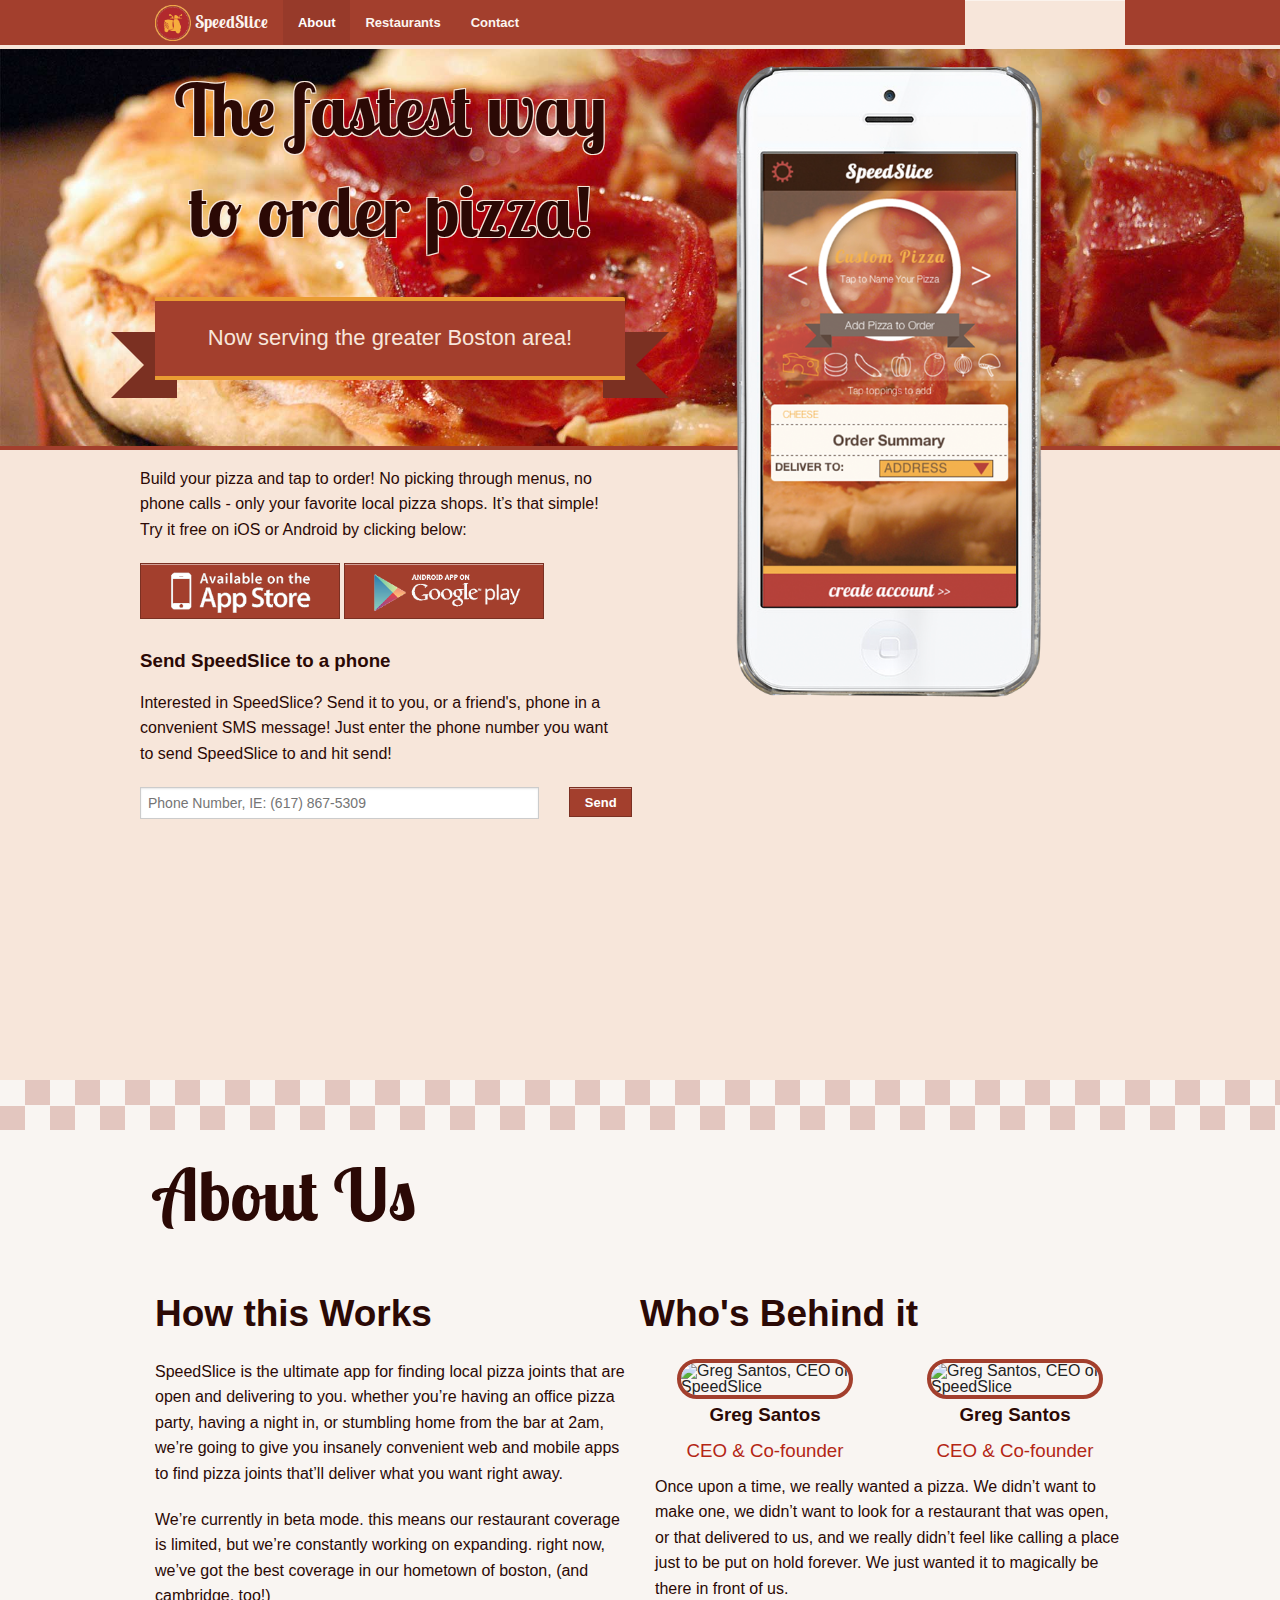
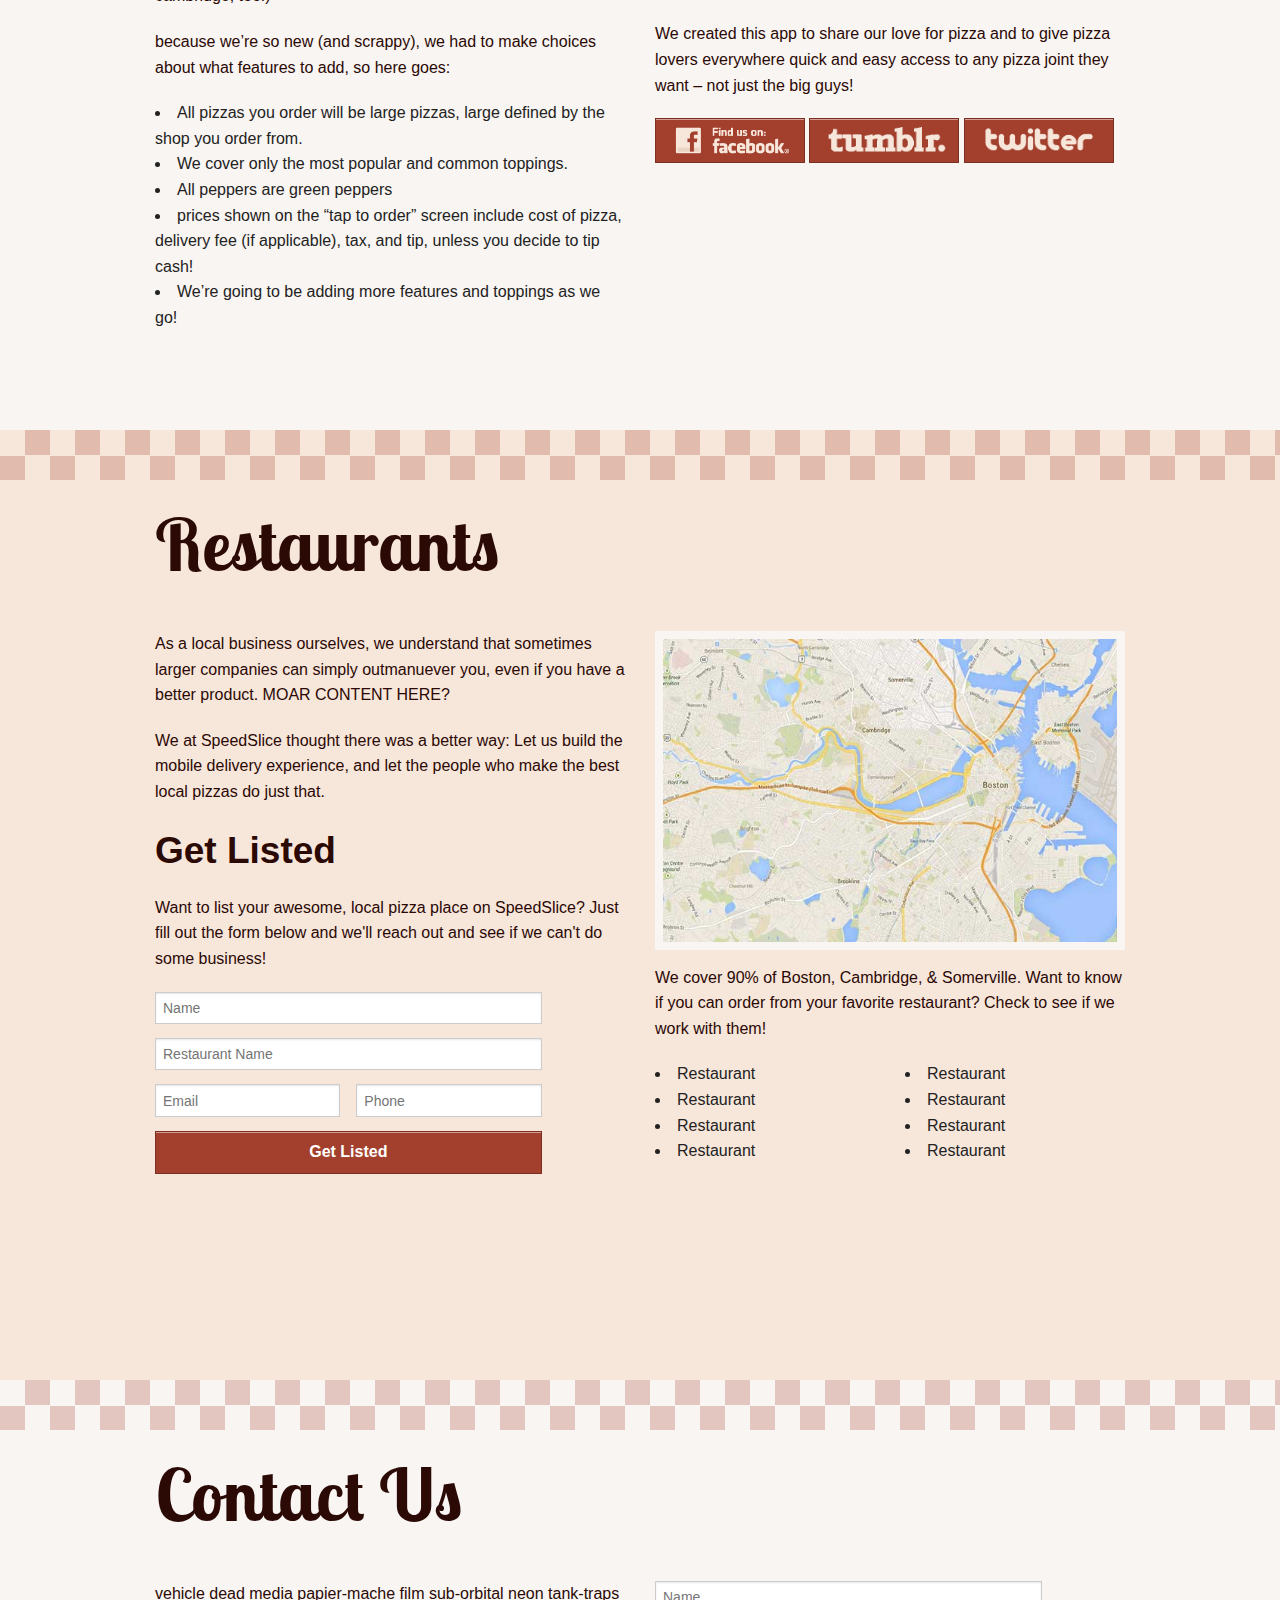
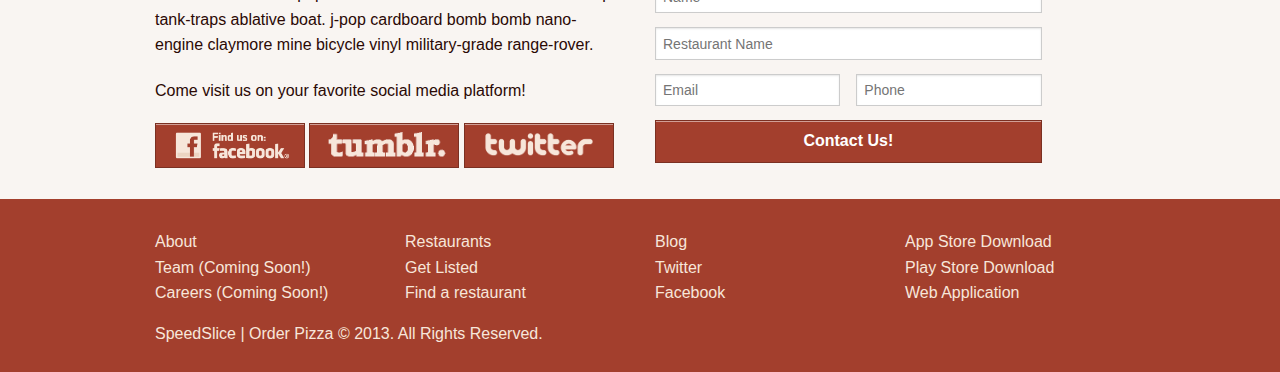
==== commit 969cd74a: "More style fixes" ====
--- a/site.html
+++ b/site.html
@@ -193,9 +193,9 @@
 						<p>
 							We created this app to share our love for pizza and to give pizza lovers everywhere quick and easy access to any pizza joint they want – not just the big guys!
 						</p>
-						<button class="redButton fb">facebook</button>
-						<button class="redButton tumblr">tumblr</button>
-						<button class="redButton twitter">twitter</button>
+						<button class="redButton fbBtn"></button>
+						<button class="redButton tumblrBtn"></button>
+						<button class="redButton twitterBtn"></button>
 					</div>
 				</div>
 			</div>
@@ -210,7 +210,7 @@
 			<div class="row">
 				<div class="large-6 columns">
 					<p>
-						As a local business ourselves, we understand that sometimes larger companies can simply swee
+						As a local business ourselves, we understand that sometimes larger companies can simply outmanuever you, even if you have a better product. MOAR CONTENT HERE?
 					</p>
 					<p>
 						We at SpeedSlice thought there was a better way: Let us build the mobile delivery experience, and let the people who make the best local pizzas do just that.  
@@ -284,11 +284,14 @@
 				<div class="row">
 					<div class="large-6 columns">
 						<p>
-							Would you like your restaurant to be listed in
-						</p>
-						<button>headtome</button>
-						<button>twitters</button>
-						<button>tumblogger</button>
+							vehicle dead media papier-mache film sub-orbital neon tank-traps tank-traps ablative boat. j-pop cardboard bomb bomb nano- engine claymore mine bicycle vinyl military-grade range-rover. 
+						</p>
+						<p>
+							Come visit us on your favorite social media platform!
+						</p>
+						<button class="redButton fbBtn"></button>
+						<button class="redButton tumblrBtn"></button>
+						<button class="redButton twitterBtn"></button>
 					</div>
 					<div class="small-12 large-6 columns">
 						<form>
@@ -309,7 +312,7 @@
 							        </div>
 
 							        <div class="small-12 columns">
-							          <button class="redButton expand">Get Listed</button>
+							          <button class="redButton expand">Contact Us!</button>
 							        </div>
 							      </div>
 							    </div>
@@ -325,30 +328,30 @@
 		<div class="row">
 			<div class="small-6 large-3 columns">
 				<ul>
-					<li>About</li>
-					<li>Team (Coming Soon!)</li>
-					<li>Careers (Coming Soon!)</li>
+					<li><a href="#about">About</a></li>
+					<li><a class="disabled">Team (Coming Soon!)</a></li>
+					<li><a class="disabled">Careers (Coming Soon!)</a></li>
 				</ul>
 			</div>
 			<div class="small-6 large-3 columns">
 				<ul>
-					<li>Restaurants</li>
-					<li>Get Listed</li>
-					<li>Find a restaurant</li>
+					<li><a href="#restaurants">Restaurants</a></li>
+					<li><a href="#restaurants">Get Listed</a></li>
+					<li><a href="#restaurants">Find a restaurant</a></li>
 				</ul>
 			</div>
 			<div class="small-6 large-3 columns">
 				<ul>
-					<li>Blog</li>
-					<li>Twitter</li>
-					<li>Facebook</li>
+					<li><a href="" target="_blank">Blog</a></li>
+					<li><a href="" target="_blank">Twitter</a></li>
+					<li><a href="" target="_blank">Facebook</a></li>
 				</ul>
 			</div>
 			<div class="small-6 large-3 columns">
 				<ul>
-					<li>App Store Download</li>
-					<li>Play Store Download</li>
-					<li>Web Application</li>
+					<li><a href="" target="_blank">App Store Download</a></li>
+					<li><a href="" target="_blank">Play Store Download</a></li>
+					<li><a href="" target="_blank">Web Application</a></li>
 				</ul>
 			</div>
 		</div>
--- a/stylesheets/app.css
+++ b/stylesheets/app.css
@@ -6920,19 +6920,72 @@
   min-height: 2.8125em;
 }
 
-/* line 143, ../sass/_global.scss */
+/* line 141, ../sass/_global.scss */
+.tumblrBtn {
+  background: #a33f2d url(../img/tumblr.png) no-repeat;
+  background-position: center center;
+  background-size: contain;
+  min-height: 2.8125em;
+  min-width: 9.375em;
+}
+
+/* line 150, ../sass/_global.scss */
+.fbBtn {
+  background: #a33f2d url(../img/fb.png) no-repeat;
+  background-position: center center;
+  background-size: contain;
+  min-height: 2.8125em;
+  min-width: 9.375em;
+}
+
+/* line 159, ../sass/_global.scss */
+.twitterBtn {
+  background: #a33f2d url(../img/twitter.png) no-repeat;
+  background-position: center center;
+  background-size: contain;
+  min-height: 2.8125em;
+  min-width: 9.375em;
+}
+
+/* line 170, ../sass/_global.scss */
 .footer {
   min-width: 100vw;
   background: #a33f2d;
   color: #f7e6da;
-}
-
-/* line 150, ../sass/_global.scss */
+  padding: 1.875em 0;
+}
+
+/* line 176, ../sass/_global.scss */
+.footer ul {
+  list-style: none;
+}
+
+/* line 179, ../sass/_global.scss */
+.footer ul a {
+  color: #f7e6da;
+}
+
+/* line 180, ../sass/_global.scss */
+.footer ul a:hover {
+  color: #ea9c32;
+}
+
+/* line 181, ../sass/_global.scss */
+.footer ul a:visited {
+  color: #f7e6da;
+}
+
+/* line 182, ../sass/_global.scss */
+a.disabled {
+  color: #2b0905;
+}
+
+/* line 186, ../sass/_global.scss */
 .top-bar {
   margin-bottom: 0;
 }
 
-/* line 153, ../sass/_global.scss */
+/* line 189, ../sass/_global.scss */
 .top-bar a {
   transition: all 0.12s ease-out 0s;
   transition-property: all;
@@ -6941,7 +6994,7 @@
   transition-delay: 0s;
 }
 
-/* line 160, ../sass/_global.scss */
+/* line 196, ../sass/_global.scss */
 .contain-to-grid.nav {
   border-bottom: 4px solid #f7e6da;
 }
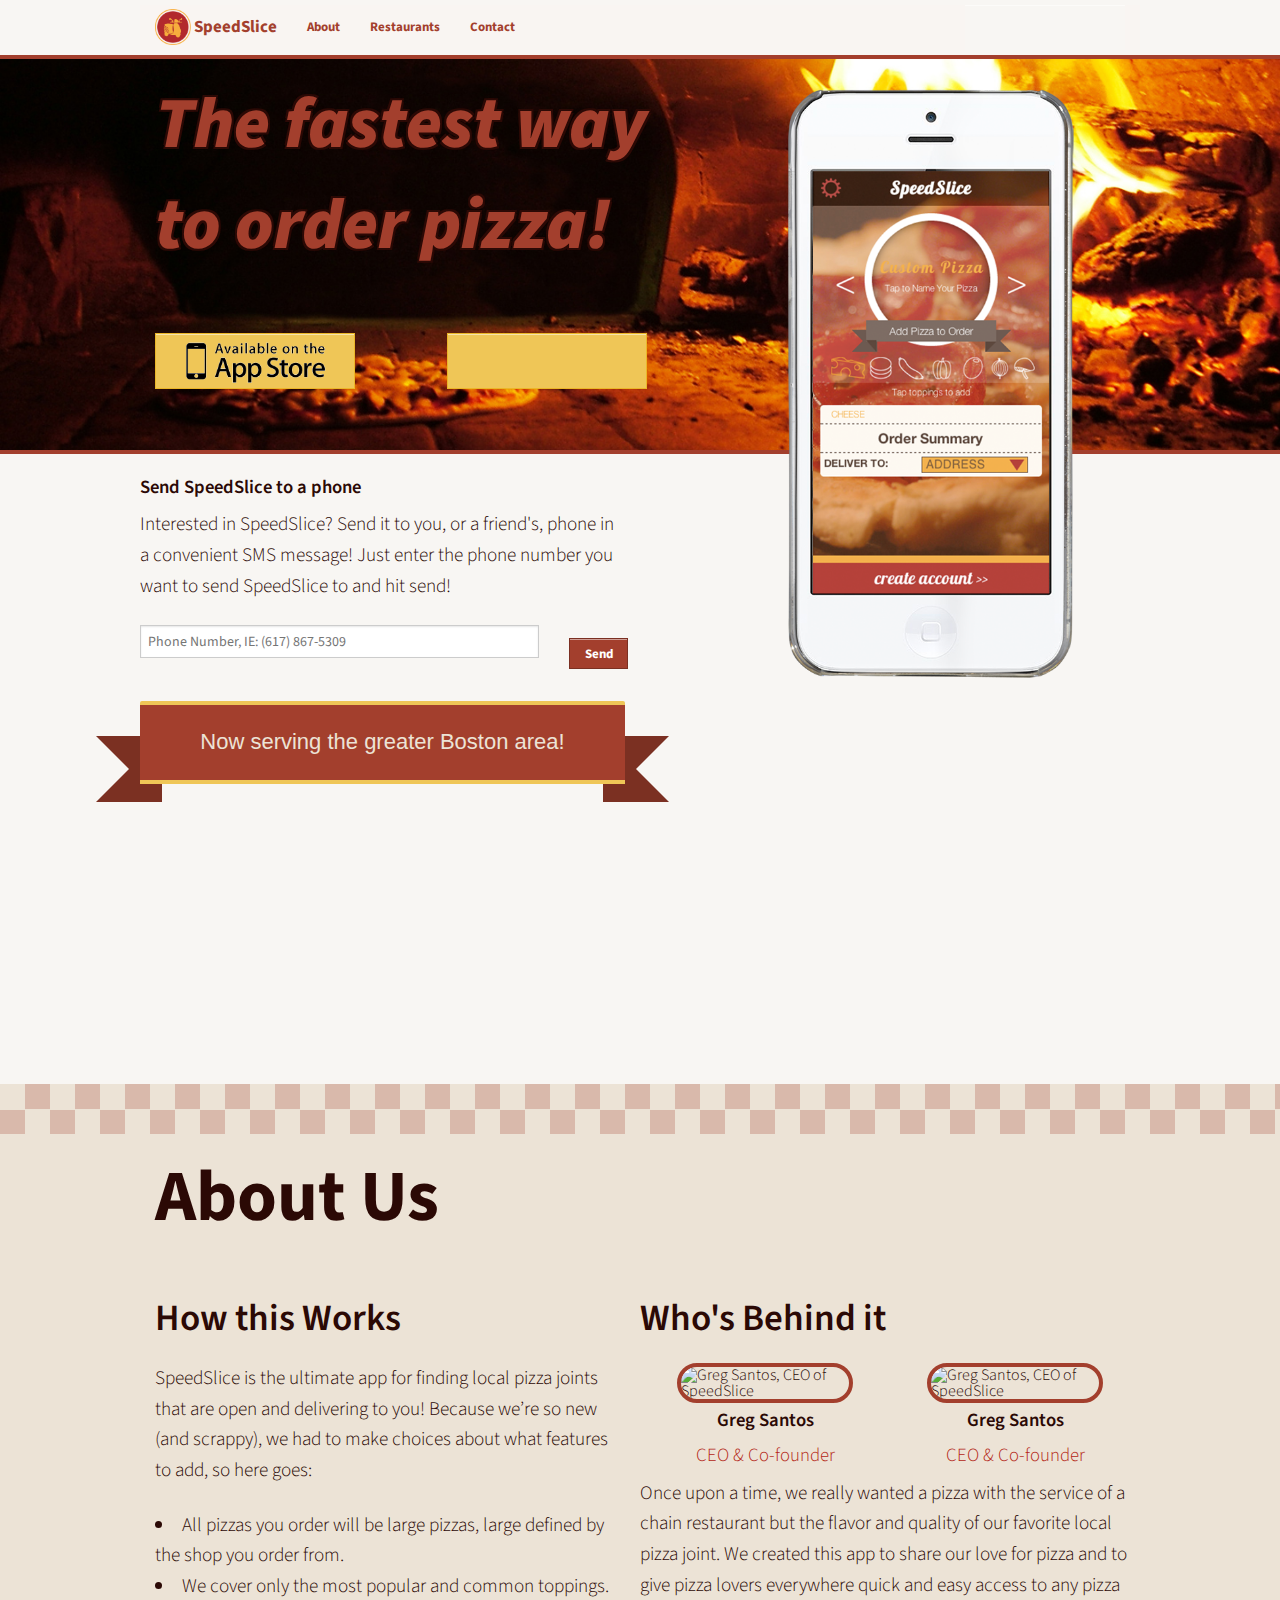
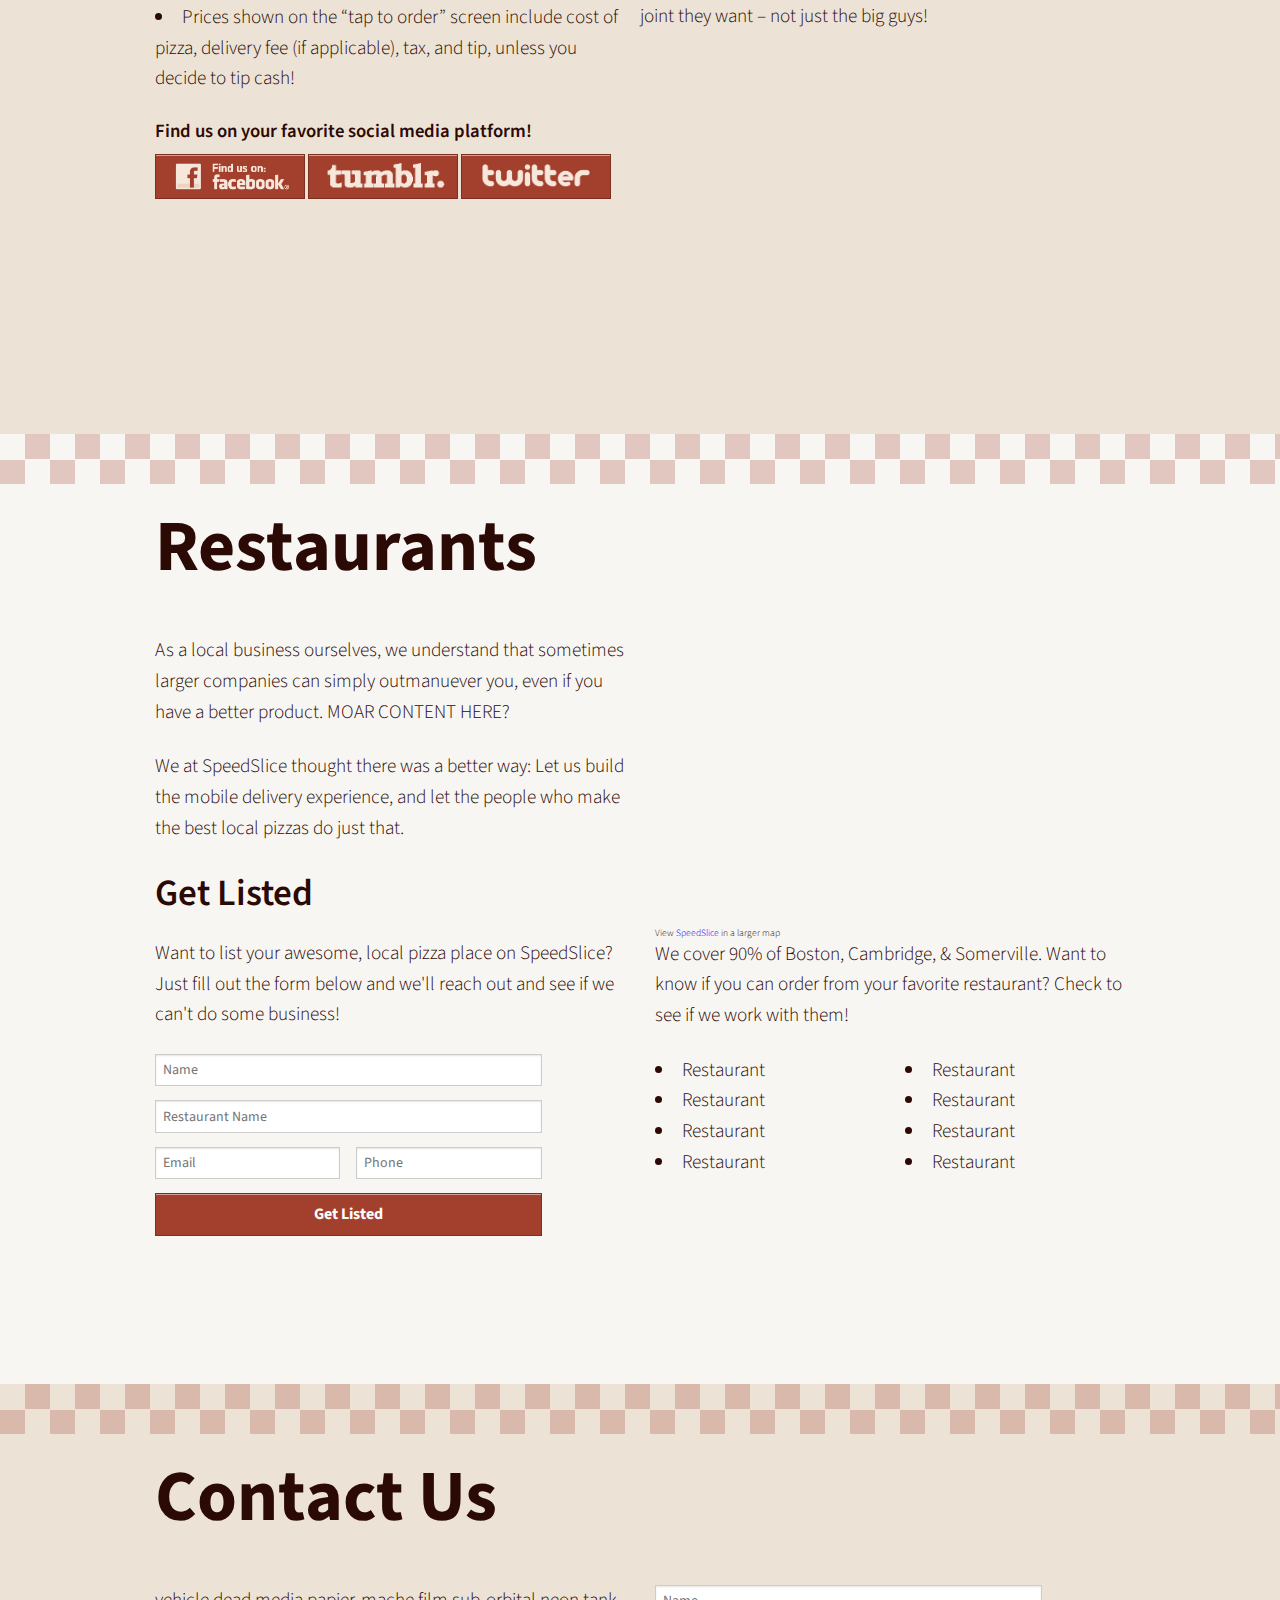
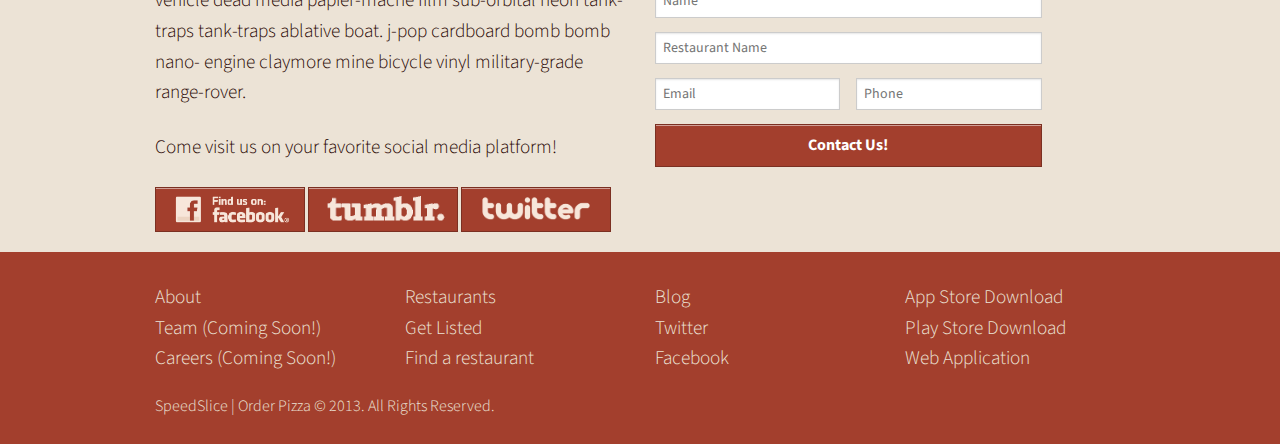
==== commit d11d6b4c: "Whole buncha UI/styling changes" ====
--- a/site.html
+++ b/site.html
@@ -11,15 +11,23 @@
   
   <link rel="stylesheet" href="stylesheets/app.css" />
 
+
   <!-- Super Slow Webfonts Crap -->
+  <link href='http://fonts.googleapis.com/css?family=Source+Sans+Pro:200,300,400,600,700,900,200italic,300italic,400italic,600italic,700italic,900italic' rel='stylesheet' type='text/css'>
+
   <link href='http://fonts.googleapis.com/css?family=Lobster+Two:400,400italic,700,700italic|Open+Sans:300italic,400italic,600italic,700italic,800italic,400,300,600,700,800' rel='stylesheet' type='text/css'>
   
+  <link href='http://fonts.googleapis.com/css?family=Raleway:400,500,600,700,800,900,300,200' rel='stylesheet' type='text/css'>
+
+  <link href='http://fonts.googleapis.com/css?family=Cabin:400,500,600,700,400italic,500italic,600italic,700italic' rel='stylesheet' type='text/css'>
+
+  <link href='http://fonts.googleapis.com/css?family=Amaranth:700italic' rel='stylesheet' type='text/css'>
 
   <script src="javascripts/vendor/custom.modernizr.js"></script>
 
 </head>
 <body>
-	<div class="contain-to-grid fixed nav">
+	<div data-magellan-expedition class="contain-to-grid fixed nav">
 		<nav class="top-bar">
 		  <ul class="title-area">
 		    <!-- Title Area -->
@@ -37,9 +45,9 @@
 		  <section class="top-bar-section">
 		    <!-- Left Nav Section -->
 		    <ul class="left">
-		      <li class="active"><a href="#about">About</a></li>
-		      <li><a href="#restaurants">Restaurants</a></li>
-		      <li class=""><a href="#contact">Contact</a></li>
+		      <li data-magellan-arrival="about"><a href="#about">About</a></li>
+		      <li data-magellan-arrival="restaurants"><a href="#restaurants">Restaurants</a></li>
+		      <li data-magellan-arrival="contact"><a href="#contact">Contact</a></li>
 		    </ul>
 
 		    <!-- Right Nav Section -->
@@ -58,11 +66,19 @@
 	<a name="home"></a>
 	<div class="hero hide-for-small">
 		<div class="row">
-			<div class="large-6 columns heroText">
+			<div class="large-7 columns heroText">
 				<h1>The fastest way to order pizza!</h1>
-				<h1 class="subheader ribbon"><span class="ribbonContent">Now serving the greater Boston area!</span></h1>
-			</div>
-			<div class="large-6 columns iphone">
+				<div class="row">
+					<div class="large-6 columns">
+						<button class="goldButton large appStore"></button>
+					</div>
+					<div class="large-6 columns">
+						<button class="goldButton large playStore"></button>
+					</div>
+				</div>
+				
+			</div>
+			<div class="large-5 columns iphone">
 				<img src="img/iphoneSSapp.png">
 			</div>
 		</div>
@@ -70,54 +86,61 @@
 
 	<div class="row hide-for-small">
 		<div class="row homeCard">
-			<div class="large-6 columns">
-				<p>
-					Build your pizza and tap to order! No picking through menus, no phone calls - only your favorite local pizza shops. It’s that simple! Try it free on iOS or Android by clicking below:
-				</p>
-				<button class="redButton large appStore"></button>
-				<button class="redButton large playStore"></button>
+			<div class="large-6 columns heroText">
+				<h3>Send SpeedSlice to a phone</h3>
+				<p>Interested in SpeedSlice? Send it to you, or a friend's, phone in a convenient SMS message! Just enter the phone number you want to send SpeedSlice to and hit send!
 				<form>
-					<h3>Send SpeedSlice to a phone</h3>
-					<p>Interested in SpeedSlice? Send it to you, or a friend's, phone in a convenient SMS message! Just enter the phone number you want to send SpeedSlice to and hit send!
-					<form>
-				      <div class="row">
-				        <div class="small-12 large-10 columns">
-				          <input type="text" placeholder="Phone Number, IE: (617) 867-5309">
-				        </div>
-				        <div class="small-12 large-2 columns">
-				        	<button class="redButton small">Send</button>
-				        </div>
-				      </div>
-					</form>
-			</div>
-		</div>
-	</div>
-
-	<!-- Mobile Home Card (WARNING: Not intended for usage in a trailer park) -->
+			      <div class="row">
+			        <div class="small-12 large-10 columns">
+			          <input type="text" placeholder="Phone Number, IE: (617) 867-5309">
+			        </div>
+			        <div class="small-12 large-2 columns">
+			        	<button class="redButton small">Send</button>
+			        </div>
+			      </div>
+				</form>
+				<h1 class="subheader ribbon"><span class="ribbonContent">Now serving the greater Boston area!</span></h1>
+			</div>
+		</div>
+	</div>
+
+	<!-- Mobile Home Card (WARNING: Intended usage not in a trailer park) -->
 	<div class="row card hide-for-medium-up">
 		<div class="small-12">
 			<div class="row step1">
-				<div class="small-4 columns block gray">
-					<p>Step 1</p>
-				</div>
-				<div class="small-8 columns block lightGray">
-					<p>Step 1 description</p>
+				<div class="small-4 columns">
+					<label class="mHome">Step</label>
+					<h1 class="mHome">1</h1>
+				</div>
+				<div class="small-8 columns">
+					<h2 class="mHome">Build Your Pizza</h2>
+					<p class="mHome">
+						Choose from your favorite toppings and build the pizza you want!
+					</p>
 				</div>
 			</div>
 			<div class="row step2">
-				<div class="small-8 columns block lightGray">
-					<p>Step 2</p>
-				</div>
-				<div class="small-4 columns block gray">
-					<p>Step 2 description</p>
+				<div class="small-8 columns">
+					<h2 class="mHome">Pick Your Restaurant</h2>
+					<p class="mHome">
+						Order from your favorite local pizza joint instead of chain restaurants!
+					</p>
+				</div>
+				<div class="small-4 columns">
+					<label class="mHome">Step</label>
+					<h1 class="mHome">2</h1>
 				</div>
 			</div>
 			<div class="row step3">
-				<div class="small-4 columns block gray">
-					<p>Step 3</p>
-				</div>
-				<div class="small-8 columns block lightGray">
-					<p>Step 3 description</p>
+				<div class="small-4 columns">
+					<label class="mHome">Step</label>
+					<h1 class="mHome">3</h1>
+				</div>
+				<div class="small-8 columns">
+					<h2 class="mHome">Get your Pizza</h2>
+					<p class="mHome">
+						Because you're hungry, you love pizza, and you shouldn't have to settle.
+					</p>
 				</div>
 			</div>
 			<div class="row getSpeedSlice">
@@ -125,7 +148,7 @@
 					<button id="mHeroButton" class="large button expand"></button>
 					<div class="row">
 						<div id class="small-6 small-centered columns">
-							<p>Or</p>
+							<p class="mHeroButton">Also available on</p>
 							<button id="mSubHeroButton" class="medium button expand"></button>
 						</div>
 					</div>
@@ -140,42 +163,32 @@
 		<hr>
 		<div class="row"><!-- About Card -->
 			<div class="large-12 columns card">
-				<h1>About Us</h1>
+				<h1 data-magellan-destination="about">About Us</h1>
 				<div class="row">
 					<div class="large-6 columns">
 						<h2>How this Works</h2>
 						<p>
 							SpeedSlice is the ultimate app for finding local pizza joints that are
-						    open and delivering to you. whether you’re having an office pizza party,
-						    having a night in, or stumbling home from the bar at 2am, we’re going to
-						    give you insanely convenient web and mobile apps to find pizza joints
-						    that’ll deliver what you want right away.
+						    open and delivering to you! Because we’re so new (and scrappy), we had to make choices about what features to add, so here goes:
 						</p>
-					    <p>
-					    	We’re currently in beta mode. this means our restaurant coverage is
-						    limited, but we’re constantly working on expanding. right now, we’ve got
-						    the best coverage in our hometown of boston, (and cambridge, too!)
-						</p>
-					    <p>because we’re so new (and scrappy), we had to make choices about what
-					    features to add, so here goes:</p>
-
 					    <ul>
 					        <li>All pizzas you order will be large pizzas, large defined by the shop you order from.</li>
 
 					        <li>We cover only the most popular and common toppings.</li>
 
-					        <li>All peppers are green peppers</li>
-
-					        <li>prices shown on the “tap to order” screen include cost of pizza,
+					        <li>Prices shown on the “tap to order” screen include cost of pizza,
 					        delivery fee (if applicable), tax, and tip, unless you decide to tip
 					        cash!</li>
-
-					        <li>We’re going to be adding more features and toppings as we go!</li>
 					    </ul>
+					    <h3>Find us on your favorite social media platform!</h3>
+					    <button class="redButton fbBtn"></button>
+						<button class="redButton tumblrBtn"></button>
+						<button class="redButton twitterBtn"></button>
 					</div>
 					<div class="large-6 columns">
 						<div class="row">
 							<h2>Who's Behind it </h2>
+							
 							<div class="small-6 columns">
 								<img class="aboutPortrait" src="img/greg.jpg" alt="Greg Santos, CEO of SpeedSlice">
 								<h3 class="aboutPortraitText">Greg Santos</h3>
@@ -186,27 +199,25 @@
 								<h3 class="aboutPortraitText">Greg Santos</h3>
 								<h3 class="subheader aboutPortraitText">CEO &amp; Co-founder</h3>
 							</div>
+
+							<p>
+								Once upon a time, we really wanted a pizza with the service of a chain restaurant but the flavor and quality of our favorite local pizza joint. We created this app to share our love for pizza and to give pizza lovers everywhere quick and easy access to any pizza joint they want – not just the big guys!
+							</p>
 						</div>
 						<p>
-							Once upon a time, we really wanted a pizza. We didn’t want to make one, we didn’t want to look for a restaurant that was open, or that delivered to us, and we really didn’t feel like calling a place just to be put on hold forever. We just wanted it to magically be there in front of us.
+							
 						</p>
-						<p>
-							We created this app to share our love for pizza and to give pizza lovers everywhere quick and easy access to any pizza joint they want – not just the big guys!
-						</p>
-						<button class="redButton fbBtn"></button>
-						<button class="redButton tumblrBtn"></button>
-						<button class="redButton twitterBtn"></button>
-					</div>
-				</div>
-			</div>
-		</div>
-	</div>
+					</div>
+				</div>
+			</div>
+		</div>
+	</div>
+	<a name="restaurants"></a>
 
 	<hr>
-	<a class="navAnchor" name="restaurants"></a>
-	<div class="row"><!-- Restaurants Card -->
+		<div class="row"><!-- Restaurants Card -->
 		<div class="large-12 columns card">
-			<h1>Restaurants</h1>
+			<h1 data-magellan-destination="restaurants">Restaurants</h1>
 			<div class="row">
 				<div class="large-6 columns">
 					<p>
@@ -245,7 +256,10 @@
 					</form>
 				</div>
 				<div class="large-6 columns">
-					<img class="coverageMap" src="img/tempMap.jpg">
+					<div class="coverageMap flexContain">
+						<iframe width="470" height="325" frameborder="0" scrolling="no" marginheight="0" marginwidth="0" src="https://maps.google.com/maps/ms?ie=UTF8&amp;hl=en&amp;oe=UTF8&amp;msa=0&amp;msid=217805341863734506155.0004dc6588b153f9e6148&amp;dg=feature&amp;t=m&amp;ll=42.371735,-71.121368&amp;spn=0.082434,0.161018&amp;z=12&amp;output=embed"></iframe>
+					</div>
+					<small>View <a href="https://maps.google.com/maps/ms?ie=UTF8&amp;hl=en&amp;oe=UTF8&amp;msa=0&amp;msid=217805341863734506155.0004dc6588b153f9e6148&amp;dg=feature&amp;t=m&amp;ll=42.371735,-71.121368&amp;spn=0.082434,0.161018&amp;z=12&amp;source=embed" style="color:#0000FF;text-align:left">SpeedSlice</a> in a larger map</small>
 					<div class="row">
 						<div class="small-12 columns">
 							<p>
@@ -275,12 +289,12 @@
 	</div>
 	
 
-	<a name="contact"></a> 
+	<a name="contact"></a>
 	<div class="white">
 		<hr>
 		<div class="row"><!-- Contact Card -->
 			<div class="large-12 columns">
-				<h1>Contact Us</h1>
+				<h1 data-magellan-destination="contact">Contact Us</h1>
 				<div class="row">
 					<div class="large-6 columns">
 						<p>
@@ -405,29 +419,35 @@
   </script>
 
   <script type="text/javascript">
-	  var M;
-	  navigator.sayswho = (function () {
-	      var N = navigator.appName,
-	          ua = navigator.userAgent,
-	          tem;
-	      window.M = ua.match(/(opera|chrome|safari|firefox|msie)\/?\s*(\.?\d+(\.\d+)*)/i);
-	      if (M && (tem = ua.match(/version\/([\.\d]+)/i)) != null) M[2] = tem[1];
-	      M = M ? [M[1], M[2]] : [N, navigator.appVersion, '-?'];
-	      return M;
-	  })();
-
-	  if (M[0] == "Safari") {
-	  	// Add appStore class to mHeroButton
-	  	document.getElementById("mHeroButton").className += " appStore";
-	  	// Add playStore class to mSubHeroButton
-	  	document.getElementById("mSubHeroButton").className += " playStore";
+	  function getBrowser() {
+  	      var simpleUserAgent = 
+  	      	navigator
+  	      	.userAgent
+  	      	// capture browser name and version using REGEX POWER
+  	      	.match(/(opera|chrome|safari|firefox|msie)\/?\s*(\.?\d+(\.\d+)*)/i);
+  	      if(simpleUserAgent){
+  	      	// ignore concat'd useragent+version, and minor version number
+  	      	return simpleUserAgent.slice(1,3);
+  	      } else {
+  	      	// if not found, just ask the browser
+  	      	return [navigator.appName, navigator.appVersion]
+  	      }
+  	  }
+
+	  // button IDs
+  	  var mHeroButton = 'mHeroButton'
+  	  	, mSubHeroButton = 'mSubHeroButton'
+  	  	, navButton = 'navButton'
+  	  	;
+  	  // add modifier classes to buttons by id
+	  if (getBrowser()[0] == "Safari") {
+	  	document.getElementById(navButton).className += " appStoreLight";
+	  	document.getElementById(mHeroButton).className += " appStore";
+	  	document.getElementById(mSubHeroButton).className += " playStore";
 	  } else {
-	  	// Add playStore class to navButton
-	  	document.getElementById("navButton").className += " playStoreLight";
-	  	// Add playStore class to mHeroButton
-	  	document.getElementById("mHeroButton").className += " playStore";
-	  	// Add appStore class to mSubHeroButton
-	  	document.getElementById("mSubHeroButton").className += " appStore";
+	  	document.getElementById(navButton).className += " playStoreLight";
+	  	document.getElementById(mHeroButton).className += " playStore";
+	  	document.getElementById(mSubHeroButton).className += " appStore";
 	  }
   </script>
 </body>
--- a/stylesheets/app.css
+++ b/stylesheets/app.css
@@ -431,11 +431,11 @@
 /* line 249, ../../../../../../../../Library/Ruby/Gems/1.8/gems/zurb-foundation-4.2.3/scss/foundation/components/_global.scss */
 body {
   background: white;
-  color: #222222;
+  color: #2b0905;
   padding: 0;
   margin: 0;
-  font-family: "Helvetica Neue", "Helvetica", Helvetica, Arial, sans-serif;
-  font-weight: normal;
+  font-family: "Source Sans Pro", Helvetica, Arial, sans-serif;
+  font-weight: 300;
   font-style: normal;
   line-height: 1;
   position: relative;
@@ -1963,7 +1963,7 @@
 }
 /* line 110, ../../../../../../../../Library/Ruby/Gems/1.8/gems/zurb-foundation-4.2.3/scss/foundation/components/_type.scss */
 p.lead {
-  font-size: 1.21875em;
+  font-size: 1.41875em;
   line-height: 1.6;
 }
 
@@ -2022,8 +2022,8 @@
 /* line 163, ../../../../../../../../Library/Ruby/Gems/1.8/gems/zurb-foundation-4.2.3/scss/foundation/components/_type.scss */
 p {
   font-family: inherit;
-  font-weight: normal;
-  font-size: 1em;
+  font-weight: 300;
+  font-size: 1.2em;
   line-height: 1.6;
   margin-bottom: 1.25em;
   text-rendering: optimizeLegibility;
@@ -2038,8 +2038,8 @@
 /* Default header styles */
 /* line 181, ../../../../../../../../Library/Ruby/Gems/1.8/gems/zurb-foundation-4.2.3/scss/foundation/components/_type.scss */
 h1, h2, h3, h4, h5, h6 {
-  font-family: "Helvetica Neue", "Helvetica", Helvetica, Arial, sans-serif;
-  font-weight: bold;
+  font-family: "Source Sans Pro", Helvetica, Arial, sans-serif;
+  font-weight: 600;
   font-style: normal;
   color: #2b0905;
   text-rendering: optimizeLegibility;
@@ -2126,7 +2126,7 @@
 ul,
 ol,
 dl {
-  font-size: 1em;
+  font-size: 1.2em;
   line-height: 1.6;
   margin-bottom: 1.25em;
   list-style-position: inside;
@@ -2193,7 +2193,7 @@
 acronym {
   text-transform: uppercase;
   font-size: 90%;
-  color: #222222;
+  color: #2b0905;
   border-bottom: 1px dotted #dddddd;
   cursor: help;
 }
@@ -4305,7 +4305,7 @@
 /* line 67, ../../../../../../../../Library/Ruby/Gems/1.8/gems/zurb-foundation-4.2.3/scss/foundation/components/_top-bar.scss */
 .contain-to-grid {
   width: 100%;
-  background: #a33f2d;
+  background: #f9f5f2;
 }
 /* line 71, ../../../../../../../../Library/Ruby/Gems/1.8/gems/zurb-foundation-4.2.3/scss/foundation/components/_top-bar.scss */
 .contain-to-grid .top-bar {
@@ -4327,7 +4327,7 @@
   height: 45px;
   line-height: 45px;
   position: relative;
-  background: #a33f2d;
+  background: #f9f5f2;
   margin-bottom: 1.875em;
 }
 /* line 92, ../../../../../../../../Library/Ruby/Gems/1.8/gems/zurb-foundation-4.2.3/scss/foundation/components/_top-bar.scss */
@@ -4374,7 +4374,7 @@
 /* line 121, ../../../../../../../../Library/Ruby/Gems/1.8/gems/zurb-foundation-4.2.3/scss/foundation/components/_top-bar.scss */
 .top-bar .name h1 a {
   font-weight: bold;
-  color: #fcf5f0;
+  color: #a33f2d;
   width: 50%;
   display: block;
   padding: 0 15px;
@@ -4387,7 +4387,7 @@
 }
 /* line 137, ../../../../../../../../Library/Ruby/Gems/1.8/gems/zurb-foundation-4.2.3/scss/foundation/components/_top-bar.scss */
 .top-bar .toggle-topbar a {
-  color: #fcf5f0;
+  color: #a33f2d;
   text-transform: uppercase;
   font-size: 0.8125em;
   font-weight: bold;
@@ -4430,7 +4430,7 @@
 }
 /* line 189, ../../../../../../../../Library/Ruby/Gems/1.8/gems/zurb-foundation-4.2.3/scss/foundation/components/_top-bar.scss */
 .top-bar.expanded .title-area {
-  background: #a33f2d;
+  background: #f9f5f2;
 }
 /* line 192, ../../../../../../../../Library/Ruby/Gems/1.8/gems/zurb-foundation-4.2.3/scss/foundation/components/_top-bar.scss */
 .top-bar.expanded .toggle-topbar a {
@@ -4463,8 +4463,8 @@
 /* line 227, ../../../../../../../../Library/Ruby/Gems/1.8/gems/zurb-foundation-4.2.3/scss/foundation/components/_top-bar.scss */
 .top-bar-section .divider,
 .top-bar-section [role="separator"] {
-  border-bottom: solid 1px #c9503a;
-  border-top: solid 1px #7b3022;
+  border-bottom: solid 1px white;
+  border-top: solid 1px #e9dacf;
   clear: both;
   height: 1px;
   width: 100%;
@@ -4473,7 +4473,7 @@
 .top-bar-section ul li > a {
   display: block;
   width: 100%;
-  color: #fcf5f0;
+  color: #a33f2d;
   padding: 12px 0 12px 0;
   padding-left: 15px;
   font-size: 0.8125em;
@@ -4515,13 +4515,13 @@
 }
 /* line 275, ../../../../../../../../Library/Ruby/Gems/1.8/gems/zurb-foundation-4.2.3/scss/foundation/components/_top-bar.scss */
 .top-bar-section ul li.hover > a {
-  background: #973a2a;
+  background: #f4ede8;
   color: white;
 }
 /* line 281, ../../../../../../../../Library/Ruby/Gems/1.8/gems/zurb-foundation-4.2.3/scss/foundation/components/_top-bar.scss */
 .top-bar-section ul li.active > a {
-  background: #973a2a;
-  color: white;
+  background: #f4ede8;
+  color: #a33f2d;
 }
 /* line 288, ../../../../../../../../Library/Ruby/Gems/1.8/gems/zurb-foundation-4.2.3/scss/foundation/components/_top-bar.scss */
 .top-bar-section .has-form {
@@ -4578,7 +4578,7 @@
 }
 /* line 330, ../../../../../../../../Library/Ruby/Gems/1.8/gems/zurb-foundation-4.2.3/scss/foundation/components/_top-bar.scss */
 .top-bar-section .dropdown li.title h5 a {
-  color: #fcf5f0;
+  color: #a33f2d;
   line-height: 22.5px;
   display: block;
 }
@@ -4606,7 +4606,7 @@
 @media only screen and (min-width: 58.75em) {
   /* line 359, ../../../../../../../../Library/Ruby/Gems/1.8/gems/zurb-foundation-4.2.3/scss/foundation/components/_top-bar.scss */
   .top-bar {
-    background: #a33f2d;
+    background: #f9f5f2;
     *zoom: 1;
     overflow: visible;
   }
@@ -4643,7 +4643,7 @@
   }
   /* line 379, ../../../../../../../../Library/Ruby/Gems/1.8/gems/zurb-foundation-4.2.3/scss/foundation/components/_top-bar.scss */
   .top-bar.expanded {
-    background: #a33f2d;
+    background: #f9f5f2;
   }
 
   /* line 382, ../../../../../../../../Library/Ruby/Gems/1.8/gems/zurb-foundation-4.2.3/scss/foundation/components/_top-bar.scss */
@@ -4677,7 +4677,7 @@
   .top-bar-section li a:not(.button) {
     padding: 0 15px;
     line-height: 45px;
-    background: #a33f2d;
+    background: #f9f5f2;
   }
   /* line 407, ../../../../../../../../Library/Ruby/Gems/1.8/gems/zurb-foundation-4.2.3/scss/foundation/components/_top-bar.scss */
   .top-bar-section li a:not(.button).hover {
@@ -4731,12 +4731,12 @@
     line-height: 1;
     white-space: nowrap;
     padding: 7px 15px;
-    background: #b74733;
+    background: white;
   }
   /* line 460, ../../../../../../../../Library/Ruby/Gems/1.8/gems/zurb-foundation-4.2.3/scss/foundation/components/_top-bar.scss */
   .top-bar-section .dropdown li label {
     white-space: nowrap;
-    background: #b74733;
+    background: white;
   }
   /* line 466, ../../../../../../../../Library/Ruby/Gems/1.8/gems/zurb-foundation-4.2.3/scss/foundation/components/_top-bar.scss */
   .top-bar-section .dropdown li .dropdown {
@@ -4747,15 +4747,15 @@
   .top-bar-section > ul > .divider, .top-bar-section > ul > [role="separator"] {
     border-bottom: none;
     border-top: none;
-    border-right: solid 1px #c9503a;
-    border-left: solid 1px #7b3022;
+    border-right: solid 1px white;
+    border-left: solid 1px #e9dacf;
     clear: none;
     height: 45px;
     width: 0px;
   }
   /* line 484, ../../../../../../../../Library/Ruby/Gems/1.8/gems/zurb-foundation-4.2.3/scss/foundation/components/_top-bar.scss */
   .top-bar-section .has-form {
-    background: #a33f2d;
+    background: #f9f5f2;
     padding: 0 15px;
     height: 45px;
   }
@@ -4771,13 +4771,13 @@
 
   /* line 506, ../../../../../../../../Library/Ruby/Gems/1.8/gems/zurb-foundation-4.2.3/scss/foundation/components/_top-bar.scss */
   .no-js .top-bar-section ul li:hover > a {
-    background: #973a2a;
+    background: #f4ede8;
     color: white;
   }
   /* line 512, ../../../../../../../../Library/Ruby/Gems/1.8/gems/zurb-foundation-4.2.3/scss/foundation/components/_top-bar.scss */
   .no-js .top-bar-section ul li:active > a {
-    background: #973a2a;
-    color: white;
+    background: #f4ede8;
+    color: #a33f2d;
   }
   /* line 520, ../../../../../../../../Library/Ruby/Gems/1.8/gems/zurb-foundation-4.2.3/scss/foundation/components/_top-bar.scss */
   .no-js .top-bar-section .has-dropdown:hover > .dropdown {
@@ -6718,12 +6718,12 @@
 
 /* line 13, ../sass/_global.scss */
 .white {
-  background: #f9f5f2;
+  background: #ece3d6;
 }
 
 /* line 16, ../sass/_global.scss */
 body {
-  background: #F7E6DA;
+  background: #f8f6f3;
 }
 
 /* line 17, ../sass/_global.scss */
@@ -6756,27 +6756,21 @@
 /* line 51, ../sass/_global.scss */
 h1 {
   font-size: 4.5em;
-  font-family: 'Lobster Two', cursive;
   font-weight: 700;
 }
 
 /* line 56, ../sass/_global.scss */
-h1.logo {
-  font-family: 'Lobster Two', cursive;
-}
-
-/* line 59, ../sass/_global.scss */
 h1.subheader {
   font-weight: 300;
   font-size: 2em;
 }
 
-/* line 63, ../sass/_global.scss */
+/* line 60, ../sass/_global.scss */
 p {
   color: #2b0905;
 }
 
-/* line 67, ../sass/_global.scss */
+/* line 63, ../sass/_global.scss */
 .redButton {
   border-style: solid;
   border-width: 1px;
@@ -6810,14 +6804,14 @@
   color: white;
 }
 
-/* line 73, ../sass/_global.scss */
+/* line 69, ../sass/_global.scss */
 .redButton:active {
   position: relative;
   top: 1px;
   left: 1px;
 }
 
-/* line 78, ../sass/_global.scss */
+/* line 74, ../sass/_global.scss */
 .beigeButton {
   border-style: solid;
   border-width: 1px;
@@ -6835,8 +6829,8 @@
   padding-bottom: 0.8125em;
   padding-left: 1.5em;
   font-size: 1em;
-  background-color: #f7e6da;
-  border-color: #eecab0;
+  background-color: #ece3d6;
+  border-color: #dccbb3;
   color: #333333;
   -webkit-transition: all 300ms ease-out;
   -moz-transition: all 300ms ease-out;
@@ -6845,82 +6839,117 @@
 }
 /* line 123, ../../../../../../../../Library/Ruby/Gems/1.8/gems/zurb-foundation-4.2.3/scss/foundation/components/_buttons.scss */
 .beigeButton:hover, .beigeButton:focus {
-  background-color: #eecab0;
+  background-color: #dccbb3;
 }
 /* line 129, ../../../../../../../../Library/Ruby/Gems/1.8/gems/zurb-foundation-4.2.3/scss/foundation/components/_buttons.scss */
 .beigeButton:hover, .beigeButton:focus {
   color: #333333;
 }
 
-/* line 85, ../sass/_global.scss */
+/* line 81, ../sass/_global.scss */
+.goldButton {
+  border-style: solid;
+  border-width: 1px;
+  cursor: pointer;
+  font-family: inherit;
+  font-weight: bold;
+  line-height: 1;
+  margin: 0 0 1.25em;
+  position: relative;
+  text-decoration: none;
+  text-align: center;
+  display: inline-block;
+  padding-top: 0.75em;
+  padding-right: 1.5em;
+  padding-bottom: 0.8125em;
+  padding-left: 1.5em;
+  font-size: 1em;
+  background-color: #efc657;
+  border-color: #ebb628;
+  color: white;
+  -webkit-transition: all 300ms ease-out;
+  -moz-transition: all 300ms ease-out;
+  transition: all 300ms ease-out;
+  color: #a33f2d;
+}
+/* line 123, ../../../../../../../../Library/Ruby/Gems/1.8/gems/zurb-foundation-4.2.3/scss/foundation/components/_buttons.scss */
+.goldButton:hover, .goldButton:focus {
+  background-color: #ebb628;
+}
+/* line 134, ../../../../../../../../Library/Ruby/Gems/1.8/gems/zurb-foundation-4.2.3/scss/foundation/components/_buttons.scss */
+.goldButton:hover, .goldButton:focus {
+  color: white;
+}
+
+/* line 88, ../sass/_global.scss */
 .beigeButton:active {
   position: relative;
   top: 1px;
   left: 1px;
 }
 
-/* line 90, ../sass/_global.scss */
+/* line 93, ../sass/_global.scss */
 #navButton {
   border: none;
   min-width: 10em;
   min-height: 2.8125em;
 }
 
-/* line 95, ../sass/_global.scss */
+/* line 98, ../sass/_global.scss */
 .button#mHeroButton {
   min-height: 6.25em;
   border: none;
 }
 
-/* line 99, ../sass/_global.scss */
+/* line 102, ../sass/_global.scss */
 .button#mSubHeroButton {
   min-height: 3.125em;
   border: none;
 }
 
-/* line 104, ../sass/_global.scss */
+/* line 107, ../sass/_global.scss */
 .playStore {
-  background: #a33f2d url(../img/playStoreButton.png) no-repeat;
+  background: #efc657 url(../img/playStoreButtonLight.png) no-repeat;
   background-position: center center;
   background-size: contain;
   min-height: 2.8125em;
 }
 
-/* line 112, ../sass/_global.scss */
-.redButton.playStore {
+/* line 115, ../sass/_global.scss */
+.goldButton.playStore {
   min-width: 10em;
 }
 
-/* line 113, ../sass/_global.scss */
+/* line 116, ../sass/_global.scss */
 .appStore {
-  background: #a33f2d url(../img/appStoreButton.png) no-repeat;
+  background: #efc657 url(../img/appStoreButtonLight.png) no-repeat;
   background-position: center center;
   background-size: contain;
   min-height: 2.8125em;
 }
 
-/* line 121, ../sass/_global.scss */
-.redButton.appStore {
+/* line 124, ../sass/_global.scss */
+.goldButton.appStore {
   min-width: 10em;
 }
 
-/* line 122, ../sass/_global.scss */
+/* line 125, ../sass/_global.scss */
 .appStoreLight {
-  background: #f7e6da url(../img/appStoreButtonLight.png) no-repeat;
+  background: #f8f6f3 url(../img/appStoreButtonLight.png) no-repeat;
   background-position: center center;
   background-size: contain;
   min-height: 2.8125em;
 }
 
-/* line 131, ../sass/_global.scss */
+/* line 134, ../sass/_global.scss */
 .playStoreLight {
-  background: #f7e6da url(../img/playStoreButtonLight.png) no-repeat;
+  background: #f8f6f3 url(../img/playStoreButtonLight.png) no-repeat;
   background-position: center center;
   background-size: contain;
   min-height: 2.8125em;
 }
 
-/* line 141, ../sass/_global.scss */
+/* line 144, ../sass/_global.scss */
 .tumblrBtn {
   background: #a33f2d url(../img/tumblr.png) no-repeat;
   background-position: center center;
@@ -6929,7 +6958,7 @@
   min-width: 9.375em;
 }
 
-/* line 150, ../sass/_global.scss */
+/* line 153, ../sass/_global.scss */
 .fbBtn {
   background: #a33f2d url(../img/fb.png) no-repeat;
   background-position: center center;
@@ -6938,7 +6967,7 @@
   min-width: 9.375em;
 }
 
-/* line 159, ../sass/_global.scss */
+/* line 162, ../sass/_global.scss */
 .twitterBtn {
   background: #a33f2d url(../img/twitter.png) no-repeat;
   background-position: center center;
@@ -6947,45 +6976,45 @@
   min-width: 9.375em;
 }
 
-/* line 170, ../sass/_global.scss */
+/* line 173, ../sass/_global.scss */
 .footer {
   min-width: 100vw;
   background: #a33f2d;
-  color: #f7e6da;
+  color: #ece3d6;
   padding: 1.875em 0;
 }
 
-/* line 176, ../sass/_global.scss */
+/* line 179, ../sass/_global.scss */
 .footer ul {
   list-style: none;
 }
 
-/* line 179, ../sass/_global.scss */
+/* line 182, ../sass/_global.scss */
 .footer ul a {
-  color: #f7e6da;
-}
-
-/* line 180, ../sass/_global.scss */
+  color: #ece3d6;
+}
+
+/* line 183, ../sass/_global.scss */
 .footer ul a:hover {
-  color: #ea9c32;
-}
-
-/* line 181, ../sass/_global.scss */
+  color: #efc657;
+}
+
+/* line 184, ../sass/_global.scss */
 .footer ul a:visited {
-  color: #f7e6da;
-}
-
-/* line 182, ../sass/_global.scss */
+  color: #ece3d6;
+}
+
+/* line 185, ../sass/_global.scss */
 a.disabled {
   color: #2b0905;
 }
 
-/* line 186, ../sass/_global.scss */
+/* line 189, ../sass/_global.scss */
 .top-bar {
   margin-bottom: 0;
 }
 
-/* line 189, ../sass/_global.scss */
+/* line 192, ../sass/_global.scss */
 .top-bar a {
   transition: all 0.12s ease-out 0s;
   transition-property: all;
@@ -6994,14 +7023,20 @@
   transition-delay: 0s;
 }
 
-/* line 196, ../sass/_global.scss */
+/* line 199, ../sass/_global.scss */
 .contain-to-grid.nav {
-  border-bottom: 4px solid #f7e6da;
+  border-bottom: 4px solid #a33f2d;
+}
+
+/* line 202, ../sass/_global.scss */
+[data-magellan-expedition] {
+  background: #f8f6f3;
+  padding: 0.3125em;
 }
 
 /* line 2, ../sass/_home.scss */
 .hero {
-  background: #f9f5f2 url("../img/bg.jpg") no-repeat;
+  background: #f8f6f3 url("../img/brickOven2.jpg") no-repeat;
   background-position: center center;
   background-size: cover;
   min-width: 100vw;
@@ -7011,32 +7046,39 @@
 
 /* line 10, ../sass/_home.scss */
 .hero h1 {
-  text-align: center;
-  text-shadow: -1px -1px 0 #f7e6da, 1px -1px 0 #f7e6da, -1px 1px 0 #f7e6da, 1px 1px 0 #f7e6da;
-}
-
-/* line 19, ../sass/_home.scss */
+  color: #a33f2d;
+  font-weight: 900;
+  font-style: italic;
+  text-shadow: -2px -2px 0 #2b0905, 2px -2px 0 #2b0905, -2px 2px 0 #2b0905, 2px 2px 0 #2b0905;
+}
+
+/* line 21, ../sass/_home.scss */
 .heroText {
   position: relative;
   z-index: 1;
 }
 
-/* line 23, ../sass/_home.scss */
-.hero h1.subheader {
+/* line 25, ../sass/_home.scss */
+div.heroText {
+  margin-top: 1em;
+}
+
+/* line 26, ../sass/_home.scss */
+.heroText h1.subheader {
   font-size: 1.375em;
   background: #a33f2d;
   font-family: "Helvetica Neue", "Helvetica", Helvetica, Arial, sans-serif;
-  color: #f7e6da;
+  color: #ece3d6;
   text-shadow: none;
-  border-bottom: 4px solid #ea9c32;
-  border-top: 4px solid #ea9c32;
+  border-bottom: 4px solid #efc657;
+  border-top: 4px solid #efc657;
   display: block;
 }
 
-/* line 33, ../sass/_home.scss */
+/* line 36, ../sass/_home.scss */
 .ribbon {
   position: relative;
-  background: #ea9c32;
+  background: #efc657;
   color: #fff;
   text-align: center;
   padding: 1em 2em;
@@ -7051,7 +7093,7 @@
   border-top-right-radius: 2px;
 }
 
-/* line 47, ../sass/_home.scss */
+/* line 50, ../sass/_home.scss */
 .ribbon:before, .ribbon:after {
   content: "";
   position: absolute;
@@ -7061,21 +7103,21 @@
   z-index: -1;
 }
 
-/* line 55, ../sass/_home.scss */
+/* line 58, ../sass/_home.scss */
 .ribbon:before {
   left: -2em;
   border-right-width: 1.5em;
   border-left-color: transparent;
 }
 
-/* line 60, ../sass/_home.scss */
+/* line 63, ../sass/_home.scss */
 .ribbon:after {
   right: -2em;
   border-left-width: 1.5em;
   border-right-color: transparent;
 }
 
-/* line 65, ../sass/_home.scss */
+/* line 68, ../sass/_home.scss */
 .ribbon .ribbon-content:before, .ribbon .ribbon-content:after {
   content: "";
   position: absolute;
@@ -7085,46 +7127,100 @@
   bottom: -1em;
 }
 
-/* line 73, ../sass/_home.scss */
+/* line 76, ../sass/_home.scss */
 .ribbon .ribbon-content:before {
   left: 0;
   border-width: 1em 0 0 1em;
 }
 
-/* line 77, ../sass/_home.scss */
+/* line 80, ../sass/_home.scss */
 .ribbon .ribbon-content:after {
   right: 0;
   border-width: 1em 1em 0 0;
 }
 
-/* line 84, ../sass/_home.scss */
+/* line 86, ../sass/_home.scss */
 .homeCard {
   min-height: 70vh;
 }
 
-/* line 87, ../sass/_home.scss */
-.homeCard p {
+/* line 89, ../sass/_home.scss */
+.heroText button {
   margin-top: 1em;
 }
 
-/* line 91, ../sass/_home.scss */
-.step1, .step2, .step3, .getSpeedSlice {
-  min-height: 20vh;
-  max-width: 100vw;
+/* line 93, ../sass/_home.scss */
+.step1 > div, .step2 > div, .step3 > div, .getSpeedSlice > div {
+  min-height: 15vh;
 }
 
 /* line 96, ../sass/_home.scss */
+.step1 > div {
+  margin-top: 15px;
+}
+
+/* line 99, ../sass/_home.scss */
+h1.mHome {
+  text-align: center;
+  display: block;
+  background: #ece3d6;
+  border: 4px solid #a33f2d;
+  border-radius: 50%;
+  margin: 0.125em auto;
+  width: 1.875em;
+  height: 1.875em;
+  padding: 0.25em;
+}
+
+/* line 110, ../sass/_home.scss */
+label.mHome {
+  text-align: center;
+  text-transform: uppercase;
+  margin-top: 0.1875em;
+  padding: 0;
+}
+
+/* line 116, ../sass/_home.scss */
+h2.mHome, p.mHome {
+  margin: 0 0.625em 0 0.625em;
+}
+
+/* line 119, ../sass/_home.scss */
+h2.mHome {
+  margin-top: 0.625em;
+}
+
+/* line 122, ../sass/_home.scss */
+div.getSpeedSlice {
+  margin-top: 0.625em;
+}
+
+/* line 125, ../sass/_home.scss */
+p.mHeroButton {
+  text-align: center;
+  margin: 0;
+  font-style: italic;
+  font-weight: 700;
+  text-transform: uppercase;
+}
+
+/* line 132, ../sass/_home.scss */
+button.mHeroButton {
+  margin-bottom: 0;
+}
+
+/* line 134, ../sass/_home.scss */
 .iphone {
-  max-height: 15vh;
+  max-height: 45vh;
   overflow: visible;
 }
 
-/* line 100, ../sass/_home.scss */
+/* line 138, ../sass/_home.scss */
 .iphone img {
-  margin: 0 auto;
+  margin: 1.5625em auto;
   display: block;
-  width: 75%;
-  height: 75%;
+  height: 85%;
+  width: 85%;
 }
 
 /* line 2, ../sass/_about.scss */
@@ -7143,8 +7239,28 @@
   text-align: center;
 }
 
-/* line 13, ../sass/_about.scss */
-img.coverageMap {
-  border: 8px solid #f9f5f2;
+/* Responsive iFrame */
+/* line 2, ../sass/_restaurants.scss */
+.flexContain {
+  position: relative;
+  padding-bottom: 56.25%;
+  height: 0;
+  overflow: hidden;
+}
+
+/* line 10, ../sass/_restaurants.scss */
+.flexContain iframe,
+.flexContain object,
+.flexContain embed {
+  position: absolute;
+  top: 0;
+  left: 0;
+  width: 100%;
+  height: 100%;
+}
+
+/* line 17, ../sass/_restaurants.scss */
+.coverageMap {
+  border: 0.25em solid #f8f6f3;
   margin-bottom: 0.9375em;
 }
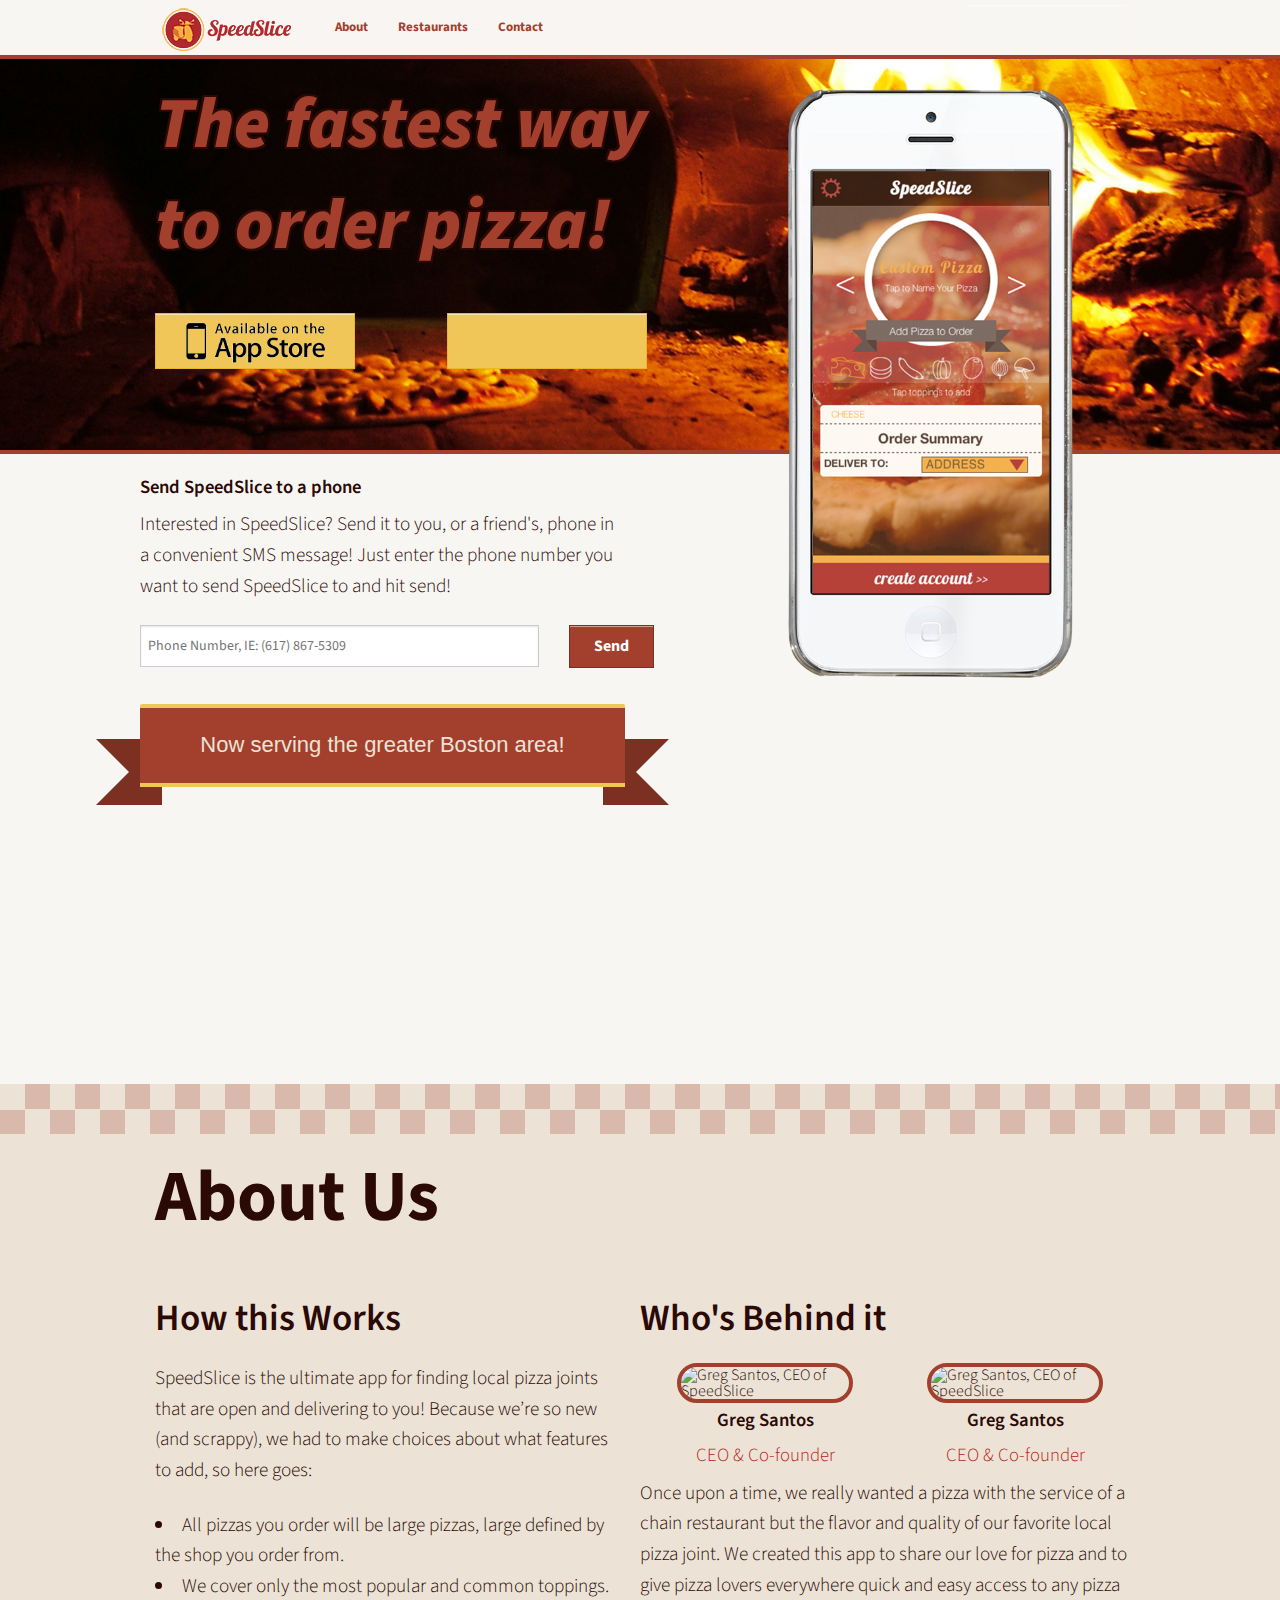
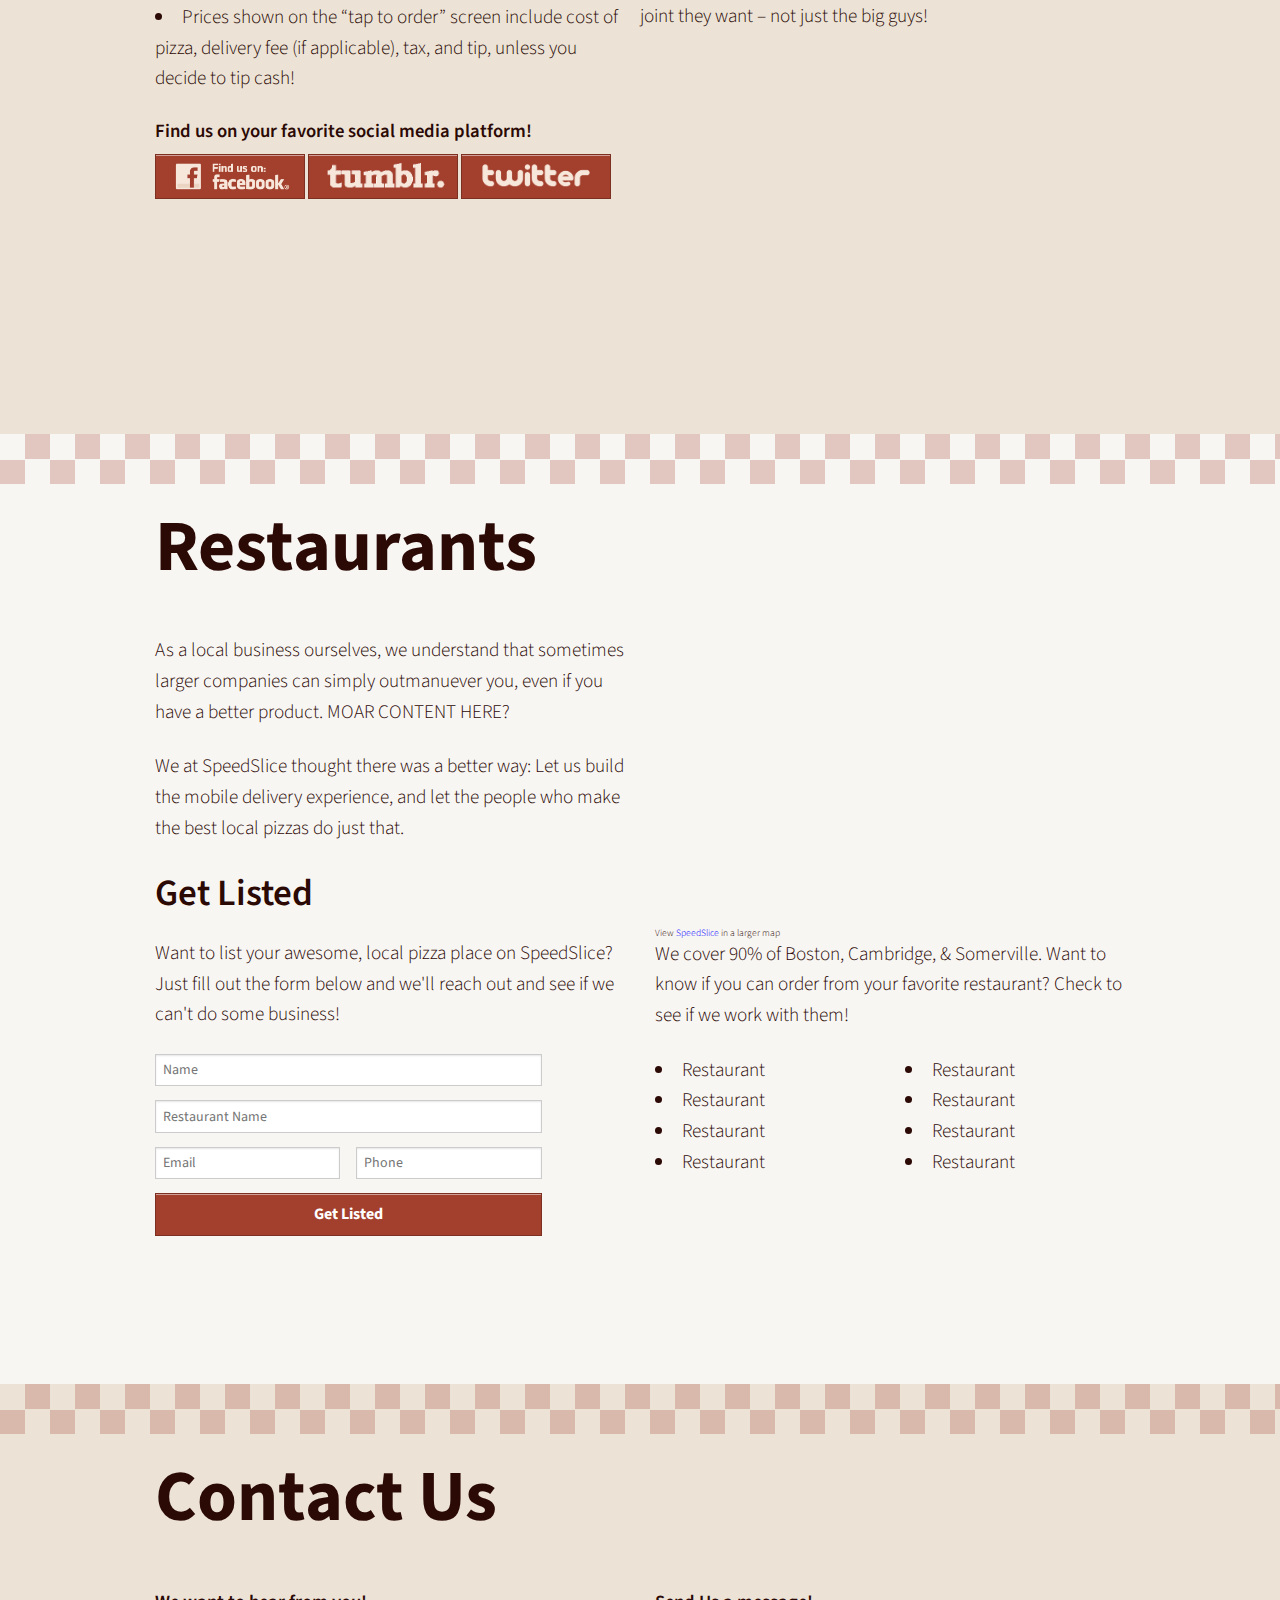
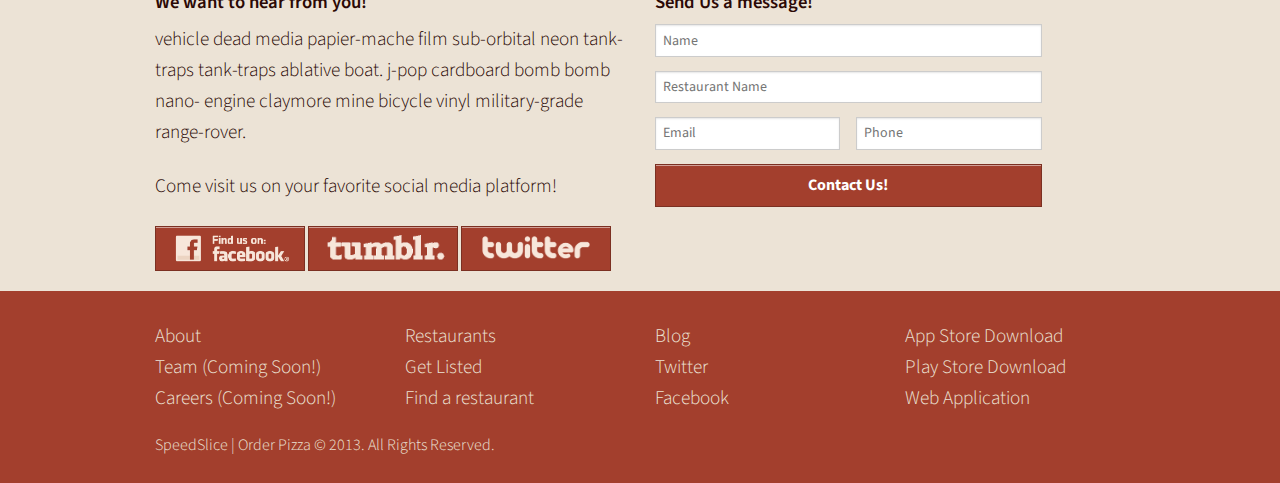
==== commit 03c0b64d: "Changed out logo image, updated contact form, fixed alignment on SMS notifier button/widget" ====
--- a/site.html
+++ b/site.html
@@ -27,7 +27,7 @@
 
 </head>
 <body>
-	<div data-magellan-expedition class="contain-to-grid fixed nav">
+	<div data-magellan-expedition class="contain-to-grid fixed">
 		<nav class="top-bar">
 		  <ul class="title-area">
 		    <!-- Title Area -->
@@ -35,7 +35,6 @@
 		      <h1 class="logo">
 		      	<a href="#home">
 		      		<img class="logo" src="img/speedSliceLogo.png">
-		      		SpeedSlice 
 		      	</a>
 		      </h1>
 		    </li>
@@ -95,7 +94,7 @@
 			          <input type="text" placeholder="Phone Number, IE: (617) 867-5309">
 			        </div>
 			        <div class="small-12 large-2 columns">
-			        	<button class="redButton small">Send</button>
+			        	<button class="redButton">Send</button>
 			        </div>
 			      </div>
 				</form>
@@ -297,6 +296,7 @@
 				<h1 data-magellan-destination="contact">Contact Us</h1>
 				<div class="row">
 					<div class="large-6 columns">
+						<h3>We want to hear from you!</h3>
 						<p>
 							vehicle dead media papier-mache film sub-orbital neon tank-traps tank-traps ablative boat. j-pop cardboard bomb bomb nano- engine claymore mine bicycle vinyl military-grade range-rover. 
 						</p>
@@ -308,6 +308,7 @@
 						<button class="redButton twitterBtn"></button>
 					</div>
 					<div class="small-12 large-6 columns">
+						<h3>Send Us a message!</h3>
 						<form>
 							<div class="row">
 							    <div class="large-10 columns">
@@ -444,10 +445,12 @@
 	  	document.getElementById(navButton).className += " appStoreLight";
 	  	document.getElementById(mHeroButton).className += " appStore";
 	  	document.getElementById(mSubHeroButton).className += " playStore";
-	  } else {
+	  } else if (getBrowser()[0] == "Chrome") {
 	  	document.getElementById(navButton).className += " playStoreLight";
 	  	document.getElementById(mHeroButton).className += " playStore";
 	  	document.getElementById(mSubHeroButton).className += " appStore";
+	  } else {
+
 	  }
   </script>
 </body>
--- a/stylesheets/app.css
+++ b/stylesheets/app.css
@@ -6743,34 +6743,32 @@
 
 /* line 41, ../sass/_global.scss */
 img.logo {
-  max-width: 2.1875em;
-  max-height: 2.1875em;
-  padding-bottom: 0.0625em;
-}
-
-/* line 46, ../sass/_global.scss */
+  margin-bottom: 0.0625em;
+}
+
+/* line 44, ../sass/_global.scss */
 .card {
   min-height: 100vh;
 }
 
-/* line 51, ../sass/_global.scss */
+/* line 49, ../sass/_global.scss */
 h1 {
   font-size: 4.5em;
   font-weight: 700;
 }
 
-/* line 56, ../sass/_global.scss */
+/* line 54, ../sass/_global.scss */
 h1.subheader {
   font-weight: 300;
   font-size: 2em;
 }
 
-/* line 60, ../sass/_global.scss */
+/* line 58, ../sass/_global.scss */
 p {
   color: #2b0905;
 }
 
-/* line 63, ../sass/_global.scss */
+/* line 61, ../sass/_global.scss */
 .redButton {
   border-style: solid;
   border-width: 1px;
@@ -6804,14 +6802,14 @@
   color: white;
 }
 
-/* line 69, ../sass/_global.scss */
+/* line 67, ../sass/_global.scss */
 .redButton:active {
   position: relative;
   top: 1px;
   left: 1px;
 }
 
-/* line 74, ../sass/_global.scss */
+/* line 72, ../sass/_global.scss */
 .beigeButton {
   border-style: solid;
   border-width: 1px;
@@ -6846,7 +6844,7 @@
   color: #333333;
 }
 
-/* line 81, ../sass/_global.scss */
+/* line 79, ../sass/_global.scss */
 .goldButton {
   border-style: solid;
   border-width: 1px;
@@ -6881,33 +6879,33 @@
   color: white;
 }
 
-/* line 88, ../sass/_global.scss */
+/* line 86, ../sass/_global.scss */
 .beigeButton:active {
   position: relative;
   top: 1px;
   left: 1px;
 }
 
-/* line 93, ../sass/_global.scss */
+/* line 91, ../sass/_global.scss */
 #navButton {
   border: none;
   min-width: 10em;
   min-height: 2.8125em;
 }
 
-/* line 98, ../sass/_global.scss */
+/* line 96, ../sass/_global.scss */
 .button#mHeroButton {
   min-height: 6.25em;
   border: none;
 }
 
-/* line 102, ../sass/_global.scss */
+/* line 100, ../sass/_global.scss */
 .button#mSubHeroButton {
   min-height: 3.125em;
   border: none;
 }
 
-/* line 107, ../sass/_global.scss */
+/* line 105, ../sass/_global.scss */
 .playStore {
   background: #efc657 url(../img/playStoreButtonLight.png) no-repeat;
   background-position: center center;
@@ -6915,12 +6913,12 @@
   min-height: 2.8125em;
 }
 
-/* line 115, ../sass/_global.scss */
+/* line 113, ../sass/_global.scss */
 .goldButton.playStore {
   min-width: 10em;
 }
 
-/* line 116, ../sass/_global.scss */
+/* line 114, ../sass/_global.scss */
 .appStore {
   background: #efc657 url(../img/appStoreButtonLight.png) no-repeat;
   background-position: center center;
@@ -6928,12 +6926,12 @@
   min-height: 2.8125em;
 }
 
-/* line 124, ../sass/_global.scss */
+/* line 122, ../sass/_global.scss */
 .goldButton.appStore {
   min-width: 10em;
 }
 
-/* line 125, ../sass/_global.scss */
+/* line 123, ../sass/_global.scss */
 .appStoreLight {
   background: #f8f6f3 url(../img/appStoreButtonLight.png) no-repeat;
   background-position: center center;
@@ -6941,7 +6939,7 @@
   min-height: 2.8125em;
 }
 
-/* line 134, ../sass/_global.scss */
+/* line 132, ../sass/_global.scss */
 .playStoreLight {
   background: #f8f6f3 url(../img/playStoreButtonLight.png) no-repeat;
   background-position: center center;
@@ -6949,7 +6947,7 @@
   min-height: 2.8125em;
 }
 
-/* line 144, ../sass/_global.scss */
+/* line 142, ../sass/_global.scss */
 .tumblrBtn {
   background: #a33f2d url(../img/tumblr.png) no-repeat;
   background-position: center center;
@@ -6958,7 +6956,7 @@
   min-width: 9.375em;
 }
 
-/* line 153, ../sass/_global.scss */
+/* line 151, ../sass/_global.scss */
 .fbBtn {
   background: #a33f2d url(../img/fb.png) no-repeat;
   background-position: center center;
@@ -6967,7 +6965,7 @@
   min-width: 9.375em;
 }
 
-/* line 162, ../sass/_global.scss */
+/* line 160, ../sass/_global.scss */
 .twitterBtn {
   background: #a33f2d url(../img/twitter.png) no-repeat;
   background-position: center center;
@@ -6976,7 +6974,7 @@
   min-width: 9.375em;
 }
 
-/* line 173, ../sass/_global.scss */
+/* line 171, ../sass/_global.scss */
 .footer {
   min-width: 100vw;
   background: #a33f2d;
@@ -6984,37 +6982,37 @@
   padding: 1.875em 0;
 }
 
-/* line 179, ../sass/_global.scss */
+/* line 177, ../sass/_global.scss */
 .footer ul {
   list-style: none;
 }
 
-/* line 182, ../sass/_global.scss */
+/* line 180, ../sass/_global.scss */
 .footer ul a {
   color: #ece3d6;
 }
 
-/* line 183, ../sass/_global.scss */
+/* line 181, ../sass/_global.scss */
 .footer ul a:hover {
   color: #efc657;
 }
 
-/* line 184, ../sass/_global.scss */
+/* line 182, ../sass/_global.scss */
 .footer ul a:visited {
   color: #ece3d6;
 }
 
-/* line 185, ../sass/_global.scss */
+/* line 183, ../sass/_global.scss */
 a.disabled {
   color: #2b0905;
 }
 
-/* line 189, ../sass/_global.scss */
+/* line 187, ../sass/_global.scss */
 .top-bar {
   margin-bottom: 0;
 }
 
-/* line 192, ../sass/_global.scss */
+/* line 190, ../sass/_global.scss */
 .top-bar a {
   transition: all 0.12s ease-out 0s;
   transition-property: all;
@@ -7023,12 +7021,12 @@
   transition-delay: 0s;
 }
 
-/* line 199, ../sass/_global.scss */
-.contain-to-grid.nav {
+/* line 197, ../sass/_global.scss */
+div.contain-to-grid {
   border-bottom: 4px solid #a33f2d;
 }
 
-/* line 202, ../sass/_global.scss */
+/* line 200, ../sass/_global.scss */
 [data-magellan-expedition] {
   background: #f8f6f3;
   padding: 0.3125em;
@@ -7145,8 +7143,8 @@
 }
 
 /* line 89, ../sass/_home.scss */
-.heroText button {
-  margin-top: 1em;
+.heroText input {
+  min-height: 2.9375em;
 }
 
 /* line 93, ../sass/_home.scss */
